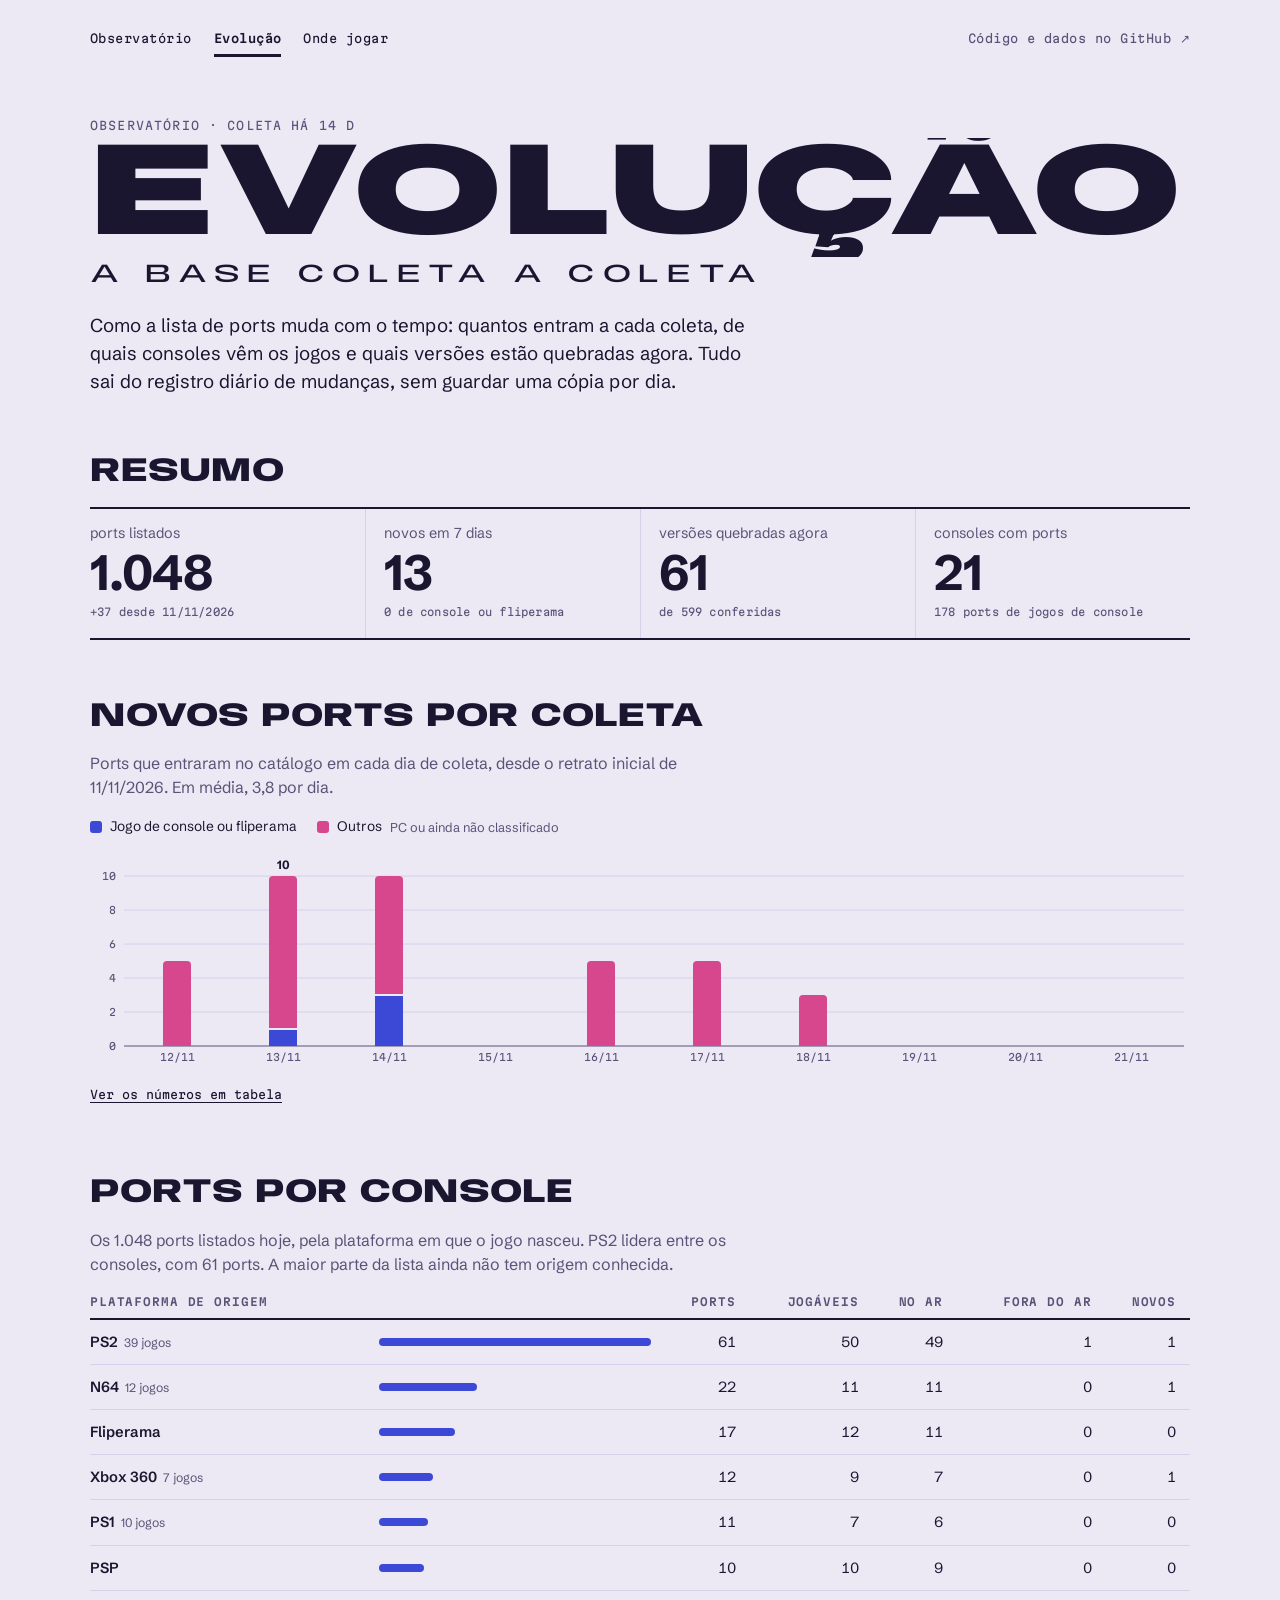
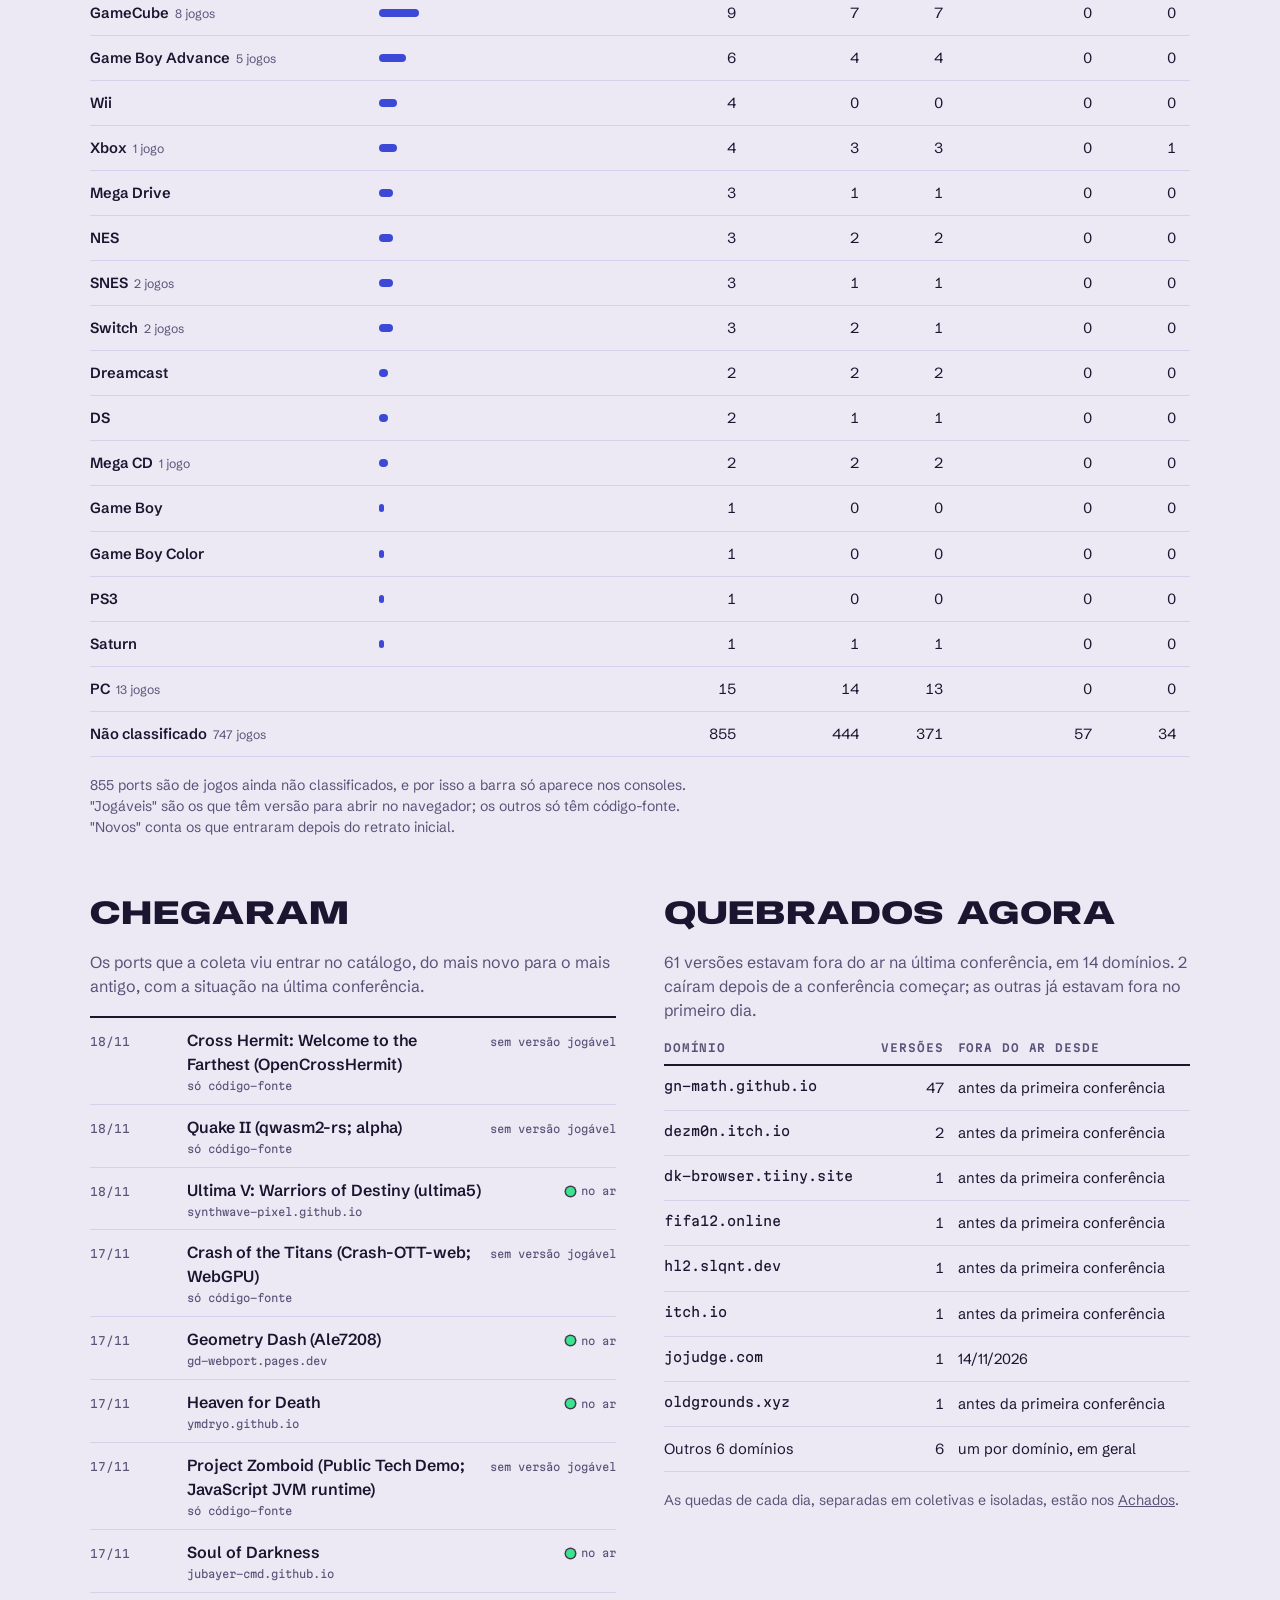
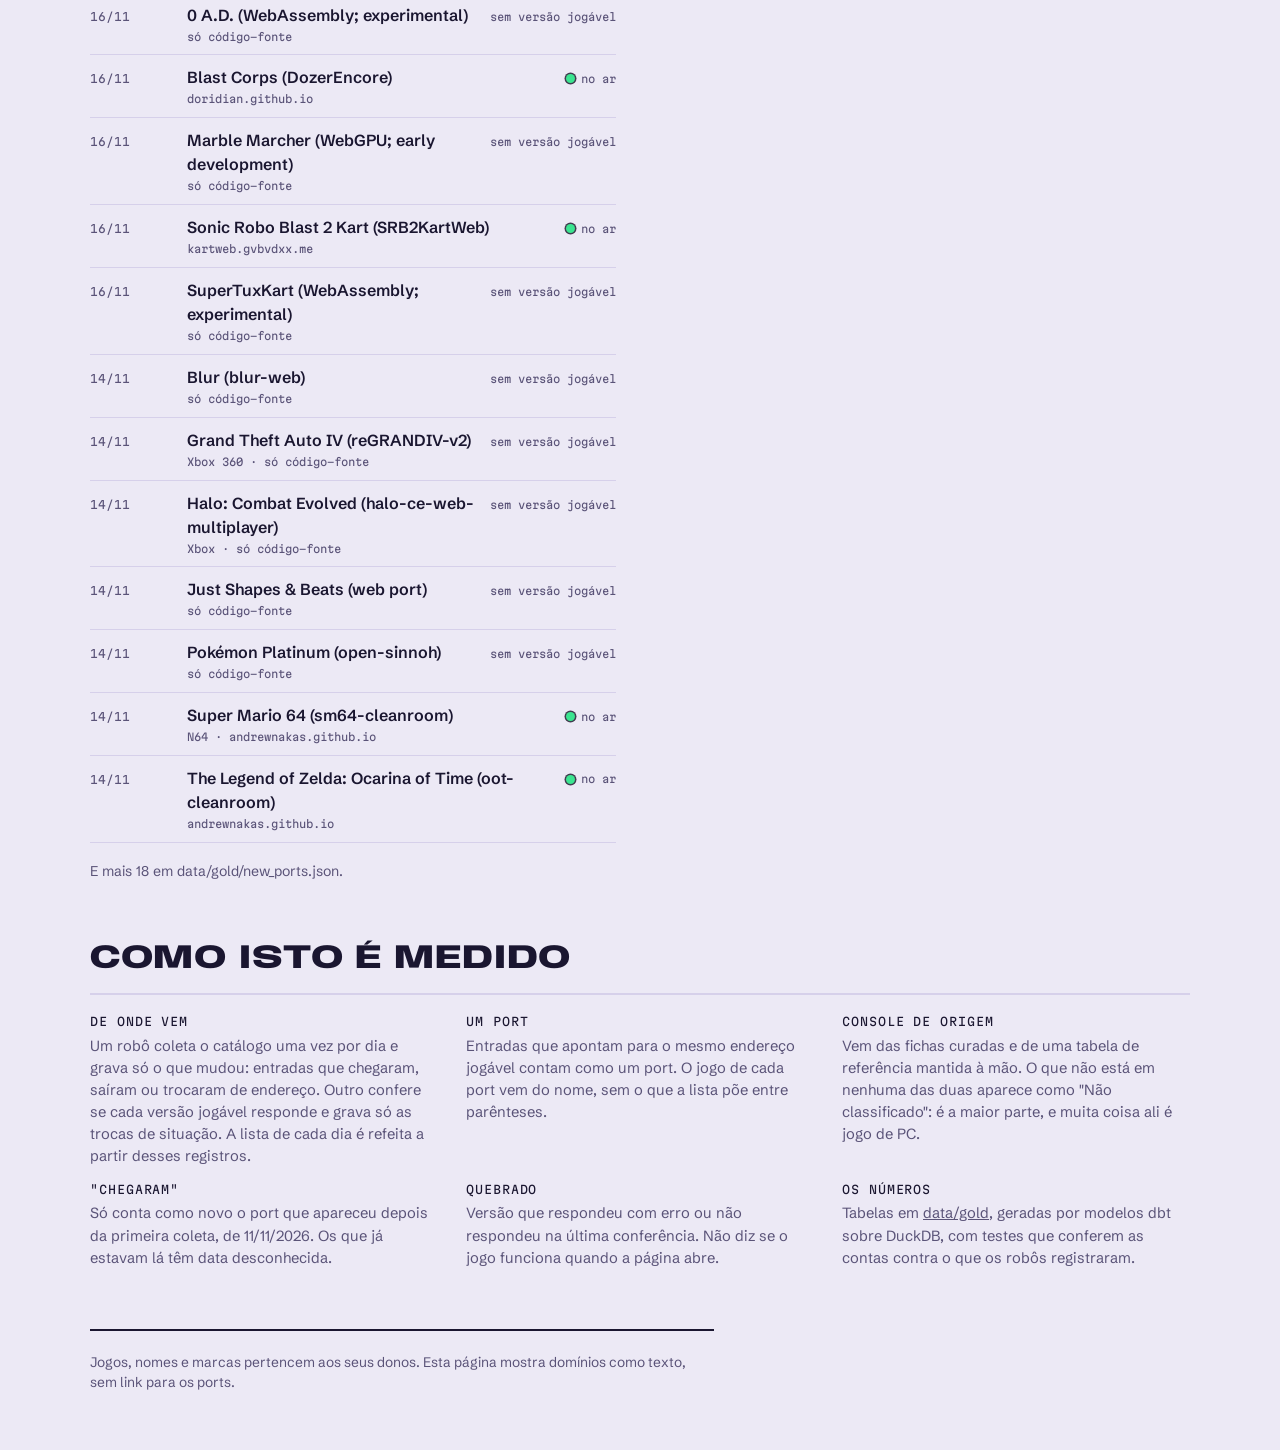
==== docs/evolucao/index.html @ 86c1a7c9 "Coleta de catálogos de 2026-11-21 12:59 UTC: ultimate-catalog 1067 entradas (+17 −1 ~2); bottleship-" ====
<!DOCTYPE html>
<html lang="pt-BR">
<head>
<meta charset="utf-8">
<meta name="viewport" content="width=device-width, initial-scale=1">
<title>Evolução · LOKGAM</title>
<meta name="description" content="Como a base de ports de jogos no navegador muda, coleta a coleta: quantos entram, de quais consoles, e quais estão quebrados agora.">
<link rel="preconnect" href="https://fonts.googleapis.com">
<link rel="preconnect" href="https://fonts.gstatic.com" crossorigin>
<link href="https://fonts.googleapis.com/css2?family=Anybody:wdth,wght@50..150,100..900&amp;display=swap" rel="stylesheet">
<link href="https://fonts.googleapis.com/css2?family=Schibsted+Grotesk:wght@400;500;700&amp;display=swap" rel="stylesheet">
<link href="https://fonts.googleapis.com/css2?family=Martian+Mono:wght@400;600&amp;display=swap" rel="stylesheet">
<style>
:root{
  /* Parede de locadora: balcão compacto no topo, um mosaico só de capas geradas, e a ficha abre como cartão de locação.
     O observatório usa o mesmo balcão e troca a parede por medidas: situação agora, faixas de conferência e um gráfico por mês. */
  --wall:#ECE9F5;
  --wall-2:#D6D0EA;
  --ink:#1A1630;
  --ink-2:#5A5378;
  --paper:#FFFDF6;
  --paper-2:#F4EFDE;
  --paper-ink:#1A1630;
  --paper-ink-2:#5F5873;
  --paper-line:#D8D1BD;
  --accent:#FFD21F;
  --accent-ink:#1A1630;
  --plastico:#A7A2BD;
  --plastico-ink:#221D3D;
  /* Estado de um link: nunca usado para outra coisa */
  --ok:#157A4B;
  --warn:#9A5800;
  --bad:#BF2F1E;
  --idle:#6A6485;
  /* Séries de gráfico, validadas contra a parede clara e a escura */
  --serie-1:#3C49D6;
  --serie-2:#D6478E;
  --font-display:"Anybody","Arial Narrow","Helvetica Neue",Impact,sans-serif;
  --font-body:"Schibsted Grotesk","Segoe UI",system-ui,-apple-system,sans-serif;
  --font-mono:"Martian Mono",ui-monospace,"Cascadia Mono","SF Mono",Menlo,Consolas,monospace;
}
@media (prefers-color-scheme: dark){
  :root:not([data-theme="light"]){
    color-scheme:dark;
    --wall:#15122B;
    --wall-2:#2B2654;
    --ink:#F1EEFF;
    --ink-2:#ABA5CC;
    --paper:#231F42;
    --paper-2:#2D2853;
    --paper-ink:#F1EEFF;
    --paper-ink-2:#B3ADD2;
    --paper-line:#433D73;
    --accent:#FFD21F;
    --accent-ink:#1A1630;
    --plastico:#6B6690;
    --plastico-ink:#100D22;
    --ok:#57DDA0;
    --warn:#FFBB55;
    --bad:#FF8572;
    --idle:#9D97BD;
    --serie-1:#6E7BF2;
    --serie-2:#D55181;
  }
}
:root[data-theme="dark"]{
  color-scheme:dark;
  --wall:#15122B;
  --wall-2:#2B2654;
  --ink:#F1EEFF;
  --ink-2:#ABA5CC;
  --paper:#231F42;
  --paper-2:#2D2853;
  --paper-ink:#F1EEFF;
  --paper-ink-2:#B3ADD2;
  --paper-line:#433D73;
  --accent:#FFD21F;
  --accent-ink:#1A1630;
  --plastico:#6B6690;
  --plastico-ink:#100D22;
  --ok:#57DDA0;
  --warn:#FFBB55;
  --bad:#FF8572;
  --idle:#9D97BD;
  --serie-1:#6E7BF2;
  --serie-2:#D55181;
}

*,*::before,*::after{box-sizing:border-box}
html{-webkit-text-size-adjust:100%;scroll-behavior:smooth}
body{margin:0;background:var(--wall);color:var(--ink);font-family:var(--font-body);font-size:1rem;line-height:1.5}
[hidden]{display:none !important}
.sr{position:absolute;width:1px;height:1px;margin:-1px;padding:0;overflow:hidden;clip:rect(0 0 0 0);white-space:nowrap;border:0}
a{color:inherit}
:focus-visible{outline:3px solid var(--accent);outline-offset:3px;box-shadow:0 0 0 6px var(--ink)}

.pagina{max-width:1180px;margin:0 auto;padding:clamp(14px,2.4vw,24px) clamp(16px,4vw,40px) 56px;display:flex;flex-direction:column;gap:clamp(30px,5vw,60px)}

/* Trilho de navegação */
.trilho{display:flex;flex-wrap:wrap;align-items:center;gap:6px 22px;font-family:var(--font-mono);font-size:.74rem;letter-spacing:.04em}
.trilho a{padding:.5em 0;text-decoration:none;border-bottom:3px solid transparent}
.trilho a:hover{border-bottom-color:var(--ink-2)}
.trilho a[aria-current="page"]{font-weight:600;border-bottom-color:var(--ink)}
.trilho__fora{margin-left:auto;color:var(--ink-2)}

/* Balcão */
.balcao{display:grid;gap:16px;container-type:inline-size}
.marca{display:grid;gap:4px}
.marca__sobre{margin:0;font-family:var(--font-mono);font-size:.72rem;letter-spacing:.1em;text-transform:uppercase;color:var(--ink-2)}
.marca__nome{margin:0;font-family:var(--font-display);font-stretch:150%;font-weight:900;font-size:clamp(2rem,10.4cqi,9rem);line-height:.8;letter-spacing:-.015em;text-transform:uppercase;white-space:nowrap;overflow:hidden;padding-block:.05em}
.marca__sub{margin:0;font-family:var(--font-display);font-stretch:150%;font-weight:500;font-size:clamp(.82rem,2.4cqi,1.6rem);line-height:1.1;letter-spacing:.3em;text-transform:uppercase}
.tese{margin:6px 0 0;max-width:60ch;font-size:clamp(1.02rem,1.7cqi,1.22rem);text-wrap:pretty}
.placar{display:flex;flex-wrap:wrap;gap:6px 22px;margin:0;padding:0;list-style:none;font-family:var(--font-mono);font-size:.74rem;color:var(--ink-2)}
.placar b{color:var(--ink);font-weight:600;font-variant-numeric:tabular-nums}
.placar a{text-underline-offset:3px}

/* Selos: os adesivos de classificação */
.selo{display:inline-flex;align-items:center;gap:.5em;font-family:var(--font-mono);font-weight:600;font-size:.66rem;line-height:1;letter-spacing:.05em;text-transform:uppercase;white-space:nowrap;padding:.55em .8em;border-radius:999px;border:2px solid transparent;background:var(--selo-bg);color:var(--selo-fg)}
.selo--official{--selo-bg:#8DB8FF;--selo-fg:#0A1B4D}
.selo--free{--selo-bg:#5FE3A4;--selo-fg:#06301C}
.selo--demo{--selo-bg:#FFB74A;--selo-fg:#3D2000}
.selo--byo_files{--selo-bg:#FF93CC;--selo-fg:#4D0A2E}

/* Luz de status da capa */
.led{flex:none;display:inline-block;width:.85em;height:.85em;border-radius:50%;box-shadow:0 0 0 1.5px rgba(8,5,25,.75)}
.led--online{background:#3BE590}
.led--unstable{background:#FFB020}
.led--offline{background:#FF4D3D}
.led--unverified{background:transparent;box-shadow:inset 0 0 0 1.5px currentColor}

/* Faixa de conferências: cada barrinha é uma conferência, e a altura repete o que a cor diz */
.faixa{display:flex;align-items:flex-end;justify-content:flex-end;gap:2px;height:18px;min-width:0;overflow:hidden}
.pulso{flex:none;display:inline-block;width:6px;height:18px;border-radius:2px;background:currentColor}
.pulso--online{color:var(--ok)}
.pulso--unstable{color:var(--warn);height:11px}
.pulso--offline{color:var(--bad);height:5px}
.pulso--unverified{color:var(--idle);background:transparent;box-shadow:inset 0 0 0 1.5px currentColor}
.pulso--vazio{height:2px;color:var(--wall-2)}
.legenda-pulso{display:flex;flex-wrap:wrap;gap:6px 18px;margin:0;padding:0;list-style:none;font-family:var(--font-mono);font-size:.7rem;color:var(--ink-2)}
.legenda-pulso li{display:inline-flex;align-items:flex-end;gap:7px;line-height:1.2}

/* Seções */
.secao{display:grid;gap:18px}
.secao__titulo{margin:0;font-family:var(--font-display);font-stretch:130%;font-weight:800;font-size:clamp(1.35rem,3vw,2.1rem);line-height:1;text-transform:uppercase;text-wrap:balance}
.secao__lide{margin:0;max-width:64ch;color:var(--ink-2)}
.notas{display:grid;grid-template-columns:repeat(auto-fit,minmax(260px,1fr));gap:14px 28px;margin:0;padding:18px 0 0;border-top:2px solid var(--wall-2)}
.notas div{display:grid;gap:4px;align-content:start}
.notas dt{font-family:var(--font-mono);font-size:.72rem;letter-spacing:.08em;text-transform:uppercase}
.notas dd{margin:0;font-size:.92rem;color:var(--ink-2)}
.rodape{display:grid;gap:6px;padding-top:22px;border-top:2px solid var(--ink);font-size:.86rem;color:var(--ink-2);max-width:78ch}
.rodape p{margin:0}

@media (prefers-reduced-motion: reduce){
  html{scroll-behavior:auto}
}

/* Peças de dados que mais de uma página usa: números grandes, gráfico de colunas e tabelas */
.nota{margin:0;max-width:70ch;font-size:.88rem;color:var(--ink-2)}
.agora{display:grid;grid-template-columns:repeat(4,minmax(0,1fr));gap:0;margin:0;padding:0;list-style:none;border-top:2px solid var(--ink);border-bottom:2px solid var(--ink)}
.agora li{display:grid;gap:6px;padding:16px 18px 18px 0}
.agora li + li{padding-left:18px;border-left:1px solid var(--wall-2)}
.agora__rotulo{display:flex;align-items:flex-end;gap:8px;font-size:.9rem;color:var(--ink-2);line-height:1.2}
.agora__valor{font-size:clamp(2rem,5vw,3.1rem);font-weight:700;line-height:1;letter-spacing:-.02em}
.figura{margin:0;display:grid;gap:14px}
.figura__topo{display:flex;flex-wrap:wrap;align-items:center;justify-content:space-between;gap:10px 24px}
.legenda{display:flex;flex-wrap:wrap;gap:6px 20px;margin:0;padding:0;list-style:none;font-size:.86rem}
.legenda li{display:inline-flex;align-items:center;gap:8px}
.legenda small{color:var(--ink-2);font-size:.8rem}
.amostra{flex:none;width:12px;height:12px;border-radius:3px}
.amostra--1{background:var(--serie-1)}
.amostra--2{background:var(--serie-2)}
.plot{position:relative}
.plot svg{display:block;width:100%;height:auto;overflow:visible}
.plot .grade{stroke:var(--wall-2);stroke-width:1}
.plot .eixo{stroke:var(--ink-2);stroke-width:1}
.plot text{font-family:var(--font-mono);font-size:10px;fill:var(--ink-2)}
.plot .rotulo-valor{font-family:var(--font-body);font-size:12px;font-weight:700;fill:var(--ink)}
.plot .seg-1{fill:var(--serie-1)}
.plot .seg-2{fill:var(--serie-2)}
.plot .faixa-alvo{fill:var(--ink);opacity:0}
.plot .coluna{cursor:default;outline:none}
.plot .coluna:hover .faixa-alvo,.plot .coluna:focus-visible .faixa-alvo{opacity:.07}
.plot .coluna:hover .seg-1,.plot .coluna:hover .seg-2,.plot .coluna:focus-visible .seg-1,.plot .coluna:focus-visible .seg-2{filter:brightness(1.14)}
.plot .coluna:focus-visible .faixa-alvo{stroke:var(--ink);stroke-width:2;opacity:.1}
.dica{position:absolute;z-index:3;pointer-events:none;min-width:11rem;padding:10px 12px;border-radius:6px;background:var(--ink);color:var(--wall);font-size:.82rem;line-height:1.35;box-shadow:0 8px 20px rgba(8,5,25,.3)}
.dica__valor{font-size:1rem;font-weight:700}
.dica__rotulo{font-family:var(--font-mono);font-size:.66rem;letter-spacing:.06em;text-transform:uppercase;opacity:.75;padding-bottom:6px}
.dica__linha{display:flex;align-items:center;gap:8px}
.dica__linha b{font-variant-numeric:tabular-nums}
.chave{flex:none;width:12px;height:3px;border-radius:2px}
.chave--1{background:var(--serie-1)}
.chave--2{background:var(--serie-2)}
.alternar{justify-self:start;font:inherit;font-family:var(--font-mono);font-size:.72rem;color:var(--ink);background:none;border:0;padding:.4em 0;text-decoration:underline;text-underline-offset:3px;cursor:pointer}
.tabela-rolagem{overflow-x:auto}
.tabela{width:100%;border-collapse:collapse;font-size:.92rem}
.tabela th{text-align:left;font-family:var(--font-mono);font-size:.68rem;font-weight:600;letter-spacing:.08em;text-transform:uppercase;color:var(--ink-2);padding:0 14px 8px 0;border-bottom:2px solid var(--ink);vertical-align:bottom}
.tabela td{vertical-align:top;padding:11px 14px 11px 0;border-bottom:1px solid var(--wall-2)}
.tabela .num{text-align:right;font-variant-numeric:tabular-nums;white-space:nowrap}
.tabela th.num{text-align:right;white-space:normal}
.tabela small{display:block;font-weight:400;color:var(--ink-2)}
.tabela--estreita{max-width:34rem}
.figura__titulo{margin:0;font-family:var(--font-mono);font-size:.72rem;font-weight:600;letter-spacing:.08em;text-transform:uppercase}
.tabela__legenda{caption-side:top;text-align:left;padding-bottom:10px;font-family:var(--font-mono);font-size:.72rem;font-weight:600;letter-spacing:.08em;text-transform:uppercase;color:var(--ink)}
.agora__valor a{text-decoration:none}
.agora__valor a:hover{text-decoration:underline;text-underline-offset:6px;text-decoration-thickness:3px}
.agora__detalhe{font-family:var(--font-mono);font-size:.66rem;letter-spacing:.02em;color:var(--ink-2)}
.tabela td.dominio{font-family:var(--font-mono);font-size:.82rem;overflow-wrap:anywhere}
.barra{display:block;height:8px;min-width:2px;border-radius:4px;background:var(--serie-1)}
.celula-barra{width:26%;vertical-align:middle !important}
.duas{display:grid;grid-template-columns:repeat(auto-fit,minmax(min(100%,420px),1fr));gap:clamp(30px,5vw,60px) 48px;align-items:start}
.duas > *{min-width:0}
@media (max-width:760px){
  .celula-barra,.coluna-barra{display:none}
  .agora{grid-template-columns:repeat(2,minmax(0,1fr))}
  .agora li:nth-child(3){padding-left:0;border-left:0}
  .agora li:nth-child(n+3){border-top:1px solid var(--wall-2)}
}

.lista-novos{margin:0;padding:0;list-style:none;border-top:2px solid var(--ink)}
.lista-novos li{display:grid;grid-template-columns:5.2rem minmax(0,1fr) auto;gap:2px 14px;align-items:baseline;padding:10px 0;border-bottom:1px solid var(--wall-2)}
.lista-novos time{font-family:var(--font-mono);font-size:.7rem;color:var(--ink-2)}
.lista-novos b{font-weight:600;overflow-wrap:anywhere}
.lista-novos small{grid-column:2;font-family:var(--font-mono);font-size:.66rem;color:var(--ink-2);overflow-wrap:anywhere}
.lista-novos .situacao{grid-row:1/span 2;grid-column:3;display:inline-flex;align-items:center;gap:6px;font-family:var(--font-mono);font-size:.66rem;color:var(--ink-2);white-space:nowrap}
.tabela td.plataforma{font-weight:600;white-space:nowrap}
.tabela td.plataforma small{display:inline;margin-left:6px;font-weight:400}
.figura{margin-bottom:8px}
@media (max-width:560px){.lista-novos li{grid-template-columns:minmax(0,1fr) auto}.lista-novos time{grid-column:1}.lista-novos small{grid-column:1}.lista-novos .situacao{grid-row:1/span 3;grid-column:2}}
</style>
</head>
<body>
<div class="pagina">
  <nav class="trilho" aria-label="Páginas do site">
    <a href="../">Observatório</a>
    <a href="./" aria-current="page">Evolução</a>
    <a href="../vitrine/">Onde jogar</a>
    <a class="trilho__fora" id="link-repo" href="https://github.com/GabrielKSG7/LOKGAM" rel="noopener noreferrer">Código e dados no GitHub <span aria-hidden="true">↗</span></a>
  </nav>

  <header class="balcao">
    <div class="marca">
      <p class="marca__sobre">Observatório · <span id="atualizado"></span></p>
      <h1 class="marca__nome" id="marca-nome"><span>Evolução</span></h1>
      <p class="marca__sub">a base coleta a coleta</p>
    </div>
    <p class="tese">Como a lista de ports muda com o tempo: quantos entram a cada coleta, de quais consoles vêm os jogos e quais versões estão quebradas agora. Tudo sai do registro diário de mudanças, sem guardar uma cópia por dia.</p>
  </header>

  <section class="secao" id="resumo" aria-labelledby="resumo-titulo">
    <h2 class="secao__titulo" id="resumo-titulo">Resumo</h2>
    <ul class="agora" id="resumo-numeros"></ul>
  </section>

  <section class="secao" id="novos-por-dia" aria-labelledby="novos-dia-titulo">
    <h2 class="secao__titulo" id="novos-dia-titulo">Novos ports por coleta</h2>
    <p class="secao__lide" id="novos-dia-lide"></p>
    <figure class="figura">
      <div class="figura__topo">
        <ul class="legenda">
          <li><i class="amostra amostra--1"></i>Jogo de console ou fliperama</li>
          <li><i class="amostra amostra--2"></i>Outros <small>PC ou ainda não classificado</small></li>
        </ul>
      </div>
      <div class="plot" id="plot-novos"></div>
      <button class="alternar" id="alternar-novos" type="button" aria-expanded="false" aria-controls="tabela-novos">Ver os números em tabela</button>
      <div class="tabela-rolagem" id="tabela-novos" hidden>
        <table class="tabela tabela--estreita">
          <thead><tr><th scope="col">Dia</th><th scope="col" class="num">Entraram</th><th scope="col" class="num">De console</th><th scope="col" class="num">Saíram</th><th scope="col" class="num">Listados</th><th scope="col" class="num">Fora do ar</th></tr></thead>
          <tbody id="tabela-novos-corpo"></tbody>
        </table>
      </div>
    </figure>
  </section>

  <section class="secao" id="por-console" aria-labelledby="console-titulo">
    <h2 class="secao__titulo" id="console-titulo">Ports por console</h2>
    <p class="secao__lide" id="console-lide"></p>
    <div class="tabela-rolagem">
      <table class="tabela">
        <thead><tr><th scope="col">Plataforma de origem</th><th scope="col" class="coluna-barra"><span class="sr">Ports em barra</span></th><th scope="col" class="num">Ports</th><th scope="col" class="num">Jogáveis</th><th scope="col" class="num">No ar</th><th scope="col" class="num">Fora do ar</th><th scope="col" class="num">Novos</th></tr></thead>
        <tbody id="console-corpo"></tbody>
      </table>
    </div>
    <p class="nota" id="console-nota"></p>
  </section>

  <div class="duas">
    <section class="secao" id="novos" aria-labelledby="novos-titulo">
      <h2 class="secao__titulo" id="novos-titulo">Chegaram</h2>
      <p class="secao__lide">Os ports que a coleta viu entrar no catálogo, do mais novo para o mais antigo, com a situação na última conferência.</p>
      <ol class="lista-novos" id="novos-lista"></ol>
    </section>

    <section class="secao" id="quebrados" aria-labelledby="quebrados-titulo">
      <h2 class="secao__titulo" id="quebrados-titulo">Quebrados agora</h2>
      <p class="secao__lide" id="quebrados-lide"></p>
      <div class="tabela-rolagem">
        <table class="tabela">
          <thead><tr><th scope="col">Domínio</th><th scope="col" class="num">Versões</th><th scope="col">Fora do ar desde</th></tr></thead>
          <tbody id="quebrados-corpo"></tbody>
        </table>
      </div>
      <p class="nota">As quedas de cada dia, separadas em coletivas e isoladas, estão nos <a href="../#achados">Achados</a>.</p>
    </section>
  </div>

  <section class="secao" id="metodo" aria-labelledby="metodo-titulo">
    <h2 class="secao__titulo" id="metodo-titulo">Como isto é medido</h2>
    <dl class="notas">
      <div><dt>De onde vem</dt><dd>Um robô coleta o catálogo uma vez por dia e grava só o que mudou: entradas que chegaram, saíram ou trocaram de endereço. Outro confere se cada versão jogável responde e grava só as trocas de situação. A lista de cada dia é refeita a partir desses registros.</dd></div>
      <div><dt>Um port</dt><dd>Entradas que apontam para o mesmo endereço jogável contam como um port. O jogo de cada port vem do nome, sem o que a lista põe entre parênteses.</dd></div>
      <div><dt>Console de origem</dt><dd>Vem das fichas curadas e de uma tabela de referência mantida à mão. O que não está em nenhuma das duas aparece como "Não classificado": é a maior parte, e muita coisa ali é jogo de PC.</dd></div>
      <div><dt>"Chegaram"</dt><dd>Só conta como novo o port que apareceu depois da primeira coleta, de 11/11/2026. Os que já estavam lá têm data desconhecida.</dd></div>
      <div><dt>Quebrado</dt><dd>Versão que respondeu com erro ou não respondeu na última conferência. Não diz se o jogo funciona quando a página abre.</dd></div>
      <div><dt>Os números</dt><dd>Tabelas em <a id="dado-gold" href="#">data/gold</a>, geradas por modelos dbt sobre DuckDB, com testes que conferem as contas contra o que os robôs registraram.</dd></div>
    </dl>
  </section>

  <footer class="rodape">
    <p>Jogos, nomes e marcas pertencem aos seus donos. Esta página mostra domínios como texto, sem link para os ports.</p>
  </footer>
</div>

<script type="application/json" id="dados">{"repo":"https://github.com/GabrielKSG7/LOKGAM","days":[{"added":0,"added_console":0,"checked":null,"console_ports":174,"day":"2026-11-11","offline":null,"ports":1011,"removed":0,"run_at":"2026-11-11T21:20:07Z"},{"added":5,"added_console":0,"checked":571,"console_ports":174,"day":"2026-11-12","offline":59,"ports":1016,"removed":0,"run_at":"2026-11-12T13:14:41Z"},{"added":10,"added_console":1,"checked":577,"console_ports":175,"day":"2026-11-13","offline":88,"ports":1026,"removed":0,"run_at":"2026-11-13T12:36:42Z"},{"added":10,"added_console":3,"checked":579,"console_ports":178,"day":"2026-11-14","offline":89,"ports":1036,"removed":0,"run_at":"2026-11-14T11:44:39Z"},{"added":0,"added_console":0,"checked":579,"console_ports":178,"day":"2026-11-15","offline":89,"ports":1036,"removed":0,"run_at":"2026-11-15T12:14:42Z"},{"added":5,"added_console":0,"checked":582,"console_ports":178,"day":"2026-11-16","offline":60,"ports":1041,"removed":0,"run_at":"2026-11-16T13:07:50Z"},{"added":5,"added_console":0,"checked":585,"console_ports":178,"day":"2026-11-17","offline":60,"ports":1045,"removed":1,"run_at":"2026-11-17T14:08:25Z"},{"added":3,"added_console":0,"checked":586,"console_ports":178,"day":"2026-11-18","offline":60,"ports":1048,"removed":0,"run_at":"2026-11-18T13:25:44Z"},{"added":0,"added_console":0,"checked":586,"console_ports":178,"day":"2026-11-19","offline":60,"ports":1048,"removed":0,"run_at":"2026-11-19T13:53:18Z"},{"added":0,"added_console":0,"checked":586,"console_ports":178,"day":"2026-11-20","offline":60,"ports":1048,"removed":0,"run_at":"2026-11-20T13:35:31Z"},{"added":0,"added_console":0,"checked":599,"console_ports":178,"day":"2026-11-21","offline":61,"ports":1048,"removed":0,"run_at":"2026-11-21T12:59:43Z"}],"platforms":[{"added_since_baseline":0,"games":17,"is_console":true,"offline":0,"online":11,"platform":"Arcade","playable":12,"ports":17,"unstable":0,"unverified":1},{"added_since_baseline":0,"games":2,"is_console":true,"offline":0,"online":1,"platform":"DS","playable":1,"ports":2,"unstable":0,"unverified":0},{"added_since_baseline":0,"games":2,"is_console":true,"offline":0,"online":2,"platform":"Dreamcast","playable":2,"ports":2,"unstable":0,"unverified":0},{"added_since_baseline":0,"games":1,"is_console":true,"offline":0,"online":0,"platform":"Game Boy","playable":0,"ports":1,"unstable":0,"unverified":0},{"added_since_baseline":0,"games":5,"is_console":true,"offline":0,"online":4,"platform":"Game Boy Advance","playable":4,"ports":6,"unstable":0,"unverified":0},{"added_since_baseline":0,"games":1,"is_console":true,"offline":0,"online":0,"platform":"Game Boy Color","playable":0,"ports":1,"unstable":0,"unverified":0},{"added_since_baseline":0,"games":8,"is_console":true,"offline":0,"online":7,"platform":"GameCube","playable":7,"ports":9,"unstable":0,"unverified":0},{"added_since_baseline":0,"games":1,"is_console":true,"offline":0,"online":2,"platform":"Mega CD","playable":2,"ports":2,"unstable":0,"unverified":0},{"added_since_baseline":0,"games":3,"is_console":true,"offline":0,"online":1,"platform":"Mega Drive","playable":1,"ports":3,"unstable":0,"unverified":0},{"added_since_baseline":1,"games":12,"is_console":true,"offline":0,"online":11,"platform":"N64","playable":11,"ports":22,"unstable":0,"unverified":0},{"added_since_baseline":0,"games":3,"is_console":true,"offline":0,"online":2,"platform":"NES","playable":2,"ports":3,"unstable":0,"unverified":0},{"added_since_baseline":34,"games":747,"is_console":false,"offline":57,"online":371,"platform":"Não classificado","playable":444,"ports":855,"unstable":10,"unverified":6},{"added_since_baseline":0,"games":13,"is_console":false,"offline":0,"online":13,"platform":"PC","playable":14,"ports":15,"unstable":0,"unverified":1},{"added_since_baseline":0,"games":10,"is_console":true,"offline":0,"online":6,"platform":"PS1","playable":7,"ports":11,"unstable":0,"unverified":1},{"added_since_baseline":1,"games":39,"is_console":true,"offline":1,"online":49,"platform":"PS2","playable":50,"ports":61,"unstable":0,"unverified":0},{"added_since_baseline":0,"games":1,"is_console":true,"offline":0,"online":0,"platform":"PS3","playable":0,"ports":1,"unstable":0,"unverified":0},{"added_since_baseline":0,"games":10,"is_console":true,"offline":0,"online":9,"platform":"PSP","playable":10,"ports":10,"unstable":1,"unverified":0},{"added_since_baseline":0,"games":2,"is_console":true,"offline":0,"online":1,"platform":"SNES","playable":1,"ports":3,"unstable":0,"unverified":0},{"added_since_baseline":0,"games":1,"is_console":true,"offline":0,"online":1,"platform":"Saturn","playable":1,"ports":1,"unstable":0,"unverified":0},{"added_since_baseline":0,"games":2,"is_console":true,"offline":0,"online":1,"platform":"Switch","playable":2,"ports":3,"unstable":0,"unverified":1},{"added_since_baseline":0,"games":4,"is_console":true,"offline":0,"online":0,"platform":"Wii","playable":0,"ports":4,"unstable":0,"unverified":0},{"added_since_baseline":1,"games":1,"is_console":true,"offline":0,"online":3,"platform":"Xbox","playable":3,"ports":4,"unstable":0,"unverified":0},{"added_since_baseline":1,"games":7,"is_console":true,"offline":0,"online":7,"platform":"Xbox 360","playable":9,"ports":12,"unstable":1,"unverified":1}],"new_ports":[{"first_seen":"2026-11-16T13:07:50Z","game_title":"0 A.D.","is_console":false,"listed":true,"platform":"Não classificado","play_host":null,"port_id":"ultimate-catalog:0-a-d-webassembly-experimental","removed_at":null,"state":null,"title":"0 A.D. (WebAssembly; experimental)"},{"first_seen":"2026-11-16T13:07:50Z","game_title":"Blast Corps","is_console":false,"listed":true,"platform":"Não classificado","play_host":"doridian.github.io","port_id":"ultimate-catalog:blast-corps-dozerencore","removed_at":null,"state":"online","title":"Blast Corps (DozerEncore)"},{"first_seen":"2026-11-14T11:44:39Z","game_title":"Blur","is_console":false,"listed":true,"platform":"Não classificado","play_host":null,"port_id":"ultimate-catalog:blur-blur-web","removed_at":null,"state":null,"title":"Blur (blur-web)"},{"first_seen":"2026-11-13T12:36:42Z","game_title":"Bounce Tales","is_console":false,"listed":true,"platform":"Não classificado","play_host":"prasannaone.github.io","port_id":"ultimate-catalog:bounce-tales","removed_at":null,"state":"online","title":"Bounce Tales"},{"first_seen":"2026-11-17T13:50:26Z","game_title":"Crash of the Titans","is_console":false,"listed":true,"platform":"Não classificado","play_host":null,"port_id":"ultimate-catalog:crash-of-the-titans-crash-ott-web-webgpu","removed_at":null,"state":null,"title":"Crash of the Titans (Crash-OTT-web; WebGPU)"},{"first_seen":"2026-11-18T13:25:44Z","game_title":"Cross Hermit: Welcome to the Farthest","is_console":false,"listed":true,"platform":"Não classificado","play_host":null,"port_id":"ultimate-catalog:cross-hermit-welcome-to-the-farthest-opencrosshermit","removed_at":null,"state":null,"title":"Cross Hermit: Welcome to the Farthest (OpenCrossHermit)"},{"first_seen":"2026-11-17T13:50:26Z","game_title":"Geometry Dash","is_console":false,"listed":true,"platform":"Não classificado","play_host":"gd-webport.pages.dev","port_id":"ultimate-catalog:geometry-dash-ale7208","removed_at":null,"state":"online","title":"Geometry Dash (Ale7208)"},{"first_seen":"2026-11-14T11:44:39Z","game_title":"Grand Theft Auto IV","is_console":true,"listed":true,"platform":"Xbox 360","play_host":null,"port_id":"ultimate-catalog:grand-theft-auto-iv-regrandiv-v2","removed_at":null,"state":null,"title":"Grand Theft Auto IV (reGRANDIV-v2)"},{"first_seen":"2026-11-14T11:44:39Z","game_title":"Halo: Combat Evolved","is_console":true,"listed":true,"platform":"Xbox","play_host":null,"port_id":"ultimate-catalog:halo-combat-evolved-halo-ce-web-multiplayer","removed_at":null,"state":null,"title":"Halo: Combat Evolved (halo-ce-web-multiplayer)"},{"first_seen":"2026-11-17T13:50:26Z","game_title":"Heaven for Death","is_console":false,"listed":true,"platform":"Não classificado","play_host":"ymdryo.github.io","port_id":"ultimate-catalog:heaven-for-death","removed_at":null,"state":"online","title":"Heaven for Death"},{"first_seen":"2026-11-14T11:44:39Z","game_title":"Just Shapes & Beats","is_console":false,"listed":true,"platform":"Não classificado","play_host":null,"port_id":"ultimate-catalog:just-shapes-beats-web-port","removed_at":null,"state":null,"title":"Just Shapes & Beats (web port)"},{"first_seen":"2026-11-12T13:14:41Z","game_title":"Kagetsu Tohya","is_console":false,"listed":true,"platform":"Não classificado","play_host":"kagetsu.pages.dev","port_id":"ultimate-catalog:kagetsu-tohya","removed_at":null,"state":"online","title":"Kagetsu Tohya"},{"first_seen":"2026-11-13T12:36:42Z","game_title":"LEGO Star Wars: The Video Game","is_console":false,"listed":true,"platform":"Não classificado","play_host":"down1oads.github.io","port_id":"ultimate-catalog:lego-star-wars-the-video-game","removed_at":null,"state":"online","title":"LEGO Star Wars: The Video Game"},{"first_seen":"2026-11-12T13:14:41Z","game_title":"Maisy's Playhouse","is_console":false,"listed":true,"platform":"Não classificado","play_host":"games.nostalgiarealm.com","port_id":"ultimate-catalog:maisy-s-playhouse","removed_at":null,"state":"online","title":"Maisy's Playhouse"},{"first_seen":"2026-11-16T13:07:50Z","game_title":"Marble Marcher","is_console":false,"listed":true,"platform":"Não classificado","play_host":null,"port_id":"ultimate-catalog:marble-marcher-webgpu-early-development","removed_at":null,"state":null,"title":"Marble Marcher (WebGPU; early development)"},{"first_seen":"2026-11-13T12:36:42Z","game_title":"Midnight Club 3: DUB Edition","is_console":true,"listed":true,"platform":"PS2","play_host":"dubedition.xyz","port_id":"ultimate-catalog:midnight-club-3-dub-edition-mc3-web-study","removed_at":null,"state":"online","title":"Midnight Club 3: DUB Edition (mc3-web-study)"},{"first_seen":"2026-11-13T12:36:42Z","game_title":"Passage","is_console":false,"listed":true,"platform":"Não classificado","play_host":"judooochp.github.io","port_id":"ultimate-catalog:passage","removed_at":null,"state":"online","title":"Passage"},{"first_seen":"2026-11-12T13:14:41Z","game_title":"Persona 1","is_console":false,"listed":true,"platform":"Não classificado","play_host":null,"port_id":"ultimate-catalog:persona-1","removed_at":null,"state":null,"title":"Persona 1"},{"first_seen":"2026-11-12T13:14:41Z","game_title":"PetWings","is_console":false,"listed":true,"platform":"Não classificado","play_host":null,"port_id":"ultimate-catalog:petwings","removed_at":null,"state":null,"title":"PetWings"},{"first_seen":"2026-11-13T12:36:42Z","game_title":"Please, Don't Touch Anything 3D","is_console":false,"listed":true,"platform":"Não classificado","play_host":null,"port_id":"ultimate-catalog:please-don-t-touch-anything-3d","removed_at":null,"state":null,"title":"Please, Don't Touch Anything 3D"},{"first_seen":"2026-11-14T11:44:39Z","game_title":"Pokémon Platinum","is_console":false,"listed":true,"platform":"Não classificado","play_host":null,"port_id":"ultimate-catalog:pokemon-platinum-open-sinnoh","removed_at":null,"state":null,"title":"Pokémon Platinum (open-sinnoh)"},{"first_seen":"2026-11-17T13:50:26Z","game_title":"Project Zomboid","is_console":false,"listed":true,"platform":"Não classificado","play_host":null,"port_id":"ultimate-catalog:project-zomboid-public-tech-demo-javascript-jvm-runtime","removed_at":null,"state":null,"title":"Project Zomboid (Public Tech Demo; JavaScript JVM runtime)"},{"first_seen":"2026-11-18T13:25:44Z","game_title":"Quake 2","is_console":false,"listed":true,"platform":"Não classificado","play_host":null,"port_id":"ultimate-catalog:quake-ii-qwasm2-rs-alpha","removed_at":null,"state":null,"title":"Quake II (qwasm2-rs; alpha)"},{"first_seen":"2026-11-13T12:36:42Z","game_title":"Rust Legacy","is_console":false,"listed":true,"platform":"Não classificado","play_host":null,"port_id":"ultimate-catalog:rust-legacy","removed_at":null,"state":null,"title":"Rust Legacy"},{"first_seen":"2026-11-13T12:36:42Z","game_title":"Slingshot","is_console":false,"listed":true,"platform":"Não classificado","play_host":"phoenox.github.io","port_id":"ultimate-catalog:slingshot","removed_at":null,"state":"online","title":"Slingshot"},{"first_seen":"2026-11-12T13:14:41Z","game_title":"Sobosuba","is_console":false,"listed":true,"platform":"Não classificado","play_host":"kn0tzer.work.gd","port_id":"ultimate-catalog:sobosuba","removed_at":null,"state":"online","title":"Sobosuba"},{"first_seen":"2026-11-16T13:07:50Z","game_title":"Sonic Robo Blast 2 Kart","is_console":false,"listed":true,"platform":"Não classificado","play_host":"kartweb.gvbvdxx.me","port_id":"ultimate-catalog:sonic-robo-blast-2-kart-srb2kartweb","removed_at":null,"state":"online","title":"Sonic Robo Blast 2 Kart (SRB2KartWeb)"},{"first_seen":"2026-11-17T13:50:26Z","game_title":"Soul of Darkness","is_console":false,"listed":true,"platform":"Não classificado","play_host":"jubayer-cmd.github.io","port_id":"ultimate-catalog:soul-of-darkness","removed_at":null,"state":"online","title":"Soul of Darkness"},{"first_seen":"2026-11-14T11:44:39Z","game_title":"Super Mario 64","is_console":true,"listed":true,"platform":"N64","play_host":"andrewnakas.github.io","port_id":"ultimate-catalog:super-mario-64-sm64-cleanroom","removed_at":null,"state":"online","title":"Super Mario 64 (sm64-cleanroom)"},{"first_seen":"2026-11-16T13:07:50Z","game_title":"SuperTuxKart","is_console":false,"listed":true,"platform":"Não classificado","play_host":null,"port_id":"ultimate-catalog:supertuxkart-webassembly-experimental","removed_at":null,"state":null,"title":"SuperTuxKart (WebAssembly; experimental)"},{"first_seen":"2026-11-13T12:36:42Z","game_title":"Tennis Game","is_console":false,"listed":true,"platform":"Não classificado","play_host":"kyleschichl0x16.github.io","port_id":"ultimate-catalog:tennis-game","removed_at":null,"state":"online","title":"Tennis Game"},{"first_seen":"2026-11-14T11:44:39Z","game_title":"The Legend of Zelda: Ocarina of Time","is_console":false,"listed":true,"platform":"Não classificado","play_host":"andrewnakas.github.io","port_id":"ultimate-catalog:the-legend-of-zelda-ocarina-of-time-oot-cleanroom","removed_at":null,"state":"online","title":"The Legend of Zelda: Ocarina of Time (oot-cleanroom)"},{"first_seen":"2026-11-14T11:44:39Z","game_title":"Turok 2: Seeds of Evil","is_console":false,"listed":true,"platform":"Não classificado","play_host":null,"port_id":"ultimate-catalog:turok-2-seeds-of-evil-turok-2-recomp","removed_at":null,"state":null,"title":"Turok 2: Seeds of Evil (turok-2-recomp)"},{"first_seen":"2026-11-14T11:44:39Z","game_title":"Turok 3: Shadow of Oblivion","is_console":false,"listed":true,"platform":"Não classificado","play_host":null,"port_id":"ultimate-catalog:turok-3-shadow-of-oblivion-turok-3-recomp","removed_at":null,"state":null,"title":"Turok 3: Shadow of Oblivion (turok-3-recomp)"},{"first_seen":"2026-11-14T11:44:39Z","game_title":"Turok: Dinosaur Hunter","is_console":false,"listed":true,"platform":"Não classificado","play_host":null,"port_id":"ultimate-catalog:turok-dinosaur-hunter-turok-recomp","removed_at":null,"state":null,"title":"Turok: Dinosaur Hunter (turok-recomp)"},{"first_seen":"2026-11-18T13:25:44Z","game_title":"Ultima V: Warriors of Destiny","is_console":false,"listed":true,"platform":"Não classificado","play_host":"synthwave-pixel.github.io","port_id":"ultimate-catalog:ultima-v-warriors-of-destiny-ultima5","removed_at":null,"state":"online","title":"Ultima V: Warriors of Destiny (ultima5)"},{"first_seen":"2026-11-13T12:36:42Z","game_title":"Yar Arazi","is_console":false,"listed":true,"platform":"Não classificado","play_host":null,"port_id":"ultimate-catalog:yar-arazi","removed_at":null,"state":null,"title":"Yar Arazi"},{"first_seen":"2026-11-13T12:36:42Z","game_title":"Zanac EX","is_console":false,"listed":true,"platform":"Não classificado","play_host":null,"port_id":"ultimate-catalog:zanac-ex","removed_at":null,"state":null,"title":"Zanac EX"}],"broken":[{"title":"Amanda The Adventurer","platform":"Não classificado","is_console":false,"play_host":"gn-math.github.io","started_at":"2026-11-12T01:29:08Z","started_basis":"before_first_check","collective":true},{"title":"Andy's Apple Farm","platform":"Não classificado","is_console":false,"play_host":"gn-math.github.io","started_at":"2026-11-12T01:29:08Z","started_basis":"before_first_check","collective":true},{"title":"Baldi's Basics Classic Remastered","platform":"Não classificado","is_console":false,"play_host":"gn-math.github.io","started_at":"2026-11-12T01:29:08Z","started_basis":"before_first_check","collective":true},{"title":"Baldi's Basics Plus","platform":"Não classificado","is_console":false,"play_host":"gn-math.github.io","started_at":"2026-11-12T01:29:08Z","started_basis":"before_first_check","collective":true},{"title":"Bendy and The Ink Machine","platform":"Não classificado","is_console":false,"play_host":"gn-math.github.io","started_at":"2026-11-12T01:29:08Z","started_basis":"before_first_check","collective":true},{"title":"Bendy and The Ink Machine","platform":"Não classificado","is_console":false,"play_host":"gn-math.github.io","started_at":"2026-11-12T01:29:08Z","started_basis":"before_first_check","collective":true},{"title":"BERGENTRUCK 201x","platform":"Não classificado","is_console":false,"play_host":"gn-math.github.io","started_at":"2026-11-12T01:29:08Z","started_basis":"before_first_check","collective":true},{"title":"BLOODMONEY!","platform":"Não classificado","is_console":false,"play_host":"gn-math.github.io","started_at":"2026-11-12T01:29:08Z","started_basis":"before_first_check","collective":true},{"title":"Buckshot Roulette","platform":"Não classificado","is_console":false,"play_host":"gn-math.github.io","started_at":"2026-11-12T01:29:08Z","started_basis":"before_first_check","collective":true},{"title":"Call of Duty: Black Ops Zombies","platform":"Não classificado","is_console":false,"play_host":"vel.gg","started_at":"2026-11-12T01:29:08Z","started_basis":"before_first_check","collective":false},{"title":"Class of '09","platform":"Não classificado","is_console":false,"play_host":"gn-math.github.io","started_at":"2026-11-12T01:29:08Z","started_basis":"before_first_check","collective":true},{"title":"Cuphead","platform":"Não classificado","is_console":false,"play_host":"gn-math.github.io","started_at":"2026-11-12T01:29:08Z","started_basis":"before_first_check","collective":true},{"title":"Cut the Rope (H5DX)","platform":"Não classificado","is_console":false,"play_host":"yell0wsuit.github.io","started_at":"2026-11-12T01:29:08Z","started_basis":"before_first_check","collective":false},{"title":"Dead Plate","platform":"Não classificado","is_console":false,"play_host":"gn-math.github.io","started_at":"2026-11-12T01:29:08Z","started_basis":"before_first_check","collective":true},{"title":"Deadseat","platform":"Não classificado","is_console":false,"play_host":"gn-math.github.io","started_at":"2026-11-12T01:29:08Z","started_basis":"before_first_check","collective":true},{"title":"Deltarune","platform":"Não classificado","is_console":false,"play_host":"gn-math.github.io","started_at":"2026-11-12T01:29:08Z","started_basis":"before_first_check","collective":true},{"title":"Do NOT Take This Cat Home","platform":"Não classificado","is_console":false,"play_host":"gn-math.github.io","started_at":"2026-11-12T01:29:08Z","started_basis":"before_first_check","collective":true},{"title":"Doom (wasoom)","platform":"Não classificado","is_console":false,"play_host":"wasoom.pages.dev","started_at":"2026-11-21T12:59:43Z","started_basis":"observed","collective":false},{"title":"Dungeon Keeper","platform":"Não classificado","is_console":false,"play_host":"dk-browser.tiiny.site","started_at":"2026-11-12T01:29:08Z","started_basis":"before_first_check","collective":false},{"title":"Fears To Fathom","platform":"Não classificado","is_console":false,"play_host":"gn-math.github.io","started_at":"2026-11-12T01:29:08Z","started_basis":"before_first_check","collective":true},{"title":"Feed & Grow Fish","platform":"Não classificado","is_console":false,"play_host":"reeyukifish.pages.dev","started_at":"2026-11-12T01:29:08Z","started_basis":"before_first_check","collective":false},{"title":"FIFA 12","platform":"Não classificado","is_console":false,"play_host":"fifa12.online","started_at":"2026-11-12T01:29:08Z","started_basis":"before_first_check","collective":false},{"title":"FlatOut 2 (dezm0n web port)","platform":"Não classificado","is_console":false,"play_host":"itch.io","started_at":"2026-11-12T01:29:08Z","started_basis":"before_first_check","collective":false},{"title":"FNAF","platform":"Não classificado","is_console":false,"play_host":"gn-math.github.io","started_at":"2026-11-12T01:29:08Z","started_basis":"before_first_check","collective":true},{"title":"Getting Over It","platform":"Não classificado","is_console":false,"play_host":"gn-math.github.io","started_at":"2026-11-12T01:29:08Z","started_basis":"before_first_check","collective":true},{"title":"Half Life 2","platform":"Não classificado","is_console":false,"play_host":"hl2.slqnt.dev","started_at":"2026-11-12T01:29:08Z","started_basis":"before_first_check","collective":false},{"title":"Happy Sheepies","platform":"Não classificado","is_console":false,"play_host":"gn-math.github.io","started_at":"2026-11-12T01:29:08Z","started_basis":"before_first_check","collective":true},{"title":"Hollow Knight (dezm0n web port)","platform":"Não classificado","is_console":false,"play_host":"dezm0n.itch.io","started_at":"2026-11-12T01:29:08Z","started_basis":"before_first_check","collective":false},{"title":"Hotline Miami","platform":"Não classificado","is_console":false,"play_host":"gn-math.github.io","started_at":"2026-11-12T01:29:08Z","started_basis":"before_first_check","collective":true},{"title":"Human Expenditure Program","platform":"Não classificado","is_console":false,"play_host":"gn-math.github.io","started_at":"2026-11-12T01:29:08Z","started_basis":"before_first_check","collective":true},{"title":"I Can't Believe It's Not Sonic 1","platform":"Não classificado","is_console":false,"play_host":"jojudge.com","started_at":"2026-11-14T11:44:40Z","started_basis":"observed","collective":false},{"title":"Jelly Drift","platform":"Não classificado","is_console":false,"play_host":"gn-math.github.io","started_at":"2026-11-12T01:29:08Z","started_basis":"before_first_check","collective":true},{"title":"Karlson","platform":"Não classificado","is_console":false,"play_host":"gn-math.github.io","started_at":"2026-11-12T01:29:08Z","started_basis":"before_first_check","collective":true},{"title":"Kindergarten 1 & 2","platform":"Não classificado","is_console":false,"play_host":"gn-math.github.io","started_at":"2026-11-12T01:29:08Z","started_basis":"before_first_check","collective":true},{"title":"Kino der Toten (theeagler1234 mirror)","platform":"Não classificado","is_console":false,"play_host":"theeagler1234-alt.github.io","started_at":"2026-11-12T01:29:08Z","started_basis":"before_first_check","collective":false},{"title":"koi/_flixel","platform":"Não classificado","is_console":false,"play_host":"oldgrounds.xyz","started_at":"2026-11-12T01:29:08Z","started_basis":"before_first_check","collective":false},{"title":"Lacey's Flash Games","platform":"Não classificado","is_console":false,"play_host":"gn-math.github.io","started_at":"2026-11-12T01:29:08Z","started_basis":"before_first_check","collective":true},{"title":"Milkman Karlson","platform":"Não classificado","is_console":false,"play_host":"gn-math.github.io","started_at":"2026-11-12T01:29:08Z","started_basis":"before_first_check","collective":true},{"title":"Minesweeper Plus","platform":"Não classificado","is_console":false,"play_host":"gn-math.github.io","started_at":"2026-11-12T01:29:08Z","started_basis":"before_first_check","collective":true},{"title":"Need for Speed: Most Wanted (2005) (dezm0n web port)","platform":"PS2","is_console":true,"play_host":"dezm0n.itch.io","started_at":"2026-11-12T01:29:08Z","started_basis":"before_first_check","collective":false},{"title":"OMORI","platform":"Não classificado","is_console":false,"play_host":"gn-math.github.io","started_at":"2026-11-12T01:29:08Z","started_basis":"before_first_check","collective":true},{"title":"People Playground","platform":"Não classificado","is_console":false,"play_host":"gn-math.github.io","started_at":"2026-11-12T01:29:08Z","started_basis":"before_first_check","collective":true},{"title":"Pizza Tower","platform":"Não classificado","is_console":false,"play_host":"gn-math.github.io","started_at":"2026-11-12T01:29:08Z","started_basis":"before_first_check","collective":true},{"title":"R.E.P.O","platform":"Não classificado","is_console":false,"play_host":"gn-math.github.io","started_at":"2026-11-12T01:29:08Z","started_basis":"before_first_check","collective":true},{"title":"RAFT","platform":"Não classificado","is_console":false,"play_host":"gn-math.github.io","started_at":"2026-11-12T01:29:08Z","started_basis":"before_first_check","collective":true},{"title":"Schoolboy Runaway","platform":"Não classificado","is_console":false,"play_host":"gn-math.github.io","started_at":"2026-11-12T01:29:08Z","started_basis":"before_first_check","collective":true},{"title":"Slender: The Eight Pages","platform":"Não classificado","is_console":false,"play_host":"gn-math.github.io","started_at":"2026-11-12T01:29:08Z","started_basis":"before_first_check","collective":true},{"title":"SONIC.EXE","platform":"Não classificado","is_console":false,"play_host":"gn-math.github.io","started_at":"2026-11-12T01:29:08Z","started_basis":"before_first_check","collective":true},{"title":"Speed Stars","platform":"Não classificado","is_console":false,"play_host":"gn-math.github.io","started_at":"2026-11-12T01:29:08Z","started_basis":"before_first_check","collective":true},{"title":"Tattletail","platform":"Não classificado","is_console":false,"play_host":"gn-math.github.io","started_at":"2026-11-12T01:29:08Z","started_basis":"before_first_check","collective":true},{"title":"That's Not My Neighbor","platform":"Não classificado","is_console":false,"play_host":"gn-math.github.io","started_at":"2026-11-12T01:29:08Z","started_basis":"before_first_check","collective":true},{"title":"Deadseat","platform":"Não classificado","is_console":false,"play_host":"gn-math.github.io","started_at":"2026-11-12T01:29:08Z","started_basis":"before_first_check","collective":true},{"title":"The Man From the Window","platform":"Não classificado","is_console":false,"play_host":"gn-math.github.io","started_at":"2026-11-12T01:29:08Z","started_basis":"before_first_check","collective":true},{"title":"Trombone Champ","platform":"Não classificado","is_console":false,"play_host":"wasm.rip","started_at":"2026-11-12T01:29:08Z","started_basis":"before_first_check","collective":false},{"title":"Ultrakill Prelude","platform":"Não classificado","is_console":false,"play_host":"gn-math.github.io","started_at":"2026-11-12T01:29:08Z","started_basis":"before_first_check","collective":true},{"title":"Undertale","platform":"Não classificado","is_console":false,"play_host":"gn-math.github.io","started_at":"2026-11-12T01:29:08Z","started_basis":"before_first_check","collective":true},{"title":"Undertale Yellow","platform":"Não classificado","is_console":false,"play_host":"gn-math.github.io","started_at":"2026-11-12T01:29:08Z","started_basis":"before_first_check","collective":true},{"title":"Webfishing","platform":"Não classificado","is_console":false,"play_host":"gn-math.github.io","started_at":"2026-11-12T01:29:08Z","started_basis":"before_first_check","collective":true},{"title":"Witch's Heart","platform":"Não classificado","is_console":false,"play_host":"gn-math.github.io","started_at":"2026-11-12T01:29:08Z","started_basis":"before_first_check","collective":true},{"title":"Yandere Simulator","platform":"Não classificado","is_console":false,"play_host":"gn-math.github.io","started_at":"2026-11-12T01:29:08Z","started_basis":"before_first_check","collective":true},{"title":"Yume Nikki","platform":"Não classificado","is_console":false,"play_host":"gn-math.github.io","started_at":"2026-11-12T01:29:08Z","started_basis":"before_first_check","collective":true}]}</script>
<script>
/* Funções que a vitrine e o observatório dividem: textos, datas e a regra da luz de status. */
window.LOKGAM = (function () {
  'use strict';
  var L = {};

  L.esc = function (s) {
    return String(s).replace(/[&<>"']/g, function (c) {
      return { '&': '&amp;', '<': '&lt;', '>': '&gt;', '"': '&quot;', "'": '&#39;' }[c];
    });
  };
  L.plural = function (n, um, varios) { return n + ' ' + (n === 1 ? um : varios); };
  L.lista = function (a) { return a.length < 2 ? a.join('') : a.slice(0, -1).join(', ') + ' e ' + a[a.length - 1]; };

  L.ESTADO = { online: 'No ar', unstable: 'Instável', offline: 'Fora do ar', unverified: 'Não conferido' };
  L.ESTADO_CURTO = { online: 'no ar', unstable: 'instável', offline: 'fora do ar', unverified: 'não conferido' };
  L.TIPO = { launch: 'Lançamento', dmca_notice: 'Notificação de direitos autorais', removal: 'Remoção', outage: 'Queda', restored: 'Voltou ao ar', model_change: 'Mudou de modelo' };
  L.TECNICA = {
    native_web: 'Feito para a web',
    source_port: 'Compilado a partir do código-fonte',
    reimplementation: 'Motor reescrito do zero',
    decompilation: 'Código reconstruído por engenharia reversa',
    recompilation: 'Recompilação estática do código original',
    emulation: 'Emulação no navegador',
    unknown: 'Ainda não identificada'
  };
  L.MES = ['jan', 'fev', 'mar', 'abr', 'mai', 'jun', 'jul', 'ago', 'set', 'out', 'nov', 'dez'];

  /* "2026-11-10" vira 10/11/2026, "2026-09" vira set/2026, "2015" fica 2015 */
  L.data = function (s) {
    if (!s) return '';
    var p = s.slice(0, 10).split('-');
    if (p[2]) return p[2] + '/' + p[1] + '/' + p[0];
    if (p[1]) return L.MES[+p[1] - 1] + '/' + p[0];
    return p[0];
  };
  /* Data só com mês vai para o fim daquele mês na ordenação */
  L.chave = function (d) { return d.length === 7 ? d + '-99' : d; };
  L.temHora = function (s) { return s.length > 10; };
  L.instante = function (s) { return Date.parse(L.temHora(s) ? s : s + 'T12:00:00Z'); };
  L.dataHora = function (s) {
    if (!L.temHora(s)) return L.data(s);
    return new Date(s).toLocaleString('pt-BR', { day: '2-digit', month: '2-digit', year: 'numeric', hour: '2-digit', minute: '2-digit' });
  };
  L.idadeCurta = function (ms) {
    var min = Math.max(0, Math.round(ms / 60000));
    if (min < 1) return 'agora';
    if (min < 60) return min + ' min';
    var h = Math.round(min / 60);
    return h < 48 ? h + ' h' : Math.round(h / 24) + ' d';
  };
  L.ha = function (ms) {
    var curta = L.idadeCurta(ms);
    return curta === 'agora' ? 'agora há pouco' : 'há ' + curta;
  };
  /* Quando foi uma conferência: "há 3 h", ou "em 10/11" se ela só tem o dia */
  L.quando = function (check, agora, curto) {
    if (!check) return '';
    if (!L.temHora(check.checked_at)) {
      var p = check.checked_at.split('-');
      return (curto ? '' : 'em ') + p[2] + '/' + p[1];
    }
    var ms = agora - Date.parse(check.checked_at);
    return curto ? L.idadeCurta(ms) : L.ha(ms);
  };

  /* A regra da luz. Vale a última conferência que de fato viu o site, e ela vale
     por 72 horas. Depois disso, ou sem nenhuma, a luz volta para "não conferido":
     a página nunca afirma o estado de agora com base em dado velho. */
  L.VALIDADE_MS = 72 * 3600 * 1000;
  L.situacao = function (item, agora) {
    var visto = item.seen;
    if (visto && agora - L.instante(visto.checked_at) <= L.VALIDADE_MS) return { state: visto.state, check: visto, vencida: false };
    return { state: 'unverified', check: visto || item.last || null, vencida: !!visto };
  };

  /* Faixa de conferências, da mais antiga para a mais recente. `vagas` completa
     com traços à esquerda para todas as faixas de uma lista terem o mesmo tamanho. */
  L.faixa = function (historico, vagas) {
    var caixa = document.createElement('span');
    caixa.className = 'faixa';
    caixa.setAttribute('role', 'img');
    var conta = { online: 0, unstable: 0, offline: 0, unverified: 0 };
    for (var i = historico.length; i < (vagas || 0); i++) {
      var vazio = document.createElement('i');
      vazio.className = 'pulso pulso--vazio';
      caixa.appendChild(vazio);
    }
    historico.forEach(function (h) {
      var b = document.createElement('i');
      b.className = 'pulso pulso--' + h[1];
      b.title = L.dataHora(h[0]) + ': ' + L.ESTADO_CURTO[h[1]];
      conta[h[1]]++;
      caixa.appendChild(b);
    });
    var partes = Object.keys(conta).filter(function (k) { return conta[k]; }).map(function (k) { return conta[k] + ' ' + L.ESTADO_CURTO[k]; });
    caixa.setAttribute('aria-label', historico.length
      ? L.plural(historico.length, 'conferência', 'conferências') + ': ' + L.lista(partes)
      : 'Nenhuma conferência ainda');
    return caixa;
  };

  /* Letreiro: mantém a letra na largura máxima e ajusta o tamanho para ocupar a linha */
  L.ajustarLetreiro = function (el, maximo) {
    var letras = el.firstElementChild;
    el.style.fontSize = '';
    var fs = parseFloat(getComputedStyle(el).fontSize);
    var w = letras.getBoundingClientRect().width;
    if (w > 0) el.style.fontSize = Math.min(fs * el.clientWidth / w * 0.992, maximo || 190) + 'px';
  };

  L.aCadaMinuto = function (fn) { fn(); setInterval(fn, 60000); };

  /* Colunas empilhadas, de uma ou duas séries, numa escala só a partir de zero.
     opcoes: linhas, series [{valor: fn(linha), classe: 'seg-1'|'seg-2', rotulo}], rotulo(linha, i),
     descricao(linha), dica(linha) -> {titulo, subtitulo, extra?}, titulo (para leitores de tela).
     Devolve a função que redesenha; ela já é chamada de novo quando a janela muda de tamanho. */
  L.colunas = function (plot, o) {
    var NS = 'http://www.w3.org/2000/svg';
    function el(tag, attrs, texto) {
      var n = document.createElementNS(NS, tag);
      for (var k in attrs) n.setAttribute(k, attrs[k]);
      if (texto != null) n.textContent = texto;
      return n;
    }
    function div(classe, texto) { var n = document.createElement('div'); n.className = classe; if (texto != null) n.textContent = texto; return n; }
    function topo(x, y, w, h) {
      var r = Math.min(4, h, w / 2);
      return 'M' + x + ',' + (y + h) + ' L' + x + ',' + (y + r) + ' Q' + x + ',' + y + ' ' + (x + r) + ',' + y +
        ' L' + (x + w - r) + ',' + y + ' Q' + (x + w) + ',' + y + ' ' + (x + w) + ',' + (y + r) + ' L' + (x + w) + ',' + (y + h) + ' Z';
    }
    var dica = div('dica');
    dica.hidden = true;
    function total(linha) { return o.series.reduce(function (t, s) { return t + s.valor(linha); }, 0); }
    function mostrar(linha, x, y) {
      var d = o.dica(linha);
      dica.textContent = '';
      dica.appendChild(div('dica__valor', d.titulo));
      dica.appendChild(div('dica__rotulo', d.subtitulo));
      if (o.series.length > 1) o.series.forEach(function (s, i) {
        var l = div('dica__linha');
        var chave = document.createElement('i');
        chave.className = 'chave chave--' + (i + 1);
        l.appendChild(chave);
        var b = document.createElement('b');
        b.textContent = s.valor(linha);
        l.appendChild(b);
        l.appendChild(document.createTextNode(s.rotulo));
        dica.appendChild(l);
      });
      if (d.extra) dica.appendChild(div('dica__linha', d.extra));
      dica.hidden = false;
      var largura = dica.offsetWidth, altura = dica.offsetHeight, folga = 22;
      var direita = x + folga, esquerda = x - folga - largura;
      dica.style.left = Math.max(0, direita + largura <= plot.clientWidth ? direita : esquerda) + 'px';
      dica.style.top = Math.max(0, Math.min(y - 6, plot.clientHeight - altura)) + 'px';
    }
    function desenhar() {
      var linhas = o.linhas;
      plot.textContent = '';
      plot.appendChild(dica);
      var W = Math.max(280, plot.clientWidth), esq = 34, dir = 6, alto = 24, alturaPlot = o.altura || 170, base = 22;
      var H = alto + alturaPlot + base;
      var banda = (W - esq - dir) / Math.max(1, linhas.length);
      var larguraBarra = Math.min(28, Math.max(6, banda * 0.5));
      var maior = Math.max.apply(null, linhas.map(total).concat([1]));
      var passos = [1, 2, 5, 10, 20, 25, 50, 100, 200, 250, 500, 1000];
      var passo = passos.filter(function (p) { return maior / p <= 5; })[0] || Math.ceil(maior / 5);
      var teto = Math.ceil(maior / passo) * passo;
      var y = function (v) { return alto + alturaPlot - v / teto * alturaPlot; };
      var desenho = el('svg', { viewBox: '0 0 ' + W + ' ' + H, width: W, height: H, role: 'group', 'aria-label': o.titulo });
      for (var t = 0; t <= teto; t += passo) {
        desenho.appendChild(el('line', { x1: esq, x2: W - dir, y1: y(t), y2: y(t), 'class': t ? 'grade' : 'eixo' }));
        desenho.appendChild(el('text', { x: esq - 8, y: y(t) + 3.5, 'text-anchor': 'end' }, t));
      }
      var pico = 0;
      linhas.forEach(function (l, i) { if (total(l) > total(linhas[pico])) pico = i; });
      var pular = banda < 34 ? Math.ceil(34 / banda) : 1;
      linhas.forEach(function (linha, i) {
        var soma = total(linha), cx = esq + banda * (i + 0.5), x = cx - larguraBarra / 2;
        var g = el('g', { 'class': 'coluna', tabindex: 0, role: 'img', 'aria-label': o.descricao(linha) });
        g.appendChild(el('rect', { 'class': 'faixa-alvo', x: esq + banda * i, y: alto - 14, width: banda, height: alturaPlot + 14 }));
        /* Segmentos de baixo para cima; 2px da cor da parede entre eles; só a ponta de cima é arredondada */
        var acumulado = 0, visiveis = o.series.filter(function (s) { return s.valor(linha) > 0; });
        visiveis.forEach(function (s, k) {
          var v = s.valor(linha), h = v / teto * alturaPlot, ultimo = k === visiveis.length - 1;
          var vao = visiveis.length > 1 ? (k === 0 || ultimo ? 1 : 2) : 0;
          if (ultimo) g.appendChild(el('path', { 'class': s.classe, d: topo(x, y(acumulado + v), larguraBarra, Math.max(1, h - (k ? 1 : 0))) }));
          else g.appendChild(el('rect', { 'class': s.classe, x: x, y: y(acumulado + v) + vao, width: larguraBarra, height: Math.max(1, h - vao) }));
          acumulado += v;
        });
        if (i === pico && soma > 0) g.appendChild(el('text', { 'class': 'rotulo-valor', x: cx, y: y(soma) - 7, 'text-anchor': 'middle' }, soma));
        if (i % pular === 0) g.appendChild(el('text', { x: cx, y: alto + alturaPlot + 15, 'text-anchor': 'middle' }, o.rotulo(linha, i)));
        var ver = function () { var k = plot.clientWidth / W; mostrar(linha, cx * k, y(soma) * k); };
        g.addEventListener('pointerenter', ver);
        g.addEventListener('focus', ver);
        g.addEventListener('pointerleave', function () { dica.hidden = true; });
        g.addEventListener('blur', function () { dica.hidden = true; });
        desenho.appendChild(g);
      });
      plot.appendChild(desenho);
    }
    desenhar();
    L.aoRedimensionar(desenhar);
    return desenhar;
  };

  /* Liga um botão a uma tabela escondida: "Ver os números em tabela" */
  L.alternarTabela = function (botao, tabela) {
    botao.addEventListener('click', function () {
      tabela.hidden = !tabela.hidden;
      botao.setAttribute('aria-expanded', String(!tabela.hidden));
      botao.textContent = tabela.hidden ? 'Ver os números em tabela' : 'Esconder a tabela';
    });
  };
  L.aoRedimensionar = function (fn) {
    var espera;
    window.addEventListener('resize', function () { clearTimeout(espera); espera = setTimeout(fn, 120); });
    if (document.fonts && document.fonts.ready) document.fonts.ready.then(fn);
  };

  return L;
})();

</script>
<script>
(function () {
  var L = window.LOKGAM;
  var D = JSON.parse(document.getElementById('dados').textContent);
  var $ = function (s) { return document.querySelector(s); };
  function no(tag, classe, texto) {
    var n = document.createElement(tag);
    if (classe) n.className = classe;
    if (texto != null) n.textContent = texto;
    return n;
  }
  var milhar = function (n) { return n.toLocaleString('pt-BR'); };
  var NOME = { Arcade: 'Fliperama', 'Não classificado': 'Não classificado' };
  var nome = function (p) { return NOME[p] || p; };
  var dia = function (s, longo) { var p = s.slice(0, 10).split('-'); return p[2] + '/' + p[1] + (longo ? '/' + p[0] : ''); };

  $('#link-repo').href = D.repo;
  $('#dado-gold').href = D.repo + '/tree/main/data/gold';
  L.ajustarLetreiro($('#marca-nome'));
  L.aoRedimensionar(function () { L.ajustarLetreiro($('#marca-nome')); });

  var E = D.days, ultimo = E[E.length - 1], primeiro = E[0];
  L.aCadaMinuto(function () { $('#atualizado').textContent = 'coleta ' + L.quando({ checked_at: ultimo.run_at }, Date.now()); });

  /* Resumo */
  var semana = E.filter(function (d) { return L.instante(ultimo.run_at) - L.instante(d.run_at) < 7 * 86400000 && d !== primeiro; });
  var novosSemana = semana.reduce(function (t, d) { return t + d.added; }, 0);
  var consoles = D.platforms.filter(function (p) { return p.is_console; });
  [
    [milhar(ultimo.ports), 'ports listados', '+' + milhar(ultimo.ports - primeiro.ports) + ' desde ' + dia(primeiro.day, true)],
    [milhar(novosSemana), 'novos em 7 dias', semana.reduce(function (t, d) { return t + d.added_console; }, 0) + ' de console ou fliperama'],
    [milhar(ultimo.offline || 0), 'versões quebradas agora', 'de ' + milhar(ultimo.checked || 0) + ' conferidas'],
    [consoles.length, 'consoles com ports', milhar(ultimo.console_ports) + ' ports de jogos de console']
  ].forEach(function (x) {
    var li = no('li');
    li.appendChild(no('span', 'agora__rotulo', x[1]));
    li.appendChild(no('span', 'agora__valor', x[0]));
    li.appendChild(no('small', 'agora__detalhe', x[2]));
    $('#resumo-numeros').appendChild(li);
  });

  /* Novos por coleta: o primeiro dia é o retrato inicial, e não entra */
  var dias = E.slice(1);
  $('#novos-dia-lide').textContent = 'Ports que entraram no catálogo em cada dia de coleta, desde o retrato inicial de ' + dia(primeiro.day, true) +
    '. Em média, ' + (dias.reduce(function (t, d) { return t + d.added; }, 0) / Math.max(1, dias.length)).toLocaleString('pt-BR', { maximumFractionDigits: 1 }) + ' por dia.';
  L.colunas($('#plot-novos'), {
    linhas: dias,
    titulo: 'Novos ports por dia de coleta, separados em console e outros',
    series: [
      { valor: function (d) { return d.added_console; }, classe: 'seg-1', rotulo: 'de console ou fliperama' },
      { valor: function (d) { return d.added - d.added_console; }, classe: 'seg-2', rotulo: 'outros' }
    ],
    rotulo: function (d) { return dia(d.day); },
    descricao: function (d) { return dia(d.day, true) + ': ' + L.plural(d.added, 'port novo', 'ports novos') + ', ' + d.added_console + ' de console'; },
    dica: function (d) {
      return { titulo: d.added ? L.plural(d.added, 'port novo', 'ports novos') : 'Nenhum port novo', subtitulo: dia(d.day, true),
        extra: milhar(d.ports) + ' listados' + (d.removed ? ', ' + d.removed + ' saíram' : '') };
    }
  });
  E.forEach(function (d, i) {
    var tr = no('tr');
    tr.appendChild(no('td', '', dia(d.day, true) + (i === 0 ? ' (retrato inicial)' : '')));
    [i ? d.added : '—', i ? d.added_console : '—', i ? d.removed : '—', milhar(d.ports), d.offline == null ? '—' : d.offline].forEach(function (v) { tr.appendChild(no('td', 'num', v)); });
    $('#tabela-novos-corpo').appendChild(tr);
  });
  L.alternarTabela($('#alternar-novos'), $('#tabela-novos'));

  var naoClass = D.platforms.filter(function (p) { return p.platform === 'Não classificado'; })[0];
  /* Por console: consoles primeiro, do maior para o menor; PC e não classificados no fim */
  var ordem = D.platforms.slice().sort(function (a, b) {
    var grupo = function (p) { return p.is_console ? 0 : p.platform === 'PC' ? 1 : 2; };
    return grupo(a) - grupo(b) || b.ports - a.ports || a.platform.localeCompare(b.platform, 'pt-BR');
  });
  var maior = Math.max.apply(null, consoles.map(function (p) { return p.ports; }).concat([1]));
  ordem.forEach(function (p) {
    var tr = no('tr');
    var td = no('td', 'plataforma', nome(p.platform));
    if (p.games !== p.ports) td.appendChild(no('small', '', L.plural(p.games, 'jogo', 'jogos')));
    tr.appendChild(td);
    var celula = no('td', 'celula-barra');
    if (p.is_console) {
      var barra = no('span', 'barra');
      barra.style.width = (p.ports / maior * 100) + '%';
      celula.appendChild(barra);
    }
    tr.appendChild(celula);
    [p.ports, p.playable, p.online, p.offline, p.added_since_baseline].forEach(function (v) { tr.appendChild(no('td', 'num', milhar(v))); });
    $('#console-corpo').appendChild(tr);
  });
  var lider = consoles.slice().sort(function (a, b) { return b.ports - a.ports; })[0];
  $('#console-lide').textContent = 'Os ' + milhar(ultimo.ports) + ' ports listados hoje, pela plataforma em que o jogo nasceu. ' +
    (lider ? nome(lider.platform) + ' lidera entre os consoles, com ' + L.plural(lider.ports, 'port', 'ports') + '. ' : '') +
    (naoClass && naoClass.ports > ultimo.ports / 2 ? 'A maior parte da lista ainda não tem origem conhecida.' : '');
  $('#console-nota').textContent = (naoClass ? milhar(naoClass.ports) + ' ports são de jogos ainda não classificados, e por isso a barra só aparece nos consoles. ' : '') +
    '"Jogáveis" são os que têm versão para abrir no navegador; os outros só têm código-fonte. "Novos" conta os que entraram depois do retrato inicial.';

  /* Chegaram */
  var novos = D.new_ports.slice().sort(function (a, b) { return a.first_seen < b.first_seen ? 1 : a.first_seen > b.first_seen ? -1 : a.title.localeCompare(b.title, 'pt-BR'); });
  novos.slice(0, 20).forEach(function (p) {
    var li = no('li');
    li.appendChild(no('time', '', dia(p.first_seen)));
    li.appendChild(no('b', '', p.title));
    li.appendChild(no('small', '', [p.is_console ? nome(p.platform) : null, p.play_host || 'só código-fonte'].filter(Boolean).join(' · ')));
    var s = no('span', 'situacao');
    var estado = !p.listed ? null : p.state;
    if (estado) s.appendChild(no('i', 'led led--' + estado));
    s.appendChild(document.createTextNode(!p.listed ? 'saiu da lista' : estado ? L.ESTADO_CURTO[estado] : 'sem versão jogável'));
    li.appendChild(s);
    $('#novos-lista').appendChild(li);
  });
  if (novos.length > 20) $('#novos-lista').after(no('p', 'nota', 'E mais ' + (novos.length - 20) + ' em data/gold/new_ports.json.'));

  /* Quebrados agora, agrupados por domínio */
  var porDominio = {};
  D.broken.forEach(function (b) {
    var k = b.play_host;
    var g = porDominio[k] = porDominio[k] || { host: k, n: 0, desde: b.started_at, antes: false };
    g.n++;
    if (b.started_at < g.desde) g.desde = b.started_at;
    if (b.started_basis === 'before_first_check') g.antes = true;
  });
  var grupos = Object.keys(porDominio).map(function (k) { return porDominio[k]; })
    .sort(function (a, b) { return b.n - a.n || a.host.localeCompare(b.host); });
  var MOSTRAR = 8, resto = grupos.slice(MOSTRAR);
  grupos.slice(0, MOSTRAR).forEach(function (g) {
    var tr = no('tr');
    tr.appendChild(no('td', 'dominio', g.host));
    tr.appendChild(no('td', 'num', g.n));
    tr.appendChild(no('td', '', g.antes ? 'antes da primeira conferência' : dia(g.desde, true)));
    $('#quebrados-corpo').appendChild(tr);
  });
  if (resto.length) {
    var tr = no('tr');
    tr.appendChild(no('td', '', 'Outros ' + resto.length + ' domínios'));
    tr.appendChild(no('td', 'num', resto.reduce(function (t, g) { return t + g.n; }, 0)));
    tr.appendChild(no('td', '', 'um por domínio, em geral'));
    $('#quebrados-corpo').appendChild(tr);
  }
  var vistas = D.broken.filter(function (b) { return b.started_basis === 'observed'; }).length;
  $('#quebrados-lide').textContent = L.plural(D.broken.length, 'versão estava fora do ar', 'versões estavam fora do ar') + ' na última conferência, em ' +
    L.plural(grupos.length, 'domínio', 'domínios') + '. ' + (vistas ? L.plural(vistas, 'caiu', 'caíram') + ' depois de a conferência começar; as outras já estavam fora no primeiro dia.' : 'Todas já estavam fora no primeiro dia de conferência.');
})();
</script>
</body>
</html>
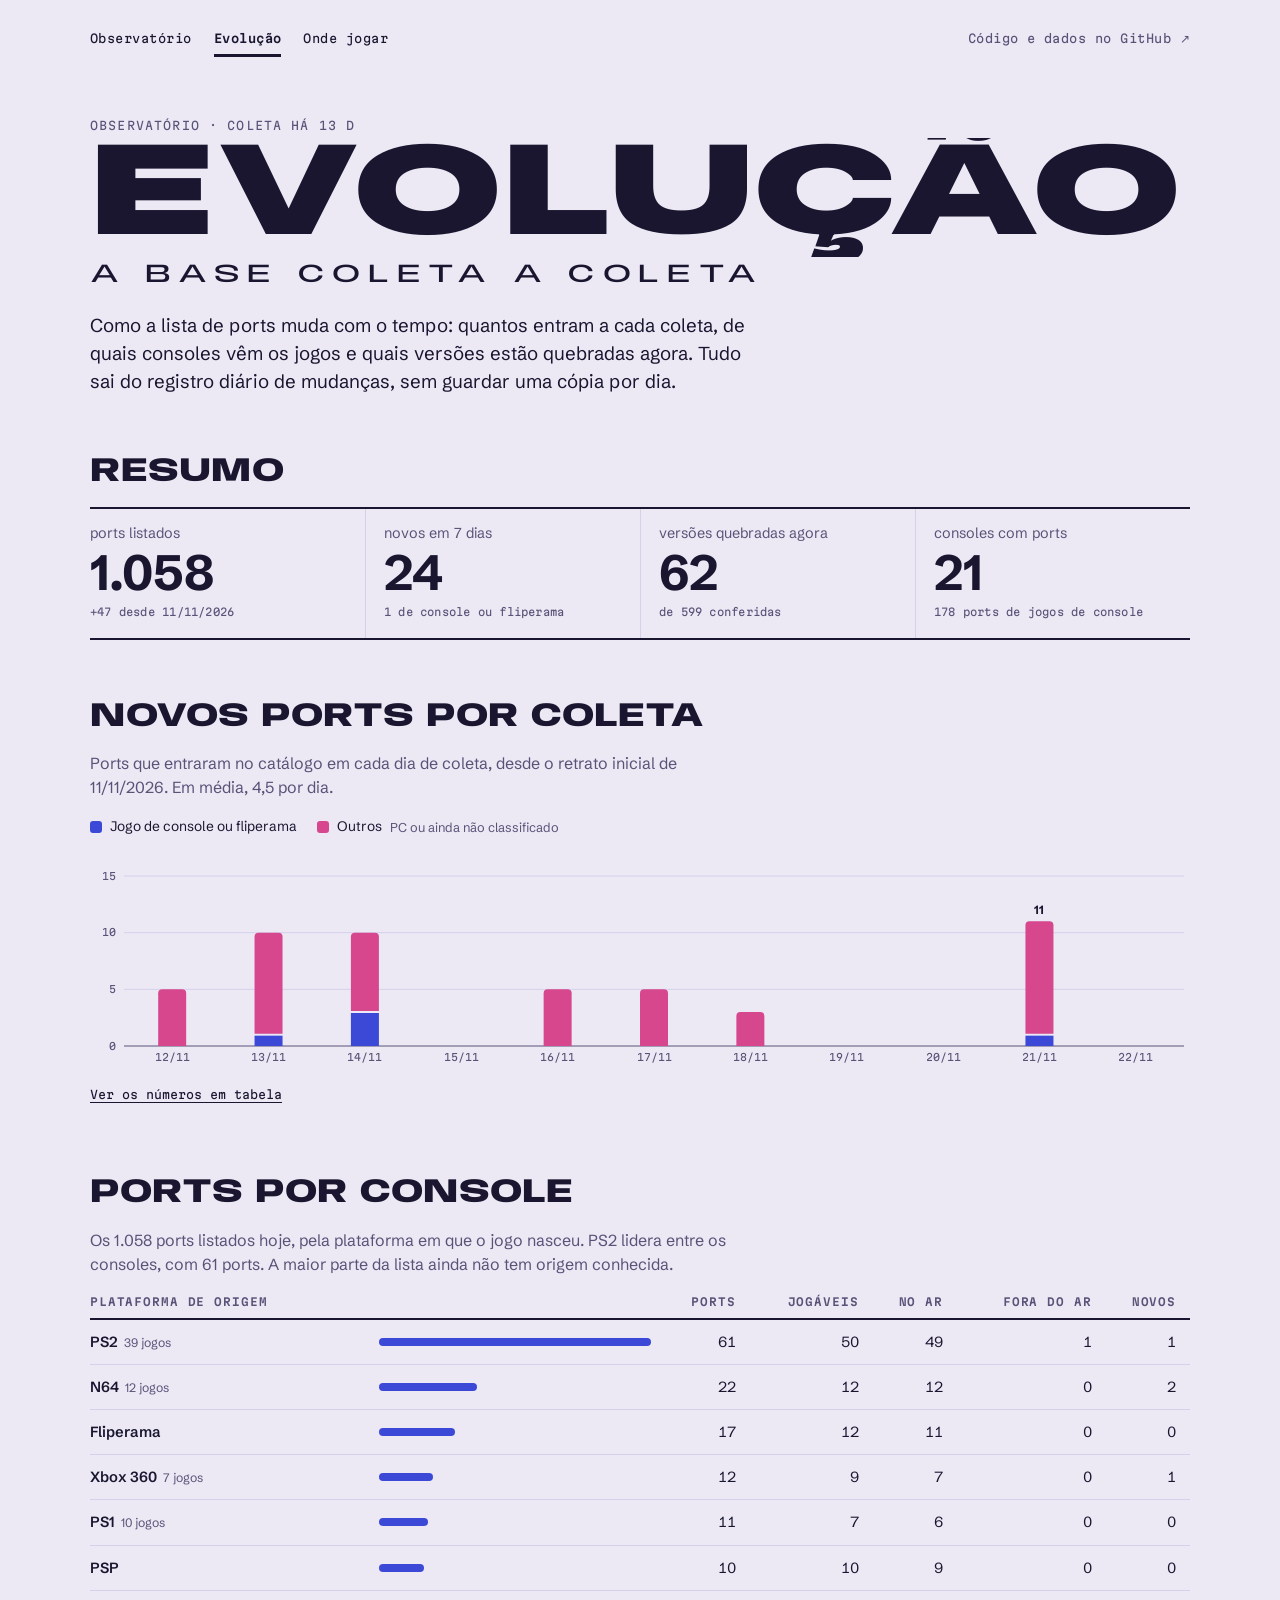
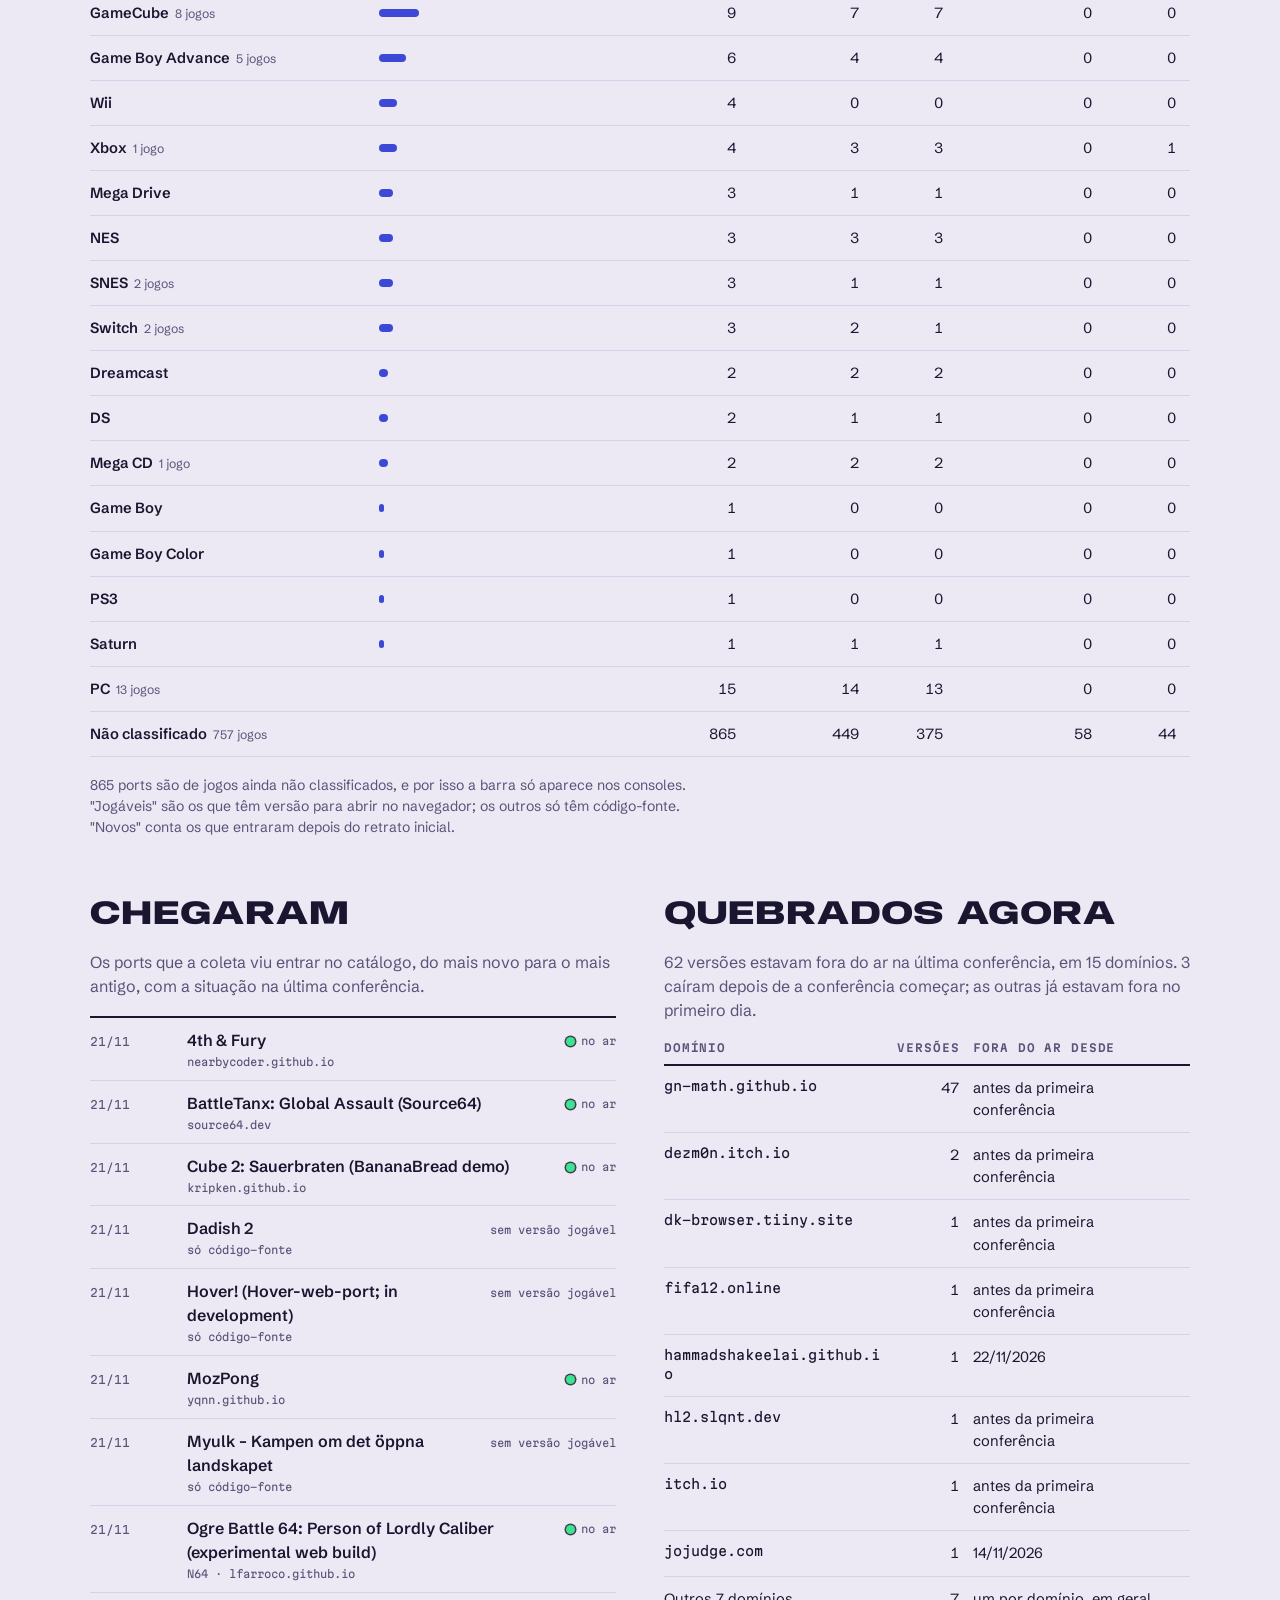
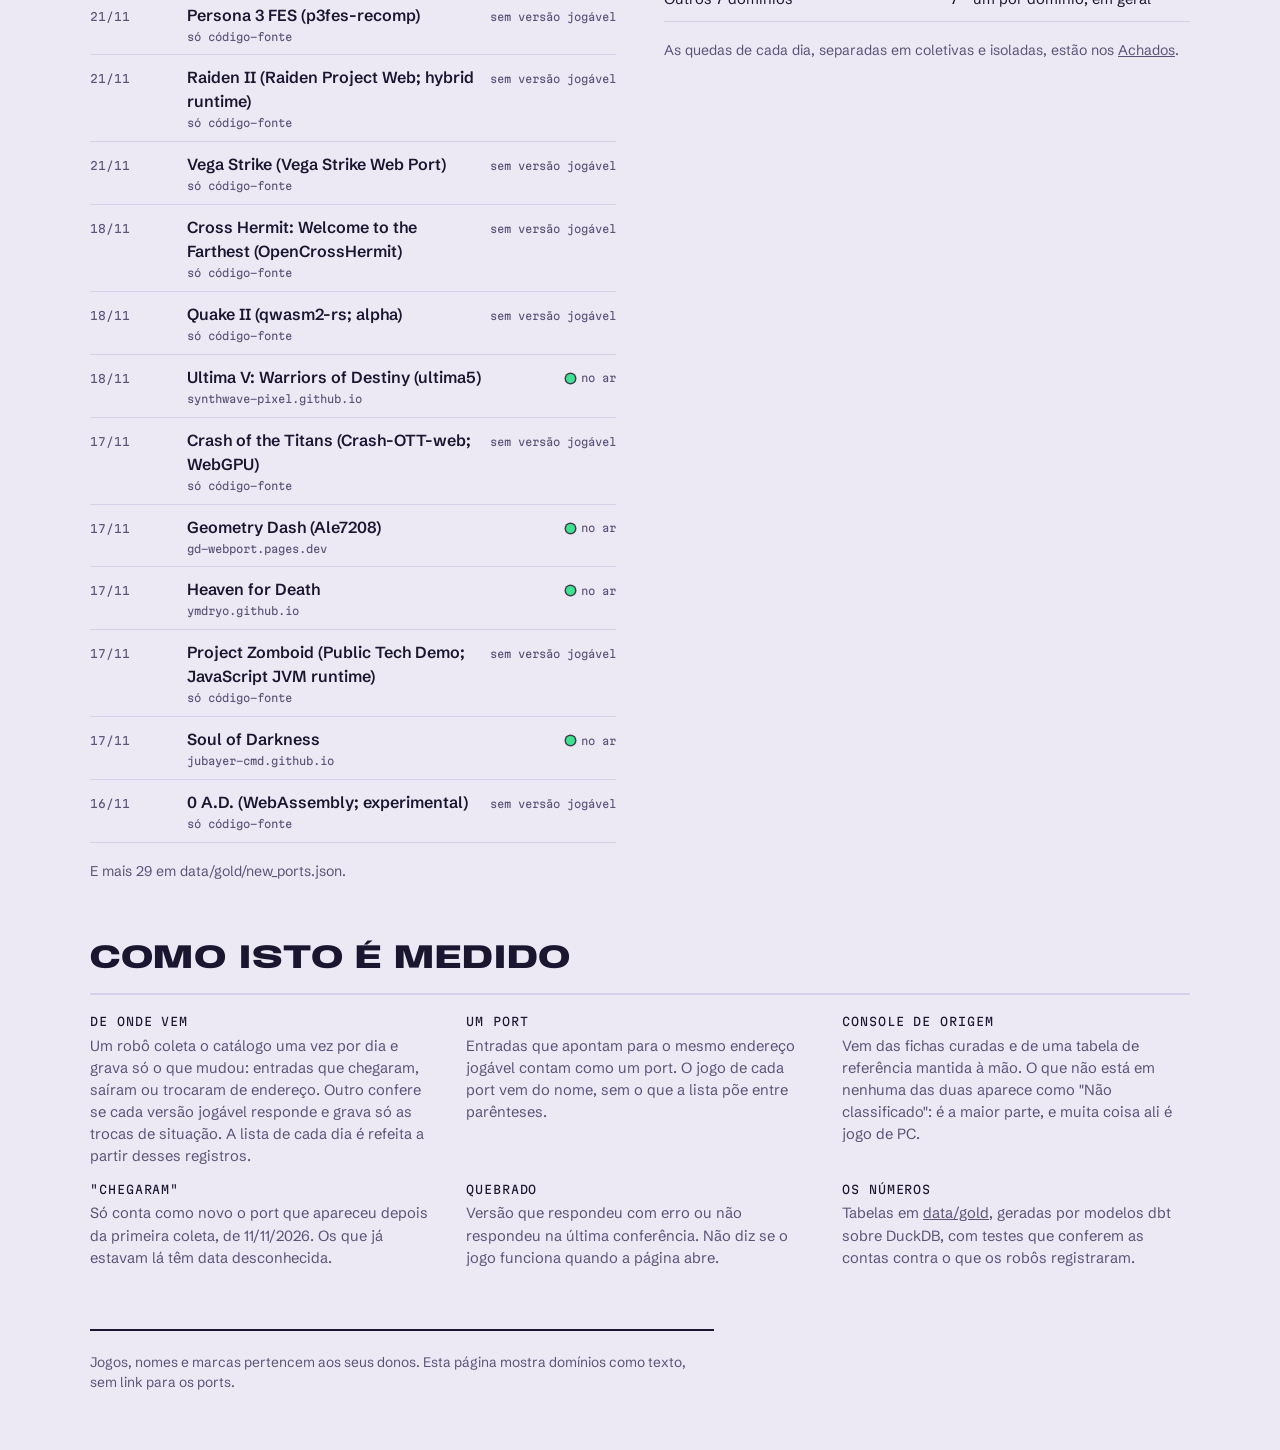
==== commit 9f33f5d1: "Coleta de catálogos de 2026-11-22 12:51 UTC: ultimate-catalog sem mudanças; bottleship-compat sem mu" ====
--- a/docs/evolucao/index.html
+++ b/docs/evolucao/index.html
@@ -321,7 +321,7 @@
   </footer>
 </div>
 
-<script type="application/json" id="dados">{"repo":"https://github.com/GabrielKSG7/LOKGAM","days":[{"added":0,"added_console":0,"checked":null,"console_ports":174,"day":"2026-11-11","offline":null,"ports":1011,"removed":0,"run_at":"2026-11-11T21:20:07Z"},{"added":5,"added_console":0,"checked":571,"console_ports":174,"day":"2026-11-12","offline":59,"ports":1016,"removed":0,"run_at":"2026-11-12T13:14:41Z"},{"added":10,"added_console":1,"checked":577,"console_ports":175,"day":"2026-11-13","offline":88,"ports":1026,"removed":0,"run_at":"2026-11-13T12:36:42Z"},{"added":10,"added_console":3,"checked":579,"console_ports":178,"day":"2026-11-14","offline":89,"ports":1036,"removed":0,"run_at":"2026-11-14T11:44:39Z"},{"added":0,"added_console":0,"checked":579,"console_ports":178,"day":"2026-11-15","offline":89,"ports":1036,"removed":0,"run_at":"2026-11-15T12:14:42Z"},{"added":5,"added_console":0,"checked":582,"console_ports":178,"day":"2026-11-16","offline":60,"ports":1041,"removed":0,"run_at":"2026-11-16T13:07:50Z"},{"added":5,"added_console":0,"checked":585,"console_ports":178,"day":"2026-11-17","offline":60,"ports":1045,"removed":1,"run_at":"2026-11-17T14:08:25Z"},{"added":3,"added_console":0,"checked":586,"console_ports":178,"day":"2026-11-18","offline":60,"ports":1048,"removed":0,"run_at":"2026-11-18T13:25:44Z"},{"added":0,"added_console":0,"checked":586,"console_ports":178,"day":"2026-11-19","offline":60,"ports":1048,"removed":0,"run_at":"2026-11-19T13:53:18Z"},{"added":0,"added_console":0,"checked":586,"console_ports":178,"day":"2026-11-20","offline":60,"ports":1048,"removed":0,"run_at":"2026-11-20T13:35:31Z"},{"added":0,"added_console":0,"checked":599,"console_ports":178,"day":"2026-11-21","offline":61,"ports":1048,"removed":0,"run_at":"2026-11-21T12:59:43Z"}],"platforms":[{"added_since_baseline":0,"games":17,"is_console":true,"offline":0,"online":11,"platform":"Arcade","playable":12,"ports":17,"unstable":0,"unverified":1},{"added_since_baseline":0,"games":2,"is_console":true,"offline":0,"online":1,"platform":"DS","playable":1,"ports":2,"unstable":0,"unverified":0},{"added_since_baseline":0,"games":2,"is_console":true,"offline":0,"online":2,"platform":"Dreamcast","playable":2,"ports":2,"unstable":0,"unverified":0},{"added_since_baseline":0,"games":1,"is_console":true,"offline":0,"online":0,"platform":"Game Boy","playable":0,"ports":1,"unstable":0,"unverified":0},{"added_since_baseline":0,"games":5,"is_console":true,"offline":0,"online":4,"platform":"Game Boy Advance","playable":4,"ports":6,"unstable":0,"unverified":0},{"added_since_baseline":0,"games":1,"is_console":true,"offline":0,"online":0,"platform":"Game Boy Color","playable":0,"ports":1,"unstable":0,"unverified":0},{"added_since_baseline":0,"games":8,"is_console":true,"offline":0,"online":7,"platform":"GameCube","playable":7,"ports":9,"unstable":0,"unverified":0},{"added_since_baseline":0,"games":1,"is_console":true,"offline":0,"online":2,"platform":"Mega CD","playable":2,"ports":2,"unstable":0,"unverified":0},{"added_since_baseline":0,"games":3,"is_console":true,"offline":0,"online":1,"platform":"Mega Drive","playable":1,"ports":3,"unstable":0,"unverified":0},{"added_since_baseline":1,"games":12,"is_console":true,"offline":0,"online":11,"platform":"N64","playable":11,"ports":22,"unstable":0,"unverified":0},{"added_since_baseline":0,"games":3,"is_console":true,"offline":0,"online":2,"platform":"NES","playable":2,"ports":3,"unstable":0,"unverified":0},{"added_since_baseline":34,"games":747,"is_console":false,"offline":57,"online":371,"platform":"Não classificado","playable":444,"ports":855,"unstable":10,"unverified":6},{"added_since_baseline":0,"games":13,"is_console":false,"offline":0,"online":13,"platform":"PC","playable":14,"ports":15,"unstable":0,"unverified":1},{"added_since_baseline":0,"games":10,"is_console":true,"offline":0,"online":6,"platform":"PS1","playable":7,"ports":11,"unstable":0,"unverified":1},{"added_since_baseline":1,"games":39,"is_console":true,"offline":1,"online":49,"platform":"PS2","playable":50,"ports":61,"unstable":0,"unverified":0},{"added_since_baseline":0,"games":1,"is_console":true,"offline":0,"online":0,"platform":"PS3","playable":0,"ports":1,"unstable":0,"unverified":0},{"added_since_baseline":0,"games":10,"is_console":true,"offline":0,"online":9,"platform":"PSP","playable":10,"ports":10,"unstable":1,"unverified":0},{"added_since_baseline":0,"games":2,"is_console":true,"offline":0,"online":1,"platform":"SNES","playable":1,"ports":3,"unstable":0,"unverified":0},{"added_since_baseline":0,"games":1,"is_console":true,"offline":0,"online":1,"platform":"Saturn","playable":1,"ports":1,"unstable":0,"unverified":0},{"added_since_baseline":0,"games":2,"is_console":true,"offline":0,"online":1,"platform":"Switch","playable":2,"ports":3,"unstable":0,"unverified":1},{"added_since_baseline":0,"games":4,"is_console":true,"offline":0,"online":0,"platform":"Wii","playable":0,"ports":4,"unstable":0,"unverified":0},{"added_since_baseline":1,"games":1,"is_console":true,"offline":0,"online":3,"platform":"Xbox","playable":3,"ports":4,"unstable":0,"unverified":0},{"added_since_baseline":1,"games":7,"is_console":true,"offline":0,"online":7,"platform":"Xbox 360","playable":9,"ports":12,"unstable":1,"unverified":1}],"new_ports":[{"first_seen":"2026-11-16T13:07:50Z","game_title":"0 A.D.","is_console":false,"listed":true,"platform":"Não classificado","play_host":null,"port_id":"ultimate-catalog:0-a-d-webassembly-experimental","removed_at":null,"state":null,"title":"0 A.D. (WebAssembly; experimental)"},{"first_seen":"2026-11-16T13:07:50Z","game_title":"Blast Corps","is_console":false,"listed":true,"platform":"Não classificado","play_host":"doridian.github.io","port_id":"ultimate-catalog:blast-corps-dozerencore","removed_at":null,"state":"online","title":"Blast Corps (DozerEncore)"},{"first_seen":"2026-11-14T11:44:39Z","game_title":"Blur","is_console":false,"listed":true,"platform":"Não classificado","play_host":null,"port_id":"ultimate-catalog:blur-blur-web","removed_at":null,"state":null,"title":"Blur (blur-web)"},{"first_seen":"2026-11-13T12:36:42Z","game_title":"Bounce Tales","is_console":false,"listed":true,"platform":"Não classificado","play_host":"prasannaone.github.io","port_id":"ultimate-catalog:bounce-tales","removed_at":null,"state":"online","title":"Bounce Tales"},{"first_seen":"2026-11-17T13:50:26Z","game_title":"Crash of the Titans","is_console":false,"listed":true,"platform":"Não classificado","play_host":null,"port_id":"ultimate-catalog:crash-of-the-titans-crash-ott-web-webgpu","removed_at":null,"state":null,"title":"Crash of the Titans (Crash-OTT-web; WebGPU)"},{"first_seen":"2026-11-18T13:25:44Z","game_title":"Cross Hermit: Welcome to the Farthest","is_console":false,"listed":true,"platform":"Não classificado","play_host":null,"port_id":"ultimate-catalog:cross-hermit-welcome-to-the-farthest-opencrosshermit","removed_at":null,"state":null,"title":"Cross Hermit: Welcome to the Farthest (OpenCrossHermit)"},{"first_seen":"2026-11-17T13:50:26Z","game_title":"Geometry Dash","is_console":false,"listed":true,"platform":"Não classificado","play_host":"gd-webport.pages.dev","port_id":"ultimate-catalog:geometry-dash-ale7208","removed_at":null,"state":"online","title":"Geometry Dash (Ale7208)"},{"first_seen":"2026-11-14T11:44:39Z","game_title":"Grand Theft Auto IV","is_console":true,"listed":true,"platform":"Xbox 360","play_host":null,"port_id":"ultimate-catalog:grand-theft-auto-iv-regrandiv-v2","removed_at":null,"state":null,"title":"Grand Theft Auto IV (reGRANDIV-v2)"},{"first_seen":"2026-11-14T11:44:39Z","game_title":"Halo: Combat Evolved","is_console":true,"listed":true,"platform":"Xbox","play_host":null,"port_id":"ultimate-catalog:halo-combat-evolved-halo-ce-web-multiplayer","removed_at":null,"state":null,"title":"Halo: Combat Evolved (halo-ce-web-multiplayer)"},{"first_seen":"2026-11-17T13:50:26Z","game_title":"Heaven for Death","is_console":false,"listed":true,"platform":"Não classificado","play_host":"ymdryo.github.io","port_id":"ultimate-catalog:heaven-for-death","removed_at":null,"state":"online","title":"Heaven for Death"},{"first_seen":"2026-11-14T11:44:39Z","game_title":"Just Shapes & Beats","is_console":false,"listed":true,"platform":"Não classificado","play_host":null,"port_id":"ultimate-catalog:just-shapes-beats-web-port","removed_at":null,"state":null,"title":"Just Shapes & Beats (web port)"},{"first_seen":"2026-11-12T13:14:41Z","game_title":"Kagetsu Tohya","is_console":false,"listed":true,"platform":"Não classificado","play_host":"kagetsu.pages.dev","port_id":"ultimate-catalog:kagetsu-tohya","removed_at":null,"state":"online","title":"Kagetsu Tohya"},{"first_seen":"2026-11-13T12:36:42Z","game_title":"LEGO Star Wars: The Video Game","is_console":false,"listed":true,"platform":"Não classificado","play_host":"down1oads.github.io","port_id":"ultimate-catalog:lego-star-wars-the-video-game","removed_at":null,"state":"online","title":"LEGO Star Wars: The Video Game"},{"first_seen":"2026-11-12T13:14:41Z","game_title":"Maisy's Playhouse","is_console":false,"listed":true,"platform":"Não classificado","play_host":"games.nostalgiarealm.com","port_id":"ultimate-catalog:maisy-s-playhouse","removed_at":null,"state":"online","title":"Maisy's Playhouse"},{"first_seen":"2026-11-16T13:07:50Z","game_title":"Marble Marcher","is_console":false,"listed":true,"platform":"Não classificado","play_host":null,"port_id":"ultimate-catalog:marble-marcher-webgpu-early-development","removed_at":null,"state":null,"title":"Marble Marcher (WebGPU; early development)"},{"first_seen":"2026-11-13T12:36:42Z","game_title":"Midnight Club 3: DUB Edition","is_console":true,"listed":true,"platform":"PS2","play_host":"dubedition.xyz","port_id":"ultimate-catalog:midnight-club-3-dub-edition-mc3-web-study","removed_at":null,"state":"online","title":"Midnight Club 3: DUB Edition (mc3-web-study)"},{"first_seen":"2026-11-13T12:36:42Z","game_title":"Passage","is_console":false,"listed":true,"platform":"Não classificado","play_host":"judooochp.github.io","port_id":"ultimate-catalog:passage","removed_at":null,"state":"online","title":"Passage"},{"first_seen":"2026-11-12T13:14:41Z","game_title":"Persona 1","is_console":false,"listed":true,"platform":"Não classificado","play_host":null,"port_id":"ultimate-catalog:persona-1","removed_at":null,"state":null,"title":"Persona 1"},{"first_seen":"2026-11-12T13:14:41Z","game_title":"PetWings","is_console":false,"listed":true,"platform":"Não classificado","play_host":null,"port_id":"ultimate-catalog:petwings","removed_at":null,"state":null,"title":"PetWings"},{"first_seen":"2026-11-13T12:36:42Z","game_title":"Please, Don't Touch Anything 3D","is_console":false,"listed":true,"platform":"Não classificado","play_host":null,"port_id":"ultimate-catalog:please-don-t-touch-anything-3d","removed_at":null,"state":null,"title":"Please, Don't Touch Anything 3D"},{"first_seen":"2026-11-14T11:44:39Z","game_title":"Pokémon Platinum","is_console":false,"listed":true,"platform":"Não classificado","play_host":null,"port_id":"ultimate-catalog:pokemon-platinum-open-sinnoh","removed_at":null,"state":null,"title":"Pokémon Platinum (open-sinnoh)"},{"first_seen":"2026-11-17T13:50:26Z","game_title":"Project Zomboid","is_console":false,"listed":true,"platform":"Não classificado","play_host":null,"port_id":"ultimate-catalog:project-zomboid-public-tech-demo-javascript-jvm-runtime","removed_at":null,"state":null,"title":"Project Zomboid (Public Tech Demo; JavaScript JVM runtime)"},{"first_seen":"2026-11-18T13:25:44Z","game_title":"Quake 2","is_console":false,"listed":true,"platform":"Não classificado","play_host":null,"port_id":"ultimate-catalog:quake-ii-qwasm2-rs-alpha","removed_at":null,"state":null,"title":"Quake II (qwasm2-rs; alpha)"},{"first_seen":"2026-11-13T12:36:42Z","game_title":"Rust Legacy","is_console":false,"listed":true,"platform":"Não classificado","play_host":null,"port_id":"ultimate-catalog:rust-legacy","removed_at":null,"state":null,"title":"Rust Legacy"},{"first_seen":"2026-11-13T12:36:42Z","game_title":"Slingshot","is_console":false,"listed":true,"platform":"Não classificado","play_host":"phoenox.github.io","port_id":"ultimate-catalog:slingshot","removed_at":null,"state":"online","title":"Slingshot"},{"first_seen":"2026-11-12T13:14:41Z","game_title":"Sobosuba","is_console":false,"listed":true,"platform":"Não classificado","play_host":"kn0tzer.work.gd","port_id":"ultimate-catalog:sobosuba","removed_at":null,"state":"online","title":"Sobosuba"},{"first_seen":"2026-11-16T13:07:50Z","game_title":"Sonic Robo Blast 2 Kart","is_console":false,"listed":true,"platform":"Não classificado","play_host":"kartweb.gvbvdxx.me","port_id":"ultimate-catalog:sonic-robo-blast-2-kart-srb2kartweb","removed_at":null,"state":"online","title":"Sonic Robo Blast 2 Kart (SRB2KartWeb)"},{"first_seen":"2026-11-17T13:50:26Z","game_title":"Soul of Darkness","is_console":false,"listed":true,"platform":"Não classificado","play_host":"jubayer-cmd.github.io","port_id":"ultimate-catalog:soul-of-darkness","removed_at":null,"state":"online","title":"Soul of Darkness"},{"first_seen":"2026-11-14T11:44:39Z","game_title":"Super Mario 64","is_console":true,"listed":true,"platform":"N64","play_host":"andrewnakas.github.io","port_id":"ultimate-catalog:super-mario-64-sm64-cleanroom","removed_at":null,"state":"online","title":"Super Mario 64 (sm64-cleanroom)"},{"first_seen":"2026-11-16T13:07:50Z","game_title":"SuperTuxKart","is_console":false,"listed":true,"platform":"Não classificado","play_host":null,"port_id":"ultimate-catalog:supertuxkart-webassembly-experimental","removed_at":null,"state":null,"title":"SuperTuxKart (WebAssembly; experimental)"},{"first_seen":"2026-11-13T12:36:42Z","game_title":"Tennis Game","is_console":false,"listed":true,"platform":"Não classificado","play_host":"kyleschichl0x16.github.io","port_id":"ultimate-catalog:tennis-game","removed_at":null,"state":"online","title":"Tennis Game"},{"first_seen":"2026-11-14T11:44:39Z","game_title":"The Legend of Zelda: Ocarina of Time","is_console":false,"listed":true,"platform":"Não classificado","play_host":"andrewnakas.github.io","port_id":"ultimate-catalog:the-legend-of-zelda-ocarina-of-time-oot-cleanroom","removed_at":null,"state":"online","title":"The Legend of Zelda: Ocarina of Time (oot-cleanroom)"},{"first_seen":"2026-11-14T11:44:39Z","game_title":"Turok 2: Seeds of Evil","is_console":false,"listed":true,"platform":"Não classificado","play_host":null,"port_id":"ultimate-catalog:turok-2-seeds-of-evil-turok-2-recomp","removed_at":null,"state":null,"title":"Turok 2: Seeds of Evil (turok-2-recomp)"},{"first_seen":"2026-11-14T11:44:39Z","game_title":"Turok 3: Shadow of Oblivion","is_console":false,"listed":true,"platform":"Não classificado","play_host":null,"port_id":"ultimate-catalog:turok-3-shadow-of-oblivion-turok-3-recomp","removed_at":null,"state":null,"title":"Turok 3: Shadow of Oblivion (turok-3-recomp)"},{"first_seen":"2026-11-14T11:44:39Z","game_title":"Turok: Dinosaur Hunter","is_console":false,"listed":true,"platform":"Não classificado","play_host":null,"port_id":"ultimate-catalog:turok-dinosaur-hunter-turok-recomp","removed_at":null,"state":null,"title":"Turok: Dinosaur Hunter (turok-recomp)"},{"first_seen":"2026-11-18T13:25:44Z","game_title":"Ultima V: Warriors of Destiny","is_console":false,"listed":true,"platform":"Não classificado","play_host":"synthwave-pixel.github.io","port_id":"ultimate-catalog:ultima-v-warriors-of-destiny-ultima5","removed_at":null,"state":"online","title":"Ultima V: Warriors of Destiny (ultima5)"},{"first_seen":"2026-11-13T12:36:42Z","game_title":"Yar Arazi","is_console":false,"listed":true,"platform":"Não classificado","play_host":null,"port_id":"ultimate-catalog:yar-arazi","removed_at":null,"state":null,"title":"Yar Arazi"},{"first_seen":"2026-11-13T12:36:42Z","game_title":"Zanac EX","is_console":false,"listed":true,"platform":"Não classificado","play_host":null,"port_id":"ultimate-catalog:zanac-ex","removed_at":null,"state":null,"title":"Zanac EX"}],"broken":[{"title":"Amanda The Adventurer","platform":"Não classificado","is_console":false,"play_host":"gn-math.github.io","started_at":"2026-11-12T01:29:08Z","started_basis":"before_first_check","collective":true},{"title":"Andy's Apple Farm","platform":"Não classificado","is_console":false,"play_host":"gn-math.github.io","started_at":"2026-11-12T01:29:08Z","started_basis":"before_first_check","collective":true},{"title":"Baldi's Basics Classic Remastered","platform":"Não classificado","is_console":false,"play_host":"gn-math.github.io","started_at":"2026-11-12T01:29:08Z","started_basis":"before_first_check","collective":true},{"title":"Baldi's Basics Plus","platform":"Não classificado","is_console":false,"play_host":"gn-math.github.io","started_at":"2026-11-12T01:29:08Z","started_basis":"before_first_check","collective":true},{"title":"Bendy and The Ink Machine","platform":"Não classificado","is_console":false,"play_host":"gn-math.github.io","started_at":"2026-11-12T01:29:08Z","started_basis":"before_first_check","collective":true},{"title":"Bendy and The Ink Machine","platform":"Não classificado","is_console":false,"play_host":"gn-math.github.io","started_at":"2026-11-12T01:29:08Z","started_basis":"before_first_check","collective":true},{"title":"BERGENTRUCK 201x","platform":"Não classificado","is_console":false,"play_host":"gn-math.github.io","started_at":"2026-11-12T01:29:08Z","started_basis":"before_first_check","collective":true},{"title":"BLOODMONEY!","platform":"Não classificado","is_console":false,"play_host":"gn-math.github.io","started_at":"2026-11-12T01:29:08Z","started_basis":"before_first_check","collective":true},{"title":"Buckshot Roulette","platform":"Não classificado","is_console":false,"play_host":"gn-math.github.io","started_at":"2026-11-12T01:29:08Z","started_basis":"before_first_check","collective":true},{"title":"Call of Duty: Black Ops Zombies","platform":"Não classificado","is_console":false,"play_host":"vel.gg","started_at":"2026-11-12T01:29:08Z","started_basis":"before_first_check","collective":false},{"title":"Class of '09","platform":"Não classificado","is_console":false,"play_host":"gn-math.github.io","started_at":"2026-11-12T01:29:08Z","started_basis":"before_first_check","collective":true},{"title":"Cuphead","platform":"Não classificado","is_console":false,"play_host":"gn-math.github.io","started_at":"2026-11-12T01:29:08Z","started_basis":"before_first_check","collective":true},{"title":"Cut the Rope (H5DX)","platform":"Não classificado","is_console":false,"play_host":"yell0wsuit.github.io","started_at":"2026-11-12T01:29:08Z","started_basis":"before_first_check","collective":false},{"title":"Dead Plate","platform":"Não classificado","is_console":false,"play_host":"gn-math.github.io","started_at":"2026-11-12T01:29:08Z","started_basis":"before_first_check","collective":true},{"title":"Deadseat","platform":"Não classificado","is_console":false,"play_host":"gn-math.github.io","started_at":"2026-11-12T01:29:08Z","started_basis":"before_first_check","collective":true},{"title":"Deltarune","platform":"Não classificado","is_console":false,"play_host":"gn-math.github.io","started_at":"2026-11-12T01:29:08Z","started_basis":"before_first_check","collective":true},{"title":"Do NOT Take This Cat Home","platform":"Não classificado","is_console":false,"play_host":"gn-math.github.io","started_at":"2026-11-12T01:29:08Z","started_basis":"before_first_check","collective":true},{"title":"Doom (wasoom)","platform":"Não classificado","is_console":false,"play_host":"wasoom.pages.dev","started_at":"2026-11-21T12:59:43Z","started_basis":"observed","collective":false},{"title":"Dungeon Keeper","platform":"Não classificado","is_console":false,"play_host":"dk-browser.tiiny.site","started_at":"2026-11-12T01:29:08Z","started_basis":"before_first_check","collective":false},{"title":"Fears To Fathom","platform":"Não classificado","is_console":false,"play_host":"gn-math.github.io","started_at":"2026-11-12T01:29:08Z","started_basis":"before_first_check","collective":true},{"title":"Feed & Grow Fish","platform":"Não classificado","is_console":false,"play_host":"reeyukifish.pages.dev","started_at":"2026-11-12T01:29:08Z","started_basis":"before_first_check","collective":false},{"title":"FIFA 12","platform":"Não classificado","is_console":false,"play_host":"fifa12.online","started_at":"2026-11-12T01:29:08Z","started_basis":"before_first_check","collective":false},{"title":"FlatOut 2 (dezm0n web port)","platform":"Não classificado","is_console":false,"play_host":"itch.io","started_at":"2026-11-12T01:29:08Z","started_basis":"before_first_check","collective":false},{"title":"FNAF","platform":"Não classificado","is_console":false,"play_host":"gn-math.github.io","started_at":"2026-11-12T01:29:08Z","started_basis":"before_first_check","collective":true},{"title":"Getting Over It","platform":"Não classificado","is_console":false,"play_host":"gn-math.github.io","started_at":"2026-11-12T01:29:08Z","started_basis":"before_first_check","collective":true},{"title":"Half Life 2","platform":"Não classificado","is_console":false,"play_host":"hl2.slqnt.dev","started_at":"2026-11-12T01:29:08Z","started_basis":"before_first_check","collective":false},{"title":"Happy Sheepies","platform":"Não classificado","is_console":false,"play_host":"gn-math.github.io","started_at":"2026-11-12T01:29:08Z","started_basis":"before_first_check","collective":true},{"title":"Hollow Knight (dezm0n web port)","platform":"Não classificado","is_console":false,"play_host":"dezm0n.itch.io","started_at":"2026-11-12T01:29:08Z","started_basis":"before_first_check","collective":false},{"title":"Hotline Miami","platform":"Não classificado","is_console":false,"play_host":"gn-math.github.io","started_at":"2026-11-12T01:29:08Z","started_basis":"before_first_check","collective":true},{"title":"Human Expenditure Program","platform":"Não classificado","is_console":false,"play_host":"gn-math.github.io","started_at":"2026-11-12T01:29:08Z","started_basis":"before_first_check","collective":true},{"title":"I Can't Believe It's Not Sonic 1","platform":"Não classificado","is_console":false,"play_host":"jojudge.com","started_at":"2026-11-14T11:44:40Z","started_basis":"observed","collective":false},{"title":"Jelly Drift","platform":"Não classificado","is_console":false,"play_host":"gn-math.github.io","started_at":"2026-11-12T01:29:08Z","started_basis":"before_first_check","collective":true},{"title":"Karlson","platform":"Não classificado","is_console":false,"play_host":"gn-math.github.io","started_at":"2026-11-12T01:29:08Z","started_basis":"before_first_check","collective":true},{"title":"Kindergarten 1 & 2","platform":"Não classificado","is_console":false,"play_host":"gn-math.github.io","started_at":"2026-11-12T01:29:08Z","started_basis":"before_first_check","collective":true},{"title":"Kino der Toten (theeagler1234 mirror)","platform":"Não classificado","is_console":false,"play_host":"theeagler1234-alt.github.io","started_at":"2026-11-12T01:29:08Z","started_basis":"before_first_check","collective":false},{"title":"koi/_flixel","platform":"Não classificado","is_console":false,"play_host":"oldgrounds.xyz","started_at":"2026-11-12T01:29:08Z","started_basis":"before_first_check","collective":false},{"title":"Lacey's Flash Games","platform":"Não classificado","is_console":false,"play_host":"gn-math.github.io","started_at":"2026-11-12T01:29:08Z","started_basis":"before_first_check","collective":true},{"title":"Milkman Karlson","platform":"Não classificado","is_console":false,"play_host":"gn-math.github.io","started_at":"2026-11-12T01:29:08Z","started_basis":"before_first_check","collective":true},{"title":"Minesweeper Plus","platform":"Não classificado","is_console":false,"play_host":"gn-math.github.io","started_at":"2026-11-12T01:29:08Z","started_basis":"before_first_check","collective":true},{"title":"Need for Speed: Most Wanted (2005) (dezm0n web port)","platform":"PS2","is_console":true,"play_host":"dezm0n.itch.io","started_at":"2026-11-12T01:29:08Z","started_basis":"before_first_check","collective":false},{"title":"OMORI","platform":"Não classificado","is_console":false,"play_host":"gn-math.github.io","started_at":"2026-11-12T01:29:08Z","started_basis":"before_first_check","collective":true},{"title":"People Playground","platform":"Não classificado","is_console":false,"play_host":"gn-math.github.io","started_at":"2026-11-12T01:29:08Z","started_basis":"before_first_check","collective":true},{"title":"Pizza Tower","platform":"Não classificado","is_console":false,"play_host":"gn-math.github.io","started_at":"2026-11-12T01:29:08Z","started_basis":"before_first_check","collective":true},{"title":"R.E.P.O","platform":"Não classificado","is_console":false,"play_host":"gn-math.github.io","started_at":"2026-11-12T01:29:08Z","started_basis":"before_first_check","collective":true},{"title":"RAFT","platform":"Não classificado","is_console":false,"play_host":"gn-math.github.io","started_at":"2026-11-12T01:29:08Z","started_basis":"before_first_check","collective":true},{"title":"Schoolboy Runaway","platform":"Não classificado","is_console":false,"play_host":"gn-math.github.io","started_at":"2026-11-12T01:29:08Z","started_basis":"before_first_check","collective":true},{"title":"Slender: The Eight Pages","platform":"Não classificado","is_console":false,"play_host":"gn-math.github.io","started_at":"2026-11-12T01:29:08Z","started_basis":"before_first_check","collective":true},{"title":"SONIC.EXE","platform":"Não classificado","is_console":false,"play_host":"gn-math.github.io","started_at":"2026-11-12T01:29:08Z","started_basis":"before_first_check","collective":true},{"title":"Speed Stars","platform":"Não classificado","is_console":false,"play_host":"gn-math.github.io","started_at":"2026-11-12T01:29:08Z","started_basis":"before_first_check","collective":true},{"title":"Tattletail","platform":"Não classificado","is_console":false,"play_host":"gn-math.github.io","started_at":"2026-11-12T01:29:08Z","started_basis":"before_first_check","collective":true},{"title":"That's Not My Neighbor","platform":"Não classificado","is_console":false,"play_host":"gn-math.github.io","started_at":"2026-11-12T01:29:08Z","started_basis":"before_first_check","collective":true},{"title":"Deadseat","platform":"Não classificado","is_console":false,"play_host":"gn-math.github.io","started_at":"2026-11-12T01:29:08Z","started_basis":"before_first_check","collective":true},{"title":"The Man From the Window","platform":"Não classificado","is_console":false,"play_host":"gn-math.github.io","started_at":"2026-11-12T01:29:08Z","started_basis":"before_first_check","collective":true},{"title":"Trombone Champ","platform":"Não classificado","is_console":false,"play_host":"wasm.rip","started_at":"2026-11-12T01:29:08Z","started_basis":"before_first_check","collective":false},{"title":"Ultrakill Prelude","platform":"Não classificado","is_console":false,"play_host":"gn-math.github.io","started_at":"2026-11-12T01:29:08Z","started_basis":"before_first_check","collective":true},{"title":"Undertale","platform":"Não classificado","is_console":false,"play_host":"gn-math.github.io","started_at":"2026-11-12T01:29:08Z","started_basis":"before_first_check","collective":true},{"title":"Undertale Yellow","platform":"Não classificado","is_console":false,"play_host":"gn-math.github.io","started_at":"2026-11-12T01:29:08Z","started_basis":"before_first_check","collective":true},{"title":"Webfishing","platform":"Não classificado","is_console":false,"play_host":"gn-math.github.io","started_at":"2026-11-12T01:29:08Z","started_basis":"before_first_check","collective":true},{"title":"Witch's Heart","platform":"Não classificado","is_console":false,"play_host":"gn-math.github.io","started_at":"2026-11-12T01:29:08Z","started_basis":"before_first_check","collective":true},{"title":"Yandere Simulator","platform":"Não classificado","is_console":false,"play_host":"gn-math.github.io","started_at":"2026-11-12T01:29:08Z","started_basis":"before_first_check","collective":true},{"title":"Yume Nikki","platform":"Não classificado","is_console":false,"play_host":"gn-math.github.io","started_at":"2026-11-12T01:29:08Z","started_basis":"before_first_check","collective":true}]}</script>
+<script type="application/json" id="dados">{"repo":"https://github.com/GabrielKSG7/LOKGAM","days":[{"added":0,"added_console":0,"checked":null,"console_ports":174,"day":"2026-11-11","offline":null,"ports":1011,"removed":0,"run_at":"2026-11-11T21:20:07Z"},{"added":5,"added_console":0,"checked":571,"console_ports":174,"day":"2026-11-12","offline":59,"ports":1016,"removed":0,"run_at":"2026-11-12T13:14:41Z"},{"added":10,"added_console":1,"checked":577,"console_ports":175,"day":"2026-11-13","offline":88,"ports":1026,"removed":0,"run_at":"2026-11-13T12:36:42Z"},{"added":10,"added_console":3,"checked":579,"console_ports":178,"day":"2026-11-14","offline":89,"ports":1036,"removed":0,"run_at":"2026-11-14T11:44:39Z"},{"added":0,"added_console":0,"checked":579,"console_ports":178,"day":"2026-11-15","offline":89,"ports":1036,"removed":0,"run_at":"2026-11-15T12:14:42Z"},{"added":5,"added_console":0,"checked":582,"console_ports":178,"day":"2026-11-16","offline":60,"ports":1041,"removed":0,"run_at":"2026-11-16T13:07:50Z"},{"added":5,"added_console":0,"checked":585,"console_ports":178,"day":"2026-11-17","offline":60,"ports":1045,"removed":1,"run_at":"2026-11-17T14:08:25Z"},{"added":3,"added_console":0,"checked":586,"console_ports":178,"day":"2026-11-18","offline":60,"ports":1048,"removed":0,"run_at":"2026-11-18T13:25:44Z"},{"added":0,"added_console":0,"checked":586,"console_ports":178,"day":"2026-11-19","offline":60,"ports":1048,"removed":0,"run_at":"2026-11-19T13:53:18Z"},{"added":0,"added_console":0,"checked":586,"console_ports":178,"day":"2026-11-20","offline":60,"ports":1048,"removed":0,"run_at":"2026-11-20T13:35:31Z"},{"added":11,"added_console":1,"checked":599,"console_ports":178,"day":"2026-11-21","offline":61,"ports":1058,"removed":1,"run_at":"2026-11-21T12:59:43Z"},{"added":0,"added_console":0,"checked":599,"console_ports":178,"day":"2026-11-22","offline":62,"ports":1058,"removed":0,"run_at":"2026-11-22T12:51:01Z"}],"platforms":[{"added_since_baseline":0,"games":17,"is_console":true,"offline":0,"online":11,"platform":"Arcade","playable":12,"ports":17,"unstable":0,"unverified":1},{"added_since_baseline":0,"games":2,"is_console":true,"offline":0,"online":1,"platform":"DS","playable":1,"ports":2,"unstable":0,"unverified":0},{"added_since_baseline":0,"games":2,"is_console":true,"offline":0,"online":2,"platform":"Dreamcast","playable":2,"ports":2,"unstable":0,"unverified":0},{"added_since_baseline":0,"games":1,"is_console":true,"offline":0,"online":0,"platform":"Game Boy","playable":0,"ports":1,"unstable":0,"unverified":0},{"added_since_baseline":0,"games":5,"is_console":true,"offline":0,"online":4,"platform":"Game Boy Advance","playable":4,"ports":6,"unstable":0,"unverified":0},{"added_since_baseline":0,"games":1,"is_console":true,"offline":0,"online":0,"platform":"Game Boy Color","playable":0,"ports":1,"unstable":0,"unverified":0},{"added_since_baseline":0,"games":8,"is_console":true,"offline":0,"online":7,"platform":"GameCube","playable":7,"ports":9,"unstable":0,"unverified":0},{"added_since_baseline":0,"games":1,"is_console":true,"offline":0,"online":2,"platform":"Mega CD","playable":2,"ports":2,"unstable":0,"unverified":0},{"added_since_baseline":0,"games":3,"is_console":true,"offline":0,"online":1,"platform":"Mega Drive","playable":1,"ports":3,"unstable":0,"unverified":0},{"added_since_baseline":2,"games":12,"is_console":true,"offline":0,"online":12,"platform":"N64","playable":12,"ports":22,"unstable":0,"unverified":0},{"added_since_baseline":0,"games":3,"is_console":true,"offline":0,"online":3,"platform":"NES","playable":3,"ports":3,"unstable":0,"unverified":0},{"added_since_baseline":44,"games":757,"is_console":false,"offline":58,"online":375,"platform":"Não classificado","playable":449,"ports":865,"unstable":10,"unverified":6},{"added_since_baseline":0,"games":13,"is_console":false,"offline":0,"online":13,"platform":"PC","playable":14,"ports":15,"unstable":0,"unverified":1},{"added_since_baseline":0,"games":10,"is_console":true,"offline":0,"online":6,"platform":"PS1","playable":7,"ports":11,"unstable":0,"unverified":1},{"added_since_baseline":1,"games":39,"is_console":true,"offline":1,"online":49,"platform":"PS2","playable":50,"ports":61,"unstable":0,"unverified":0},{"added_since_baseline":0,"games":1,"is_console":true,"offline":0,"online":0,"platform":"PS3","playable":0,"ports":1,"unstable":0,"unverified":0},{"added_since_baseline":0,"games":10,"is_console":true,"offline":0,"online":9,"platform":"PSP","playable":10,"ports":10,"unstable":1,"unverified":0},{"added_since_baseline":0,"games":2,"is_console":true,"offline":0,"online":1,"platform":"SNES","playable":1,"ports":3,"unstable":0,"unverified":0},{"added_since_baseline":0,"games":1,"is_console":true,"offline":0,"online":1,"platform":"Saturn","playable":1,"ports":1,"unstable":0,"unverified":0},{"added_since_baseline":0,"games":2,"is_console":true,"offline":0,"online":1,"platform":"Switch","playable":2,"ports":3,"unstable":0,"unverified":1},{"added_since_baseline":0,"games":4,"is_console":true,"offline":0,"online":0,"platform":"Wii","playable":0,"ports":4,"unstable":0,"unverified":0},{"added_since_baseline":1,"games":1,"is_console":true,"offline":0,"online":3,"platform":"Xbox","playable":3,"ports":4,"unstable":0,"unverified":0},{"added_since_baseline":1,"games":7,"is_console":true,"offline":0,"online":7,"platform":"Xbox 360","playable":9,"ports":12,"unstable":1,"unverified":1}],"new_ports":[{"first_seen":"2026-11-16T13:07:50Z","game_title":"0 A.D.","is_console":false,"listed":true,"platform":"Não classificado","play_host":null,"port_id":"ultimate-catalog:0-a-d-webassembly-experimental","removed_at":null,"state":null,"title":"0 A.D. (WebAssembly; experimental)"},{"first_seen":"2026-11-21T12:59:43Z","game_title":"4th & Fury","is_console":false,"listed":true,"platform":"Não classificado","play_host":"nearbycoder.github.io","port_id":"ultimate-catalog:4th-fury","removed_at":null,"state":"online","title":"4th & Fury"},{"first_seen":"2026-11-21T12:59:43Z","game_title":"BattleTanx: Global Assault","is_console":false,"listed":true,"platform":"Não classificado","play_host":"source64.dev","port_id":"ultimate-catalog:battletanx-global-assault-source64","removed_at":null,"state":"online","title":"BattleTanx: Global Assault (Source64)"},{"first_seen":"2026-11-16T13:07:50Z","game_title":"Blast Corps","is_console":false,"listed":true,"platform":"Não classificado","play_host":"doridian.github.io","port_id":"ultimate-catalog:blast-corps-dozerencore","removed_at":null,"state":"online","title":"Blast Corps (DozerEncore)"},{"first_seen":"2026-11-14T11:44:39Z","game_title":"Blur","is_console":false,"listed":true,"platform":"Não classificado","play_host":null,"port_id":"ultimate-catalog:blur-blur-web","removed_at":null,"state":null,"title":"Blur (blur-web)"},{"first_seen":"2026-11-13T12:36:42Z","game_title":"Bounce Tales","is_console":false,"listed":true,"platform":"Não classificado","play_host":"prasannaone.github.io","port_id":"ultimate-catalog:bounce-tales","removed_at":null,"state":"online","title":"Bounce Tales"},{"first_seen":"2026-11-17T13:50:26Z","game_title":"Crash of the Titans","is_console":false,"listed":true,"platform":"Não classificado","play_host":null,"port_id":"ultimate-catalog:crash-of-the-titans-crash-ott-web-webgpu","removed_at":null,"state":null,"title":"Crash of the Titans (Crash-OTT-web; WebGPU)"},{"first_seen":"2026-11-18T13:25:44Z","game_title":"Cross Hermit: Welcome to the Farthest","is_console":false,"listed":true,"platform":"Não classificado","play_host":null,"port_id":"ultimate-catalog:cross-hermit-welcome-to-the-farthest-opencrosshermit","removed_at":null,"state":null,"title":"Cross Hermit: Welcome to the Farthest (OpenCrossHermit)"},{"first_seen":"2026-11-21T12:59:43Z","game_title":"Cube 2: Sauerbraten","is_console":false,"listed":true,"platform":"Não classificado","play_host":"kripken.github.io","port_id":"ultimate-catalog:cube-2-sauerbraten-bananabread-demo","removed_at":null,"state":"online","title":"Cube 2: Sauerbraten (BananaBread demo)"},{"first_seen":"2026-11-21T12:59:43Z","game_title":"Dadish 2","is_console":false,"listed":true,"platform":"Não classificado","play_host":null,"port_id":"ultimate-catalog:dadish-2","removed_at":null,"state":null,"title":"Dadish 2"},{"first_seen":"2026-11-17T13:50:26Z","game_title":"Geometry Dash","is_console":false,"listed":true,"platform":"Não classificado","play_host":"gd-webport.pages.dev","port_id":"ultimate-catalog:geometry-dash-ale7208","removed_at":null,"state":"online","title":"Geometry Dash (Ale7208)"},{"first_seen":"2026-11-14T11:44:39Z","game_title":"Grand Theft Auto IV","is_console":true,"listed":true,"platform":"Xbox 360","play_host":null,"port_id":"ultimate-catalog:grand-theft-auto-iv-regrandiv-v2","removed_at":null,"state":null,"title":"Grand Theft Auto IV (reGRANDIV-v2)"},{"first_seen":"2026-11-14T11:44:39Z","game_title":"Halo: Combat Evolved","is_console":true,"listed":true,"platform":"Xbox","play_host":null,"port_id":"ultimate-catalog:halo-combat-evolved-halo-ce-web-multiplayer","removed_at":null,"state":null,"title":"Halo: Combat Evolved (halo-ce-web-multiplayer)"},{"first_seen":"2026-11-17T13:50:26Z","game_title":"Heaven for Death","is_console":false,"listed":true,"platform":"Não classificado","play_host":"ymdryo.github.io","port_id":"ultimate-catalog:heaven-for-death","removed_at":null,"state":"online","title":"Heaven for Death"},{"first_seen":"2026-11-21T12:59:43Z","game_title":"Hover!","is_console":false,"listed":true,"platform":"Não classificado","play_host":null,"port_id":"ultimate-catalog:hover-hover-web-port-in-development","removed_at":null,"state":null,"title":"Hover! (Hover-web-port; in development)"},{"first_seen":"2026-11-14T11:44:39Z","game_title":"Just Shapes & Beats","is_console":false,"listed":true,"platform":"Não classificado","play_host":null,"port_id":"ultimate-catalog:just-shapes-beats-web-port","removed_at":null,"state":null,"title":"Just Shapes & Beats (web port)"},{"first_seen":"2026-11-12T13:14:41Z","game_title":"Kagetsu Tohya","is_console":false,"listed":true,"platform":"Não classificado","play_host":"kagetsu.pages.dev","port_id":"ultimate-catalog:kagetsu-tohya","removed_at":null,"state":"online","title":"Kagetsu Tohya"},{"first_seen":"2026-11-13T12:36:42Z","game_title":"LEGO Star Wars: The Video Game","is_console":false,"listed":true,"platform":"Não classificado","play_host":"down1oads.github.io","port_id":"ultimate-catalog:lego-star-wars-the-video-game","removed_at":null,"state":"online","title":"LEGO Star Wars: The Video Game"},{"first_seen":"2026-11-12T13:14:41Z","game_title":"Maisy's Playhouse","is_console":false,"listed":true,"platform":"Não classificado","play_host":"games.nostalgiarealm.com","port_id":"ultimate-catalog:maisy-s-playhouse","removed_at":null,"state":"online","title":"Maisy's Playhouse"},{"first_seen":"2026-11-16T13:07:50Z","game_title":"Marble Marcher","is_console":false,"listed":true,"platform":"Não classificado","play_host":null,"port_id":"ultimate-catalog:marble-marcher-webgpu-early-development","removed_at":null,"state":null,"title":"Marble Marcher (WebGPU; early development)"},{"first_seen":"2026-11-13T12:36:42Z","game_title":"Midnight Club 3: DUB Edition","is_console":true,"listed":true,"platform":"PS2","play_host":"dubedition.xyz","port_id":"ultimate-catalog:midnight-club-3-dub-edition-mc3-web-study","removed_at":null,"state":"online","title":"Midnight Club 3: DUB Edition (mc3-web-study)"},{"first_seen":"2026-11-21T12:59:43Z","game_title":"MozPong","is_console":false,"listed":true,"platform":"Não classificado","play_host":"yqnn.github.io","port_id":"ultimate-catalog:mozpong","removed_at":null,"state":"online","title":"MozPong"},{"first_seen":"2026-11-21T12:59:43Z","game_title":"Myulk – Kampen om det öppna landskapet","is_console":false,"listed":true,"platform":"Não classificado","play_host":null,"port_id":"ultimate-catalog:myulk-kampen-om-det-oppna-landskapet","removed_at":null,"state":null,"title":"Myulk – Kampen om det öppna landskapet"},{"first_seen":"2026-11-21T12:59:43Z","game_title":"Ogre Battle 64: Person of Lordly Caliber","is_console":true,"listed":true,"platform":"N64","play_host":"lfarroco.github.io","port_id":"ultimate-catalog:ogre-battle-64-person-of-lordly-caliber-experimental-web-build","removed_at":null,"state":"online","title":"Ogre Battle 64: Person of Lordly Caliber (experimental web build)"},{"first_seen":"2026-11-13T12:36:42Z","game_title":"Passage","is_console":false,"listed":true,"platform":"Não classificado","play_host":"judooochp.github.io","port_id":"ultimate-catalog:passage","removed_at":null,"state":"online","title":"Passage"},{"first_seen":"2026-11-12T13:14:41Z","game_title":"Persona 1","is_console":false,"listed":true,"platform":"Não classificado","play_host":null,"port_id":"ultimate-catalog:persona-1","removed_at":null,"state":null,"title":"Persona 1"},{"first_seen":"2026-11-21T12:59:43Z","game_title":"Persona 3 FES","is_console":false,"listed":true,"platform":"Não classificado","play_host":null,"port_id":"ultimate-catalog:persona-3-fes-p3fes-recomp","removed_at":null,"state":null,"title":"Persona 3 FES (p3fes-recomp)"},{"first_seen":"2026-11-12T13:14:41Z","game_title":"PetWings","is_console":false,"listed":true,"platform":"Não classificado","play_host":null,"port_id":"ultimate-catalog:petwings","removed_at":null,"state":null,"title":"PetWings"},{"first_seen":"2026-11-13T12:36:42Z","game_title":"Please, Don't Touch Anything 3D","is_console":false,"listed":true,"platform":"Não classificado","play_host":null,"port_id":"ultimate-catalog:please-don-t-touch-anything-3d","removed_at":null,"state":null,"title":"Please, Don't Touch Anything 3D"},{"first_seen":"2026-11-14T11:44:39Z","game_title":"Pokémon Platinum","is_console":false,"listed":true,"platform":"Não classificado","play_host":null,"port_id":"ultimate-catalog:pokemon-platinum-open-sinnoh","removed_at":null,"state":null,"title":"Pokémon Platinum (open-sinnoh)"},{"first_seen":"2026-11-17T13:50:26Z","game_title":"Project Zomboid","is_console":false,"listed":true,"platform":"Não classificado","play_host":null,"port_id":"ultimate-catalog:project-zomboid-public-tech-demo-javascript-jvm-runtime","removed_at":null,"state":null,"title":"Project Zomboid (Public Tech Demo; JavaScript JVM runtime)"},{"first_seen":"2026-11-18T13:25:44Z","game_title":"Quake 2","is_console":false,"listed":true,"platform":"Não classificado","play_host":null,"port_id":"ultimate-catalog:quake-ii-qwasm2-rs-alpha","removed_at":null,"state":null,"title":"Quake II (qwasm2-rs; alpha)"},{"first_seen":"2026-11-21T12:59:43Z","game_title":"Raiden II","is_console":false,"listed":true,"platform":"Não classificado","play_host":null,"port_id":"ultimate-catalog:raiden-ii-raiden-project-web-hybrid-runtime","removed_at":null,"state":null,"title":"Raiden II (Raiden Project Web; hybrid runtime)"},{"first_seen":"2026-11-13T12:36:42Z","game_title":"Rust Legacy","is_console":false,"listed":true,"platform":"Não classificado","play_host":null,"port_id":"ultimate-catalog:rust-legacy","removed_at":null,"state":null,"title":"Rust Legacy"},{"first_seen":"2026-11-13T12:36:42Z","game_title":"Slingshot","is_console":false,"listed":true,"platform":"Não classificado","play_host":"phoenox.github.io","port_id":"ultimate-catalog:slingshot","removed_at":null,"state":"online","title":"Slingshot"},{"first_seen":"2026-11-12T13:14:41Z","game_title":"Sobosuba","is_console":false,"listed":true,"platform":"Não classificado","play_host":"kn0tzer.work.gd","port_id":"ultimate-catalog:sobosuba","removed_at":null,"state":"online","title":"Sobosuba"},{"first_seen":"2026-11-16T13:07:50Z","game_title":"Sonic Robo Blast 2 Kart","is_console":false,"listed":true,"platform":"Não classificado","play_host":"kartweb.gvbvdxx.me","port_id":"ultimate-catalog:sonic-robo-blast-2-kart-srb2kartweb","removed_at":null,"state":"online","title":"Sonic Robo Blast 2 Kart (SRB2KartWeb)"},{"first_seen":"2026-11-17T13:50:26Z","game_title":"Soul of Darkness","is_console":false,"listed":true,"platform":"Não classificado","play_host":"jubayer-cmd.github.io","port_id":"ultimate-catalog:soul-of-darkness","removed_at":null,"state":"online","title":"Soul of Darkness"},{"first_seen":"2026-11-14T11:44:39Z","game_title":"Super Mario 64","is_console":true,"listed":true,"platform":"N64","play_host":"andrewnakas.github.io","port_id":"ultimate-catalog:super-mario-64-sm64-cleanroom","removed_at":null,"state":"online","title":"Super Mario 64 (sm64-cleanroom)"},{"first_seen":"2026-11-16T13:07:50Z","game_title":"SuperTuxKart","is_console":false,"listed":true,"platform":"Não classificado","play_host":null,"port_id":"ultimate-catalog:supertuxkart-webassembly-experimental","removed_at":null,"state":null,"title":"SuperTuxKart (WebAssembly; experimental)"},{"first_seen":"2026-11-13T12:36:42Z","game_title":"Tennis Game","is_console":false,"listed":true,"platform":"Não classificado","play_host":"kyleschichl0x16.github.io","port_id":"ultimate-catalog:tennis-game","removed_at":null,"state":"online","title":"Tennis Game"},{"first_seen":"2026-11-14T11:44:39Z","game_title":"The Legend of Zelda: Ocarina of Time","is_console":false,"listed":true,"platform":"Não classificado","play_host":"andrewnakas.github.io","port_id":"ultimate-catalog:the-legend-of-zelda-ocarina-of-time-oot-cleanroom","removed_at":null,"state":"online","title":"The Legend of Zelda: Ocarina of Time (oot-cleanroom)"},{"first_seen":"2026-11-14T11:44:39Z","game_title":"Turok 2: Seeds of Evil","is_console":false,"listed":true,"platform":"Não classificado","play_host":null,"port_id":"ultimate-catalog:turok-2-seeds-of-evil-turok-2-recomp","removed_at":null,"state":null,"title":"Turok 2: Seeds of Evil (turok-2-recomp)"},{"first_seen":"2026-11-14T11:44:39Z","game_title":"Turok 3: Shadow of Oblivion","is_console":false,"listed":true,"platform":"Não classificado","play_host":null,"port_id":"ultimate-catalog:turok-3-shadow-of-oblivion-turok-3-recomp","removed_at":null,"state":null,"title":"Turok 3: Shadow of Oblivion (turok-3-recomp)"},{"first_seen":"2026-11-14T11:44:39Z","game_title":"Turok: Dinosaur Hunter","is_console":false,"listed":true,"platform":"Não classificado","play_host":null,"port_id":"ultimate-catalog:turok-dinosaur-hunter-turok-recomp","removed_at":null,"state":null,"title":"Turok: Dinosaur Hunter (turok-recomp)"},{"first_seen":"2026-11-18T13:25:44Z","game_title":"Ultima V: Warriors of Destiny","is_console":false,"listed":true,"platform":"Não classificado","play_host":"synthwave-pixel.github.io","port_id":"ultimate-catalog:ultima-v-warriors-of-destiny-ultima5","removed_at":null,"state":"online","title":"Ultima V: Warriors of Destiny (ultima5)"},{"first_seen":"2026-11-21T12:59:43Z","game_title":"Vega Strike","is_console":false,"listed":true,"platform":"Não classificado","play_host":null,"port_id":"ultimate-catalog:vega-strike-vega-strike-web-port","removed_at":null,"state":null,"title":"Vega Strike (Vega Strike Web Port)"},{"first_seen":"2026-11-13T12:36:42Z","game_title":"Yar Arazi","is_console":false,"listed":true,"platform":"Não classificado","play_host":null,"port_id":"ultimate-catalog:yar-arazi","removed_at":null,"state":null,"title":"Yar Arazi"},{"first_seen":"2026-11-13T12:36:42Z","game_title":"Zanac EX","is_console":false,"listed":true,"platform":"Não classificado","play_host":null,"port_id":"ultimate-catalog:zanac-ex","removed_at":null,"state":null,"title":"Zanac EX"}],"broken":[{"title":"Amanda The Adventurer","platform":"Não classificado","is_console":false,"play_host":"gn-math.github.io","started_at":"2026-11-12T01:29:08Z","started_basis":"before_first_check","collective":true},{"title":"Andy's Apple Farm","platform":"Não classificado","is_console":false,"play_host":"gn-math.github.io","started_at":"2026-11-12T01:29:08Z","started_basis":"before_first_check","collective":true},{"title":"Baldi's Basics Classic Remastered","platform":"Não classificado","is_console":false,"play_host":"gn-math.github.io","started_at":"2026-11-12T01:29:08Z","started_basis":"before_first_check","collective":true},{"title":"Baldi's Basics Plus","platform":"Não classificado","is_console":false,"play_host":"gn-math.github.io","started_at":"2026-11-12T01:29:08Z","started_basis":"before_first_check","collective":true},{"title":"Bendy and The Ink Machine","platform":"Não classificado","is_console":false,"play_host":"gn-math.github.io","started_at":"2026-11-12T01:29:08Z","started_basis":"before_first_check","collective":true},{"title":"Bendy and The Ink Machine","platform":"Não classificado","is_console":false,"play_host":"gn-math.github.io","started_at":"2026-11-12T01:29:08Z","started_basis":"before_first_check","collective":true},{"title":"BERGENTRUCK 201x","platform":"Não classificado","is_console":false,"play_host":"gn-math.github.io","started_at":"2026-11-12T01:29:08Z","started_basis":"before_first_check","collective":true},{"title":"BLOODMONEY!","platform":"Não classificado","is_console":false,"play_host":"gn-math.github.io","started_at":"2026-11-12T01:29:08Z","started_basis":"before_first_check","collective":true},{"title":"Buckshot Roulette","platform":"Não classificado","is_console":false,"play_host":"gn-math.github.io","started_at":"2026-11-12T01:29:08Z","started_basis":"before_first_check","collective":true},{"title":"Call of Duty: Black Ops Zombies","platform":"Não classificado","is_console":false,"play_host":"vel.gg","started_at":"2026-11-12T01:29:08Z","started_basis":"before_first_check","collective":false},{"title":"Class of '09","platform":"Não classificado","is_console":false,"play_host":"gn-math.github.io","started_at":"2026-11-12T01:29:08Z","started_basis":"before_first_check","collective":true},{"title":"Cuphead","platform":"Não classificado","is_console":false,"play_host":"gn-math.github.io","started_at":"2026-11-12T01:29:08Z","started_basis":"before_first_check","collective":true},{"title":"Cut the Rope (H5DX)","platform":"Não classificado","is_console":false,"play_host":"yell0wsuit.github.io","started_at":"2026-11-12T01:29:08Z","started_basis":"before_first_check","collective":false},{"title":"Dead Plate","platform":"Não classificado","is_console":false,"play_host":"gn-math.github.io","started_at":"2026-11-12T01:29:08Z","started_basis":"before_first_check","collective":true},{"title":"Deadseat","platform":"Não classificado","is_console":false,"play_host":"gn-math.github.io","started_at":"2026-11-12T01:29:08Z","started_basis":"before_first_check","collective":true},{"title":"Deltarune","platform":"Não classificado","is_console":false,"play_host":"gn-math.github.io","started_at":"2026-11-12T01:29:08Z","started_basis":"before_first_check","collective":true},{"title":"Do NOT Take This Cat Home","platform":"Não classificado","is_console":false,"play_host":"gn-math.github.io","started_at":"2026-11-12T01:29:08Z","started_basis":"before_first_check","collective":true},{"title":"Doom (wasoom)","platform":"Não classificado","is_console":false,"play_host":"wasoom.pages.dev","started_at":"2026-11-21T12:59:43Z","started_basis":"observed","collective":false},{"title":"Dungeon Keeper","platform":"Não classificado","is_console":false,"play_host":"dk-browser.tiiny.site","started_at":"2026-11-12T01:29:08Z","started_basis":"before_first_check","collective":false},{"title":"Fears To Fathom","platform":"Não classificado","is_console":false,"play_host":"gn-math.github.io","started_at":"2026-11-12T01:29:08Z","started_basis":"before_first_check","collective":true},{"title":"Feed & Grow Fish","platform":"Não classificado","is_console":false,"play_host":"reeyukifish.pages.dev","started_at":"2026-11-12T01:29:08Z","started_basis":"before_first_check","collective":false},{"title":"FIFA 12","platform":"Não classificado","is_console":false,"play_host":"fifa12.online","started_at":"2026-11-12T01:29:08Z","started_basis":"before_first_check","collective":false},{"title":"FlatOut 2 (dezm0n web port)","platform":"Não classificado","is_console":false,"play_host":"itch.io","started_at":"2026-11-12T01:29:08Z","started_basis":"before_first_check","collective":false},{"title":"FNAF","platform":"Não classificado","is_console":false,"play_host":"gn-math.github.io","started_at":"2026-11-12T01:29:08Z","started_basis":"before_first_check","collective":true},{"title":"Getting Over It","platform":"Não classificado","is_console":false,"play_host":"gn-math.github.io","started_at":"2026-11-12T01:29:08Z","started_basis":"before_first_check","collective":true},{"title":"GTA V (gta5-web, WebGPU)","platform":"Xbox 360","is_console":true,"play_host":"hammadshakeelai.github.io","started_at":"2026-11-22T12:51:02Z","started_basis":"observed","collective":false},{"title":"Half Life 2","platform":"Não classificado","is_console":false,"play_host":"hl2.slqnt.dev","started_at":"2026-11-12T01:29:08Z","started_basis":"before_first_check","collective":false},{"title":"Happy Sheepies","platform":"Não classificado","is_console":false,"play_host":"gn-math.github.io","started_at":"2026-11-12T01:29:08Z","started_basis":"before_first_check","collective":true},{"title":"Hollow Knight (dezm0n web port)","platform":"Não classificado","is_console":false,"play_host":"dezm0n.itch.io","started_at":"2026-11-12T01:29:08Z","started_basis":"before_first_check","collective":false},{"title":"Hotline Miami","platform":"Não classificado","is_console":false,"play_host":"gn-math.github.io","started_at":"2026-11-12T01:29:08Z","started_basis":"before_first_check","collective":true},{"title":"Human Expenditure Program","platform":"Não classificado","is_console":false,"play_host":"gn-math.github.io","started_at":"2026-11-12T01:29:08Z","started_basis":"before_first_check","collective":true},{"title":"I Can't Believe It's Not Sonic 1","platform":"Não classificado","is_console":false,"play_host":"jojudge.com","started_at":"2026-11-14T11:44:40Z","started_basis":"observed","collective":false},{"title":"Jelly Drift","platform":"Não classificado","is_console":false,"play_host":"gn-math.github.io","started_at":"2026-11-12T01:29:08Z","started_basis":"before_first_check","collective":true},{"title":"Karlson","platform":"Não classificado","is_console":false,"play_host":"gn-math.github.io","started_at":"2026-11-12T01:29:08Z","started_basis":"before_first_check","collective":true},{"title":"Kindergarten 1 & 2","platform":"Não classificado","is_console":false,"play_host":"gn-math.github.io","started_at":"2026-11-12T01:29:08Z","started_basis":"before_first_check","collective":true},{"title":"Kino der Toten (theeagler1234 mirror)","platform":"Não classificado","is_console":false,"play_host":"theeagler1234-alt.github.io","started_at":"2026-11-12T01:29:08Z","started_basis":"before_first_check","collective":false},{"title":"koi/_flixel","platform":"Não classificado","is_console":false,"play_host":"oldgrounds.xyz","started_at":"2026-11-12T01:29:08Z","started_basis":"before_first_check","collective":false},{"title":"Lacey's Flash Games","platform":"Não classificado","is_console":false,"play_host":"gn-math.github.io","started_at":"2026-11-12T01:29:08Z","started_basis":"before_first_check","collective":true},{"title":"Milkman Karlson","platform":"Não classificado","is_console":false,"play_host":"gn-math.github.io","started_at":"2026-11-12T01:29:08Z","started_basis":"before_first_check","collective":true},{"title":"Minesweeper Plus","platform":"Não classificado","is_console":false,"play_host":"gn-math.github.io","started_at":"2026-11-12T01:29:08Z","started_basis":"before_first_check","collective":true},{"title":"Need for Speed: Most Wanted (2005) (dezm0n web port)","platform":"PS2","is_console":true,"play_host":"dezm0n.itch.io","started_at":"2026-11-12T01:29:08Z","started_basis":"before_first_check","collective":false},{"title":"OMORI","platform":"Não classificado","is_console":false,"play_host":"gn-math.github.io","started_at":"2026-11-12T01:29:08Z","started_basis":"before_first_check","collective":true},{"title":"People Playground","platform":"Não classificado","is_console":false,"play_host":"gn-math.github.io","started_at":"2026-11-12T01:29:08Z","started_basis":"before_first_check","collective":true},{"title":"Pizza Tower","platform":"Não classificado","is_console":false,"play_host":"gn-math.github.io","started_at":"2026-11-12T01:29:08Z","started_basis":"before_first_check","collective":true},{"title":"R.E.P.O","platform":"Não classificado","is_console":false,"play_host":"gn-math.github.io","started_at":"2026-11-12T01:29:08Z","started_basis":"before_first_check","collective":true},{"title":"RAFT","platform":"Não classificado","is_console":false,"play_host":"gn-math.github.io","started_at":"2026-11-12T01:29:08Z","started_basis":"before_first_check","collective":true},{"title":"Schoolboy Runaway","platform":"Não classificado","is_console":false,"play_host":"gn-math.github.io","started_at":"2026-11-12T01:29:08Z","started_basis":"before_first_check","collective":true},{"title":"Slender: The Eight Pages","platform":"Não classificado","is_console":false,"play_host":"gn-math.github.io","started_at":"2026-11-12T01:29:08Z","started_basis":"before_first_check","collective":true},{"title":"SONIC.EXE","platform":"Não classificado","is_console":false,"play_host":"gn-math.github.io","started_at":"2026-11-12T01:29:08Z","started_basis":"before_first_check","collective":true},{"title":"Speed Stars","platform":"Não classificado","is_console":false,"play_host":"gn-math.github.io","started_at":"2026-11-12T01:29:08Z","started_basis":"before_first_check","collective":true},{"title":"Tattletail","platform":"Não classificado","is_console":false,"play_host":"gn-math.github.io","started_at":"2026-11-12T01:29:08Z","started_basis":"before_first_check","collective":true},{"title":"That's Not My Neighbor","platform":"Não classificado","is_console":false,"play_host":"gn-math.github.io","started_at":"2026-11-12T01:29:08Z","started_basis":"before_first_check","collective":true},{"title":"Deadseat","platform":"Não classificado","is_console":false,"play_host":"gn-math.github.io","started_at":"2026-11-12T01:29:08Z","started_basis":"before_first_check","collective":true},{"title":"The Man From the Window","platform":"Não classificado","is_console":false,"play_host":"gn-math.github.io","started_at":"2026-11-12T01:29:08Z","started_basis":"before_first_check","collective":true},{"title":"Trombone Champ","platform":"Não classificado","is_console":false,"play_host":"wasm.rip","started_at":"2026-11-12T01:29:08Z","started_basis":"before_first_check","collective":false},{"title":"Ultrakill Prelude","platform":"Não classificado","is_console":false,"play_host":"gn-math.github.io","started_at":"2026-11-12T01:29:08Z","started_basis":"before_first_check","collective":true},{"title":"Undertale","platform":"Não classificado","is_console":false,"play_host":"gn-math.github.io","started_at":"2026-11-12T01:29:08Z","started_basis":"before_first_check","collective":true},{"title":"Undertale Yellow","platform":"Não classificado","is_console":false,"play_host":"gn-math.github.io","started_at":"2026-11-12T01:29:08Z","started_basis":"before_first_check","collective":true},{"title":"Webfishing","platform":"Não classificado","is_console":false,"play_host":"gn-math.github.io","started_at":"2026-11-12T01:29:08Z","started_basis":"before_first_check","collective":true},{"title":"Witch's Heart","platform":"Não classificado","is_console":false,"play_host":"gn-math.github.io","started_at":"2026-11-12T01:29:08Z","started_basis":"before_first_check","collective":true},{"title":"Yandere Simulator","platform":"Não classificado","is_console":false,"play_host":"gn-math.github.io","started_at":"2026-11-12T01:29:08Z","started_basis":"before_first_check","collective":true},{"title":"Yume Nikki","platform":"Não classificado","is_console":false,"play_host":"gn-math.github.io","started_at":"2026-11-12T01:29:08Z","started_basis":"before_first_check","collective":true}]}</script>
 <script>
 /* Funções que a vitrine e o observatório dividem: textos, datas e a regra da luz de status. */
 window.LOKGAM = (function () {
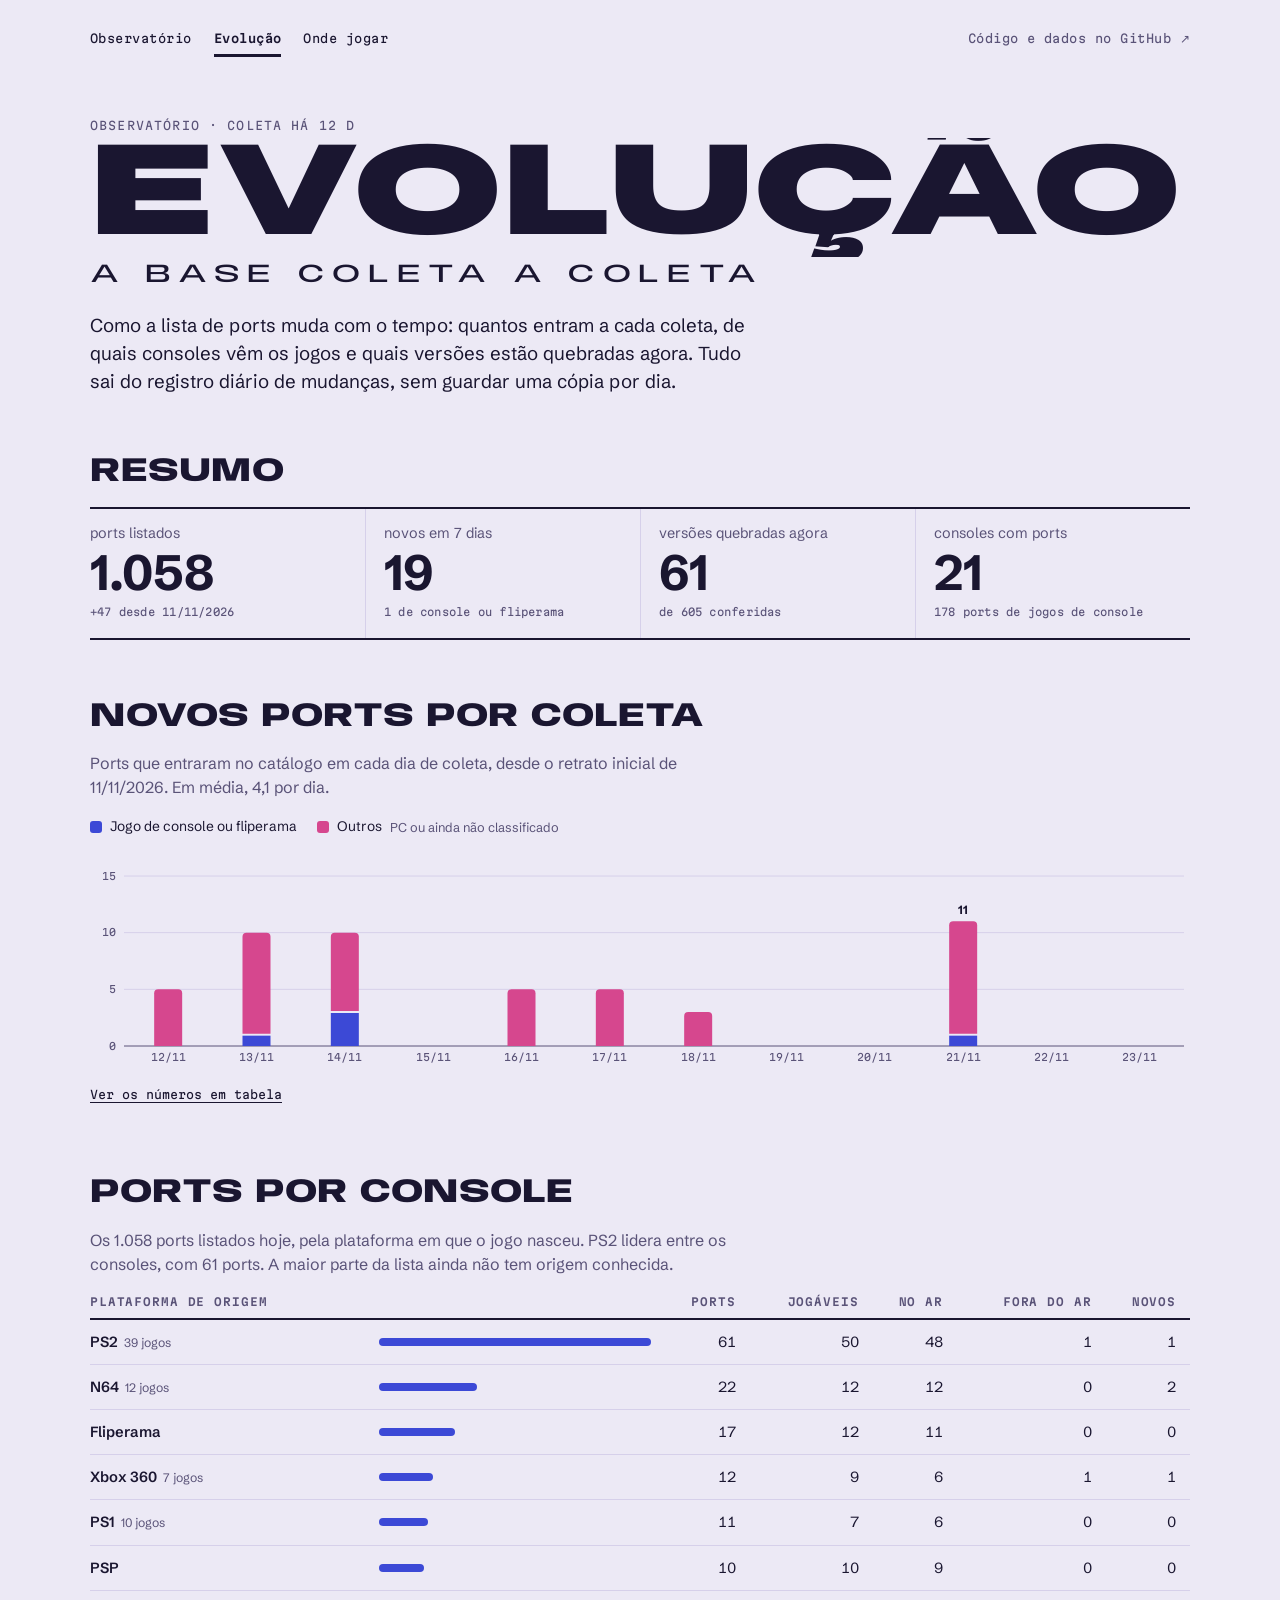
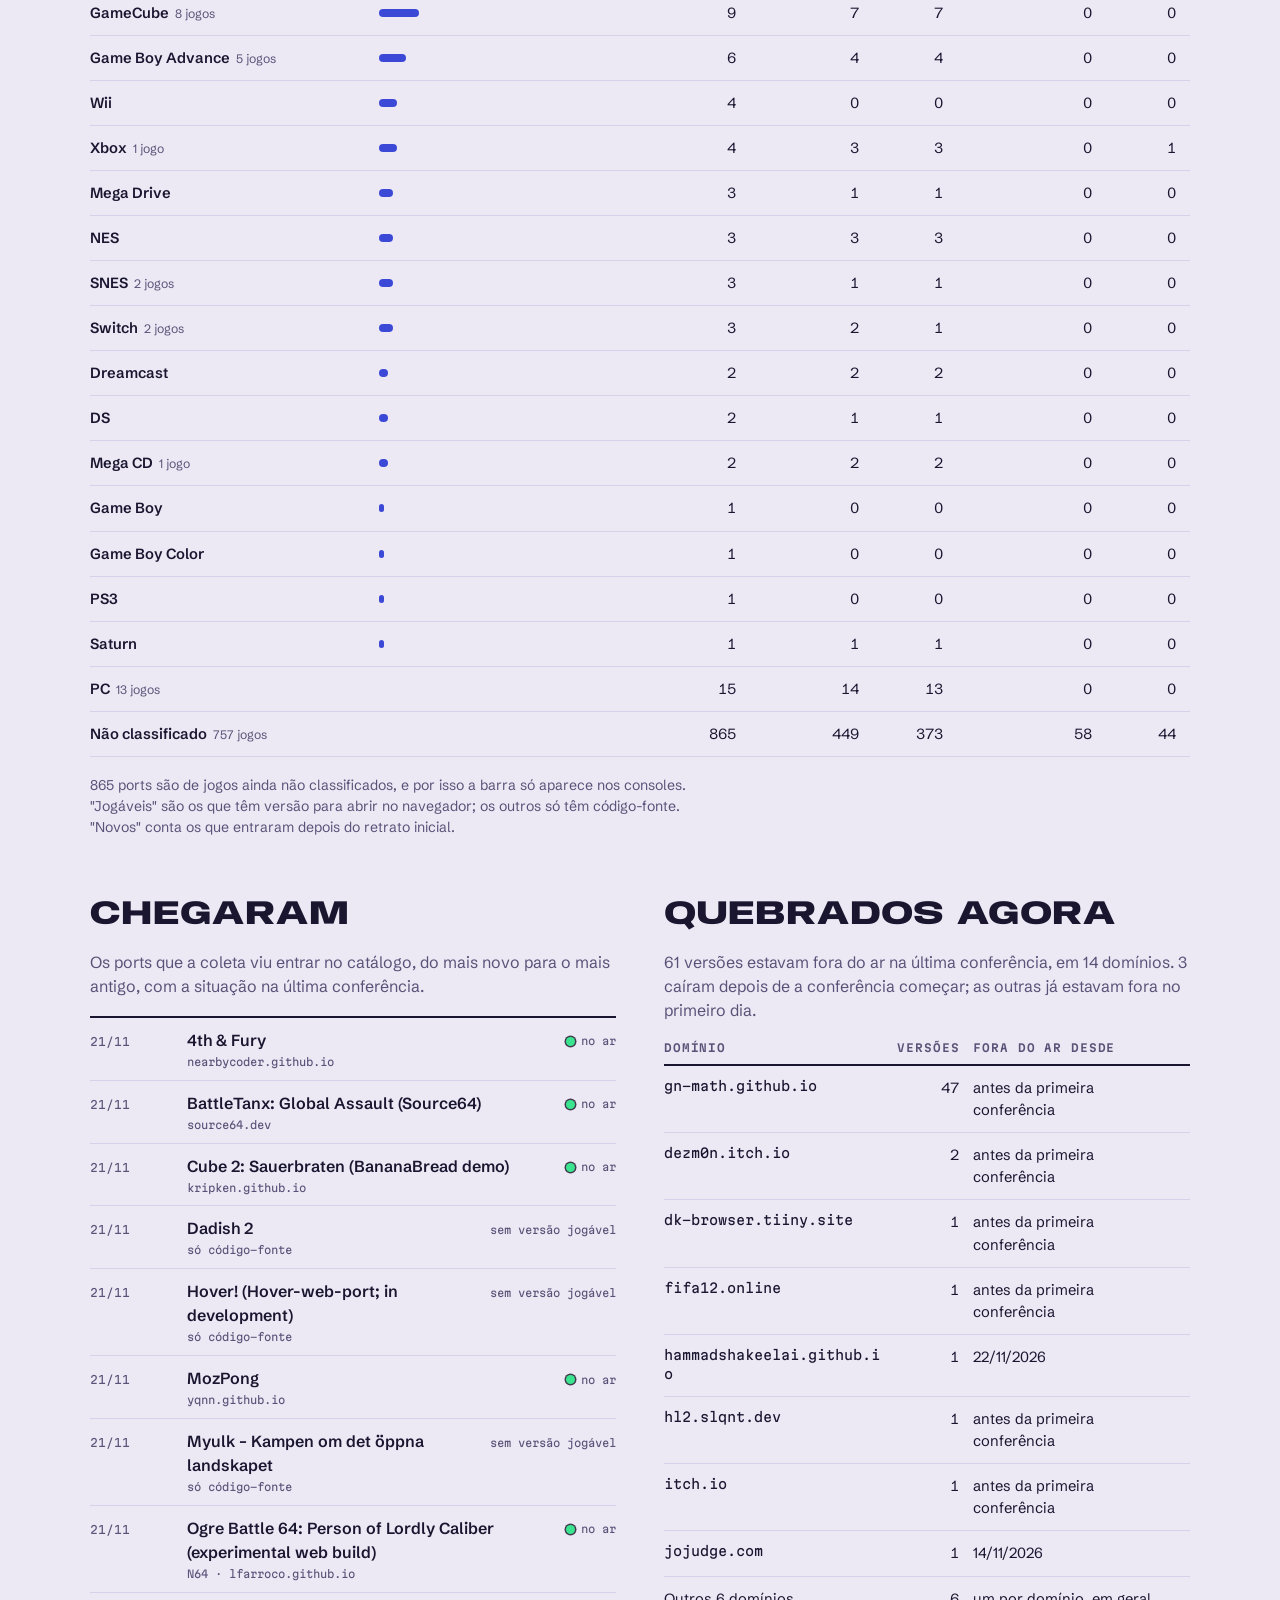
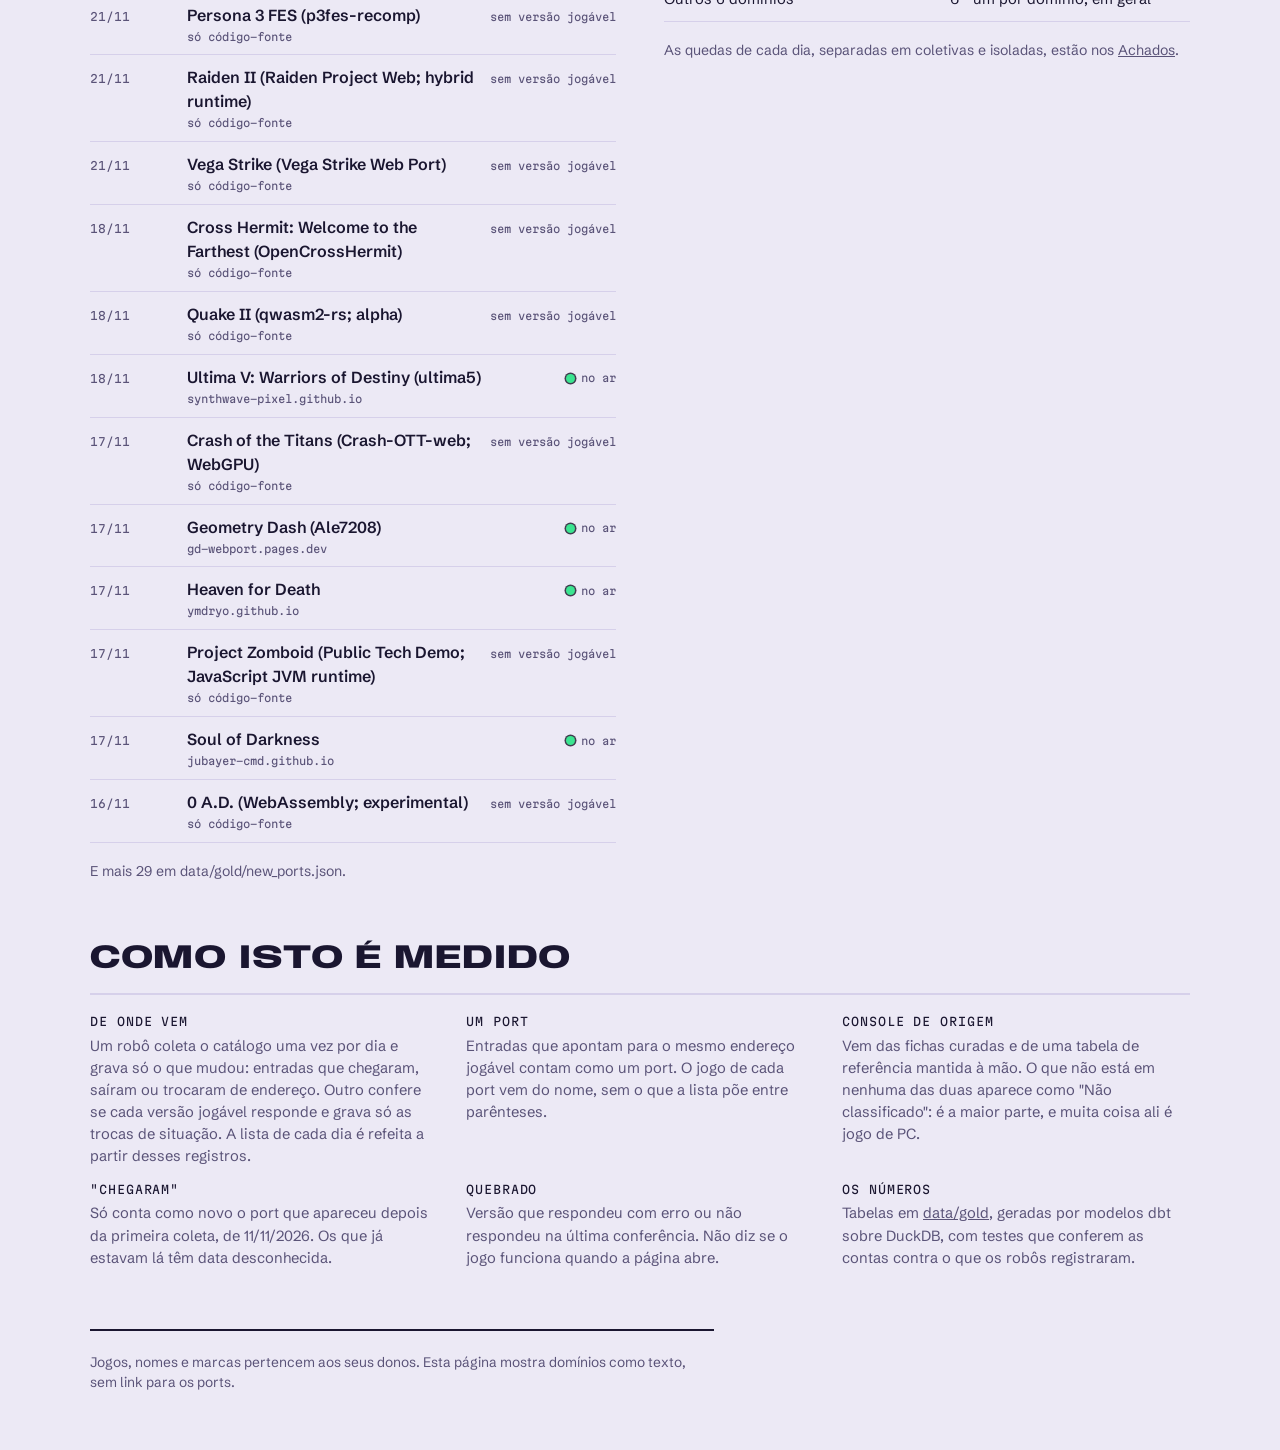
==== commit 0a1dfb6a: "Coleta de catálogos de 2026-11-23 15:20 UTC: ultimate-catalog 1073 entradas (+6 −0 ~3); bottleship-c" ====
--- a/docs/evolucao/index.html
+++ b/docs/evolucao/index.html
@@ -321,7 +321,7 @@
   </footer>
 </div>
 
-<script type="application/json" id="dados">{"repo":"https://github.com/GabrielKSG7/LOKGAM","days":[{"added":0,"added_console":0,"checked":null,"console_ports":174,"day":"2026-11-11","offline":null,"ports":1011,"removed":0,"run_at":"2026-11-11T21:20:07Z"},{"added":5,"added_console":0,"checked":571,"console_ports":174,"day":"2026-11-12","offline":59,"ports":1016,"removed":0,"run_at":"2026-11-12T13:14:41Z"},{"added":10,"added_console":1,"checked":577,"console_ports":175,"day":"2026-11-13","offline":88,"ports":1026,"removed":0,"run_at":"2026-11-13T12:36:42Z"},{"added":10,"added_console":3,"checked":579,"console_ports":178,"day":"2026-11-14","offline":89,"ports":1036,"removed":0,"run_at":"2026-11-14T11:44:39Z"},{"added":0,"added_console":0,"checked":579,"console_ports":178,"day":"2026-11-15","offline":89,"ports":1036,"removed":0,"run_at":"2026-11-15T12:14:42Z"},{"added":5,"added_console":0,"checked":582,"console_ports":178,"day":"2026-11-16","offline":60,"ports":1041,"removed":0,"run_at":"2026-11-16T13:07:50Z"},{"added":5,"added_console":0,"checked":585,"console_ports":178,"day":"2026-11-17","offline":60,"ports":1045,"removed":1,"run_at":"2026-11-17T14:08:25Z"},{"added":3,"added_console":0,"checked":586,"console_ports":178,"day":"2026-11-18","offline":60,"ports":1048,"removed":0,"run_at":"2026-11-18T13:25:44Z"},{"added":0,"added_console":0,"checked":586,"console_ports":178,"day":"2026-11-19","offline":60,"ports":1048,"removed":0,"run_at":"2026-11-19T13:53:18Z"},{"added":0,"added_console":0,"checked":586,"console_ports":178,"day":"2026-11-20","offline":60,"ports":1048,"removed":0,"run_at":"2026-11-20T13:35:31Z"},{"added":11,"added_console":1,"checked":599,"console_ports":178,"day":"2026-11-21","offline":61,"ports":1058,"removed":1,"run_at":"2026-11-21T12:59:43Z"},{"added":0,"added_console":0,"checked":599,"console_ports":178,"day":"2026-11-22","offline":62,"ports":1058,"removed":0,"run_at":"2026-11-22T12:51:01Z"}],"platforms":[{"added_since_baseline":0,"games":17,"is_console":true,"offline":0,"online":11,"platform":"Arcade","playable":12,"ports":17,"unstable":0,"unverified":1},{"added_since_baseline":0,"games":2,"is_console":true,"offline":0,"online":1,"platform":"DS","playable":1,"ports":2,"unstable":0,"unverified":0},{"added_since_baseline":0,"games":2,"is_console":true,"offline":0,"online":2,"platform":"Dreamcast","playable":2,"ports":2,"unstable":0,"unverified":0},{"added_since_baseline":0,"games":1,"is_console":true,"offline":0,"online":0,"platform":"Game Boy","playable":0,"ports":1,"unstable":0,"unverified":0},{"added_since_baseline":0,"games":5,"is_console":true,"offline":0,"online":4,"platform":"Game Boy Advance","playable":4,"ports":6,"unstable":0,"unverified":0},{"added_since_baseline":0,"games":1,"is_console":true,"offline":0,"online":0,"platform":"Game Boy Color","playable":0,"ports":1,"unstable":0,"unverified":0},{"added_since_baseline":0,"games":8,"is_console":true,"offline":0,"online":7,"platform":"GameCube","playable":7,"ports":9,"unstable":0,"unverified":0},{"added_since_baseline":0,"games":1,"is_console":true,"offline":0,"online":2,"platform":"Mega CD","playable":2,"ports":2,"unstable":0,"unverified":0},{"added_since_baseline":0,"games":3,"is_console":true,"offline":0,"online":1,"platform":"Mega Drive","playable":1,"ports":3,"unstable":0,"unverified":0},{"added_since_baseline":2,"games":12,"is_console":true,"offline":0,"online":12,"platform":"N64","playable":12,"ports":22,"unstable":0,"unverified":0},{"added_since_baseline":0,"games":3,"is_console":true,"offline":0,"online":3,"platform":"NES","playable":3,"ports":3,"unstable":0,"unverified":0},{"added_since_baseline":44,"games":757,"is_console":false,"offline":58,"online":375,"platform":"Não classificado","playable":449,"ports":865,"unstable":10,"unverified":6},{"added_since_baseline":0,"games":13,"is_console":false,"offline":0,"online":13,"platform":"PC","playable":14,"ports":15,"unstable":0,"unverified":1},{"added_since_baseline":0,"games":10,"is_console":true,"offline":0,"online":6,"platform":"PS1","playable":7,"ports":11,"unstable":0,"unverified":1},{"added_since_baseline":1,"games":39,"is_console":true,"offline":1,"online":49,"platform":"PS2","playable":50,"ports":61,"unstable":0,"unverified":0},{"added_since_baseline":0,"games":1,"is_console":true,"offline":0,"online":0,"platform":"PS3","playable":0,"ports":1,"unstable":0,"unverified":0},{"added_since_baseline":0,"games":10,"is_console":true,"offline":0,"online":9,"platform":"PSP","playable":10,"ports":10,"unstable":1,"unverified":0},{"added_since_baseline":0,"games":2,"is_console":true,"offline":0,"online":1,"platform":"SNES","playable":1,"ports":3,"unstable":0,"unverified":0},{"added_since_baseline":0,"games":1,"is_console":true,"offline":0,"online":1,"platform":"Saturn","playable":1,"ports":1,"unstable":0,"unverified":0},{"added_since_baseline":0,"games":2,"is_console":true,"offline":0,"online":1,"platform":"Switch","playable":2,"ports":3,"unstable":0,"unverified":1},{"added_since_baseline":0,"games":4,"is_console":true,"offline":0,"online":0,"platform":"Wii","playable":0,"ports":4,"unstable":0,"unverified":0},{"added_since_baseline":1,"games":1,"is_console":true,"offline":0,"online":3,"platform":"Xbox","playable":3,"ports":4,"unstable":0,"unverified":0},{"added_since_baseline":1,"games":7,"is_console":true,"offline":0,"online":7,"platform":"Xbox 360","playable":9,"ports":12,"unstable":1,"unverified":1}],"new_ports":[{"first_seen":"2026-11-16T13:07:50Z","game_title":"0 A.D.","is_console":false,"listed":true,"platform":"Não classificado","play_host":null,"port_id":"ultimate-catalog:0-a-d-webassembly-experimental","removed_at":null,"state":null,"title":"0 A.D. (WebAssembly; experimental)"},{"first_seen":"2026-11-21T12:59:43Z","game_title":"4th & Fury","is_console":false,"listed":true,"platform":"Não classificado","play_host":"nearbycoder.github.io","port_id":"ultimate-catalog:4th-fury","removed_at":null,"state":"online","title":"4th & Fury"},{"first_seen":"2026-11-21T12:59:43Z","game_title":"BattleTanx: Global Assault","is_console":false,"listed":true,"platform":"Não classificado","play_host":"source64.dev","port_id":"ultimate-catalog:battletanx-global-assault-source64","removed_at":null,"state":"online","title":"BattleTanx: Global Assault (Source64)"},{"first_seen":"2026-11-16T13:07:50Z","game_title":"Blast Corps","is_console":false,"listed":true,"platform":"Não classificado","play_host":"doridian.github.io","port_id":"ultimate-catalog:blast-corps-dozerencore","removed_at":null,"state":"online","title":"Blast Corps (DozerEncore)"},{"first_seen":"2026-11-14T11:44:39Z","game_title":"Blur","is_console":false,"listed":true,"platform":"Não classificado","play_host":null,"port_id":"ultimate-catalog:blur-blur-web","removed_at":null,"state":null,"title":"Blur (blur-web)"},{"first_seen":"2026-11-13T12:36:42Z","game_title":"Bounce Tales","is_console":false,"listed":true,"platform":"Não classificado","play_host":"prasannaone.github.io","port_id":"ultimate-catalog:bounce-tales","removed_at":null,"state":"online","title":"Bounce Tales"},{"first_seen":"2026-11-17T13:50:26Z","game_title":"Crash of the Titans","is_console":false,"listed":true,"platform":"Não classificado","play_host":null,"port_id":"ultimate-catalog:crash-of-the-titans-crash-ott-web-webgpu","removed_at":null,"state":null,"title":"Crash of the Titans (Crash-OTT-web; WebGPU)"},{"first_seen":"2026-11-18T13:25:44Z","game_title":"Cross Hermit: Welcome to the Farthest","is_console":false,"listed":true,"platform":"Não classificado","play_host":null,"port_id":"ultimate-catalog:cross-hermit-welcome-to-the-farthest-opencrosshermit","removed_at":null,"state":null,"title":"Cross Hermit: Welcome to the Farthest (OpenCrossHermit)"},{"first_seen":"2026-11-21T12:59:43Z","game_title":"Cube 2: Sauerbraten","is_console":false,"listed":true,"platform":"Não classificado","play_host":"kripken.github.io","port_id":"ultimate-catalog:cube-2-sauerbraten-bananabread-demo","removed_at":null,"state":"online","title":"Cube 2: Sauerbraten (BananaBread demo)"},{"first_seen":"2026-11-21T12:59:43Z","game_title":"Dadish 2","is_console":false,"listed":true,"platform":"Não classificado","play_host":null,"port_id":"ultimate-catalog:dadish-2","removed_at":null,"state":null,"title":"Dadish 2"},{"first_seen":"2026-11-17T13:50:26Z","game_title":"Geometry Dash","is_console":false,"listed":true,"platform":"Não classificado","play_host":"gd-webport.pages.dev","port_id":"ultimate-catalog:geometry-dash-ale7208","removed_at":null,"state":"online","title":"Geometry Dash (Ale7208)"},{"first_seen":"2026-11-14T11:44:39Z","game_title":"Grand Theft Auto IV","is_console":true,"listed":true,"platform":"Xbox 360","play_host":null,"port_id":"ultimate-catalog:grand-theft-auto-iv-regrandiv-v2","removed_at":null,"state":null,"title":"Grand Theft Auto IV (reGRANDIV-v2)"},{"first_seen":"2026-11-14T11:44:39Z","game_title":"Halo: Combat Evolved","is_console":true,"listed":true,"platform":"Xbox","play_host":null,"port_id":"ultimate-catalog:halo-combat-evolved-halo-ce-web-multiplayer","removed_at":null,"state":null,"title":"Halo: Combat Evolved (halo-ce-web-multiplayer)"},{"first_seen":"2026-11-17T13:50:26Z","game_title":"Heaven for Death","is_console":false,"listed":true,"platform":"Não classificado","play_host":"ymdryo.github.io","port_id":"ultimate-catalog:heaven-for-death","removed_at":null,"state":"online","title":"Heaven for Death"},{"first_seen":"2026-11-21T12:59:43Z","game_title":"Hover!","is_console":false,"listed":true,"platform":"Não classificado","play_host":null,"port_id":"ultimate-catalog:hover-hover-web-port-in-development","removed_at":null,"state":null,"title":"Hover! (Hover-web-port; in development)"},{"first_seen":"2026-11-14T11:44:39Z","game_title":"Just Shapes & Beats","is_console":false,"listed":true,"platform":"Não classificado","play_host":null,"port_id":"ultimate-catalog:just-shapes-beats-web-port","removed_at":null,"state":null,"title":"Just Shapes & Beats (web port)"},{"first_seen":"2026-11-12T13:14:41Z","game_title":"Kagetsu Tohya","is_console":false,"listed":true,"platform":"Não classificado","play_host":"kagetsu.pages.dev","port_id":"ultimate-catalog:kagetsu-tohya","removed_at":null,"state":"online","title":"Kagetsu Tohya"},{"first_seen":"2026-11-13T12:36:42Z","game_title":"LEGO Star Wars: The Video Game","is_console":false,"listed":true,"platform":"Não classificado","play_host":"down1oads.github.io","port_id":"ultimate-catalog:lego-star-wars-the-video-game","removed_at":null,"state":"online","title":"LEGO Star Wars: The Video Game"},{"first_seen":"2026-11-12T13:14:41Z","game_title":"Maisy's Playhouse","is_console":false,"listed":true,"platform":"Não classificado","play_host":"games.nostalgiarealm.com","port_id":"ultimate-catalog:maisy-s-playhouse","removed_at":null,"state":"online","title":"Maisy's Playhouse"},{"first_seen":"2026-11-16T13:07:50Z","game_title":"Marble Marcher","is_console":false,"listed":true,"platform":"Não classificado","play_host":null,"port_id":"ultimate-catalog:marble-marcher-webgpu-early-development","removed_at":null,"state":null,"title":"Marble Marcher (WebGPU; early development)"},{"first_seen":"2026-11-13T12:36:42Z","game_title":"Midnight Club 3: DUB Edition","is_console":true,"listed":true,"platform":"PS2","play_host":"dubedition.xyz","port_id":"ultimate-catalog:midnight-club-3-dub-edition-mc3-web-study","removed_at":null,"state":"online","title":"Midnight Club 3: DUB Edition (mc3-web-study)"},{"first_seen":"2026-11-21T12:59:43Z","game_title":"MozPong","is_console":false,"listed":true,"platform":"Não classificado","play_host":"yqnn.github.io","port_id":"ultimate-catalog:mozpong","removed_at":null,"state":"online","title":"MozPong"},{"first_seen":"2026-11-21T12:59:43Z","game_title":"Myulk – Kampen om det öppna landskapet","is_console":false,"listed":true,"platform":"Não classificado","play_host":null,"port_id":"ultimate-catalog:myulk-kampen-om-det-oppna-landskapet","removed_at":null,"state":null,"title":"Myulk – Kampen om det öppna landskapet"},{"first_seen":"2026-11-21T12:59:43Z","game_title":"Ogre Battle 64: Person of Lordly Caliber","is_console":true,"listed":true,"platform":"N64","play_host":"lfarroco.github.io","port_id":"ultimate-catalog:ogre-battle-64-person-of-lordly-caliber-experimental-web-build","removed_at":null,"state":"online","title":"Ogre Battle 64: Person of Lordly Caliber (experimental web build)"},{"first_seen":"2026-11-13T12:36:42Z","game_title":"Passage","is_console":false,"listed":true,"platform":"Não classificado","play_host":"judooochp.github.io","port_id":"ultimate-catalog:passage","removed_at":null,"state":"online","title":"Passage"},{"first_seen":"2026-11-12T13:14:41Z","game_title":"Persona 1","is_console":false,"listed":true,"platform":"Não classificado","play_host":null,"port_id":"ultimate-catalog:persona-1","removed_at":null,"state":null,"title":"Persona 1"},{"first_seen":"2026-11-21T12:59:43Z","game_title":"Persona 3 FES","is_console":false,"listed":true,"platform":"Não classificado","play_host":null,"port_id":"ultimate-catalog:persona-3-fes-p3fes-recomp","removed_at":null,"state":null,"title":"Persona 3 FES (p3fes-recomp)"},{"first_seen":"2026-11-12T13:14:41Z","game_title":"PetWings","is_console":false,"listed":true,"platform":"Não classificado","play_host":null,"port_id":"ultimate-catalog:petwings","removed_at":null,"state":null,"title":"PetWings"},{"first_seen":"2026-11-13T12:36:42Z","game_title":"Please, Don't Touch Anything 3D","is_console":false,"listed":true,"platform":"Não classificado","play_host":null,"port_id":"ultimate-catalog:please-don-t-touch-anything-3d","removed_at":null,"state":null,"title":"Please, Don't Touch Anything 3D"},{"first_seen":"2026-11-14T11:44:39Z","game_title":"Pokémon Platinum","is_console":false,"listed":true,"platform":"Não classificado","play_host":null,"port_id":"ultimate-catalog:pokemon-platinum-open-sinnoh","removed_at":null,"state":null,"title":"Pokémon Platinum (open-sinnoh)"},{"first_seen":"2026-11-17T13:50:26Z","game_title":"Project Zomboid","is_console":false,"listed":true,"platform":"Não classificado","play_host":null,"port_id":"ultimate-catalog:project-zomboid-public-tech-demo-javascript-jvm-runtime","removed_at":null,"state":null,"title":"Project Zomboid (Public Tech Demo; JavaScript JVM runtime)"},{"first_seen":"2026-11-18T13:25:44Z","game_title":"Quake 2","is_console":false,"listed":true,"platform":"Não classificado","play_host":null,"port_id":"ultimate-catalog:quake-ii-qwasm2-rs-alpha","removed_at":null,"state":null,"title":"Quake II (qwasm2-rs; alpha)"},{"first_seen":"2026-11-21T12:59:43Z","game_title":"Raiden II","is_console":false,"listed":true,"platform":"Não classificado","play_host":null,"port_id":"ultimate-catalog:raiden-ii-raiden-project-web-hybrid-runtime","removed_at":null,"state":null,"title":"Raiden II (Raiden Project Web; hybrid runtime)"},{"first_seen":"2026-11-13T12:36:42Z","game_title":"Rust Legacy","is_console":false,"listed":true,"platform":"Não classificado","play_host":null,"port_id":"ultimate-catalog:rust-legacy","removed_at":null,"state":null,"title":"Rust Legacy"},{"first_seen":"2026-11-13T12:36:42Z","game_title":"Slingshot","is_console":false,"listed":true,"platform":"Não classificado","play_host":"phoenox.github.io","port_id":"ultimate-catalog:slingshot","removed_at":null,"state":"online","title":"Slingshot"},{"first_seen":"2026-11-12T13:14:41Z","game_title":"Sobosuba","is_console":false,"listed":true,"platform":"Não classificado","play_host":"kn0tzer.work.gd","port_id":"ultimate-catalog:sobosuba","removed_at":null,"state":"online","title":"Sobosuba"},{"first_seen":"2026-11-16T13:07:50Z","game_title":"Sonic Robo Blast 2 Kart","is_console":false,"listed":true,"platform":"Não classificado","play_host":"kartweb.gvbvdxx.me","port_id":"ultimate-catalog:sonic-robo-blast-2-kart-srb2kartweb","removed_at":null,"state":"online","title":"Sonic Robo Blast 2 Kart (SRB2KartWeb)"},{"first_seen":"2026-11-17T13:50:26Z","game_title":"Soul of Darkness","is_console":false,"listed":true,"platform":"Não classificado","play_host":"jubayer-cmd.github.io","port_id":"ultimate-catalog:soul-of-darkness","removed_at":null,"state":"online","title":"Soul of Darkness"},{"first_seen":"2026-11-14T11:44:39Z","game_title":"Super Mario 64","is_console":true,"listed":true,"platform":"N64","play_host":"andrewnakas.github.io","port_id":"ultimate-catalog:super-mario-64-sm64-cleanroom","removed_at":null,"state":"online","title":"Super Mario 64 (sm64-cleanroom)"},{"first_seen":"2026-11-16T13:07:50Z","game_title":"SuperTuxKart","is_console":false,"listed":true,"platform":"Não classificado","play_host":null,"port_id":"ultimate-catalog:supertuxkart-webassembly-experimental","removed_at":null,"state":null,"title":"SuperTuxKart (WebAssembly; experimental)"},{"first_seen":"2026-11-13T12:36:42Z","game_title":"Tennis Game","is_console":false,"listed":true,"platform":"Não classificado","play_host":"kyleschichl0x16.github.io","port_id":"ultimate-catalog:tennis-game","removed_at":null,"state":"online","title":"Tennis Game"},{"first_seen":"2026-11-14T11:44:39Z","game_title":"The Legend of Zelda: Ocarina of Time","is_console":false,"listed":true,"platform":"Não classificado","play_host":"andrewnakas.github.io","port_id":"ultimate-catalog:the-legend-of-zelda-ocarina-of-time-oot-cleanroom","removed_at":null,"state":"online","title":"The Legend of Zelda: Ocarina of Time (oot-cleanroom)"},{"first_seen":"2026-11-14T11:44:39Z","game_title":"Turok 2: Seeds of Evil","is_console":false,"listed":true,"platform":"Não classificado","play_host":null,"port_id":"ultimate-catalog:turok-2-seeds-of-evil-turok-2-recomp","removed_at":null,"state":null,"title":"Turok 2: Seeds of Evil (turok-2-recomp)"},{"first_seen":"2026-11-14T11:44:39Z","game_title":"Turok 3: Shadow of Oblivion","is_console":false,"listed":true,"platform":"Não classificado","play_host":null,"port_id":"ultimate-catalog:turok-3-shadow-of-oblivion-turok-3-recomp","removed_at":null,"state":null,"title":"Turok 3: Shadow of Oblivion (turok-3-recomp)"},{"first_seen":"2026-11-14T11:44:39Z","game_title":"Turok: Dinosaur Hunter","is_console":false,"listed":true,"platform":"Não classificado","play_host":null,"port_id":"ultimate-catalog:turok-dinosaur-hunter-turok-recomp","removed_at":null,"state":null,"title":"Turok: Dinosaur Hunter (turok-recomp)"},{"first_seen":"2026-11-18T13:25:44Z","game_title":"Ultima V: Warriors of Destiny","is_console":false,"listed":true,"platform":"Não classificado","play_host":"synthwave-pixel.github.io","port_id":"ultimate-catalog:ultima-v-warriors-of-destiny-ultima5","removed_at":null,"state":"online","title":"Ultima V: Warriors of Destiny (ultima5)"},{"first_seen":"2026-11-21T12:59:43Z","game_title":"Vega Strike","is_console":false,"listed":true,"platform":"Não classificado","play_host":null,"port_id":"ultimate-catalog:vega-strike-vega-strike-web-port","removed_at":null,"state":null,"title":"Vega Strike (Vega Strike Web Port)"},{"first_seen":"2026-11-13T12:36:42Z","game_title":"Yar Arazi","is_console":false,"listed":true,"platform":"Não classificado","play_host":null,"port_id":"ultimate-catalog:yar-arazi","removed_at":null,"state":null,"title":"Yar Arazi"},{"first_seen":"2026-11-13T12:36:42Z","game_title":"Zanac EX","is_console":false,"listed":true,"platform":"Não classificado","play_host":null,"port_id":"ultimate-catalog:zanac-ex","removed_at":null,"state":null,"title":"Zanac EX"}],"broken":[{"title":"Amanda The Adventurer","platform":"Não classificado","is_console":false,"play_host":"gn-math.github.io","started_at":"2026-11-12T01:29:08Z","started_basis":"before_first_check","collective":true},{"title":"Andy's Apple Farm","platform":"Não classificado","is_console":false,"play_host":"gn-math.github.io","started_at":"2026-11-12T01:29:08Z","started_basis":"before_first_check","collective":true},{"title":"Baldi's Basics Classic Remastered","platform":"Não classificado","is_console":false,"play_host":"gn-math.github.io","started_at":"2026-11-12T01:29:08Z","started_basis":"before_first_check","collective":true},{"title":"Baldi's Basics Plus","platform":"Não classificado","is_console":false,"play_host":"gn-math.github.io","started_at":"2026-11-12T01:29:08Z","started_basis":"before_first_check","collective":true},{"title":"Bendy and The Ink Machine","platform":"Não classificado","is_console":false,"play_host":"gn-math.github.io","started_at":"2026-11-12T01:29:08Z","started_basis":"before_first_check","collective":true},{"title":"Bendy and The Ink Machine","platform":"Não classificado","is_console":false,"play_host":"gn-math.github.io","started_at":"2026-11-12T01:29:08Z","started_basis":"before_first_check","collective":true},{"title":"BERGENTRUCK 201x","platform":"Não classificado","is_console":false,"play_host":"gn-math.github.io","started_at":"2026-11-12T01:29:08Z","started_basis":"before_first_check","collective":true},{"title":"BLOODMONEY!","platform":"Não classificado","is_console":false,"play_host":"gn-math.github.io","started_at":"2026-11-12T01:29:08Z","started_basis":"before_first_check","collective":true},{"title":"Buckshot Roulette","platform":"Não classificado","is_console":false,"play_host":"gn-math.github.io","started_at":"2026-11-12T01:29:08Z","started_basis":"before_first_check","collective":true},{"title":"Call of Duty: Black Ops Zombies","platform":"Não classificado","is_console":false,"play_host":"vel.gg","started_at":"2026-11-12T01:29:08Z","started_basis":"before_first_check","collective":false},{"title":"Class of '09","platform":"Não classificado","is_console":false,"play_host":"gn-math.github.io","started_at":"2026-11-12T01:29:08Z","started_basis":"before_first_check","collective":true},{"title":"Cuphead","platform":"Não classificado","is_console":false,"play_host":"gn-math.github.io","started_at":"2026-11-12T01:29:08Z","started_basis":"before_first_check","collective":true},{"title":"Cut the Rope (H5DX)","platform":"Não classificado","is_console":false,"play_host":"yell0wsuit.github.io","started_at":"2026-11-12T01:29:08Z","started_basis":"before_first_check","collective":false},{"title":"Dead Plate","platform":"Não classificado","is_console":false,"play_host":"gn-math.github.io","started_at":"2026-11-12T01:29:08Z","started_basis":"before_first_check","collective":true},{"title":"Deadseat","platform":"Não classificado","is_console":false,"play_host":"gn-math.github.io","started_at":"2026-11-12T01:29:08Z","started_basis":"before_first_check","collective":true},{"title":"Deltarune","platform":"Não classificado","is_console":false,"play_host":"gn-math.github.io","started_at":"2026-11-12T01:29:08Z","started_basis":"before_first_check","collective":true},{"title":"Do NOT Take This Cat Home","platform":"Não classificado","is_console":false,"play_host":"gn-math.github.io","started_at":"2026-11-12T01:29:08Z","started_basis":"before_first_check","collective":true},{"title":"Doom (wasoom)","platform":"Não classificado","is_console":false,"play_host":"wasoom.pages.dev","started_at":"2026-11-21T12:59:43Z","started_basis":"observed","collective":false},{"title":"Dungeon Keeper","platform":"Não classificado","is_console":false,"play_host":"dk-browser.tiiny.site","started_at":"2026-11-12T01:29:08Z","started_basis":"before_first_check","collective":false},{"title":"Fears To Fathom","platform":"Não classificado","is_console":false,"play_host":"gn-math.github.io","started_at":"2026-11-12T01:29:08Z","started_basis":"before_first_check","collective":true},{"title":"Feed & Grow Fish","platform":"Não classificado","is_console":false,"play_host":"reeyukifish.pages.dev","started_at":"2026-11-12T01:29:08Z","started_basis":"before_first_check","collective":false},{"title":"FIFA 12","platform":"Não classificado","is_console":false,"play_host":"fifa12.online","started_at":"2026-11-12T01:29:08Z","started_basis":"before_first_check","collective":false},{"title":"FlatOut 2 (dezm0n web port)","platform":"Não classificado","is_console":false,"play_host":"itch.io","started_at":"2026-11-12T01:29:08Z","started_basis":"before_first_check","collective":false},{"title":"FNAF","platform":"Não classificado","is_console":false,"play_host":"gn-math.github.io","started_at":"2026-11-12T01:29:08Z","started_basis":"before_first_check","collective":true},{"title":"Getting Over It","platform":"Não classificado","is_console":false,"play_host":"gn-math.github.io","started_at":"2026-11-12T01:29:08Z","started_basis":"before_first_check","collective":true},{"title":"GTA V (gta5-web, WebGPU)","platform":"Xbox 360","is_console":true,"play_host":"hammadshakeelai.github.io","started_at":"2026-11-22T12:51:02Z","started_basis":"observed","collective":false},{"title":"Half Life 2","platform":"Não classificado","is_console":false,"play_host":"hl2.slqnt.dev","started_at":"2026-11-12T01:29:08Z","started_basis":"before_first_check","collective":false},{"title":"Happy Sheepies","platform":"Não classificado","is_console":false,"play_host":"gn-math.github.io","started_at":"2026-11-12T01:29:08Z","started_basis":"before_first_check","collective":true},{"title":"Hollow Knight (dezm0n web port)","platform":"Não classificado","is_console":false,"play_host":"dezm0n.itch.io","started_at":"2026-11-12T01:29:08Z","started_basis":"before_first_check","collective":false},{"title":"Hotline Miami","platform":"Não classificado","is_console":false,"play_host":"gn-math.github.io","started_at":"2026-11-12T01:29:08Z","started_basis":"before_first_check","collective":true},{"title":"Human Expenditure Program","platform":"Não classificado","is_console":false,"play_host":"gn-math.github.io","started_at":"2026-11-12T01:29:08Z","started_basis":"before_first_check","collective":true},{"title":"I Can't Believe It's Not Sonic 1","platform":"Não classificado","is_console":false,"play_host":"jojudge.com","started_at":"2026-11-14T11:44:40Z","started_basis":"observed","collective":false},{"title":"Jelly Drift","platform":"Não classificado","is_console":false,"play_host":"gn-math.github.io","started_at":"2026-11-12T01:29:08Z","started_basis":"before_first_check","collective":true},{"title":"Karlson","platform":"Não classificado","is_console":false,"play_host":"gn-math.github.io","started_at":"2026-11-12T01:29:08Z","started_basis":"before_first_check","collective":true},{"title":"Kindergarten 1 & 2","platform":"Não classificado","is_console":false,"play_host":"gn-math.github.io","started_at":"2026-11-12T01:29:08Z","started_basis":"before_first_check","collective":true},{"title":"Kino der Toten (theeagler1234 mirror)","platform":"Não classificado","is_console":false,"play_host":"theeagler1234-alt.github.io","started_at":"2026-11-12T01:29:08Z","started_basis":"before_first_check","collective":false},{"title":"koi/_flixel","platform":"Não classificado","is_console":false,"play_host":"oldgrounds.xyz","started_at":"2026-11-12T01:29:08Z","started_basis":"before_first_check","collective":false},{"title":"Lacey's Flash Games","platform":"Não classificado","is_console":false,"play_host":"gn-math.github.io","started_at":"2026-11-12T01:29:08Z","started_basis":"before_first_check","collective":true},{"title":"Milkman Karlson","platform":"Não classificado","is_console":false,"play_host":"gn-math.github.io","started_at":"2026-11-12T01:29:08Z","started_basis":"before_first_check","collective":true},{"title":"Minesweeper Plus","platform":"Não classificado","is_console":false,"play_host":"gn-math.github.io","started_at":"2026-11-12T01:29:08Z","started_basis":"before_first_check","collective":true},{"title":"Need for Speed: Most Wanted (2005) (dezm0n web port)","platform":"PS2","is_console":true,"play_host":"dezm0n.itch.io","started_at":"2026-11-12T01:29:08Z","started_basis":"before_first_check","collective":false},{"title":"OMORI","platform":"Não classificado","is_console":false,"play_host":"gn-math.github.io","started_at":"2026-11-12T01:29:08Z","started_basis":"before_first_check","collective":true},{"title":"People Playground","platform":"Não classificado","is_console":false,"play_host":"gn-math.github.io","started_at":"2026-11-12T01:29:08Z","started_basis":"before_first_check","collective":true},{"title":"Pizza Tower","platform":"Não classificado","is_console":false,"play_host":"gn-math.github.io","started_at":"2026-11-12T01:29:08Z","started_basis":"before_first_check","collective":true},{"title":"R.E.P.O","platform":"Não classificado","is_console":false,"play_host":"gn-math.github.io","started_at":"2026-11-12T01:29:08Z","started_basis":"before_first_check","collective":true},{"title":"RAFT","platform":"Não classificado","is_console":false,"play_host":"gn-math.github.io","started_at":"2026-11-12T01:29:08Z","started_basis":"before_first_check","collective":true},{"title":"Schoolboy Runaway","platform":"Não classificado","is_console":false,"play_host":"gn-math.github.io","started_at":"2026-11-12T01:29:08Z","started_basis":"before_first_check","collective":true},{"title":"Slender: The Eight Pages","platform":"Não classificado","is_console":false,"play_host":"gn-math.github.io","started_at":"2026-11-12T01:29:08Z","started_basis":"before_first_check","collective":true},{"title":"SONIC.EXE","platform":"Não classificado","is_console":false,"play_host":"gn-math.github.io","started_at":"2026-11-12T01:29:08Z","started_basis":"before_first_check","collective":true},{"title":"Speed Stars","platform":"Não classificado","is_console":false,"play_host":"gn-math.github.io","started_at":"2026-11-12T01:29:08Z","started_basis":"before_first_check","collective":true},{"title":"Tattletail","platform":"Não classificado","is_console":false,"play_host":"gn-math.github.io","started_at":"2026-11-12T01:29:08Z","started_basis":"before_first_check","collective":true},{"title":"That's Not My Neighbor","platform":"Não classificado","is_console":false,"play_host":"gn-math.github.io","started_at":"2026-11-12T01:29:08Z","started_basis":"before_first_check","collective":true},{"title":"Deadseat","platform":"Não classificado","is_console":false,"play_host":"gn-math.github.io","started_at":"2026-11-12T01:29:08Z","started_basis":"before_first_check","collective":true},{"title":"The Man From the Window","platform":"Não classificado","is_console":false,"play_host":"gn-math.github.io","started_at":"2026-11-12T01:29:08Z","started_basis":"before_first_check","collective":true},{"title":"Trombone Champ","platform":"Não classificado","is_console":false,"play_host":"wasm.rip","started_at":"2026-11-12T01:29:08Z","started_basis":"before_first_check","collective":false},{"title":"Ultrakill Prelude","platform":"Não classificado","is_console":false,"play_host":"gn-math.github.io","started_at":"2026-11-12T01:29:08Z","started_basis":"before_first_check","collective":true},{"title":"Undertale","platform":"Não classificado","is_console":false,"play_host":"gn-math.github.io","started_at":"2026-11-12T01:29:08Z","started_basis":"before_first_check","collective":true},{"title":"Undertale Yellow","platform":"Não classificado","is_console":false,"play_host":"gn-math.github.io","started_at":"2026-11-12T01:29:08Z","started_basis":"before_first_check","collective":true},{"title":"Webfishing","platform":"Não classificado","is_console":false,"play_host":"gn-math.github.io","started_at":"2026-11-12T01:29:08Z","started_basis":"before_first_check","collective":true},{"title":"Witch's Heart","platform":"Não classificado","is_console":false,"play_host":"gn-math.github.io","started_at":"2026-11-12T01:29:08Z","started_basis":"before_first_check","collective":true},{"title":"Yandere Simulator","platform":"Não classificado","is_console":false,"play_host":"gn-math.github.io","started_at":"2026-11-12T01:29:08Z","started_basis":"before_first_check","collective":true},{"title":"Yume Nikki","platform":"Não classificado","is_console":false,"play_host":"gn-math.github.io","started_at":"2026-11-12T01:29:08Z","started_basis":"before_first_check","collective":true}]}</script>
+<script type="application/json" id="dados">{"repo":"https://github.com/GabrielKSG7/LOKGAM","days":[{"added":0,"added_console":0,"checked":null,"console_ports":174,"day":"2026-11-11","offline":null,"ports":1011,"removed":0,"run_at":"2026-11-11T21:20:07Z"},{"added":5,"added_console":0,"checked":571,"console_ports":174,"day":"2026-11-12","offline":59,"ports":1016,"removed":0,"run_at":"2026-11-12T13:14:41Z"},{"added":10,"added_console":1,"checked":577,"console_ports":175,"day":"2026-11-13","offline":88,"ports":1026,"removed":0,"run_at":"2026-11-13T12:36:42Z"},{"added":10,"added_console":3,"checked":579,"console_ports":178,"day":"2026-11-14","offline":89,"ports":1036,"removed":0,"run_at":"2026-11-14T11:44:39Z"},{"added":0,"added_console":0,"checked":579,"console_ports":178,"day":"2026-11-15","offline":89,"ports":1036,"removed":0,"run_at":"2026-11-15T12:14:42Z"},{"added":5,"added_console":0,"checked":582,"console_ports":178,"day":"2026-11-16","offline":60,"ports":1041,"removed":0,"run_at":"2026-11-16T13:07:50Z"},{"added":5,"added_console":0,"checked":585,"console_ports":178,"day":"2026-11-17","offline":60,"ports":1045,"removed":1,"run_at":"2026-11-17T14:08:25Z"},{"added":3,"added_console":0,"checked":586,"console_ports":178,"day":"2026-11-18","offline":60,"ports":1048,"removed":0,"run_at":"2026-11-18T13:25:44Z"},{"added":0,"added_console":0,"checked":586,"console_ports":178,"day":"2026-11-19","offline":60,"ports":1048,"removed":0,"run_at":"2026-11-19T13:53:18Z"},{"added":0,"added_console":0,"checked":586,"console_ports":178,"day":"2026-11-20","offline":60,"ports":1048,"removed":0,"run_at":"2026-11-20T13:35:31Z"},{"added":11,"added_console":1,"checked":599,"console_ports":178,"day":"2026-11-21","offline":61,"ports":1058,"removed":1,"run_at":"2026-11-21T12:59:43Z"},{"added":0,"added_console":0,"checked":599,"console_ports":178,"day":"2026-11-22","offline":62,"ports":1058,"removed":0,"run_at":"2026-11-22T12:51:01Z"},{"added":0,"added_console":0,"checked":605,"console_ports":178,"day":"2026-11-23","offline":61,"ports":1058,"removed":0,"run_at":"2026-11-23T15:20:49Z"}],"platforms":[{"added_since_baseline":0,"games":17,"is_console":true,"offline":0,"online":11,"platform":"Arcade","playable":12,"ports":17,"unstable":0,"unverified":1},{"added_since_baseline":0,"games":2,"is_console":true,"offline":0,"online":1,"platform":"DS","playable":1,"ports":2,"unstable":0,"unverified":0},{"added_since_baseline":0,"games":2,"is_console":true,"offline":0,"online":2,"platform":"Dreamcast","playable":2,"ports":2,"unstable":0,"unverified":0},{"added_since_baseline":0,"games":1,"is_console":true,"offline":0,"online":0,"platform":"Game Boy","playable":0,"ports":1,"unstable":0,"unverified":0},{"added_since_baseline":0,"games":5,"is_console":true,"offline":0,"online":4,"platform":"Game Boy Advance","playable":4,"ports":6,"unstable":0,"unverified":0},{"added_since_baseline":0,"games":1,"is_console":true,"offline":0,"online":0,"platform":"Game Boy Color","playable":0,"ports":1,"unstable":0,"unverified":0},{"added_since_baseline":0,"games":8,"is_console":true,"offline":0,"online":7,"platform":"GameCube","playable":7,"ports":9,"unstable":0,"unverified":0},{"added_since_baseline":0,"games":1,"is_console":true,"offline":0,"online":2,"platform":"Mega CD","playable":2,"ports":2,"unstable":0,"unverified":0},{"added_since_baseline":0,"games":3,"is_console":true,"offline":0,"online":1,"platform":"Mega Drive","playable":1,"ports":3,"unstable":0,"unverified":0},{"added_since_baseline":2,"games":12,"is_console":true,"offline":0,"online":12,"platform":"N64","playable":12,"ports":22,"unstable":0,"unverified":0},{"added_since_baseline":0,"games":3,"is_console":true,"offline":0,"online":3,"platform":"NES","playable":3,"ports":3,"unstable":0,"unverified":0},{"added_since_baseline":44,"games":757,"is_console":false,"offline":58,"online":373,"platform":"Não classificado","playable":449,"ports":865,"unstable":12,"unverified":6},{"added_since_baseline":0,"games":13,"is_console":false,"offline":0,"online":13,"platform":"PC","playable":14,"ports":15,"unstable":0,"unverified":1},{"added_since_baseline":0,"games":10,"is_console":true,"offline":0,"online":6,"platform":"PS1","playable":7,"ports":11,"unstable":0,"unverified":1},{"added_since_baseline":1,"games":39,"is_console":true,"offline":1,"online":48,"platform":"PS2","playable":50,"ports":61,"unstable":1,"unverified":0},{"added_since_baseline":0,"games":1,"is_console":true,"offline":0,"online":0,"platform":"PS3","playable":0,"ports":1,"unstable":0,"unverified":0},{"added_since_baseline":0,"games":10,"is_console":true,"offline":0,"online":9,"platform":"PSP","playable":10,"ports":10,"unstable":1,"unverified":0},{"added_since_baseline":0,"games":2,"is_console":true,"offline":0,"online":1,"platform":"SNES","playable":1,"ports":3,"unstable":0,"unverified":0},{"added_since_baseline":0,"games":1,"is_console":true,"offline":0,"online":1,"platform":"Saturn","playable":1,"ports":1,"unstable":0,"unverified":0},{"added_since_baseline":0,"games":2,"is_console":true,"offline":0,"online":1,"platform":"Switch","playable":2,"ports":3,"unstable":0,"unverified":1},{"added_since_baseline":0,"games":4,"is_console":true,"offline":0,"online":0,"platform":"Wii","playable":0,"ports":4,"unstable":0,"unverified":0},{"added_since_baseline":1,"games":1,"is_console":true,"offline":0,"online":3,"platform":"Xbox","playable":3,"ports":4,"unstable":0,"unverified":0},{"added_since_baseline":1,"games":7,"is_console":true,"offline":1,"online":6,"platform":"Xbox 360","playable":9,"ports":12,"unstable":1,"unverified":1}],"new_ports":[{"first_seen":"2026-11-16T13:07:50Z","game_title":"0 A.D.","is_console":false,"listed":true,"platform":"Não classificado","play_host":null,"port_id":"ultimate-catalog:0-a-d-webassembly-experimental","removed_at":null,"state":null,"title":"0 A.D. (WebAssembly; experimental)"},{"first_seen":"2026-11-21T12:59:43Z","game_title":"4th & Fury","is_console":false,"listed":true,"platform":"Não classificado","play_host":"nearbycoder.github.io","port_id":"ultimate-catalog:4th-fury","removed_at":null,"state":"online","title":"4th & Fury"},{"first_seen":"2026-11-21T12:59:43Z","game_title":"BattleTanx: Global Assault","is_console":false,"listed":true,"platform":"Não classificado","play_host":"source64.dev","port_id":"ultimate-catalog:battletanx-global-assault-source64","removed_at":null,"state":"online","title":"BattleTanx: Global Assault (Source64)"},{"first_seen":"2026-11-16T13:07:50Z","game_title":"Blast Corps","is_console":false,"listed":true,"platform":"Não classificado","play_host":"doridian.github.io","port_id":"ultimate-catalog:blast-corps-dozerencore","removed_at":null,"state":"online","title":"Blast Corps (DozerEncore)"},{"first_seen":"2026-11-14T11:44:39Z","game_title":"Blur","is_console":false,"listed":true,"platform":"Não classificado","play_host":null,"port_id":"ultimate-catalog:blur-blur-web","removed_at":null,"state":null,"title":"Blur (blur-web)"},{"first_seen":"2026-11-13T12:36:42Z","game_title":"Bounce Tales","is_console":false,"listed":true,"platform":"Não classificado","play_host":"prasannaone.github.io","port_id":"ultimate-catalog:bounce-tales","removed_at":null,"state":"online","title":"Bounce Tales"},{"first_seen":"2026-11-17T13:50:26Z","game_title":"Crash of the Titans","is_console":false,"listed":true,"platform":"Não classificado","play_host":null,"port_id":"ultimate-catalog:crash-of-the-titans-crash-ott-web-webgpu","removed_at":null,"state":null,"title":"Crash of the Titans (Crash-OTT-web; WebGPU)"},{"first_seen":"2026-11-18T13:25:44Z","game_title":"Cross Hermit: Welcome to the Farthest","is_console":false,"listed":true,"platform":"Não classificado","play_host":null,"port_id":"ultimate-catalog:cross-hermit-welcome-to-the-farthest-opencrosshermit","removed_at":null,"state":null,"title":"Cross Hermit: Welcome to the Farthest (OpenCrossHermit)"},{"first_seen":"2026-11-21T12:59:43Z","game_title":"Cube 2: Sauerbraten","is_console":false,"listed":true,"platform":"Não classificado","play_host":"kripken.github.io","port_id":"ultimate-catalog:cube-2-sauerbraten-bananabread-demo","removed_at":null,"state":"online","title":"Cube 2: Sauerbraten (BananaBread demo)"},{"first_seen":"2026-11-21T12:59:43Z","game_title":"Dadish 2","is_console":false,"listed":true,"platform":"Não classificado","play_host":null,"port_id":"ultimate-catalog:dadish-2","removed_at":null,"state":null,"title":"Dadish 2"},{"first_seen":"2026-11-17T13:50:26Z","game_title":"Geometry Dash","is_console":false,"listed":true,"platform":"Não classificado","play_host":"gd-webport.pages.dev","port_id":"ultimate-catalog:geometry-dash-ale7208","removed_at":null,"state":"online","title":"Geometry Dash (Ale7208)"},{"first_seen":"2026-11-14T11:44:39Z","game_title":"Grand Theft Auto IV","is_console":true,"listed":true,"platform":"Xbox 360","play_host":null,"port_id":"ultimate-catalog:grand-theft-auto-iv-regrandiv-v2","removed_at":null,"state":null,"title":"Grand Theft Auto IV (reGRANDIV-v2)"},{"first_seen":"2026-11-14T11:44:39Z","game_title":"Halo: Combat Evolved","is_console":true,"listed":true,"platform":"Xbox","play_host":null,"port_id":"ultimate-catalog:halo-combat-evolved-halo-ce-web-multiplayer","removed_at":null,"state":null,"title":"Halo: Combat Evolved (halo-ce-web-multiplayer)"},{"first_seen":"2026-11-17T13:50:26Z","game_title":"Heaven for Death","is_console":false,"listed":true,"platform":"Não classificado","play_host":"ymdryo.github.io","port_id":"ultimate-catalog:heaven-for-death","removed_at":null,"state":"online","title":"Heaven for Death"},{"first_seen":"2026-11-21T12:59:43Z","game_title":"Hover!","is_console":false,"listed":true,"platform":"Não classificado","play_host":null,"port_id":"ultimate-catalog:hover-hover-web-port-in-development","removed_at":null,"state":null,"title":"Hover! (Hover-web-port; in development)"},{"first_seen":"2026-11-14T11:44:39Z","game_title":"Just Shapes & Beats","is_console":false,"listed":true,"platform":"Não classificado","play_host":null,"port_id":"ultimate-catalog:just-shapes-beats-web-port","removed_at":null,"state":null,"title":"Just Shapes & Beats (web port)"},{"first_seen":"2026-11-12T13:14:41Z","game_title":"Kagetsu Tohya","is_console":false,"listed":true,"platform":"Não classificado","play_host":"kagetsu.pages.dev","port_id":"ultimate-catalog:kagetsu-tohya","removed_at":null,"state":"online","title":"Kagetsu Tohya"},{"first_seen":"2026-11-13T12:36:42Z","game_title":"LEGO Star Wars: The Video Game","is_console":false,"listed":true,"platform":"Não classificado","play_host":"down1oads.github.io","port_id":"ultimate-catalog:lego-star-wars-the-video-game","removed_at":null,"state":"online","title":"LEGO Star Wars: The Video Game"},{"first_seen":"2026-11-12T13:14:41Z","game_title":"Maisy's Playhouse","is_console":false,"listed":true,"platform":"Não classificado","play_host":"games.nostalgiarealm.com","port_id":"ultimate-catalog:maisy-s-playhouse","removed_at":null,"state":"online","title":"Maisy's Playhouse"},{"first_seen":"2026-11-16T13:07:50Z","game_title":"Marble Marcher","is_console":false,"listed":true,"platform":"Não classificado","play_host":null,"port_id":"ultimate-catalog:marble-marcher-webgpu-early-development","removed_at":null,"state":null,"title":"Marble Marcher (WebGPU; early development)"},{"first_seen":"2026-11-13T12:36:42Z","game_title":"Midnight Club 3: DUB Edition","is_console":true,"listed":true,"platform":"PS2","play_host":"dubedition.xyz","port_id":"ultimate-catalog:midnight-club-3-dub-edition-mc3-web-study","removed_at":null,"state":"unstable","title":"Midnight Club 3: DUB Edition (mc3-web-study)"},{"first_seen":"2026-11-21T12:59:43Z","game_title":"MozPong","is_console":false,"listed":true,"platform":"Não classificado","play_host":"yqnn.github.io","port_id":"ultimate-catalog:mozpong","removed_at":null,"state":"online","title":"MozPong"},{"first_seen":"2026-11-21T12:59:43Z","game_title":"Myulk – Kampen om det öppna landskapet","is_console":false,"listed":true,"platform":"Não classificado","play_host":null,"port_id":"ultimate-catalog:myulk-kampen-om-det-oppna-landskapet","removed_at":null,"state":null,"title":"Myulk – Kampen om det öppna landskapet"},{"first_seen":"2026-11-21T12:59:43Z","game_title":"Ogre Battle 64: Person of Lordly Caliber","is_console":true,"listed":true,"platform":"N64","play_host":"lfarroco.github.io","port_id":"ultimate-catalog:ogre-battle-64-person-of-lordly-caliber-experimental-web-build","removed_at":null,"state":"online","title":"Ogre Battle 64: Person of Lordly Caliber (experimental web build)"},{"first_seen":"2026-11-13T12:36:42Z","game_title":"Passage","is_console":false,"listed":true,"platform":"Não classificado","play_host":"judooochp.github.io","port_id":"ultimate-catalog:passage","removed_at":null,"state":"online","title":"Passage"},{"first_seen":"2026-11-12T13:14:41Z","game_title":"Persona 1","is_console":false,"listed":true,"platform":"Não classificado","play_host":null,"port_id":"ultimate-catalog:persona-1","removed_at":null,"state":null,"title":"Persona 1"},{"first_seen":"2026-11-21T12:59:43Z","game_title":"Persona 3 FES","is_console":false,"listed":true,"platform":"Não classificado","play_host":null,"port_id":"ultimate-catalog:persona-3-fes-p3fes-recomp","removed_at":null,"state":null,"title":"Persona 3 FES (p3fes-recomp)"},{"first_seen":"2026-11-12T13:14:41Z","game_title":"PetWings","is_console":false,"listed":true,"platform":"Não classificado","play_host":null,"port_id":"ultimate-catalog:petwings","removed_at":null,"state":null,"title":"PetWings"},{"first_seen":"2026-11-13T12:36:42Z","game_title":"Please, Don't Touch Anything 3D","is_console":false,"listed":true,"platform":"Não classificado","play_host":null,"port_id":"ultimate-catalog:please-don-t-touch-anything-3d","removed_at":null,"state":null,"title":"Please, Don't Touch Anything 3D"},{"first_seen":"2026-11-14T11:44:39Z","game_title":"Pokémon Platinum","is_console":false,"listed":true,"platform":"Não classificado","play_host":null,"port_id":"ultimate-catalog:pokemon-platinum-open-sinnoh","removed_at":null,"state":null,"title":"Pokémon Platinum (open-sinnoh)"},{"first_seen":"2026-11-17T13:50:26Z","game_title":"Project Zomboid","is_console":false,"listed":true,"platform":"Não classificado","play_host":null,"port_id":"ultimate-catalog:project-zomboid-public-tech-demo-javascript-jvm-runtime","removed_at":null,"state":null,"title":"Project Zomboid (Public Tech Demo; JavaScript JVM runtime)"},{"first_seen":"2026-11-18T13:25:44Z","game_title":"Quake 2","is_console":false,"listed":true,"platform":"Não classificado","play_host":null,"port_id":"ultimate-catalog:quake-ii-qwasm2-rs-alpha","removed_at":null,"state":null,"title":"Quake II (qwasm2-rs; alpha)"},{"first_seen":"2026-11-21T12:59:43Z","game_title":"Raiden II","is_console":false,"listed":true,"platform":"Não classificado","play_host":null,"port_id":"ultimate-catalog:raiden-ii-raiden-project-web-hybrid-runtime","removed_at":null,"state":null,"title":"Raiden II (Raiden Project Web; hybrid runtime)"},{"first_seen":"2026-11-13T12:36:42Z","game_title":"Rust Legacy","is_console":false,"listed":true,"platform":"Não classificado","play_host":null,"port_id":"ultimate-catalog:rust-legacy","removed_at":null,"state":null,"title":"Rust Legacy"},{"first_seen":"2026-11-13T12:36:42Z","game_title":"Slingshot","is_console":false,"listed":true,"platform":"Não classificado","play_host":"phoenox.github.io","port_id":"ultimate-catalog:slingshot","removed_at":null,"state":"online","title":"Slingshot"},{"first_seen":"2026-11-12T13:14:41Z","game_title":"Sobosuba","is_console":false,"listed":true,"platform":"Não classificado","play_host":"kn0tzer.work.gd","port_id":"ultimate-catalog:sobosuba","removed_at":null,"state":"online","title":"Sobosuba"},{"first_seen":"2026-11-16T13:07:50Z","game_title":"Sonic Robo Blast 2 Kart","is_console":false,"listed":true,"platform":"Não classificado","play_host":"kartweb.gvbvdxx.me","port_id":"ultimate-catalog:sonic-robo-blast-2-kart-srb2kartweb","removed_at":null,"state":"online","title":"Sonic Robo Blast 2 Kart (SRB2KartWeb)"},{"first_seen":"2026-11-17T13:50:26Z","game_title":"Soul of Darkness","is_console":false,"listed":true,"platform":"Não classificado","play_host":"jubayer-cmd.github.io","port_id":"ultimate-catalog:soul-of-darkness","removed_at":null,"state":"online","title":"Soul of Darkness"},{"first_seen":"2026-11-14T11:44:39Z","game_title":"Super Mario 64","is_console":true,"listed":true,"platform":"N64","play_host":"andrewnakas.github.io","port_id":"ultimate-catalog:super-mario-64-sm64-cleanroom","removed_at":null,"state":"online","title":"Super Mario 64 (sm64-cleanroom)"},{"first_seen":"2026-11-16T13:07:50Z","game_title":"SuperTuxKart","is_console":false,"listed":true,"platform":"Não classificado","play_host":null,"port_id":"ultimate-catalog:supertuxkart-webassembly-experimental","removed_at":null,"state":null,"title":"SuperTuxKart (WebAssembly; experimental)"},{"first_seen":"2026-11-13T12:36:42Z","game_title":"Tennis Game","is_console":false,"listed":true,"platform":"Não classificado","play_host":"kyleschichl0x16.github.io","port_id":"ultimate-catalog:tennis-game","removed_at":null,"state":"online","title":"Tennis Game"},{"first_seen":"2026-11-14T11:44:39Z","game_title":"The Legend of Zelda: Ocarina of Time","is_console":false,"listed":true,"platform":"Não classificado","play_host":"andrewnakas.github.io","port_id":"ultimate-catalog:the-legend-of-zelda-ocarina-of-time-oot-cleanroom","removed_at":null,"state":"online","title":"The Legend of Zelda: Ocarina of Time (oot-cleanroom)"},{"first_seen":"2026-11-14T11:44:39Z","game_title":"Turok 2: Seeds of Evil","is_console":false,"listed":true,"platform":"Não classificado","play_host":null,"port_id":"ultimate-catalog:turok-2-seeds-of-evil-turok-2-recomp","removed_at":null,"state":null,"title":"Turok 2: Seeds of Evil (turok-2-recomp)"},{"first_seen":"2026-11-14T11:44:39Z","game_title":"Turok 3: Shadow of Oblivion","is_console":false,"listed":true,"platform":"Não classificado","play_host":null,"port_id":"ultimate-catalog:turok-3-shadow-of-oblivion-turok-3-recomp","removed_at":null,"state":null,"title":"Turok 3: Shadow of Oblivion (turok-3-recomp)"},{"first_seen":"2026-11-14T11:44:39Z","game_title":"Turok: Dinosaur Hunter","is_console":false,"listed":true,"platform":"Não classificado","play_host":null,"port_id":"ultimate-catalog:turok-dinosaur-hunter-turok-recomp","removed_at":null,"state":null,"title":"Turok: Dinosaur Hunter (turok-recomp)"},{"first_seen":"2026-11-18T13:25:44Z","game_title":"Ultima V: Warriors of Destiny","is_console":false,"listed":true,"platform":"Não classificado","play_host":"synthwave-pixel.github.io","port_id":"ultimate-catalog:ultima-v-warriors-of-destiny-ultima5","removed_at":null,"state":"online","title":"Ultima V: Warriors of Destiny (ultima5)"},{"first_seen":"2026-11-21T12:59:43Z","game_title":"Vega Strike","is_console":false,"listed":true,"platform":"Não classificado","play_host":null,"port_id":"ultimate-catalog:vega-strike-vega-strike-web-port","removed_at":null,"state":null,"title":"Vega Strike (Vega Strike Web Port)"},{"first_seen":"2026-11-13T12:36:42Z","game_title":"Yar Arazi","is_console":false,"listed":true,"platform":"Não classificado","play_host":null,"port_id":"ultimate-catalog:yar-arazi","removed_at":null,"state":null,"title":"Yar Arazi"},{"first_seen":"2026-11-13T12:36:42Z","game_title":"Zanac EX","is_console":false,"listed":true,"platform":"Não classificado","play_host":null,"port_id":"ultimate-catalog:zanac-ex","removed_at":null,"state":null,"title":"Zanac EX"}],"broken":[{"title":"Amanda The Adventurer","platform":"Não classificado","is_console":false,"play_host":"gn-math.github.io","started_at":"2026-11-12T01:29:08Z","started_basis":"before_first_check","collective":true},{"title":"Andy's Apple Farm","platform":"Não classificado","is_console":false,"play_host":"gn-math.github.io","started_at":"2026-11-12T01:29:08Z","started_basis":"before_first_check","collective":true},{"title":"Baldi's Basics Classic Remastered","platform":"Não classificado","is_console":false,"play_host":"gn-math.github.io","started_at":"2026-11-12T01:29:08Z","started_basis":"before_first_check","collective":true},{"title":"Baldi's Basics Plus","platform":"Não classificado","is_console":false,"play_host":"gn-math.github.io","started_at":"2026-11-12T01:29:08Z","started_basis":"before_first_check","collective":true},{"title":"Bendy and The Ink Machine","platform":"Não classificado","is_console":false,"play_host":"gn-math.github.io","started_at":"2026-11-12T01:29:08Z","started_basis":"before_first_check","collective":true},{"title":"Bendy and The Ink Machine","platform":"Não classificado","is_console":false,"play_host":"gn-math.github.io","started_at":"2026-11-12T01:29:08Z","started_basis":"before_first_check","collective":true},{"title":"BERGENTRUCK 201x","platform":"Não classificado","is_console":false,"play_host":"gn-math.github.io","started_at":"2026-11-12T01:29:08Z","started_basis":"before_first_check","collective":true},{"title":"BLOODMONEY!","platform":"Não classificado","is_console":false,"play_host":"gn-math.github.io","started_at":"2026-11-12T01:29:08Z","started_basis":"before_first_check","collective":true},{"title":"Buckshot Roulette","platform":"Não classificado","is_console":false,"play_host":"gn-math.github.io","started_at":"2026-11-12T01:29:08Z","started_basis":"before_first_check","collective":true},{"title":"Class of '09","platform":"Não classificado","is_console":false,"play_host":"gn-math.github.io","started_at":"2026-11-12T01:29:08Z","started_basis":"before_first_check","collective":true},{"title":"Cuphead","platform":"Não classificado","is_console":false,"play_host":"gn-math.github.io","started_at":"2026-11-12T01:29:08Z","started_basis":"before_first_check","collective":true},{"title":"Cut the Rope (H5DX)","platform":"Não classificado","is_console":false,"play_host":"yell0wsuit.github.io","started_at":"2026-11-12T01:29:08Z","started_basis":"before_first_check","collective":false},{"title":"Dead Plate","platform":"Não classificado","is_console":false,"play_host":"gn-math.github.io","started_at":"2026-11-12T01:29:08Z","started_basis":"before_first_check","collective":true},{"title":"Deadseat","platform":"Não classificado","is_console":false,"play_host":"gn-math.github.io","started_at":"2026-11-12T01:29:08Z","started_basis":"before_first_check","collective":true},{"title":"Deltarune","platform":"Não classificado","is_console":false,"play_host":"gn-math.github.io","started_at":"2026-11-12T01:29:08Z","started_basis":"before_first_check","collective":true},{"title":"Do NOT Take This Cat Home","platform":"Não classificado","is_console":false,"play_host":"gn-math.github.io","started_at":"2026-11-12T01:29:08Z","started_basis":"before_first_check","collective":true},{"title":"Doom (wasoom)","platform":"Não classificado","is_console":false,"play_host":"wasoom.pages.dev","started_at":"2026-11-21T12:59:43Z","started_basis":"observed","collective":false},{"title":"Dungeon Keeper","platform":"Não classificado","is_console":false,"play_host":"dk-browser.tiiny.site","started_at":"2026-11-12T01:29:08Z","started_basis":"before_first_check","collective":false},{"title":"Fears To Fathom","platform":"Não classificado","is_console":false,"play_host":"gn-math.github.io","started_at":"2026-11-12T01:29:08Z","started_basis":"before_first_check","collective":true},{"title":"Feed & Grow Fish","platform":"Não classificado","is_console":false,"play_host":"reeyukifish.pages.dev","started_at":"2026-11-12T01:29:08Z","started_basis":"before_first_check","collective":false},{"title":"FIFA 12","platform":"Não classificado","is_console":false,"play_host":"fifa12.online","started_at":"2026-11-12T01:29:08Z","started_basis":"before_first_check","collective":false},{"title":"FlatOut 2 (dezm0n web port)","platform":"Não classificado","is_console":false,"play_host":"itch.io","started_at":"2026-11-12T01:29:08Z","started_basis":"before_first_check","collective":false},{"title":"FNAF","platform":"Não classificado","is_console":false,"play_host":"gn-math.github.io","started_at":"2026-11-12T01:29:08Z","started_basis":"before_first_check","collective":true},{"title":"Getting Over It","platform":"Não classificado","is_console":false,"play_host":"gn-math.github.io","started_at":"2026-11-12T01:29:08Z","started_basis":"before_first_check","collective":true},{"title":"GTA V (gta5-web, WebGPU)","platform":"Xbox 360","is_console":true,"play_host":"hammadshakeelai.github.io","started_at":"2026-11-22T12:51:02Z","started_basis":"observed","collective":false},{"title":"Half Life 2","platform":"Não classificado","is_console":false,"play_host":"hl2.slqnt.dev","started_at":"2026-11-12T01:29:08Z","started_basis":"before_first_check","collective":false},{"title":"Happy Sheepies","platform":"Não classificado","is_console":false,"play_host":"gn-math.github.io","started_at":"2026-11-12T01:29:08Z","started_basis":"before_first_check","collective":true},{"title":"Hollow Knight (dezm0n web port)","platform":"Não classificado","is_console":false,"play_host":"dezm0n.itch.io","started_at":"2026-11-12T01:29:08Z","started_basis":"before_first_check","collective":false},{"title":"Hotline Miami","platform":"Não classificado","is_console":false,"play_host":"gn-math.github.io","started_at":"2026-11-12T01:29:08Z","started_basis":"before_first_check","collective":true},{"title":"Human Expenditure Program","platform":"Não classificado","is_console":false,"play_host":"gn-math.github.io","started_at":"2026-11-12T01:29:08Z","started_basis":"before_first_check","collective":true},{"title":"I Can't Believe It's Not Sonic 1","platform":"Não classificado","is_console":false,"play_host":"jojudge.com","started_at":"2026-11-14T11:44:40Z","started_basis":"observed","collective":false},{"title":"Jelly Drift","platform":"Não classificado","is_console":false,"play_host":"gn-math.github.io","started_at":"2026-11-12T01:29:08Z","started_basis":"before_first_check","collective":true},{"title":"Karlson","platform":"Não classificado","is_console":false,"play_host":"gn-math.github.io","started_at":"2026-11-12T01:29:08Z","started_basis":"before_first_check","collective":true},{"title":"Kindergarten 1 & 2","platform":"Não classificado","is_console":false,"play_host":"gn-math.github.io","started_at":"2026-11-12T01:29:08Z","started_basis":"before_first_check","collective":true},{"title":"Kino der Toten (theeagler1234 mirror)","platform":"Não classificado","is_console":false,"play_host":"theeagler1234-alt.github.io","started_at":"2026-11-12T01:29:08Z","started_basis":"before_first_check","collective":false},{"title":"koi/_flixel","platform":"Não classificado","is_console":false,"play_host":"oldgrounds.xyz","started_at":"2026-11-12T01:29:08Z","started_basis":"before_first_check","collective":false},{"title":"Lacey's Flash Games","platform":"Não classificado","is_console":false,"play_host":"gn-math.github.io","started_at":"2026-11-12T01:29:08Z","started_basis":"before_first_check","collective":true},{"title":"Milkman Karlson","platform":"Não classificado","is_console":false,"play_host":"gn-math.github.io","started_at":"2026-11-12T01:29:08Z","started_basis":"before_first_check","collective":true},{"title":"Minesweeper Plus","platform":"Não classificado","is_console":false,"play_host":"gn-math.github.io","started_at":"2026-11-12T01:29:08Z","started_basis":"before_first_check","collective":true},{"title":"Need for Speed: Most Wanted (2005) (dezm0n web port)","platform":"PS2","is_console":true,"play_host":"dezm0n.itch.io","started_at":"2026-11-12T01:29:08Z","started_basis":"before_first_check","collective":false},{"title":"OMORI","platform":"Não classificado","is_console":false,"play_host":"gn-math.github.io","started_at":"2026-11-12T01:29:08Z","started_basis":"before_first_check","collective":true},{"title":"People Playground","platform":"Não classificado","is_console":false,"play_host":"gn-math.github.io","started_at":"2026-11-12T01:29:08Z","started_basis":"before_first_check","collective":true},{"title":"Pizza Tower","platform":"Não classificado","is_console":false,"play_host":"gn-math.github.io","started_at":"2026-11-12T01:29:08Z","started_basis":"before_first_check","collective":true},{"title":"R.E.P.O","platform":"Não classificado","is_console":false,"play_host":"gn-math.github.io","started_at":"2026-11-12T01:29:08Z","started_basis":"before_first_check","collective":true},{"title":"RAFT","platform":"Não classificado","is_console":false,"play_host":"gn-math.github.io","started_at":"2026-11-12T01:29:08Z","started_basis":"before_first_check","collective":true},{"title":"Schoolboy Runaway","platform":"Não classificado","is_console":false,"play_host":"gn-math.github.io","started_at":"2026-11-12T01:29:08Z","started_basis":"before_first_check","collective":true},{"title":"Slender: The Eight Pages","platform":"Não classificado","is_console":false,"play_host":"gn-math.github.io","started_at":"2026-11-12T01:29:08Z","started_basis":"before_first_check","collective":true},{"title":"SONIC.EXE","platform":"Não classificado","is_console":false,"play_host":"gn-math.github.io","started_at":"2026-11-12T01:29:08Z","started_basis":"before_first_check","collective":true},{"title":"Speed Stars","platform":"Não classificado","is_console":false,"play_host":"gn-math.github.io","started_at":"2026-11-12T01:29:08Z","started_basis":"before_first_check","collective":true},{"title":"Tattletail","platform":"Não classificado","is_console":false,"play_host":"gn-math.github.io","started_at":"2026-11-12T01:29:08Z","started_basis":"before_first_check","collective":true},{"title":"That's Not My Neighbor","platform":"Não classificado","is_console":false,"play_host":"gn-math.github.io","started_at":"2026-11-12T01:29:08Z","started_basis":"before_first_check","collective":true},{"title":"Deadseat","platform":"Não classificado","is_console":false,"play_host":"gn-math.github.io","started_at":"2026-11-12T01:29:08Z","started_basis":"before_first_check","collective":true},{"title":"The Man From the Window","platform":"Não classificado","is_console":false,"play_host":"gn-math.github.io","started_at":"2026-11-12T01:29:08Z","started_basis":"before_first_check","collective":true},{"title":"Trombone Champ","platform":"Não classificado","is_console":false,"play_host":"wasm.rip","started_at":"2026-11-12T01:29:08Z","started_basis":"before_first_check","collective":false},{"title":"Ultrakill Prelude","platform":"Não classificado","is_console":false,"play_host":"gn-math.github.io","started_at":"2026-11-12T01:29:08Z","started_basis":"before_first_check","collective":true},{"title":"Undertale","platform":"Não classificado","is_console":false,"play_host":"gn-math.github.io","started_at":"2026-11-12T01:29:08Z","started_basis":"before_first_check","collective":true},{"title":"Undertale Yellow","platform":"Não classificado","is_console":false,"play_host":"gn-math.github.io","started_at":"2026-11-12T01:29:08Z","started_basis":"before_first_check","collective":true},{"title":"Webfishing","platform":"Não classificado","is_console":false,"play_host":"gn-math.github.io","started_at":"2026-11-12T01:29:08Z","started_basis":"before_first_check","collective":true},{"title":"Witch's Heart","platform":"Não classificado","is_console":false,"play_host":"gn-math.github.io","started_at":"2026-11-12T01:29:08Z","started_basis":"before_first_check","collective":true},{"title":"Yandere Simulator","platform":"Não classificado","is_console":false,"play_host":"gn-math.github.io","started_at":"2026-11-12T01:29:08Z","started_basis":"before_first_check","collective":true},{"title":"Yume Nikki","platform":"Não classificado","is_console":false,"play_host":"gn-math.github.io","started_at":"2026-11-12T01:29:08Z","started_basis":"before_first_check","collective":true}]}</script>
 <script>
 /* Funções que a vitrine e o observatório dividem: textos, datas e a regra da luz de status. */
 window.LOKGAM = (function () {
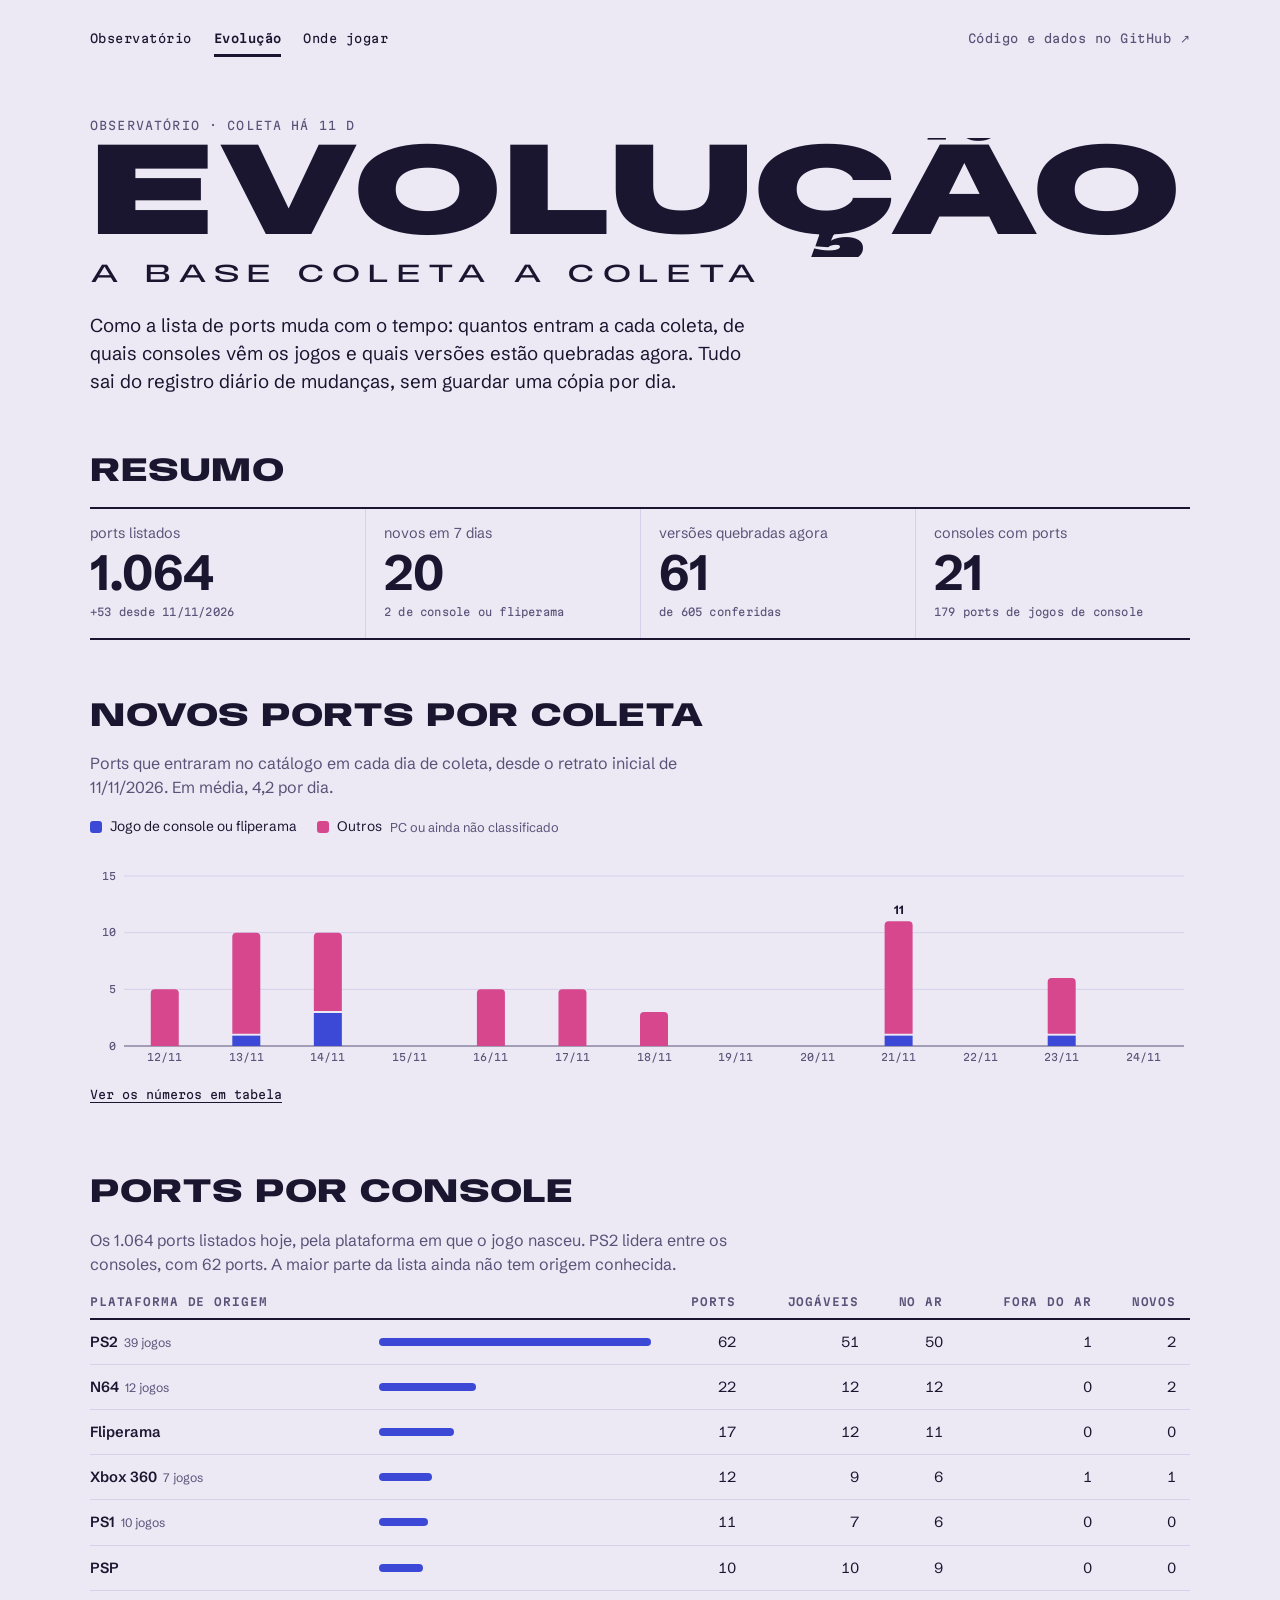
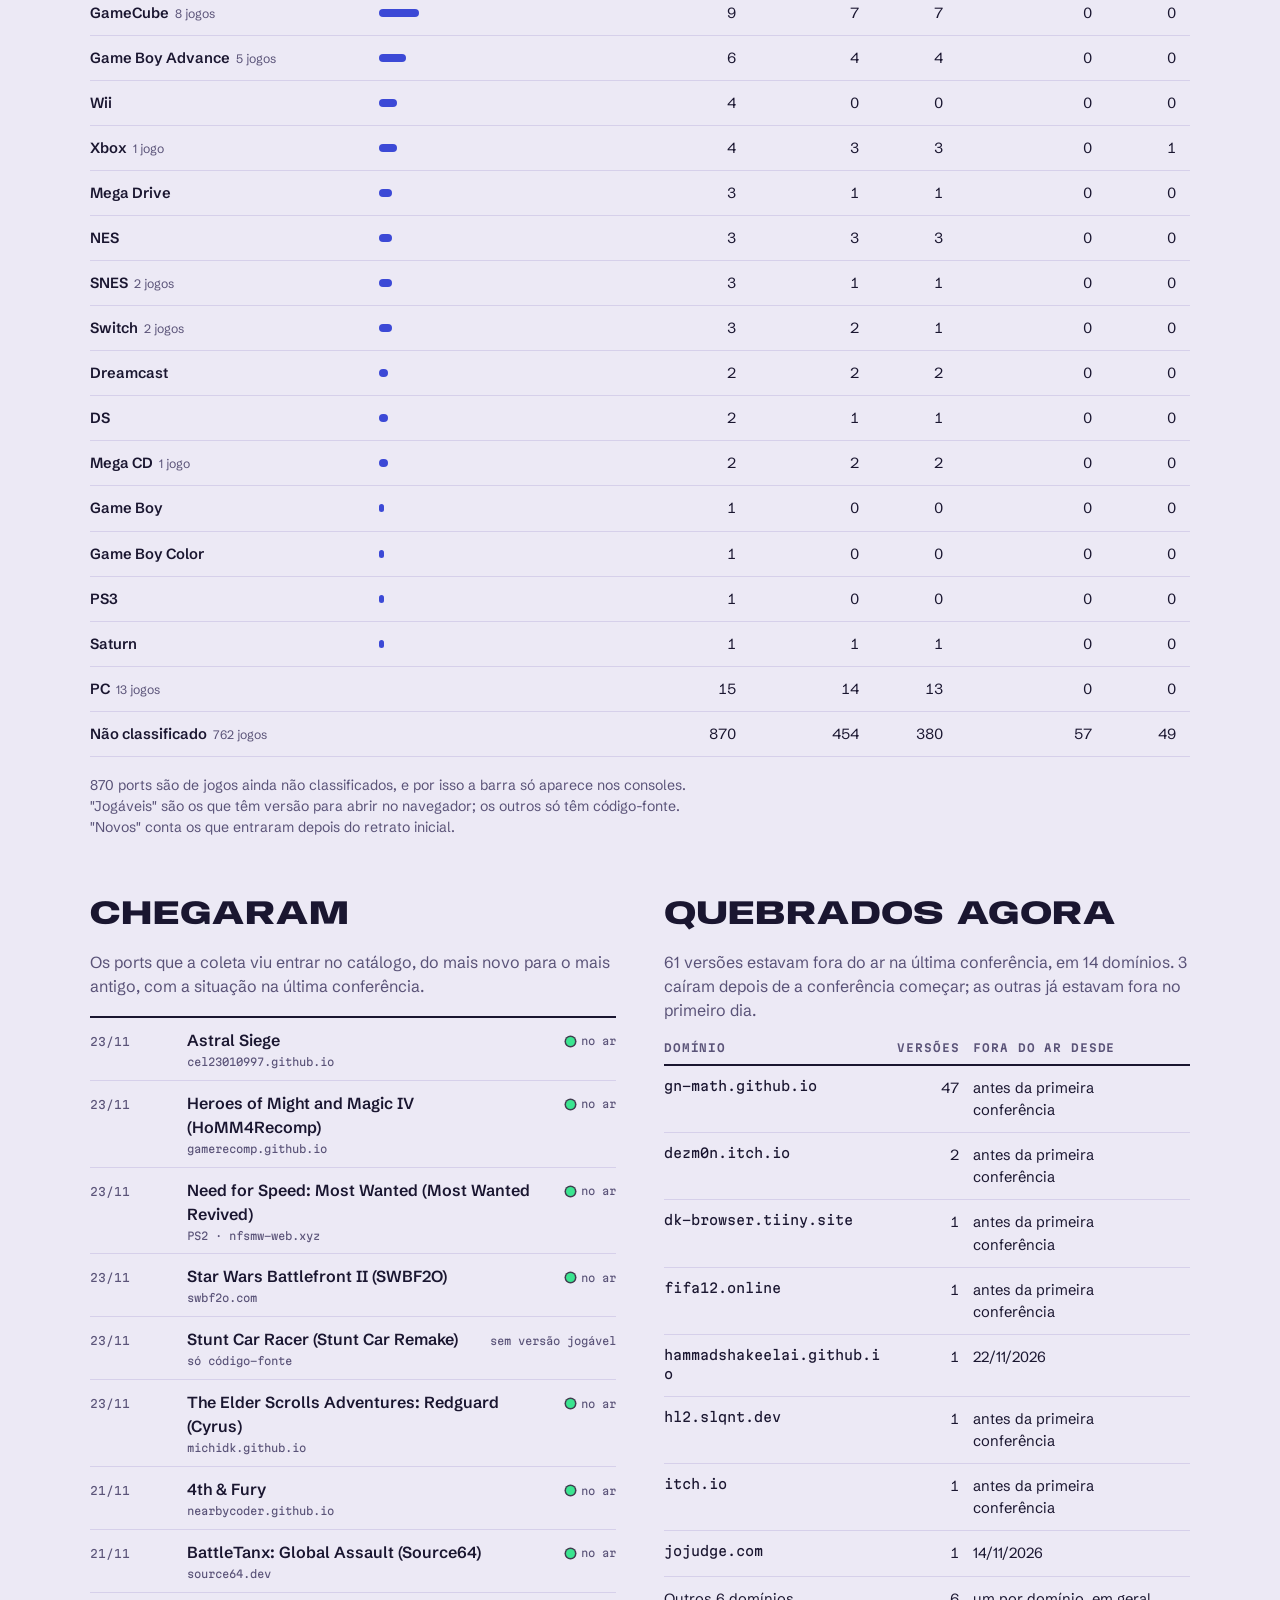
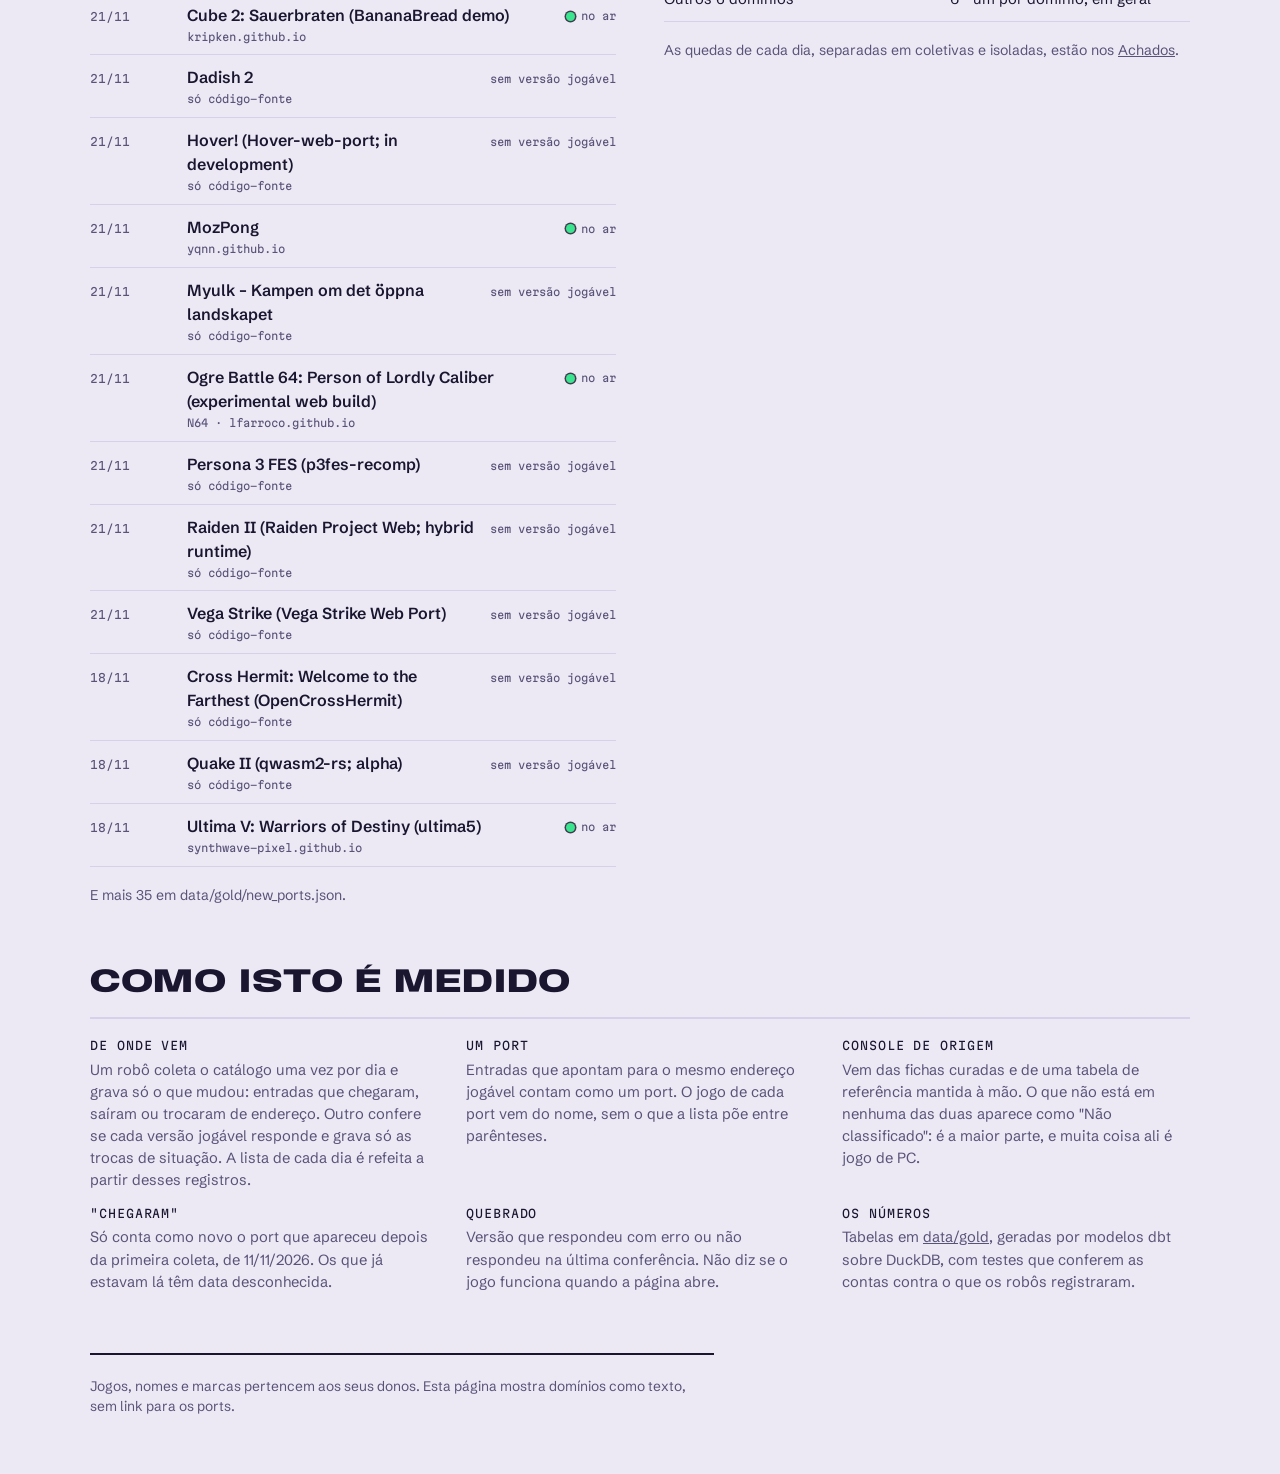
==== commit 20b32064: "Coleta de catálogos de 2026-11-24 15:15 UTC: ultimate-catalog sem mudanças; bottleship-compat sem mu" ====
--- a/docs/evolucao/index.html
+++ b/docs/evolucao/index.html
@@ -321,7 +321,7 @@
   </footer>
 </div>
 
-<script type="application/json" id="dados">{"repo":"https://github.com/GabrielKSG7/LOKGAM","days":[{"added":0,"added_console":0,"checked":null,"console_ports":174,"day":"2026-11-11","offline":null,"ports":1011,"removed":0,"run_at":"2026-11-11T21:20:07Z"},{"added":5,"added_console":0,"checked":571,"console_ports":174,"day":"2026-11-12","offline":59,"ports":1016,"removed":0,"run_at":"2026-11-12T13:14:41Z"},{"added":10,"added_console":1,"checked":577,"console_ports":175,"day":"2026-11-13","offline":88,"ports":1026,"removed":0,"run_at":"2026-11-13T12:36:42Z"},{"added":10,"added_console":3,"checked":579,"console_ports":178,"day":"2026-11-14","offline":89,"ports":1036,"removed":0,"run_at":"2026-11-14T11:44:39Z"},{"added":0,"added_console":0,"checked":579,"console_ports":178,"day":"2026-11-15","offline":89,"ports":1036,"removed":0,"run_at":"2026-11-15T12:14:42Z"},{"added":5,"added_console":0,"checked":582,"console_ports":178,"day":"2026-11-16","offline":60,"ports":1041,"removed":0,"run_at":"2026-11-16T13:07:50Z"},{"added":5,"added_console":0,"checked":585,"console_ports":178,"day":"2026-11-17","offline":60,"ports":1045,"removed":1,"run_at":"2026-11-17T14:08:25Z"},{"added":3,"added_console":0,"checked":586,"console_ports":178,"day":"2026-11-18","offline":60,"ports":1048,"removed":0,"run_at":"2026-11-18T13:25:44Z"},{"added":0,"added_console":0,"checked":586,"console_ports":178,"day":"2026-11-19","offline":60,"ports":1048,"removed":0,"run_at":"2026-11-19T13:53:18Z"},{"added":0,"added_console":0,"checked":586,"console_ports":178,"day":"2026-11-20","offline":60,"ports":1048,"removed":0,"run_at":"2026-11-20T13:35:31Z"},{"added":11,"added_console":1,"checked":599,"console_ports":178,"day":"2026-11-21","offline":61,"ports":1058,"removed":1,"run_at":"2026-11-21T12:59:43Z"},{"added":0,"added_console":0,"checked":599,"console_ports":178,"day":"2026-11-22","offline":62,"ports":1058,"removed":0,"run_at":"2026-11-22T12:51:01Z"},{"added":0,"added_console":0,"checked":605,"console_ports":178,"day":"2026-11-23","offline":61,"ports":1058,"removed":0,"run_at":"2026-11-23T15:20:49Z"}],"platforms":[{"added_since_baseline":0,"games":17,"is_console":true,"offline":0,"online":11,"platform":"Arcade","playable":12,"ports":17,"unstable":0,"unverified":1},{"added_since_baseline":0,"games":2,"is_console":true,"offline":0,"online":1,"platform":"DS","playable":1,"ports":2,"unstable":0,"unverified":0},{"added_since_baseline":0,"games":2,"is_console":true,"offline":0,"online":2,"platform":"Dreamcast","playable":2,"ports":2,"unstable":0,"unverified":0},{"added_since_baseline":0,"games":1,"is_console":true,"offline":0,"online":0,"platform":"Game Boy","playable":0,"ports":1,"unstable":0,"unverified":0},{"added_since_baseline":0,"games":5,"is_console":true,"offline":0,"online":4,"platform":"Game Boy Advance","playable":4,"ports":6,"unstable":0,"unverified":0},{"added_since_baseline":0,"games":1,"is_console":true,"offline":0,"online":0,"platform":"Game Boy Color","playable":0,"ports":1,"unstable":0,"unverified":0},{"added_since_baseline":0,"games":8,"is_console":true,"offline":0,"online":7,"platform":"GameCube","playable":7,"ports":9,"unstable":0,"unverified":0},{"added_since_baseline":0,"games":1,"is_console":true,"offline":0,"online":2,"platform":"Mega CD","playable":2,"ports":2,"unstable":0,"unverified":0},{"added_since_baseline":0,"games":3,"is_console":true,"offline":0,"online":1,"platform":"Mega Drive","playable":1,"ports":3,"unstable":0,"unverified":0},{"added_since_baseline":2,"games":12,"is_console":true,"offline":0,"online":12,"platform":"N64","playable":12,"ports":22,"unstable":0,"unverified":0},{"added_since_baseline":0,"games":3,"is_console":true,"offline":0,"online":3,"platform":"NES","playable":3,"ports":3,"unstable":0,"unverified":0},{"added_since_baseline":44,"games":757,"is_console":false,"offline":58,"online":373,"platform":"Não classificado","playable":449,"ports":865,"unstable":12,"unverified":6},{"added_since_baseline":0,"games":13,"is_console":false,"offline":0,"online":13,"platform":"PC","playable":14,"ports":15,"unstable":0,"unverified":1},{"added_since_baseline":0,"games":10,"is_console":true,"offline":0,"online":6,"platform":"PS1","playable":7,"ports":11,"unstable":0,"unverified":1},{"added_since_baseline":1,"games":39,"is_console":true,"offline":1,"online":48,"platform":"PS2","playable":50,"ports":61,"unstable":1,"unverified":0},{"added_since_baseline":0,"games":1,"is_console":true,"offline":0,"online":0,"platform":"PS3","playable":0,"ports":1,"unstable":0,"unverified":0},{"added_since_baseline":0,"games":10,"is_console":true,"offline":0,"online":9,"platform":"PSP","playable":10,"ports":10,"unstable":1,"unverified":0},{"added_since_baseline":0,"games":2,"is_console":true,"offline":0,"online":1,"platform":"SNES","playable":1,"ports":3,"unstable":0,"unverified":0},{"added_since_baseline":0,"games":1,"is_console":true,"offline":0,"online":1,"platform":"Saturn","playable":1,"ports":1,"unstable":0,"unverified":0},{"added_since_baseline":0,"games":2,"is_console":true,"offline":0,"online":1,"platform":"Switch","playable":2,"ports":3,"unstable":0,"unverified":1},{"added_since_baseline":0,"games":4,"is_console":true,"offline":0,"online":0,"platform":"Wii","playable":0,"ports":4,"unstable":0,"unverified":0},{"added_since_baseline":1,"games":1,"is_console":true,"offline":0,"online":3,"platform":"Xbox","playable":3,"ports":4,"unstable":0,"unverified":0},{"added_since_baseline":1,"games":7,"is_console":true,"offline":1,"online":6,"platform":"Xbox 360","playable":9,"ports":12,"unstable":1,"unverified":1}],"new_ports":[{"first_seen":"2026-11-16T13:07:50Z","game_title":"0 A.D.","is_console":false,"listed":true,"platform":"Não classificado","play_host":null,"port_id":"ultimate-catalog:0-a-d-webassembly-experimental","removed_at":null,"state":null,"title":"0 A.D. (WebAssembly; experimental)"},{"first_seen":"2026-11-21T12:59:43Z","game_title":"4th & Fury","is_console":false,"listed":true,"platform":"Não classificado","play_host":"nearbycoder.github.io","port_id":"ultimate-catalog:4th-fury","removed_at":null,"state":"online","title":"4th & Fury"},{"first_seen":"2026-11-21T12:59:43Z","game_title":"BattleTanx: Global Assault","is_console":false,"listed":true,"platform":"Não classificado","play_host":"source64.dev","port_id":"ultimate-catalog:battletanx-global-assault-source64","removed_at":null,"state":"online","title":"BattleTanx: Global Assault (Source64)"},{"first_seen":"2026-11-16T13:07:50Z","game_title":"Blast Corps","is_console":false,"listed":true,"platform":"Não classificado","play_host":"doridian.github.io","port_id":"ultimate-catalog:blast-corps-dozerencore","removed_at":null,"state":"online","title":"Blast Corps (DozerEncore)"},{"first_seen":"2026-11-14T11:44:39Z","game_title":"Blur","is_console":false,"listed":true,"platform":"Não classificado","play_host":null,"port_id":"ultimate-catalog:blur-blur-web","removed_at":null,"state":null,"title":"Blur (blur-web)"},{"first_seen":"2026-11-13T12:36:42Z","game_title":"Bounce Tales","is_console":false,"listed":true,"platform":"Não classificado","play_host":"prasannaone.github.io","port_id":"ultimate-catalog:bounce-tales","removed_at":null,"state":"online","title":"Bounce Tales"},{"first_seen":"2026-11-17T13:50:26Z","game_title":"Crash of the Titans","is_console":false,"listed":true,"platform":"Não classificado","play_host":null,"port_id":"ultimate-catalog:crash-of-the-titans-crash-ott-web-webgpu","removed_at":null,"state":null,"title":"Crash of the Titans (Crash-OTT-web; WebGPU)"},{"first_seen":"2026-11-18T13:25:44Z","game_title":"Cross Hermit: Welcome to the Farthest","is_console":false,"listed":true,"platform":"Não classificado","play_host":null,"port_id":"ultimate-catalog:cross-hermit-welcome-to-the-farthest-opencrosshermit","removed_at":null,"state":null,"title":"Cross Hermit: Welcome to the Farthest (OpenCrossHermit)"},{"first_seen":"2026-11-21T12:59:43Z","game_title":"Cube 2: Sauerbraten","is_console":false,"listed":true,"platform":"Não classificado","play_host":"kripken.github.io","port_id":"ultimate-catalog:cube-2-sauerbraten-bananabread-demo","removed_at":null,"state":"online","title":"Cube 2: Sauerbraten (BananaBread demo)"},{"first_seen":"2026-11-21T12:59:43Z","game_title":"Dadish 2","is_console":false,"listed":true,"platform":"Não classificado","play_host":null,"port_id":"ultimate-catalog:dadish-2","removed_at":null,"state":null,"title":"Dadish 2"},{"first_seen":"2026-11-17T13:50:26Z","game_title":"Geometry Dash","is_console":false,"listed":true,"platform":"Não classificado","play_host":"gd-webport.pages.dev","port_id":"ultimate-catalog:geometry-dash-ale7208","removed_at":null,"state":"online","title":"Geometry Dash (Ale7208)"},{"first_seen":"2026-11-14T11:44:39Z","game_title":"Grand Theft Auto IV","is_console":true,"listed":true,"platform":"Xbox 360","play_host":null,"port_id":"ultimate-catalog:grand-theft-auto-iv-regrandiv-v2","removed_at":null,"state":null,"title":"Grand Theft Auto IV (reGRANDIV-v2)"},{"first_seen":"2026-11-14T11:44:39Z","game_title":"Halo: Combat Evolved","is_console":true,"listed":true,"platform":"Xbox","play_host":null,"port_id":"ultimate-catalog:halo-combat-evolved-halo-ce-web-multiplayer","removed_at":null,"state":null,"title":"Halo: Combat Evolved (halo-ce-web-multiplayer)"},{"first_seen":"2026-11-17T13:50:26Z","game_title":"Heaven for Death","is_console":false,"listed":true,"platform":"Não classificado","play_host":"ymdryo.github.io","port_id":"ultimate-catalog:heaven-for-death","removed_at":null,"state":"online","title":"Heaven for Death"},{"first_seen":"2026-11-21T12:59:43Z","game_title":"Hover!","is_console":false,"listed":true,"platform":"Não classificado","play_host":null,"port_id":"ultimate-catalog:hover-hover-web-port-in-development","removed_at":null,"state":null,"title":"Hover! (Hover-web-port; in development)"},{"first_seen":"2026-11-14T11:44:39Z","game_title":"Just Shapes & Beats","is_console":false,"listed":true,"platform":"Não classificado","play_host":null,"port_id":"ultimate-catalog:just-shapes-beats-web-port","removed_at":null,"state":null,"title":"Just Shapes & Beats (web port)"},{"first_seen":"2026-11-12T13:14:41Z","game_title":"Kagetsu Tohya","is_console":false,"listed":true,"platform":"Não classificado","play_host":"kagetsu.pages.dev","port_id":"ultimate-catalog:kagetsu-tohya","removed_at":null,"state":"online","title":"Kagetsu Tohya"},{"first_seen":"2026-11-13T12:36:42Z","game_title":"LEGO Star Wars: The Video Game","is_console":false,"listed":true,"platform":"Não classificado","play_host":"down1oads.github.io","port_id":"ultimate-catalog:lego-star-wars-the-video-game","removed_at":null,"state":"online","title":"LEGO Star Wars: The Video Game"},{"first_seen":"2026-11-12T13:14:41Z","game_title":"Maisy's Playhouse","is_console":false,"listed":true,"platform":"Não classificado","play_host":"games.nostalgiarealm.com","port_id":"ultimate-catalog:maisy-s-playhouse","removed_at":null,"state":"online","title":"Maisy's Playhouse"},{"first_seen":"2026-11-16T13:07:50Z","game_title":"Marble Marcher","is_console":false,"listed":true,"platform":"Não classificado","play_host":null,"port_id":"ultimate-catalog:marble-marcher-webgpu-early-development","removed_at":null,"state":null,"title":"Marble Marcher (WebGPU; early development)"},{"first_seen":"2026-11-13T12:36:42Z","game_title":"Midnight Club 3: DUB Edition","is_console":true,"listed":true,"platform":"PS2","play_host":"dubedition.xyz","port_id":"ultimate-catalog:midnight-club-3-dub-edition-mc3-web-study","removed_at":null,"state":"unstable","title":"Midnight Club 3: DUB Edition (mc3-web-study)"},{"first_seen":"2026-11-21T12:59:43Z","game_title":"MozPong","is_console":false,"listed":true,"platform":"Não classificado","play_host":"yqnn.github.io","port_id":"ultimate-catalog:mozpong","removed_at":null,"state":"online","title":"MozPong"},{"first_seen":"2026-11-21T12:59:43Z","game_title":"Myulk – Kampen om det öppna landskapet","is_console":false,"listed":true,"platform":"Não classificado","play_host":null,"port_id":"ultimate-catalog:myulk-kampen-om-det-oppna-landskapet","removed_at":null,"state":null,"title":"Myulk – Kampen om det öppna landskapet"},{"first_seen":"2026-11-21T12:59:43Z","game_title":"Ogre Battle 64: Person of Lordly Caliber","is_console":true,"listed":true,"platform":"N64","play_host":"lfarroco.github.io","port_id":"ultimate-catalog:ogre-battle-64-person-of-lordly-caliber-experimental-web-build","removed_at":null,"state":"online","title":"Ogre Battle 64: Person of Lordly Caliber (experimental web build)"},{"first_seen":"2026-11-13T12:36:42Z","game_title":"Passage","is_console":false,"listed":true,"platform":"Não classificado","play_host":"judooochp.github.io","port_id":"ultimate-catalog:passage","removed_at":null,"state":"online","title":"Passage"},{"first_seen":"2026-11-12T13:14:41Z","game_title":"Persona 1","is_console":false,"listed":true,"platform":"Não classificado","play_host":null,"port_id":"ultimate-catalog:persona-1","removed_at":null,"state":null,"title":"Persona 1"},{"first_seen":"2026-11-21T12:59:43Z","game_title":"Persona 3 FES","is_console":false,"listed":true,"platform":"Não classificado","play_host":null,"port_id":"ultimate-catalog:persona-3-fes-p3fes-recomp","removed_at":null,"state":null,"title":"Persona 3 FES (p3fes-recomp)"},{"first_seen":"2026-11-12T13:14:41Z","game_title":"PetWings","is_console":false,"listed":true,"platform":"Não classificado","play_host":null,"port_id":"ultimate-catalog:petwings","removed_at":null,"state":null,"title":"PetWings"},{"first_seen":"2026-11-13T12:36:42Z","game_title":"Please, Don't Touch Anything 3D","is_console":false,"listed":true,"platform":"Não classificado","play_host":null,"port_id":"ultimate-catalog:please-don-t-touch-anything-3d","removed_at":null,"state":null,"title":"Please, Don't Touch Anything 3D"},{"first_seen":"2026-11-14T11:44:39Z","game_title":"Pokémon Platinum","is_console":false,"listed":true,"platform":"Não classificado","play_host":null,"port_id":"ultimate-catalog:pokemon-platinum-open-sinnoh","removed_at":null,"state":null,"title":"Pokémon Platinum (open-sinnoh)"},{"first_seen":"2026-11-17T13:50:26Z","game_title":"Project Zomboid","is_console":false,"listed":true,"platform":"Não classificado","play_host":null,"port_id":"ultimate-catalog:project-zomboid-public-tech-demo-javascript-jvm-runtime","removed_at":null,"state":null,"title":"Project Zomboid (Public Tech Demo; JavaScript JVM runtime)"},{"first_seen":"2026-11-18T13:25:44Z","game_title":"Quake 2","is_console":false,"listed":true,"platform":"Não classificado","play_host":null,"port_id":"ultimate-catalog:quake-ii-qwasm2-rs-alpha","removed_at":null,"state":null,"title":"Quake II (qwasm2-rs; alpha)"},{"first_seen":"2026-11-21T12:59:43Z","game_title":"Raiden II","is_console":false,"listed":true,"platform":"Não classificado","play_host":null,"port_id":"ultimate-catalog:raiden-ii-raiden-project-web-hybrid-runtime","removed_at":null,"state":null,"title":"Raiden II (Raiden Project Web; hybrid runtime)"},{"first_seen":"2026-11-13T12:36:42Z","game_title":"Rust Legacy","is_console":false,"listed":true,"platform":"Não classificado","play_host":null,"port_id":"ultimate-catalog:rust-legacy","removed_at":null,"state":null,"title":"Rust Legacy"},{"first_seen":"2026-11-13T12:36:42Z","game_title":"Slingshot","is_console":false,"listed":true,"platform":"Não classificado","play_host":"phoenox.github.io","port_id":"ultimate-catalog:slingshot","removed_at":null,"state":"online","title":"Slingshot"},{"first_seen":"2026-11-12T13:14:41Z","game_title":"Sobosuba","is_console":false,"listed":true,"platform":"Não classificado","play_host":"kn0tzer.work.gd","port_id":"ultimate-catalog:sobosuba","removed_at":null,"state":"online","title":"Sobosuba"},{"first_seen":"2026-11-16T13:07:50Z","game_title":"Sonic Robo Blast 2 Kart","is_console":false,"listed":true,"platform":"Não classificado","play_host":"kartweb.gvbvdxx.me","port_id":"ultimate-catalog:sonic-robo-blast-2-kart-srb2kartweb","removed_at":null,"state":"online","title":"Sonic Robo Blast 2 Kart (SRB2KartWeb)"},{"first_seen":"2026-11-17T13:50:26Z","game_title":"Soul of Darkness","is_console":false,"listed":true,"platform":"Não classificado","play_host":"jubayer-cmd.github.io","port_id":"ultimate-catalog:soul-of-darkness","removed_at":null,"state":"online","title":"Soul of Darkness"},{"first_seen":"2026-11-14T11:44:39Z","game_title":"Super Mario 64","is_console":true,"listed":true,"platform":"N64","play_host":"andrewnakas.github.io","port_id":"ultimate-catalog:super-mario-64-sm64-cleanroom","removed_at":null,"state":"online","title":"Super Mario 64 (sm64-cleanroom)"},{"first_seen":"2026-11-16T13:07:50Z","game_title":"SuperTuxKart","is_console":false,"listed":true,"platform":"Não classificado","play_host":null,"port_id":"ultimate-catalog:supertuxkart-webassembly-experimental","removed_at":null,"state":null,"title":"SuperTuxKart (WebAssembly; experimental)"},{"first_seen":"2026-11-13T12:36:42Z","game_title":"Tennis Game","is_console":false,"listed":true,"platform":"Não classificado","play_host":"kyleschichl0x16.github.io","port_id":"ultimate-catalog:tennis-game","removed_at":null,"state":"online","title":"Tennis Game"},{"first_seen":"2026-11-14T11:44:39Z","game_title":"The Legend of Zelda: Ocarina of Time","is_console":false,"listed":true,"platform":"Não classificado","play_host":"andrewnakas.github.io","port_id":"ultimate-catalog:the-legend-of-zelda-ocarina-of-time-oot-cleanroom","removed_at":null,"state":"online","title":"The Legend of Zelda: Ocarina of Time (oot-cleanroom)"},{"first_seen":"2026-11-14T11:44:39Z","game_title":"Turok 2: Seeds of Evil","is_console":false,"listed":true,"platform":"Não classificado","play_host":null,"port_id":"ultimate-catalog:turok-2-seeds-of-evil-turok-2-recomp","removed_at":null,"state":null,"title":"Turok 2: Seeds of Evil (turok-2-recomp)"},{"first_seen":"2026-11-14T11:44:39Z","game_title":"Turok 3: Shadow of Oblivion","is_console":false,"listed":true,"platform":"Não classificado","play_host":null,"port_id":"ultimate-catalog:turok-3-shadow-of-oblivion-turok-3-recomp","removed_at":null,"state":null,"title":"Turok 3: Shadow of Oblivion (turok-3-recomp)"},{"first_seen":"2026-11-14T11:44:39Z","game_title":"Turok: Dinosaur Hunter","is_console":false,"listed":true,"platform":"Não classificado","play_host":null,"port_id":"ultimate-catalog:turok-dinosaur-hunter-turok-recomp","removed_at":null,"state":null,"title":"Turok: Dinosaur Hunter (turok-recomp)"},{"first_seen":"2026-11-18T13:25:44Z","game_title":"Ultima V: Warriors of Destiny","is_console":false,"listed":true,"platform":"Não classificado","play_host":"synthwave-pixel.github.io","port_id":"ultimate-catalog:ultima-v-warriors-of-destiny-ultima5","removed_at":null,"state":"online","title":"Ultima V: Warriors of Destiny (ultima5)"},{"first_seen":"2026-11-21T12:59:43Z","game_title":"Vega Strike","is_console":false,"listed":true,"platform":"Não classificado","play_host":null,"port_id":"ultimate-catalog:vega-strike-vega-strike-web-port","removed_at":null,"state":null,"title":"Vega Strike (Vega Strike Web Port)"},{"first_seen":"2026-11-13T12:36:42Z","game_title":"Yar Arazi","is_console":false,"listed":true,"platform":"Não classificado","play_host":null,"port_id":"ultimate-catalog:yar-arazi","removed_at":null,"state":null,"title":"Yar Arazi"},{"first_seen":"2026-11-13T12:36:42Z","game_title":"Zanac EX","is_console":false,"listed":true,"platform":"Não classificado","play_host":null,"port_id":"ultimate-catalog:zanac-ex","removed_at":null,"state":null,"title":"Zanac EX"}],"broken":[{"title":"Amanda The Adventurer","platform":"Não classificado","is_console":false,"play_host":"gn-math.github.io","started_at":"2026-11-12T01:29:08Z","started_basis":"before_first_check","collective":true},{"title":"Andy's Apple Farm","platform":"Não classificado","is_console":false,"play_host":"gn-math.github.io","started_at":"2026-11-12T01:29:08Z","started_basis":"before_first_check","collective":true},{"title":"Baldi's Basics Classic Remastered","platform":"Não classificado","is_console":false,"play_host":"gn-math.github.io","started_at":"2026-11-12T01:29:08Z","started_basis":"before_first_check","collective":true},{"title":"Baldi's Basics Plus","platform":"Não classificado","is_console":false,"play_host":"gn-math.github.io","started_at":"2026-11-12T01:29:08Z","started_basis":"before_first_check","collective":true},{"title":"Bendy and The Ink Machine","platform":"Não classificado","is_console":false,"play_host":"gn-math.github.io","started_at":"2026-11-12T01:29:08Z","started_basis":"before_first_check","collective":true},{"title":"Bendy and The Ink Machine","platform":"Não classificado","is_console":false,"play_host":"gn-math.github.io","started_at":"2026-11-12T01:29:08Z","started_basis":"before_first_check","collective":true},{"title":"BERGENTRUCK 201x","platform":"Não classificado","is_console":false,"play_host":"gn-math.github.io","started_at":"2026-11-12T01:29:08Z","started_basis":"before_first_check","collective":true},{"title":"BLOODMONEY!","platform":"Não classificado","is_console":false,"play_host":"gn-math.github.io","started_at":"2026-11-12T01:29:08Z","started_basis":"before_first_check","collective":true},{"title":"Buckshot Roulette","platform":"Não classificado","is_console":false,"play_host":"gn-math.github.io","started_at":"2026-11-12T01:29:08Z","started_basis":"before_first_check","collective":true},{"title":"Class of '09","platform":"Não classificado","is_console":false,"play_host":"gn-math.github.io","started_at":"2026-11-12T01:29:08Z","started_basis":"before_first_check","collective":true},{"title":"Cuphead","platform":"Não classificado","is_console":false,"play_host":"gn-math.github.io","started_at":"2026-11-12T01:29:08Z","started_basis":"before_first_check","collective":true},{"title":"Cut the Rope (H5DX)","platform":"Não classificado","is_console":false,"play_host":"yell0wsuit.github.io","started_at":"2026-11-12T01:29:08Z","started_basis":"before_first_check","collective":false},{"title":"Dead Plate","platform":"Não classificado","is_console":false,"play_host":"gn-math.github.io","started_at":"2026-11-12T01:29:08Z","started_basis":"before_first_check","collective":true},{"title":"Deadseat","platform":"Não classificado","is_console":false,"play_host":"gn-math.github.io","started_at":"2026-11-12T01:29:08Z","started_basis":"before_first_check","collective":true},{"title":"Deltarune","platform":"Não classificado","is_console":false,"play_host":"gn-math.github.io","started_at":"2026-11-12T01:29:08Z","started_basis":"before_first_check","collective":true},{"title":"Do NOT Take This Cat Home","platform":"Não classificado","is_console":false,"play_host":"gn-math.github.io","started_at":"2026-11-12T01:29:08Z","started_basis":"before_first_check","collective":true},{"title":"Doom (wasoom)","platform":"Não classificado","is_console":false,"play_host":"wasoom.pages.dev","started_at":"2026-11-21T12:59:43Z","started_basis":"observed","collective":false},{"title":"Dungeon Keeper","platform":"Não classificado","is_console":false,"play_host":"dk-browser.tiiny.site","started_at":"2026-11-12T01:29:08Z","started_basis":"before_first_check","collective":false},{"title":"Fears To Fathom","platform":"Não classificado","is_console":false,"play_host":"gn-math.github.io","started_at":"2026-11-12T01:29:08Z","started_basis":"before_first_check","collective":true},{"title":"Feed & Grow Fish","platform":"Não classificado","is_console":false,"play_host":"reeyukifish.pages.dev","started_at":"2026-11-12T01:29:08Z","started_basis":"before_first_check","collective":false},{"title":"FIFA 12","platform":"Não classificado","is_console":false,"play_host":"fifa12.online","started_at":"2026-11-12T01:29:08Z","started_basis":"before_first_check","collective":false},{"title":"FlatOut 2 (dezm0n web port)","platform":"Não classificado","is_console":false,"play_host":"itch.io","started_at":"2026-11-12T01:29:08Z","started_basis":"before_first_check","collective":false},{"title":"FNAF","platform":"Não classificado","is_console":false,"play_host":"gn-math.github.io","started_at":"2026-11-12T01:29:08Z","started_basis":"before_first_check","collective":true},{"title":"Getting Over It","platform":"Não classificado","is_console":false,"play_host":"gn-math.github.io","started_at":"2026-11-12T01:29:08Z","started_basis":"before_first_check","collective":true},{"title":"GTA V (gta5-web, WebGPU)","platform":"Xbox 360","is_console":true,"play_host":"hammadshakeelai.github.io","started_at":"2026-11-22T12:51:02Z","started_basis":"observed","collective":false},{"title":"Half Life 2","platform":"Não classificado","is_console":false,"play_host":"hl2.slqnt.dev","started_at":"2026-11-12T01:29:08Z","started_basis":"before_first_check","collective":false},{"title":"Happy Sheepies","platform":"Não classificado","is_console":false,"play_host":"gn-math.github.io","started_at":"2026-11-12T01:29:08Z","started_basis":"before_first_check","collective":true},{"title":"Hollow Knight (dezm0n web port)","platform":"Não classificado","is_console":false,"play_host":"dezm0n.itch.io","started_at":"2026-11-12T01:29:08Z","started_basis":"before_first_check","collective":false},{"title":"Hotline Miami","platform":"Não classificado","is_console":false,"play_host":"gn-math.github.io","started_at":"2026-11-12T01:29:08Z","started_basis":"before_first_check","collective":true},{"title":"Human Expenditure Program","platform":"Não classificado","is_console":false,"play_host":"gn-math.github.io","started_at":"2026-11-12T01:29:08Z","started_basis":"before_first_check","collective":true},{"title":"I Can't Believe It's Not Sonic 1","platform":"Não classificado","is_console":false,"play_host":"jojudge.com","started_at":"2026-11-14T11:44:40Z","started_basis":"observed","collective":false},{"title":"Jelly Drift","platform":"Não classificado","is_console":false,"play_host":"gn-math.github.io","started_at":"2026-11-12T01:29:08Z","started_basis":"before_first_check","collective":true},{"title":"Karlson","platform":"Não classificado","is_console":false,"play_host":"gn-math.github.io","started_at":"2026-11-12T01:29:08Z","started_basis":"before_first_check","collective":true},{"title":"Kindergarten 1 & 2","platform":"Não classificado","is_console":false,"play_host":"gn-math.github.io","started_at":"2026-11-12T01:29:08Z","started_basis":"before_first_check","collective":true},{"title":"Kino der Toten (theeagler1234 mirror)","platform":"Não classificado","is_console":false,"play_host":"theeagler1234-alt.github.io","started_at":"2026-11-12T01:29:08Z","started_basis":"before_first_check","collective":false},{"title":"koi/_flixel","platform":"Não classificado","is_console":false,"play_host":"oldgrounds.xyz","started_at":"2026-11-12T01:29:08Z","started_basis":"before_first_check","collective":false},{"title":"Lacey's Flash Games","platform":"Não classificado","is_console":false,"play_host":"gn-math.github.io","started_at":"2026-11-12T01:29:08Z","started_basis":"before_first_check","collective":true},{"title":"Milkman Karlson","platform":"Não classificado","is_console":false,"play_host":"gn-math.github.io","started_at":"2026-11-12T01:29:08Z","started_basis":"before_first_check","collective":true},{"title":"Minesweeper Plus","platform":"Não classificado","is_console":false,"play_host":"gn-math.github.io","started_at":"2026-11-12T01:29:08Z","started_basis":"before_first_check","collective":true},{"title":"Need for Speed: Most Wanted (2005) (dezm0n web port)","platform":"PS2","is_console":true,"play_host":"dezm0n.itch.io","started_at":"2026-11-12T01:29:08Z","started_basis":"before_first_check","collective":false},{"title":"OMORI","platform":"Não classificado","is_console":false,"play_host":"gn-math.github.io","started_at":"2026-11-12T01:29:08Z","started_basis":"before_first_check","collective":true},{"title":"People Playground","platform":"Não classificado","is_console":false,"play_host":"gn-math.github.io","started_at":"2026-11-12T01:29:08Z","started_basis":"before_first_check","collective":true},{"title":"Pizza Tower","platform":"Não classificado","is_console":false,"play_host":"gn-math.github.io","started_at":"2026-11-12T01:29:08Z","started_basis":"before_first_check","collective":true},{"title":"R.E.P.O","platform":"Não classificado","is_console":false,"play_host":"gn-math.github.io","started_at":"2026-11-12T01:29:08Z","started_basis":"before_first_check","collective":true},{"title":"RAFT","platform":"Não classificado","is_console":false,"play_host":"gn-math.github.io","started_at":"2026-11-12T01:29:08Z","started_basis":"before_first_check","collective":true},{"title":"Schoolboy Runaway","platform":"Não classificado","is_console":false,"play_host":"gn-math.github.io","started_at":"2026-11-12T01:29:08Z","started_basis":"before_first_check","collective":true},{"title":"Slender: The Eight Pages","platform":"Não classificado","is_console":false,"play_host":"gn-math.github.io","started_at":"2026-11-12T01:29:08Z","started_basis":"before_first_check","collective":true},{"title":"SONIC.EXE","platform":"Não classificado","is_console":false,"play_host":"gn-math.github.io","started_at":"2026-11-12T01:29:08Z","started_basis":"before_first_check","collective":true},{"title":"Speed Stars","platform":"Não classificado","is_console":false,"play_host":"gn-math.github.io","started_at":"2026-11-12T01:29:08Z","started_basis":"before_first_check","collective":true},{"title":"Tattletail","platform":"Não classificado","is_console":false,"play_host":"gn-math.github.io","started_at":"2026-11-12T01:29:08Z","started_basis":"before_first_check","collective":true},{"title":"That's Not My Neighbor","platform":"Não classificado","is_console":false,"play_host":"gn-math.github.io","started_at":"2026-11-12T01:29:08Z","started_basis":"before_first_check","collective":true},{"title":"Deadseat","platform":"Não classificado","is_console":false,"play_host":"gn-math.github.io","started_at":"2026-11-12T01:29:08Z","started_basis":"before_first_check","collective":true},{"title":"The Man From the Window","platform":"Não classificado","is_console":false,"play_host":"gn-math.github.io","started_at":"2026-11-12T01:29:08Z","started_basis":"before_first_check","collective":true},{"title":"Trombone Champ","platform":"Não classificado","is_console":false,"play_host":"wasm.rip","started_at":"2026-11-12T01:29:08Z","started_basis":"before_first_check","collective":false},{"title":"Ultrakill Prelude","platform":"Não classificado","is_console":false,"play_host":"gn-math.github.io","started_at":"2026-11-12T01:29:08Z","started_basis":"before_first_check","collective":true},{"title":"Undertale","platform":"Não classificado","is_console":false,"play_host":"gn-math.github.io","started_at":"2026-11-12T01:29:08Z","started_basis":"before_first_check","collective":true},{"title":"Undertale Yellow","platform":"Não classificado","is_console":false,"play_host":"gn-math.github.io","started_at":"2026-11-12T01:29:08Z","started_basis":"before_first_check","collective":true},{"title":"Webfishing","platform":"Não classificado","is_console":false,"play_host":"gn-math.github.io","started_at":"2026-11-12T01:29:08Z","started_basis":"before_first_check","collective":true},{"title":"Witch's Heart","platform":"Não classificado","is_console":false,"play_host":"gn-math.github.io","started_at":"2026-11-12T01:29:08Z","started_basis":"before_first_check","collective":true},{"title":"Yandere Simulator","platform":"Não classificado","is_console":false,"play_host":"gn-math.github.io","started_at":"2026-11-12T01:29:08Z","started_basis":"before_first_check","collective":true},{"title":"Yume Nikki","platform":"Não classificado","is_console":false,"play_host":"gn-math.github.io","started_at":"2026-11-12T01:29:08Z","started_basis":"before_first_check","collective":true}]}</script>
+<script type="application/json" id="dados">{"repo":"https://github.com/GabrielKSG7/LOKGAM","days":[{"added":0,"added_console":0,"checked":null,"console_ports":174,"day":"2026-11-11","offline":null,"ports":1011,"removed":0,"run_at":"2026-11-11T21:20:07Z"},{"added":5,"added_console":0,"checked":571,"console_ports":174,"day":"2026-11-12","offline":59,"ports":1016,"removed":0,"run_at":"2026-11-12T13:14:41Z"},{"added":10,"added_console":1,"checked":577,"console_ports":175,"day":"2026-11-13","offline":88,"ports":1026,"removed":0,"run_at":"2026-11-13T12:36:42Z"},{"added":10,"added_console":3,"checked":579,"console_ports":178,"day":"2026-11-14","offline":89,"ports":1036,"removed":0,"run_at":"2026-11-14T11:44:39Z"},{"added":0,"added_console":0,"checked":579,"console_ports":178,"day":"2026-11-15","offline":89,"ports":1036,"removed":0,"run_at":"2026-11-15T12:14:42Z"},{"added":5,"added_console":0,"checked":582,"console_ports":178,"day":"2026-11-16","offline":60,"ports":1041,"removed":0,"run_at":"2026-11-16T13:07:50Z"},{"added":5,"added_console":0,"checked":585,"console_ports":178,"day":"2026-11-17","offline":60,"ports":1045,"removed":1,"run_at":"2026-11-17T14:08:25Z"},{"added":3,"added_console":0,"checked":586,"console_ports":178,"day":"2026-11-18","offline":60,"ports":1048,"removed":0,"run_at":"2026-11-18T13:25:44Z"},{"added":0,"added_console":0,"checked":586,"console_ports":178,"day":"2026-11-19","offline":60,"ports":1048,"removed":0,"run_at":"2026-11-19T13:53:18Z"},{"added":0,"added_console":0,"checked":586,"console_ports":178,"day":"2026-11-20","offline":60,"ports":1048,"removed":0,"run_at":"2026-11-20T13:35:31Z"},{"added":11,"added_console":1,"checked":599,"console_ports":178,"day":"2026-11-21","offline":61,"ports":1058,"removed":1,"run_at":"2026-11-21T12:59:43Z"},{"added":0,"added_console":0,"checked":599,"console_ports":178,"day":"2026-11-22","offline":62,"ports":1058,"removed":0,"run_at":"2026-11-22T12:51:01Z"},{"added":6,"added_console":1,"checked":605,"console_ports":179,"day":"2026-11-23","offline":61,"ports":1064,"removed":0,"run_at":"2026-11-23T15:20:49Z"},{"added":0,"added_console":0,"checked":605,"console_ports":179,"day":"2026-11-24","offline":61,"ports":1064,"removed":0,"run_at":"2026-11-24T15:15:59Z"}],"platforms":[{"added_since_baseline":0,"games":17,"is_console":true,"offline":0,"online":11,"platform":"Arcade","playable":12,"ports":17,"unstable":0,"unverified":1},{"added_since_baseline":0,"games":2,"is_console":true,"offline":0,"online":1,"platform":"DS","playable":1,"ports":2,"unstable":0,"unverified":0},{"added_since_baseline":0,"games":2,"is_console":true,"offline":0,"online":2,"platform":"Dreamcast","playable":2,"ports":2,"unstable":0,"unverified":0},{"added_since_baseline":0,"games":1,"is_console":true,"offline":0,"online":0,"platform":"Game Boy","playable":0,"ports":1,"unstable":0,"unverified":0},{"added_since_baseline":0,"games":5,"is_console":true,"offline":0,"online":4,"platform":"Game Boy Advance","playable":4,"ports":6,"unstable":0,"unverified":0},{"added_since_baseline":0,"games":1,"is_console":true,"offline":0,"online":0,"platform":"Game Boy Color","playable":0,"ports":1,"unstable":0,"unverified":0},{"added_since_baseline":0,"games":8,"is_console":true,"offline":0,"online":7,"platform":"GameCube","playable":7,"ports":9,"unstable":0,"unverified":0},{"added_since_baseline":0,"games":1,"is_console":true,"offline":0,"online":2,"platform":"Mega CD","playable":2,"ports":2,"unstable":0,"unverified":0},{"added_since_baseline":0,"games":3,"is_console":true,"offline":0,"online":1,"platform":"Mega Drive","playable":1,"ports":3,"unstable":0,"unverified":0},{"added_since_baseline":2,"games":12,"is_console":true,"offline":0,"online":12,"platform":"N64","playable":12,"ports":22,"unstable":0,"unverified":0},{"added_since_baseline":0,"games":3,"is_console":true,"offline":0,"online":3,"platform":"NES","playable":3,"ports":3,"unstable":0,"unverified":0},{"added_since_baseline":49,"games":762,"is_console":false,"offline":57,"online":380,"platform":"Não classificado","playable":454,"ports":870,"unstable":11,"unverified":6},{"added_since_baseline":0,"games":13,"is_console":false,"offline":0,"online":13,"platform":"PC","playable":14,"ports":15,"unstable":0,"unverified":1},{"added_since_baseline":0,"games":10,"is_console":true,"offline":0,"online":6,"platform":"PS1","playable":7,"ports":11,"unstable":0,"unverified":1},{"added_since_baseline":2,"games":39,"is_console":true,"offline":1,"online":50,"platform":"PS2","playable":51,"ports":62,"unstable":0,"unverified":0},{"added_since_baseline":0,"games":1,"is_console":true,"offline":0,"online":0,"platform":"PS3","playable":0,"ports":1,"unstable":0,"unverified":0},{"added_since_baseline":0,"games":10,"is_console":true,"offline":0,"online":9,"platform":"PSP","playable":10,"ports":10,"unstable":1,"unverified":0},{"added_since_baseline":0,"games":2,"is_console":true,"offline":0,"online":1,"platform":"SNES","playable":1,"ports":3,"unstable":0,"unverified":0},{"added_since_baseline":0,"games":1,"is_console":true,"offline":0,"online":1,"platform":"Saturn","playable":1,"ports":1,"unstable":0,"unverified":0},{"added_since_baseline":0,"games":2,"is_console":true,"offline":0,"online":1,"platform":"Switch","playable":2,"ports":3,"unstable":0,"unverified":1},{"added_since_baseline":0,"games":4,"is_console":true,"offline":0,"online":0,"platform":"Wii","playable":0,"ports":4,"unstable":0,"unverified":0},{"added_since_baseline":1,"games":1,"is_console":true,"offline":0,"online":3,"platform":"Xbox","playable":3,"ports":4,"unstable":0,"unverified":0},{"added_since_baseline":1,"games":7,"is_console":true,"offline":1,"online":6,"platform":"Xbox 360","playable":9,"ports":12,"unstable":1,"unverified":1}],"new_ports":[{"first_seen":"2026-11-16T13:07:50Z","game_title":"0 A.D.","is_console":false,"listed":true,"platform":"Não classificado","play_host":null,"port_id":"ultimate-catalog:0-a-d-webassembly-experimental","removed_at":null,"state":null,"title":"0 A.D. (WebAssembly; experimental)"},{"first_seen":"2026-11-21T12:59:43Z","game_title":"4th & Fury","is_console":false,"listed":true,"platform":"Não classificado","play_host":"nearbycoder.github.io","port_id":"ultimate-catalog:4th-fury","removed_at":null,"state":"online","title":"4th & Fury"},{"first_seen":"2026-11-23T15:20:49Z","game_title":"Astral Siege","is_console":false,"listed":true,"platform":"Não classificado","play_host":"cel23010997.github.io","port_id":"ultimate-catalog:astral-siege","removed_at":null,"state":"online","title":"Astral Siege"},{"first_seen":"2026-11-21T12:59:43Z","game_title":"BattleTanx: Global Assault","is_console":false,"listed":true,"platform":"Não classificado","play_host":"source64.dev","port_id":"ultimate-catalog:battletanx-global-assault-source64","removed_at":null,"state":"online","title":"BattleTanx: Global Assault (Source64)"},{"first_seen":"2026-11-16T13:07:50Z","game_title":"Blast Corps","is_console":false,"listed":true,"platform":"Não classificado","play_host":"doridian.github.io","port_id":"ultimate-catalog:blast-corps-dozerencore","removed_at":null,"state":"online","title":"Blast Corps (DozerEncore)"},{"first_seen":"2026-11-14T11:44:39Z","game_title":"Blur","is_console":false,"listed":true,"platform":"Não classificado","play_host":null,"port_id":"ultimate-catalog:blur-blur-web","removed_at":null,"state":null,"title":"Blur (blur-web)"},{"first_seen":"2026-11-13T12:36:42Z","game_title":"Bounce Tales","is_console":false,"listed":true,"platform":"Não classificado","play_host":"prasannaone.github.io","port_id":"ultimate-catalog:bounce-tales","removed_at":null,"state":"online","title":"Bounce Tales"},{"first_seen":"2026-11-17T13:50:26Z","game_title":"Crash of the Titans","is_console":false,"listed":true,"platform":"Não classificado","play_host":null,"port_id":"ultimate-catalog:crash-of-the-titans-crash-ott-web-webgpu","removed_at":null,"state":null,"title":"Crash of the Titans (Crash-OTT-web; WebGPU)"},{"first_seen":"2026-11-18T13:25:44Z","game_title":"Cross Hermit: Welcome to the Farthest","is_console":false,"listed":true,"platform":"Não classificado","play_host":null,"port_id":"ultimate-catalog:cross-hermit-welcome-to-the-farthest-opencrosshermit","removed_at":null,"state":null,"title":"Cross Hermit: Welcome to the Farthest (OpenCrossHermit)"},{"first_seen":"2026-11-21T12:59:43Z","game_title":"Cube 2: Sauerbraten","is_console":false,"listed":true,"platform":"Não classificado","play_host":"kripken.github.io","port_id":"ultimate-catalog:cube-2-sauerbraten-bananabread-demo","removed_at":null,"state":"online","title":"Cube 2: Sauerbraten (BananaBread demo)"},{"first_seen":"2026-11-21T12:59:43Z","game_title":"Dadish 2","is_console":false,"listed":true,"platform":"Não classificado","play_host":null,"port_id":"ultimate-catalog:dadish-2","removed_at":null,"state":null,"title":"Dadish 2"},{"first_seen":"2026-11-17T13:50:26Z","game_title":"Geometry Dash","is_console":false,"listed":true,"platform":"Não classificado","play_host":"gd-webport.pages.dev","port_id":"ultimate-catalog:geometry-dash-ale7208","removed_at":null,"state":"online","title":"Geometry Dash (Ale7208)"},{"first_seen":"2026-11-14T11:44:39Z","game_title":"Grand Theft Auto IV","is_console":true,"listed":true,"platform":"Xbox 360","play_host":null,"port_id":"ultimate-catalog:grand-theft-auto-iv-regrandiv-v2","removed_at":null,"state":null,"title":"Grand Theft Auto IV (reGRANDIV-v2)"},{"first_seen":"2026-11-14T11:44:39Z","game_title":"Halo: Combat Evolved","is_console":true,"listed":true,"platform":"Xbox","play_host":null,"port_id":"ultimate-catalog:halo-combat-evolved-halo-ce-web-multiplayer","removed_at":null,"state":null,"title":"Halo: Combat Evolved (halo-ce-web-multiplayer)"},{"first_seen":"2026-11-17T13:50:26Z","game_title":"Heaven for Death","is_console":false,"listed":true,"platform":"Não classificado","play_host":"ymdryo.github.io","port_id":"ultimate-catalog:heaven-for-death","removed_at":null,"state":"online","title":"Heaven for Death"},{"first_seen":"2026-11-23T15:20:49Z","game_title":"Heroes of Might and Magic IV","is_console":false,"listed":true,"platform":"Não classificado","play_host":"gamerecomp.github.io","port_id":"ultimate-catalog:heroes-of-might-and-magic-iv-homm4recomp","removed_at":null,"state":"online","title":"Heroes of Might and Magic IV (HoMM4Recomp)"},{"first_seen":"2026-11-21T12:59:43Z","game_title":"Hover!","is_console":false,"listed":true,"platform":"Não classificado","play_host":null,"port_id":"ultimate-catalog:hover-hover-web-port-in-development","removed_at":null,"state":null,"title":"Hover! (Hover-web-port; in development)"},{"first_seen":"2026-11-14T11:44:39Z","game_title":"Just Shapes & Beats","is_console":false,"listed":true,"platform":"Não classificado","play_host":null,"port_id":"ultimate-catalog:just-shapes-beats-web-port","removed_at":null,"state":null,"title":"Just Shapes & Beats (web port)"},{"first_seen":"2026-11-12T13:14:41Z","game_title":"Kagetsu Tohya","is_console":false,"listed":true,"platform":"Não classificado","play_host":"kagetsu.pages.dev","port_id":"ultimate-catalog:kagetsu-tohya","removed_at":null,"state":"online","title":"Kagetsu Tohya"},{"first_seen":"2026-11-13T12:36:42Z","game_title":"LEGO Star Wars: The Video Game","is_console":false,"listed":true,"platform":"Não classificado","play_host":"down1oads.github.io","port_id":"ultimate-catalog:lego-star-wars-the-video-game","removed_at":null,"state":"online","title":"LEGO Star Wars: The Video Game"},{"first_seen":"2026-11-12T13:14:41Z","game_title":"Maisy's Playhouse","is_console":false,"listed":true,"platform":"Não classificado","play_host":"games.nostalgiarealm.com","port_id":"ultimate-catalog:maisy-s-playhouse","removed_at":null,"state":"online","title":"Maisy's Playhouse"},{"first_seen":"2026-11-16T13:07:50Z","game_title":"Marble Marcher","is_console":false,"listed":true,"platform":"Não classificado","play_host":null,"port_id":"ultimate-catalog:marble-marcher-webgpu-early-development","removed_at":null,"state":null,"title":"Marble Marcher (WebGPU; early development)"},{"first_seen":"2026-11-13T12:36:42Z","game_title":"Midnight Club 3: DUB Edition","is_console":true,"listed":true,"platform":"PS2","play_host":"dubedition.xyz","port_id":"ultimate-catalog:midnight-club-3-dub-edition-mc3-web-study","removed_at":null,"state":"online","title":"Midnight Club 3: DUB Edition (mc3-web-study)"},{"first_seen":"2026-11-21T12:59:43Z","game_title":"MozPong","is_console":false,"listed":true,"platform":"Não classificado","play_host":"yqnn.github.io","port_id":"ultimate-catalog:mozpong","removed_at":null,"state":"online","title":"MozPong"},{"first_seen":"2026-11-21T12:59:43Z","game_title":"Myulk – Kampen om det öppna landskapet","is_console":false,"listed":true,"platform":"Não classificado","play_host":null,"port_id":"ultimate-catalog:myulk-kampen-om-det-oppna-landskapet","removed_at":null,"state":null,"title":"Myulk – Kampen om det öppna landskapet"},{"first_seen":"2026-11-23T15:20:49Z","game_title":"Need for Speed: Most Wanted","is_console":true,"listed":true,"platform":"PS2","play_host":"nfsmw-web.xyz","port_id":"ultimate-catalog:need-for-speed-most-wanted-most-wanted-revived","removed_at":null,"state":"online","title":"Need for Speed: Most Wanted (Most Wanted Revived)"},{"first_seen":"2026-11-21T12:59:43Z","game_title":"Ogre Battle 64: Person of Lordly Caliber","is_console":true,"listed":true,"platform":"N64","play_host":"lfarroco.github.io","port_id":"ultimate-catalog:ogre-battle-64-person-of-lordly-caliber-experimental-web-build","removed_at":null,"state":"online","title":"Ogre Battle 64: Person of Lordly Caliber (experimental web build)"},{"first_seen":"2026-11-13T12:36:42Z","game_title":"Passage","is_console":false,"listed":true,"platform":"Não classificado","play_host":"judooochp.github.io","port_id":"ultimate-catalog:passage","removed_at":null,"state":"online","title":"Passage"},{"first_seen":"2026-11-12T13:14:41Z","game_title":"Persona 1","is_console":false,"listed":true,"platform":"Não classificado","play_host":null,"port_id":"ultimate-catalog:persona-1","removed_at":null,"state":null,"title":"Persona 1"},{"first_seen":"2026-11-21T12:59:43Z","game_title":"Persona 3 FES","is_console":false,"listed":true,"platform":"Não classificado","play_host":null,"port_id":"ultimate-catalog:persona-3-fes-p3fes-recomp","removed_at":null,"state":null,"title":"Persona 3 FES (p3fes-recomp)"},{"first_seen":"2026-11-12T13:14:41Z","game_title":"PetWings","is_console":false,"listed":true,"platform":"Não classificado","play_host":null,"port_id":"ultimate-catalog:petwings","removed_at":null,"state":null,"title":"PetWings"},{"first_seen":"2026-11-13T12:36:42Z","game_title":"Please, Don't Touch Anything 3D","is_console":false,"listed":true,"platform":"Não classificado","play_host":null,"port_id":"ultimate-catalog:please-don-t-touch-anything-3d","removed_at":null,"state":null,"title":"Please, Don't Touch Anything 3D"},{"first_seen":"2026-11-14T11:44:39Z","game_title":"Pokémon Platinum","is_console":false,"listed":true,"platform":"Não classificado","play_host":null,"port_id":"ultimate-catalog:pokemon-platinum-open-sinnoh","removed_at":null,"state":null,"title":"Pokémon Platinum (open-sinnoh)"},{"first_seen":"2026-11-17T13:50:26Z","game_title":"Project Zomboid","is_console":false,"listed":true,"platform":"Não classificado","play_host":null,"port_id":"ultimate-catalog:project-zomboid-public-tech-demo-javascript-jvm-runtime","removed_at":null,"state":null,"title":"Project Zomboid (Public Tech Demo; JavaScript JVM runtime)"},{"first_seen":"2026-11-18T13:25:44Z","game_title":"Quake 2","is_console":false,"listed":true,"platform":"Não classificado","play_host":null,"port_id":"ultimate-catalog:quake-ii-qwasm2-rs-alpha","removed_at":null,"state":null,"title":"Quake II (qwasm2-rs; alpha)"},{"first_seen":"2026-11-21T12:59:43Z","game_title":"Raiden II","is_console":false,"listed":true,"platform":"Não classificado","play_host":null,"port_id":"ultimate-catalog:raiden-ii-raiden-project-web-hybrid-runtime","removed_at":null,"state":null,"title":"Raiden II (Raiden Project Web; hybrid runtime)"},{"first_seen":"2026-11-13T12:36:42Z","game_title":"Rust Legacy","is_console":false,"listed":true,"platform":"Não classificado","play_host":null,"port_id":"ultimate-catalog:rust-legacy","removed_at":null,"state":null,"title":"Rust Legacy"},{"first_seen":"2026-11-13T12:36:42Z","game_title":"Slingshot","is_console":false,"listed":true,"platform":"Não classificado","play_host":"phoenox.github.io","port_id":"ultimate-catalog:slingshot","removed_at":null,"state":"online","title":"Slingshot"},{"first_seen":"2026-11-12T13:14:41Z","game_title":"Sobosuba","is_console":false,"listed":true,"platform":"Não classificado","play_host":"kn0tzer.work.gd","port_id":"ultimate-catalog:sobosuba","removed_at":null,"state":"online","title":"Sobosuba"},{"first_seen":"2026-11-16T13:07:50Z","game_title":"Sonic Robo Blast 2 Kart","is_console":false,"listed":true,"platform":"Não classificado","play_host":"kartweb.gvbvdxx.me","port_id":"ultimate-catalog:sonic-robo-blast-2-kart-srb2kartweb","removed_at":null,"state":"online","title":"Sonic Robo Blast 2 Kart (SRB2KartWeb)"},{"first_seen":"2026-11-17T13:50:26Z","game_title":"Soul of Darkness","is_console":false,"listed":true,"platform":"Não classificado","play_host":"jubayer-cmd.github.io","port_id":"ultimate-catalog:soul-of-darkness","removed_at":null,"state":"online","title":"Soul of Darkness"},{"first_seen":"2026-11-23T15:20:49Z","game_title":"Star Wars Battlefront II","is_console":false,"listed":true,"platform":"Não classificado","play_host":"swbf2o.com","port_id":"ultimate-catalog:star-wars-battlefront-ii-swbf2o","removed_at":null,"state":"online","title":"Star Wars Battlefront II (SWBF2O)"},{"first_seen":"2026-11-23T15:20:49Z","game_title":"Stunt Car Racer","is_console":false,"listed":true,"platform":"Não classificado","play_host":null,"port_id":"ultimate-catalog:stunt-car-racer-stunt-car-remake","removed_at":null,"state":null,"title":"Stunt Car Racer (Stunt Car Remake)"},{"first_seen":"2026-11-14T11:44:39Z","game_title":"Super Mario 64","is_console":true,"listed":true,"platform":"N64","play_host":"andrewnakas.github.io","port_id":"ultimate-catalog:super-mario-64-sm64-cleanroom","removed_at":null,"state":"online","title":"Super Mario 64 (sm64-cleanroom)"},{"first_seen":"2026-11-16T13:07:50Z","game_title":"SuperTuxKart","is_console":false,"listed":true,"platform":"Não classificado","play_host":null,"port_id":"ultimate-catalog:supertuxkart-webassembly-experimental","removed_at":null,"state":null,"title":"SuperTuxKart (WebAssembly; experimental)"},{"first_seen":"2026-11-13T12:36:42Z","game_title":"Tennis Game","is_console":false,"listed":true,"platform":"Não classificado","play_host":"kyleschichl0x16.github.io","port_id":"ultimate-catalog:tennis-game","removed_at":null,"state":"online","title":"Tennis Game"},{"first_seen":"2026-11-23T15:20:49Z","game_title":"The Elder Scrolls Adventures: Redguard","is_console":false,"listed":true,"platform":"Não classificado","play_host":"michidk.github.io","port_id":"ultimate-catalog:the-elder-scrolls-adventures-redguard-cyrus","removed_at":null,"state":"online","title":"The Elder Scrolls Adventures: Redguard (Cyrus)"},{"first_seen":"2026-11-14T11:44:39Z","game_title":"The Legend of Zelda: Ocarina of Time","is_console":false,"listed":true,"platform":"Não classificado","play_host":"andrewnakas.github.io","port_id":"ultimate-catalog:the-legend-of-zelda-ocarina-of-time-oot-cleanroom","removed_at":null,"state":"online","title":"The Legend of Zelda: Ocarina of Time (oot-cleanroom)"},{"first_seen":"2026-11-14T11:44:39Z","game_title":"Turok 2: Seeds of Evil","is_console":false,"listed":true,"platform":"Não classificado","play_host":null,"port_id":"ultimate-catalog:turok-2-seeds-of-evil-turok-2-recomp","removed_at":null,"state":null,"title":"Turok 2: Seeds of Evil (turok-2-recomp)"},{"first_seen":"2026-11-14T11:44:39Z","game_title":"Turok 3: Shadow of Oblivion","is_console":false,"listed":true,"platform":"Não classificado","play_host":null,"port_id":"ultimate-catalog:turok-3-shadow-of-oblivion-turok-3-recomp","removed_at":null,"state":null,"title":"Turok 3: Shadow of Oblivion (turok-3-recomp)"},{"first_seen":"2026-11-14T11:44:39Z","game_title":"Turok: Dinosaur Hunter","is_console":false,"listed":true,"platform":"Não classificado","play_host":null,"port_id":"ultimate-catalog:turok-dinosaur-hunter-turok-recomp","removed_at":null,"state":null,"title":"Turok: Dinosaur Hunter (turok-recomp)"},{"first_seen":"2026-11-18T13:25:44Z","game_title":"Ultima V: Warriors of Destiny","is_console":false,"listed":true,"platform":"Não classificado","play_host":"synthwave-pixel.github.io","port_id":"ultimate-catalog:ultima-v-warriors-of-destiny-ultima5","removed_at":null,"state":"online","title":"Ultima V: Warriors of Destiny (ultima5)"},{"first_seen":"2026-11-21T12:59:43Z","game_title":"Vega Strike","is_console":false,"listed":true,"platform":"Não classificado","play_host":null,"port_id":"ultimate-catalog:vega-strike-vega-strike-web-port","removed_at":null,"state":null,"title":"Vega Strike (Vega Strike Web Port)"},{"first_seen":"2026-11-13T12:36:42Z","game_title":"Yar Arazi","is_console":false,"listed":true,"platform":"Não classificado","play_host":null,"port_id":"ultimate-catalog:yar-arazi","removed_at":null,"state":null,"title":"Yar Arazi"},{"first_seen":"2026-11-13T12:36:42Z","game_title":"Zanac EX","is_console":false,"listed":true,"platform":"Não classificado","play_host":null,"port_id":"ultimate-catalog:zanac-ex","removed_at":null,"state":null,"title":"Zanac EX"}],"broken":[{"title":"Amanda The Adventurer","platform":"Não classificado","is_console":false,"play_host":"gn-math.github.io","started_at":"2026-11-12T01:29:08Z","started_basis":"before_first_check","collective":true},{"title":"Andy's Apple Farm","platform":"Não classificado","is_console":false,"play_host":"gn-math.github.io","started_at":"2026-11-12T01:29:08Z","started_basis":"before_first_check","collective":true},{"title":"Baldi's Basics Classic Remastered","platform":"Não classificado","is_console":false,"play_host":"gn-math.github.io","started_at":"2026-11-12T01:29:08Z","started_basis":"before_first_check","collective":true},{"title":"Baldi's Basics Plus","platform":"Não classificado","is_console":false,"play_host":"gn-math.github.io","started_at":"2026-11-12T01:29:08Z","started_basis":"before_first_check","collective":true},{"title":"Bendy and The Ink Machine","platform":"Não classificado","is_console":false,"play_host":"gn-math.github.io","started_at":"2026-11-12T01:29:08Z","started_basis":"before_first_check","collective":true},{"title":"Bendy and The Ink Machine","platform":"Não classificado","is_console":false,"play_host":"gn-math.github.io","started_at":"2026-11-12T01:29:08Z","started_basis":"before_first_check","collective":true},{"title":"BERGENTRUCK 201x","platform":"Não classificado","is_console":false,"play_host":"gn-math.github.io","started_at":"2026-11-12T01:29:08Z","started_basis":"before_first_check","collective":true},{"title":"BLOODMONEY!","platform":"Não classificado","is_console":false,"play_host":"gn-math.github.io","started_at":"2026-11-12T01:29:08Z","started_basis":"before_first_check","collective":true},{"title":"Buckshot Roulette","platform":"Não classificado","is_console":false,"play_host":"gn-math.github.io","started_at":"2026-11-12T01:29:08Z","started_basis":"before_first_check","collective":true},{"title":"Class of '09","platform":"Não classificado","is_console":false,"play_host":"gn-math.github.io","started_at":"2026-11-12T01:29:08Z","started_basis":"before_first_check","collective":true},{"title":"Cuphead","platform":"Não classificado","is_console":false,"play_host":"gn-math.github.io","started_at":"2026-11-12T01:29:08Z","started_basis":"before_first_check","collective":true},{"title":"Cut the Rope (H5DX)","platform":"Não classificado","is_console":false,"play_host":"yell0wsuit.github.io","started_at":"2026-11-12T01:29:08Z","started_basis":"before_first_check","collective":false},{"title":"Dead Plate","platform":"Não classificado","is_console":false,"play_host":"gn-math.github.io","started_at":"2026-11-12T01:29:08Z","started_basis":"before_first_check","collective":true},{"title":"Deadseat","platform":"Não classificado","is_console":false,"play_host":"gn-math.github.io","started_at":"2026-11-12T01:29:08Z","started_basis":"before_first_check","collective":true},{"title":"Deltarune","platform":"Não classificado","is_console":false,"play_host":"gn-math.github.io","started_at":"2026-11-12T01:29:08Z","started_basis":"before_first_check","collective":true},{"title":"Do NOT Take This Cat Home","platform":"Não classificado","is_console":false,"play_host":"gn-math.github.io","started_at":"2026-11-12T01:29:08Z","started_basis":"before_first_check","collective":true},{"title":"Doom (wasoom)","platform":"Não classificado","is_console":false,"play_host":"wasoom.pages.dev","started_at":"2026-11-21T12:59:43Z","started_basis":"observed","collective":false},{"title":"Dungeon Keeper","platform":"Não classificado","is_console":false,"play_host":"dk-browser.tiiny.site","started_at":"2026-11-12T01:29:08Z","started_basis":"before_first_check","collective":false},{"title":"Fears To Fathom","platform":"Não classificado","is_console":false,"play_host":"gn-math.github.io","started_at":"2026-11-12T01:29:08Z","started_basis":"before_first_check","collective":true},{"title":"Feed & Grow Fish","platform":"Não classificado","is_console":false,"play_host":"reeyukifish.pages.dev","started_at":"2026-11-12T01:29:08Z","started_basis":"before_first_check","collective":false},{"title":"FIFA 12","platform":"Não classificado","is_console":false,"play_host":"fifa12.online","started_at":"2026-11-12T01:29:08Z","started_basis":"before_first_check","collective":false},{"title":"FlatOut 2 (dezm0n web port)","platform":"Não classificado","is_console":false,"play_host":"itch.io","started_at":"2026-11-12T01:29:08Z","started_basis":"before_first_check","collective":false},{"title":"FNAF","platform":"Não classificado","is_console":false,"play_host":"gn-math.github.io","started_at":"2026-11-12T01:29:08Z","started_basis":"before_first_check","collective":true},{"title":"Getting Over It","platform":"Não classificado","is_console":false,"play_host":"gn-math.github.io","started_at":"2026-11-12T01:29:08Z","started_basis":"before_first_check","collective":true},{"title":"GTA V (gta5-web, WebGPU)","platform":"Xbox 360","is_console":true,"play_host":"hammadshakeelai.github.io","started_at":"2026-11-22T12:51:02Z","started_basis":"observed","collective":false},{"title":"Half Life 2","platform":"Não classificado","is_console":false,"play_host":"hl2.slqnt.dev","started_at":"2026-11-12T01:29:08Z","started_basis":"before_first_check","collective":false},{"title":"Happy Sheepies","platform":"Não classificado","is_console":false,"play_host":"gn-math.github.io","started_at":"2026-11-12T01:29:08Z","started_basis":"before_first_check","collective":true},{"title":"Hollow Knight (dezm0n web port)","platform":"Não classificado","is_console":false,"play_host":"dezm0n.itch.io","started_at":"2026-11-12T01:29:08Z","started_basis":"before_first_check","collective":false},{"title":"Hotline Miami","platform":"Não classificado","is_console":false,"play_host":"gn-math.github.io","started_at":"2026-11-12T01:29:08Z","started_basis":"before_first_check","collective":true},{"title":"Human Expenditure Program","platform":"Não classificado","is_console":false,"play_host":"gn-math.github.io","started_at":"2026-11-12T01:29:08Z","started_basis":"before_first_check","collective":true},{"title":"I Can't Believe It's Not Sonic 1","platform":"Não classificado","is_console":false,"play_host":"jojudge.com","started_at":"2026-11-14T11:44:40Z","started_basis":"observed","collective":false},{"title":"Jelly Drift","platform":"Não classificado","is_console":false,"play_host":"gn-math.github.io","started_at":"2026-11-12T01:29:08Z","started_basis":"before_first_check","collective":true},{"title":"Karlson","platform":"Não classificado","is_console":false,"play_host":"gn-math.github.io","started_at":"2026-11-12T01:29:08Z","started_basis":"before_first_check","collective":true},{"title":"Kindergarten 1 & 2","platform":"Não classificado","is_console":false,"play_host":"gn-math.github.io","started_at":"2026-11-12T01:29:08Z","started_basis":"before_first_check","collective":true},{"title":"Kino der Toten (theeagler1234 mirror)","platform":"Não classificado","is_console":false,"play_host":"theeagler1234-alt.github.io","started_at":"2026-11-12T01:29:08Z","started_basis":"before_first_check","collective":false},{"title":"koi/_flixel","platform":"Não classificado","is_console":false,"play_host":"oldgrounds.xyz","started_at":"2026-11-12T01:29:08Z","started_basis":"before_first_check","collective":false},{"title":"Lacey's Flash Games","platform":"Não classificado","is_console":false,"play_host":"gn-math.github.io","started_at":"2026-11-12T01:29:08Z","started_basis":"before_first_check","collective":true},{"title":"Milkman Karlson","platform":"Não classificado","is_console":false,"play_host":"gn-math.github.io","started_at":"2026-11-12T01:29:08Z","started_basis":"before_first_check","collective":true},{"title":"Minesweeper Plus","platform":"Não classificado","is_console":false,"play_host":"gn-math.github.io","started_at":"2026-11-12T01:29:08Z","started_basis":"before_first_check","collective":true},{"title":"Need for Speed: Most Wanted (2005) (dezm0n web port)","platform":"PS2","is_console":true,"play_host":"dezm0n.itch.io","started_at":"2026-11-12T01:29:08Z","started_basis":"before_first_check","collective":false},{"title":"OMORI","platform":"Não classificado","is_console":false,"play_host":"gn-math.github.io","started_at":"2026-11-12T01:29:08Z","started_basis":"before_first_check","collective":true},{"title":"People Playground","platform":"Não classificado","is_console":false,"play_host":"gn-math.github.io","started_at":"2026-11-12T01:29:08Z","started_basis":"before_first_check","collective":true},{"title":"Pizza Tower","platform":"Não classificado","is_console":false,"play_host":"gn-math.github.io","started_at":"2026-11-12T01:29:08Z","started_basis":"before_first_check","collective":true},{"title":"R.E.P.O","platform":"Não classificado","is_console":false,"play_host":"gn-math.github.io","started_at":"2026-11-12T01:29:08Z","started_basis":"before_first_check","collective":true},{"title":"RAFT","platform":"Não classificado","is_console":false,"play_host":"gn-math.github.io","started_at":"2026-11-12T01:29:08Z","started_basis":"before_first_check","collective":true},{"title":"Schoolboy Runaway","platform":"Não classificado","is_console":false,"play_host":"gn-math.github.io","started_at":"2026-11-12T01:29:08Z","started_basis":"before_first_check","collective":true},{"title":"Slender: The Eight Pages","platform":"Não classificado","is_console":false,"play_host":"gn-math.github.io","started_at":"2026-11-12T01:29:08Z","started_basis":"before_first_check","collective":true},{"title":"SONIC.EXE","platform":"Não classificado","is_console":false,"play_host":"gn-math.github.io","started_at":"2026-11-12T01:29:08Z","started_basis":"before_first_check","collective":true},{"title":"Speed Stars","platform":"Não classificado","is_console":false,"play_host":"gn-math.github.io","started_at":"2026-11-12T01:29:08Z","started_basis":"before_first_check","collective":true},{"title":"Tattletail","platform":"Não classificado","is_console":false,"play_host":"gn-math.github.io","started_at":"2026-11-12T01:29:08Z","started_basis":"before_first_check","collective":true},{"title":"That's Not My Neighbor","platform":"Não classificado","is_console":false,"play_host":"gn-math.github.io","started_at":"2026-11-12T01:29:08Z","started_basis":"before_first_check","collective":true},{"title":"Deadseat","platform":"Não classificado","is_console":false,"play_host":"gn-math.github.io","started_at":"2026-11-12T01:29:08Z","started_basis":"before_first_check","collective":true},{"title":"The Man From the Window","platform":"Não classificado","is_console":false,"play_host":"gn-math.github.io","started_at":"2026-11-12T01:29:08Z","started_basis":"before_first_check","collective":true},{"title":"Trombone Champ","platform":"Não classificado","is_console":false,"play_host":"wasm.rip","started_at":"2026-11-12T01:29:08Z","started_basis":"before_first_check","collective":false},{"title":"Ultrakill Prelude","platform":"Não classificado","is_console":false,"play_host":"gn-math.github.io","started_at":"2026-11-12T01:29:08Z","started_basis":"before_first_check","collective":true},{"title":"Undertale","platform":"Não classificado","is_console":false,"play_host":"gn-math.github.io","started_at":"2026-11-12T01:29:08Z","started_basis":"before_first_check","collective":true},{"title":"Undertale Yellow","platform":"Não classificado","is_console":false,"play_host":"gn-math.github.io","started_at":"2026-11-12T01:29:08Z","started_basis":"before_first_check","collective":true},{"title":"Webfishing","platform":"Não classificado","is_console":false,"play_host":"gn-math.github.io","started_at":"2026-11-12T01:29:08Z","started_basis":"before_first_check","collective":true},{"title":"Witch's Heart","platform":"Não classificado","is_console":false,"play_host":"gn-math.github.io","started_at":"2026-11-12T01:29:08Z","started_basis":"before_first_check","collective":true},{"title":"Yandere Simulator","platform":"Não classificado","is_console":false,"play_host":"gn-math.github.io","started_at":"2026-11-12T01:29:08Z","started_basis":"before_first_check","collective":true},{"title":"Yume Nikki","platform":"Não classificado","is_console":false,"play_host":"gn-math.github.io","started_at":"2026-11-12T01:29:08Z","started_basis":"before_first_check","collective":true}]}</script>
 <script>
 /* Funções que a vitrine e o observatório dividem: textos, datas e a regra da luz de status. */
 window.LOKGAM = (function () {
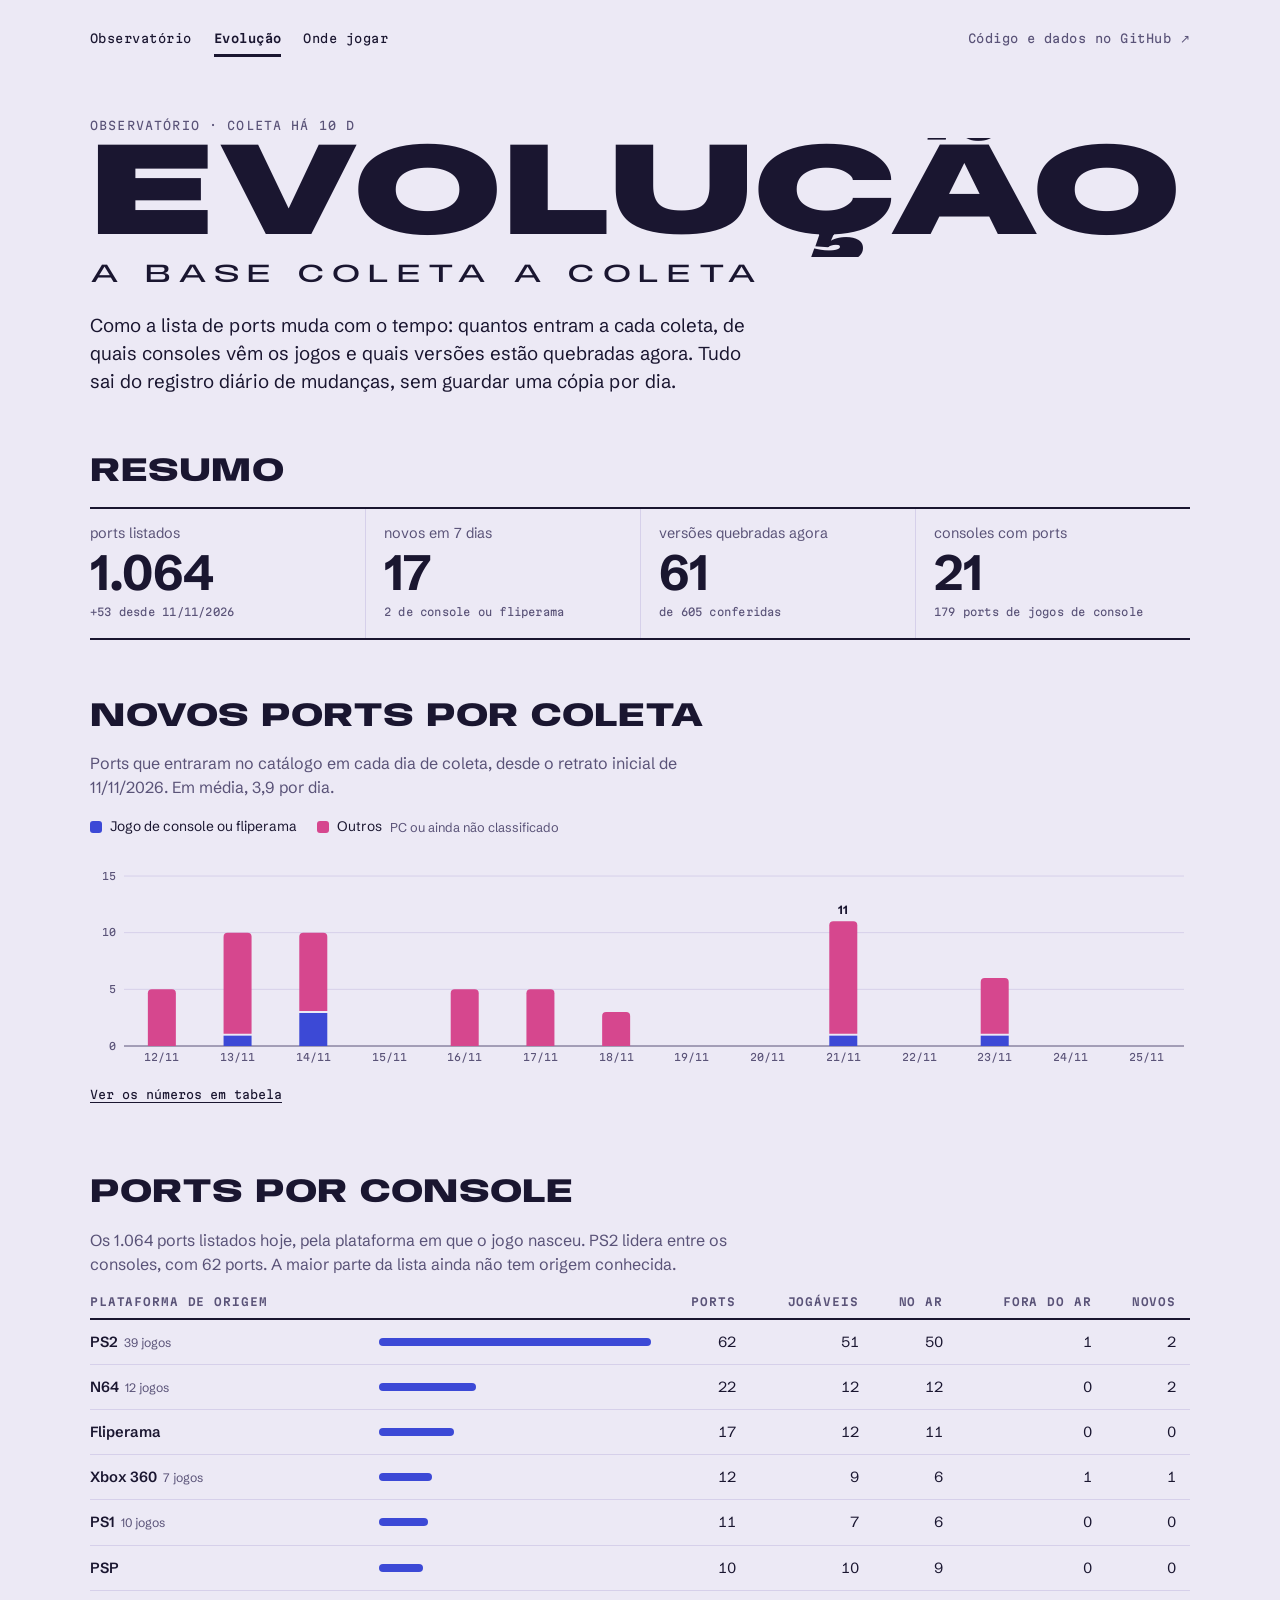
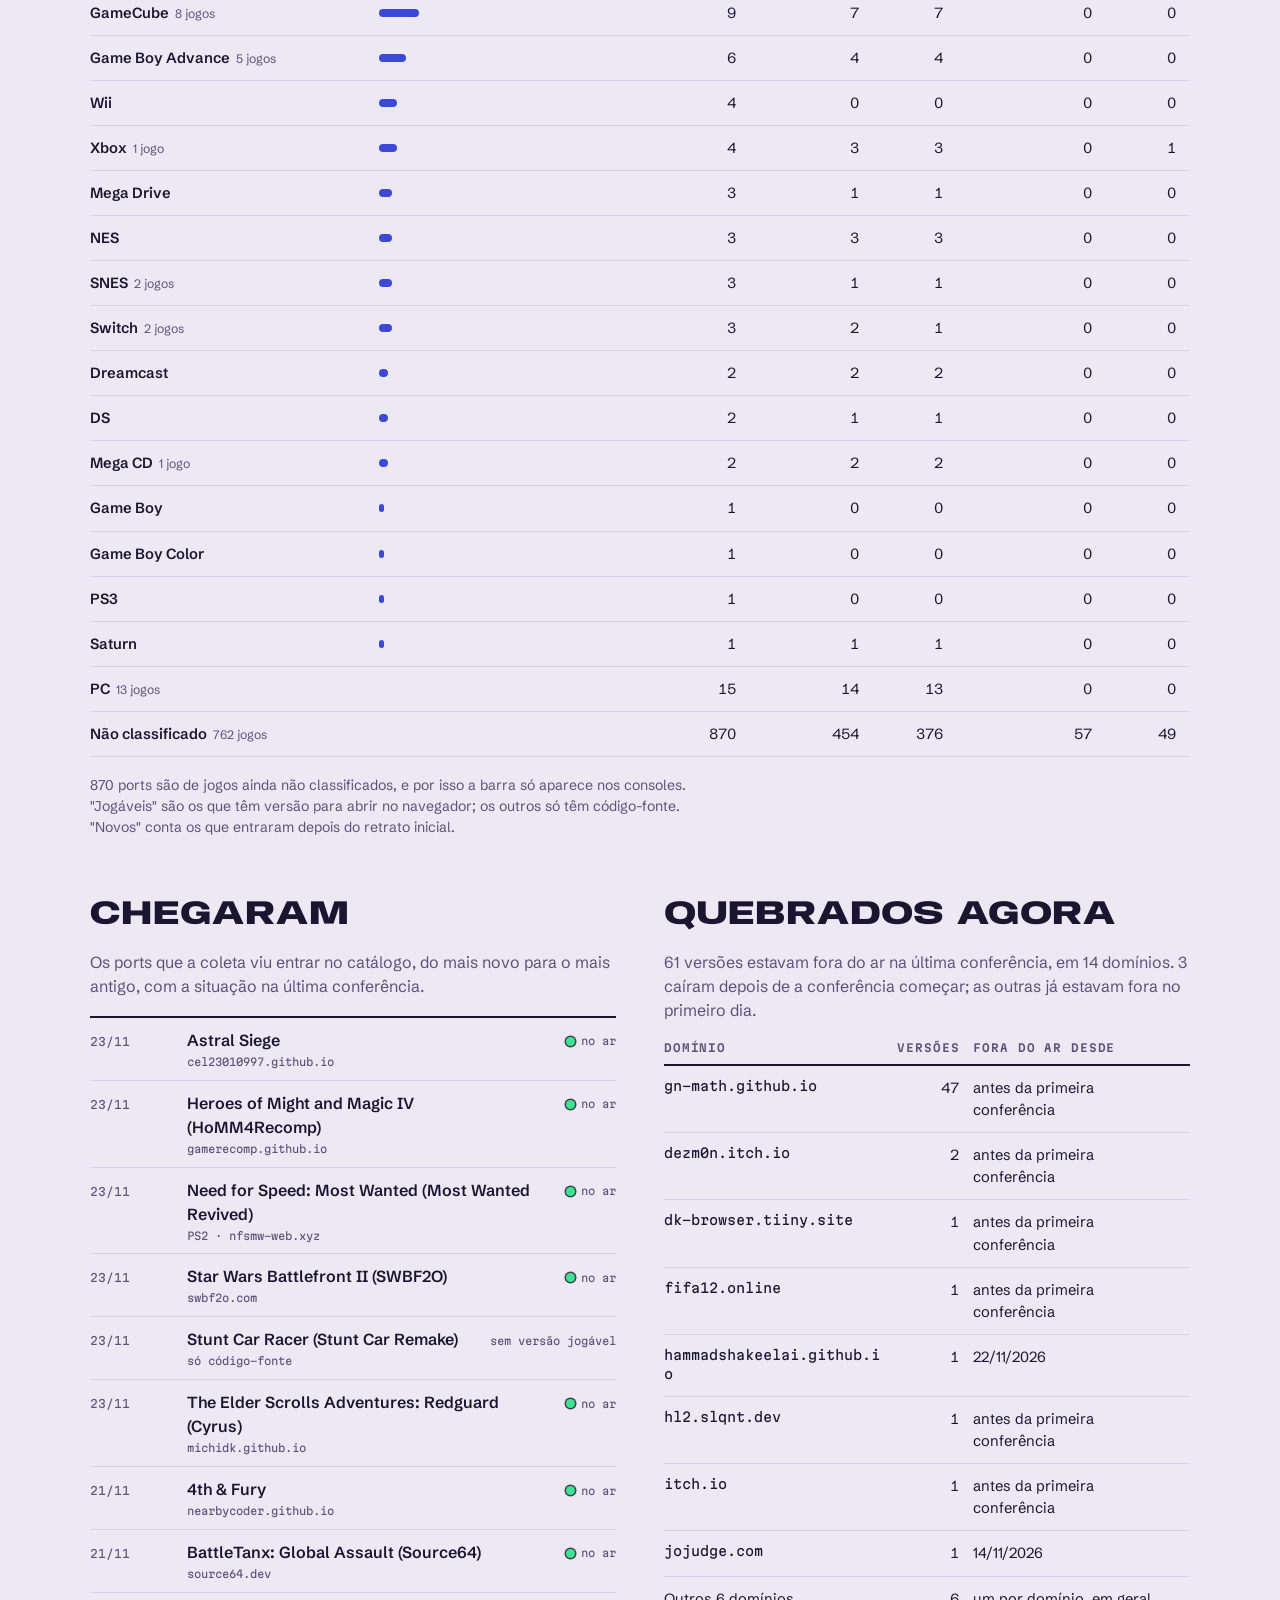
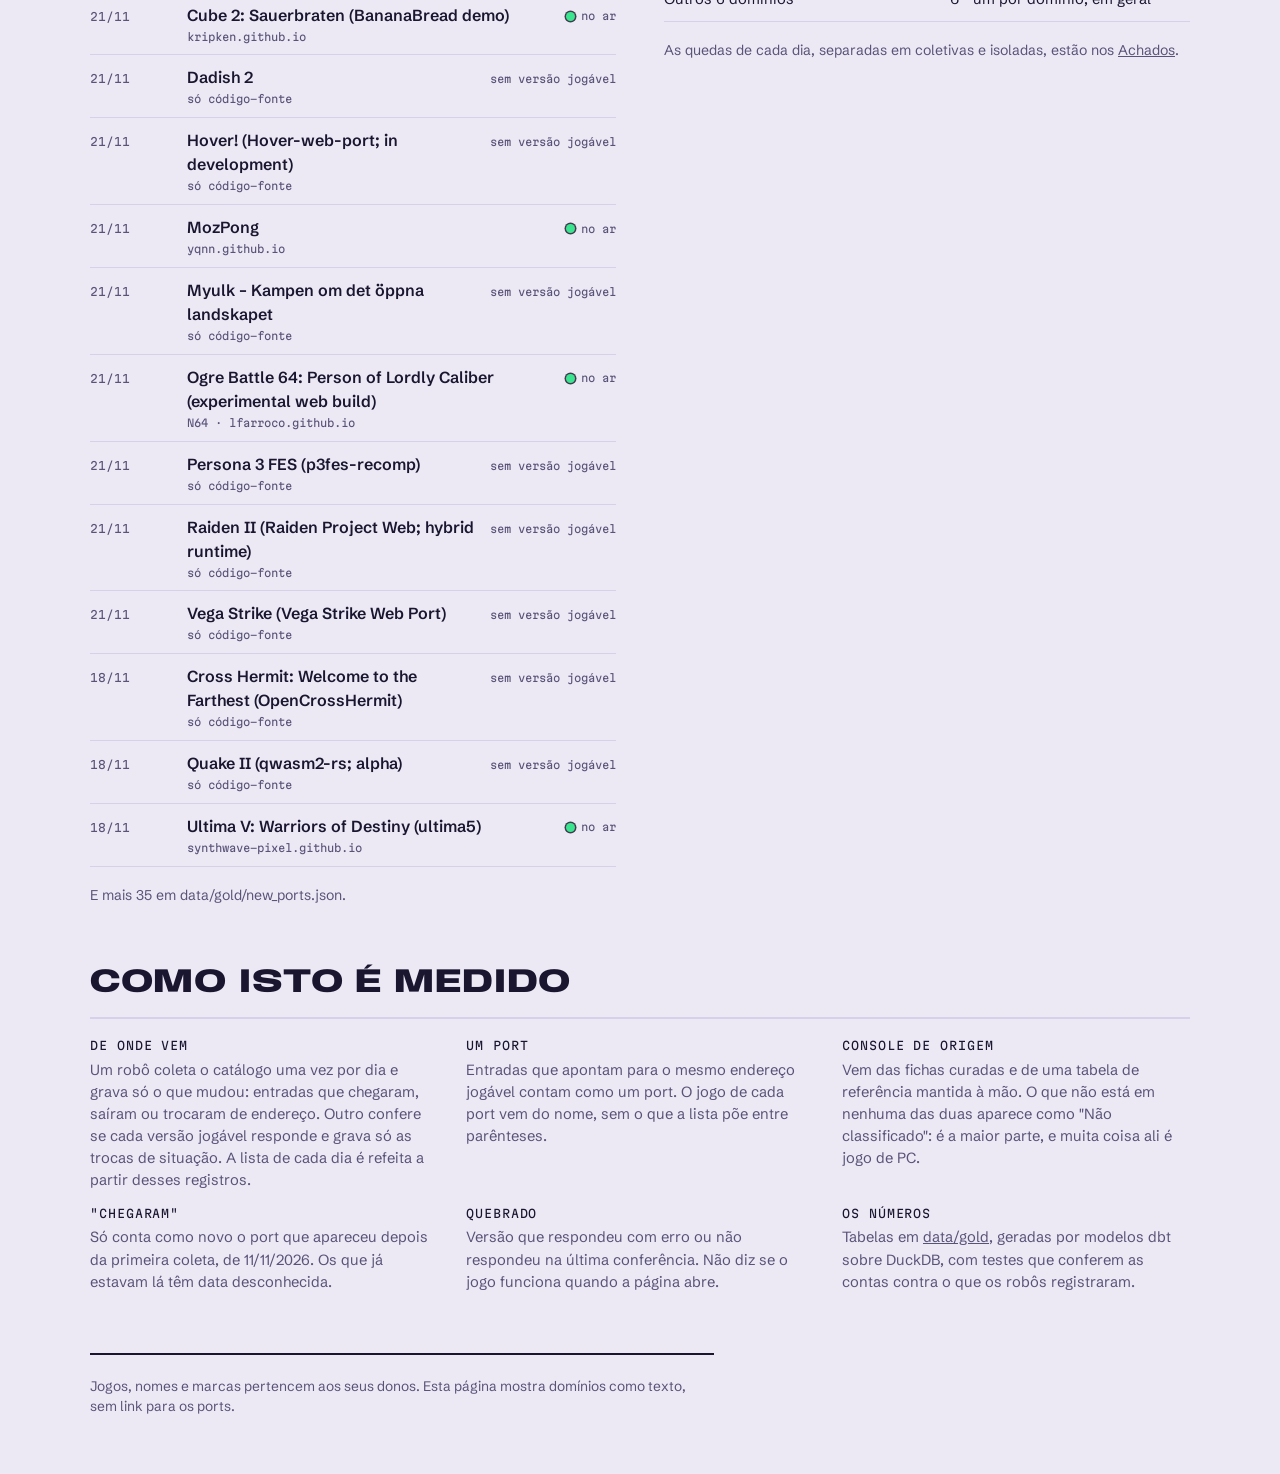
==== commit 59306958: "Coleta de catálogos de 2026-11-25 14:55 UTC: ultimate-catalog 1074 entradas (+1 −0 ~0); bottleship-c" ====
--- a/docs/evolucao/index.html
+++ b/docs/evolucao/index.html
@@ -321,7 +321,7 @@
   </footer>
 </div>
 
-<script type="application/json" id="dados">{"repo":"https://github.com/GabrielKSG7/LOKGAM","days":[{"added":0,"added_console":0,"checked":null,"console_ports":174,"day":"2026-11-11","offline":null,"ports":1011,"removed":0,"run_at":"2026-11-11T21:20:07Z"},{"added":5,"added_console":0,"checked":571,"console_ports":174,"day":"2026-11-12","offline":59,"ports":1016,"removed":0,"run_at":"2026-11-12T13:14:41Z"},{"added":10,"added_console":1,"checked":577,"console_ports":175,"day":"2026-11-13","offline":88,"ports":1026,"removed":0,"run_at":"2026-11-13T12:36:42Z"},{"added":10,"added_console":3,"checked":579,"console_ports":178,"day":"2026-11-14","offline":89,"ports":1036,"removed":0,"run_at":"2026-11-14T11:44:39Z"},{"added":0,"added_console":0,"checked":579,"console_ports":178,"day":"2026-11-15","offline":89,"ports":1036,"removed":0,"run_at":"2026-11-15T12:14:42Z"},{"added":5,"added_console":0,"checked":582,"console_ports":178,"day":"2026-11-16","offline":60,"ports":1041,"removed":0,"run_at":"2026-11-16T13:07:50Z"},{"added":5,"added_console":0,"checked":585,"console_ports":178,"day":"2026-11-17","offline":60,"ports":1045,"removed":1,"run_at":"2026-11-17T14:08:25Z"},{"added":3,"added_console":0,"checked":586,"console_ports":178,"day":"2026-11-18","offline":60,"ports":1048,"removed":0,"run_at":"2026-11-18T13:25:44Z"},{"added":0,"added_console":0,"checked":586,"console_ports":178,"day":"2026-11-19","offline":60,"ports":1048,"removed":0,"run_at":"2026-11-19T13:53:18Z"},{"added":0,"added_console":0,"checked":586,"console_ports":178,"day":"2026-11-20","offline":60,"ports":1048,"removed":0,"run_at":"2026-11-20T13:35:31Z"},{"added":11,"added_console":1,"checked":599,"console_ports":178,"day":"2026-11-21","offline":61,"ports":1058,"removed":1,"run_at":"2026-11-21T12:59:43Z"},{"added":0,"added_console":0,"checked":599,"console_ports":178,"day":"2026-11-22","offline":62,"ports":1058,"removed":0,"run_at":"2026-11-22T12:51:01Z"},{"added":6,"added_console":1,"checked":605,"console_ports":179,"day":"2026-11-23","offline":61,"ports":1064,"removed":0,"run_at":"2026-11-23T15:20:49Z"},{"added":0,"added_console":0,"checked":605,"console_ports":179,"day":"2026-11-24","offline":61,"ports":1064,"removed":0,"run_at":"2026-11-24T15:15:59Z"}],"platforms":[{"added_since_baseline":0,"games":17,"is_console":true,"offline":0,"online":11,"platform":"Arcade","playable":12,"ports":17,"unstable":0,"unverified":1},{"added_since_baseline":0,"games":2,"is_console":true,"offline":0,"online":1,"platform":"DS","playable":1,"ports":2,"unstable":0,"unverified":0},{"added_since_baseline":0,"games":2,"is_console":true,"offline":0,"online":2,"platform":"Dreamcast","playable":2,"ports":2,"unstable":0,"unverified":0},{"added_since_baseline":0,"games":1,"is_console":true,"offline":0,"online":0,"platform":"Game Boy","playable":0,"ports":1,"unstable":0,"unverified":0},{"added_since_baseline":0,"games":5,"is_console":true,"offline":0,"online":4,"platform":"Game Boy Advance","playable":4,"ports":6,"unstable":0,"unverified":0},{"added_since_baseline":0,"games":1,"is_console":true,"offline":0,"online":0,"platform":"Game Boy Color","playable":0,"ports":1,"unstable":0,"unverified":0},{"added_since_baseline":0,"games":8,"is_console":true,"offline":0,"online":7,"platform":"GameCube","playable":7,"ports":9,"unstable":0,"unverified":0},{"added_since_baseline":0,"games":1,"is_console":true,"offline":0,"online":2,"platform":"Mega CD","playable":2,"ports":2,"unstable":0,"unverified":0},{"added_since_baseline":0,"games":3,"is_console":true,"offline":0,"online":1,"platform":"Mega Drive","playable":1,"ports":3,"unstable":0,"unverified":0},{"added_since_baseline":2,"games":12,"is_console":true,"offline":0,"online":12,"platform":"N64","playable":12,"ports":22,"unstable":0,"unverified":0},{"added_since_baseline":0,"games":3,"is_console":true,"offline":0,"online":3,"platform":"NES","playable":3,"ports":3,"unstable":0,"unverified":0},{"added_since_baseline":49,"games":762,"is_console":false,"offline":57,"online":380,"platform":"Não classificado","playable":454,"ports":870,"unstable":11,"unverified":6},{"added_since_baseline":0,"games":13,"is_console":false,"offline":0,"online":13,"platform":"PC","playable":14,"ports":15,"unstable":0,"unverified":1},{"added_since_baseline":0,"games":10,"is_console":true,"offline":0,"online":6,"platform":"PS1","playable":7,"ports":11,"unstable":0,"unverified":1},{"added_since_baseline":2,"games":39,"is_console":true,"offline":1,"online":50,"platform":"PS2","playable":51,"ports":62,"unstable":0,"unverified":0},{"added_since_baseline":0,"games":1,"is_console":true,"offline":0,"online":0,"platform":"PS3","playable":0,"ports":1,"unstable":0,"unverified":0},{"added_since_baseline":0,"games":10,"is_console":true,"offline":0,"online":9,"platform":"PSP","playable":10,"ports":10,"unstable":1,"unverified":0},{"added_since_baseline":0,"games":2,"is_console":true,"offline":0,"online":1,"platform":"SNES","playable":1,"ports":3,"unstable":0,"unverified":0},{"added_since_baseline":0,"games":1,"is_console":true,"offline":0,"online":1,"platform":"Saturn","playable":1,"ports":1,"unstable":0,"unverified":0},{"added_since_baseline":0,"games":2,"is_console":true,"offline":0,"online":1,"platform":"Switch","playable":2,"ports":3,"unstable":0,"unverified":1},{"added_since_baseline":0,"games":4,"is_console":true,"offline":0,"online":0,"platform":"Wii","playable":0,"ports":4,"unstable":0,"unverified":0},{"added_since_baseline":1,"games":1,"is_console":true,"offline":0,"online":3,"platform":"Xbox","playable":3,"ports":4,"unstable":0,"unverified":0},{"added_since_baseline":1,"games":7,"is_console":true,"offline":1,"online":6,"platform":"Xbox 360","playable":9,"ports":12,"unstable":1,"unverified":1}],"new_ports":[{"first_seen":"2026-11-16T13:07:50Z","game_title":"0 A.D.","is_console":false,"listed":true,"platform":"Não classificado","play_host":null,"port_id":"ultimate-catalog:0-a-d-webassembly-experimental","removed_at":null,"state":null,"title":"0 A.D. (WebAssembly; experimental)"},{"first_seen":"2026-11-21T12:59:43Z","game_title":"4th & Fury","is_console":false,"listed":true,"platform":"Não classificado","play_host":"nearbycoder.github.io","port_id":"ultimate-catalog:4th-fury","removed_at":null,"state":"online","title":"4th & Fury"},{"first_seen":"2026-11-23T15:20:49Z","game_title":"Astral Siege","is_console":false,"listed":true,"platform":"Não classificado","play_host":"cel23010997.github.io","port_id":"ultimate-catalog:astral-siege","removed_at":null,"state":"online","title":"Astral Siege"},{"first_seen":"2026-11-21T12:59:43Z","game_title":"BattleTanx: Global Assault","is_console":false,"listed":true,"platform":"Não classificado","play_host":"source64.dev","port_id":"ultimate-catalog:battletanx-global-assault-source64","removed_at":null,"state":"online","title":"BattleTanx: Global Assault (Source64)"},{"first_seen":"2026-11-16T13:07:50Z","game_title":"Blast Corps","is_console":false,"listed":true,"platform":"Não classificado","play_host":"doridian.github.io","port_id":"ultimate-catalog:blast-corps-dozerencore","removed_at":null,"state":"online","title":"Blast Corps (DozerEncore)"},{"first_seen":"2026-11-14T11:44:39Z","game_title":"Blur","is_console":false,"listed":true,"platform":"Não classificado","play_host":null,"port_id":"ultimate-catalog:blur-blur-web","removed_at":null,"state":null,"title":"Blur (blur-web)"},{"first_seen":"2026-11-13T12:36:42Z","game_title":"Bounce Tales","is_console":false,"listed":true,"platform":"Não classificado","play_host":"prasannaone.github.io","port_id":"ultimate-catalog:bounce-tales","removed_at":null,"state":"online","title":"Bounce Tales"},{"first_seen":"2026-11-17T13:50:26Z","game_title":"Crash of the Titans","is_console":false,"listed":true,"platform":"Não classificado","play_host":null,"port_id":"ultimate-catalog:crash-of-the-titans-crash-ott-web-webgpu","removed_at":null,"state":null,"title":"Crash of the Titans (Crash-OTT-web; WebGPU)"},{"first_seen":"2026-11-18T13:25:44Z","game_title":"Cross Hermit: Welcome to the Farthest","is_console":false,"listed":true,"platform":"Não classificado","play_host":null,"port_id":"ultimate-catalog:cross-hermit-welcome-to-the-farthest-opencrosshermit","removed_at":null,"state":null,"title":"Cross Hermit: Welcome to the Farthest (OpenCrossHermit)"},{"first_seen":"2026-11-21T12:59:43Z","game_title":"Cube 2: Sauerbraten","is_console":false,"listed":true,"platform":"Não classificado","play_host":"kripken.github.io","port_id":"ultimate-catalog:cube-2-sauerbraten-bananabread-demo","removed_at":null,"state":"online","title":"Cube 2: Sauerbraten (BananaBread demo)"},{"first_seen":"2026-11-21T12:59:43Z","game_title":"Dadish 2","is_console":false,"listed":true,"platform":"Não classificado","play_host":null,"port_id":"ultimate-catalog:dadish-2","removed_at":null,"state":null,"title":"Dadish 2"},{"first_seen":"2026-11-17T13:50:26Z","game_title":"Geometry Dash","is_console":false,"listed":true,"platform":"Não classificado","play_host":"gd-webport.pages.dev","port_id":"ultimate-catalog:geometry-dash-ale7208","removed_at":null,"state":"online","title":"Geometry Dash (Ale7208)"},{"first_seen":"2026-11-14T11:44:39Z","game_title":"Grand Theft Auto IV","is_console":true,"listed":true,"platform":"Xbox 360","play_host":null,"port_id":"ultimate-catalog:grand-theft-auto-iv-regrandiv-v2","removed_at":null,"state":null,"title":"Grand Theft Auto IV (reGRANDIV-v2)"},{"first_seen":"2026-11-14T11:44:39Z","game_title":"Halo: Combat Evolved","is_console":true,"listed":true,"platform":"Xbox","play_host":null,"port_id":"ultimate-catalog:halo-combat-evolved-halo-ce-web-multiplayer","removed_at":null,"state":null,"title":"Halo: Combat Evolved (halo-ce-web-multiplayer)"},{"first_seen":"2026-11-17T13:50:26Z","game_title":"Heaven for Death","is_console":false,"listed":true,"platform":"Não classificado","play_host":"ymdryo.github.io","port_id":"ultimate-catalog:heaven-for-death","removed_at":null,"state":"online","title":"Heaven for Death"},{"first_seen":"2026-11-23T15:20:49Z","game_title":"Heroes of Might and Magic IV","is_console":false,"listed":true,"platform":"Não classificado","play_host":"gamerecomp.github.io","port_id":"ultimate-catalog:heroes-of-might-and-magic-iv-homm4recomp","removed_at":null,"state":"online","title":"Heroes of Might and Magic IV (HoMM4Recomp)"},{"first_seen":"2026-11-21T12:59:43Z","game_title":"Hover!","is_console":false,"listed":true,"platform":"Não classificado","play_host":null,"port_id":"ultimate-catalog:hover-hover-web-port-in-development","removed_at":null,"state":null,"title":"Hover! (Hover-web-port; in development)"},{"first_seen":"2026-11-14T11:44:39Z","game_title":"Just Shapes & Beats","is_console":false,"listed":true,"platform":"Não classificado","play_host":null,"port_id":"ultimate-catalog:just-shapes-beats-web-port","removed_at":null,"state":null,"title":"Just Shapes & Beats (web port)"},{"first_seen":"2026-11-12T13:14:41Z","game_title":"Kagetsu Tohya","is_console":false,"listed":true,"platform":"Não classificado","play_host":"kagetsu.pages.dev","port_id":"ultimate-catalog:kagetsu-tohya","removed_at":null,"state":"online","title":"Kagetsu Tohya"},{"first_seen":"2026-11-13T12:36:42Z","game_title":"LEGO Star Wars: The Video Game","is_console":false,"listed":true,"platform":"Não classificado","play_host":"down1oads.github.io","port_id":"ultimate-catalog:lego-star-wars-the-video-game","removed_at":null,"state":"online","title":"LEGO Star Wars: The Video Game"},{"first_seen":"2026-11-12T13:14:41Z","game_title":"Maisy's Playhouse","is_console":false,"listed":true,"platform":"Não classificado","play_host":"games.nostalgiarealm.com","port_id":"ultimate-catalog:maisy-s-playhouse","removed_at":null,"state":"online","title":"Maisy's Playhouse"},{"first_seen":"2026-11-16T13:07:50Z","game_title":"Marble Marcher","is_console":false,"listed":true,"platform":"Não classificado","play_host":null,"port_id":"ultimate-catalog:marble-marcher-webgpu-early-development","removed_at":null,"state":null,"title":"Marble Marcher (WebGPU; early development)"},{"first_seen":"2026-11-13T12:36:42Z","game_title":"Midnight Club 3: DUB Edition","is_console":true,"listed":true,"platform":"PS2","play_host":"dubedition.xyz","port_id":"ultimate-catalog:midnight-club-3-dub-edition-mc3-web-study","removed_at":null,"state":"online","title":"Midnight Club 3: DUB Edition (mc3-web-study)"},{"first_seen":"2026-11-21T12:59:43Z","game_title":"MozPong","is_console":false,"listed":true,"platform":"Não classificado","play_host":"yqnn.github.io","port_id":"ultimate-catalog:mozpong","removed_at":null,"state":"online","title":"MozPong"},{"first_seen":"2026-11-21T12:59:43Z","game_title":"Myulk – Kampen om det öppna landskapet","is_console":false,"listed":true,"platform":"Não classificado","play_host":null,"port_id":"ultimate-catalog:myulk-kampen-om-det-oppna-landskapet","removed_at":null,"state":null,"title":"Myulk – Kampen om det öppna landskapet"},{"first_seen":"2026-11-23T15:20:49Z","game_title":"Need for Speed: Most Wanted","is_console":true,"listed":true,"platform":"PS2","play_host":"nfsmw-web.xyz","port_id":"ultimate-catalog:need-for-speed-most-wanted-most-wanted-revived","removed_at":null,"state":"online","title":"Need for Speed: Most Wanted (Most Wanted Revived)"},{"first_seen":"2026-11-21T12:59:43Z","game_title":"Ogre Battle 64: Person of Lordly Caliber","is_console":true,"listed":true,"platform":"N64","play_host":"lfarroco.github.io","port_id":"ultimate-catalog:ogre-battle-64-person-of-lordly-caliber-experimental-web-build","removed_at":null,"state":"online","title":"Ogre Battle 64: Person of Lordly Caliber (experimental web build)"},{"first_seen":"2026-11-13T12:36:42Z","game_title":"Passage","is_console":false,"listed":true,"platform":"Não classificado","play_host":"judooochp.github.io","port_id":"ultimate-catalog:passage","removed_at":null,"state":"online","title":"Passage"},{"first_seen":"2026-11-12T13:14:41Z","game_title":"Persona 1","is_console":false,"listed":true,"platform":"Não classificado","play_host":null,"port_id":"ultimate-catalog:persona-1","removed_at":null,"state":null,"title":"Persona 1"},{"first_seen":"2026-11-21T12:59:43Z","game_title":"Persona 3 FES","is_console":false,"listed":true,"platform":"Não classificado","play_host":null,"port_id":"ultimate-catalog:persona-3-fes-p3fes-recomp","removed_at":null,"state":null,"title":"Persona 3 FES (p3fes-recomp)"},{"first_seen":"2026-11-12T13:14:41Z","game_title":"PetWings","is_console":false,"listed":true,"platform":"Não classificado","play_host":null,"port_id":"ultimate-catalog:petwings","removed_at":null,"state":null,"title":"PetWings"},{"first_seen":"2026-11-13T12:36:42Z","game_title":"Please, Don't Touch Anything 3D","is_console":false,"listed":true,"platform":"Não classificado","play_host":null,"port_id":"ultimate-catalog:please-don-t-touch-anything-3d","removed_at":null,"state":null,"title":"Please, Don't Touch Anything 3D"},{"first_seen":"2026-11-14T11:44:39Z","game_title":"Pokémon Platinum","is_console":false,"listed":true,"platform":"Não classificado","play_host":null,"port_id":"ultimate-catalog:pokemon-platinum-open-sinnoh","removed_at":null,"state":null,"title":"Pokémon Platinum (open-sinnoh)"},{"first_seen":"2026-11-17T13:50:26Z","game_title":"Project Zomboid","is_console":false,"listed":true,"platform":"Não classificado","play_host":null,"port_id":"ultimate-catalog:project-zomboid-public-tech-demo-javascript-jvm-runtime","removed_at":null,"state":null,"title":"Project Zomboid (Public Tech Demo; JavaScript JVM runtime)"},{"first_seen":"2026-11-18T13:25:44Z","game_title":"Quake 2","is_console":false,"listed":true,"platform":"Não classificado","play_host":null,"port_id":"ultimate-catalog:quake-ii-qwasm2-rs-alpha","removed_at":null,"state":null,"title":"Quake II (qwasm2-rs; alpha)"},{"first_seen":"2026-11-21T12:59:43Z","game_title":"Raiden II","is_console":false,"listed":true,"platform":"Não classificado","play_host":null,"port_id":"ultimate-catalog:raiden-ii-raiden-project-web-hybrid-runtime","removed_at":null,"state":null,"title":"Raiden II (Raiden Project Web; hybrid runtime)"},{"first_seen":"2026-11-13T12:36:42Z","game_title":"Rust Legacy","is_console":false,"listed":true,"platform":"Não classificado","play_host":null,"port_id":"ultimate-catalog:rust-legacy","removed_at":null,"state":null,"title":"Rust Legacy"},{"first_seen":"2026-11-13T12:36:42Z","game_title":"Slingshot","is_console":false,"listed":true,"platform":"Não classificado","play_host":"phoenox.github.io","port_id":"ultimate-catalog:slingshot","removed_at":null,"state":"online","title":"Slingshot"},{"first_seen":"2026-11-12T13:14:41Z","game_title":"Sobosuba","is_console":false,"listed":true,"platform":"Não classificado","play_host":"kn0tzer.work.gd","port_id":"ultimate-catalog:sobosuba","removed_at":null,"state":"online","title":"Sobosuba"},{"first_seen":"2026-11-16T13:07:50Z","game_title":"Sonic Robo Blast 2 Kart","is_console":false,"listed":true,"platform":"Não classificado","play_host":"kartweb.gvbvdxx.me","port_id":"ultimate-catalog:sonic-robo-blast-2-kart-srb2kartweb","removed_at":null,"state":"online","title":"Sonic Robo Blast 2 Kart (SRB2KartWeb)"},{"first_seen":"2026-11-17T13:50:26Z","game_title":"Soul of Darkness","is_console":false,"listed":true,"platform":"Não classificado","play_host":"jubayer-cmd.github.io","port_id":"ultimate-catalog:soul-of-darkness","removed_at":null,"state":"online","title":"Soul of Darkness"},{"first_seen":"2026-11-23T15:20:49Z","game_title":"Star Wars Battlefront II","is_console":false,"listed":true,"platform":"Não classificado","play_host":"swbf2o.com","port_id":"ultimate-catalog:star-wars-battlefront-ii-swbf2o","removed_at":null,"state":"online","title":"Star Wars Battlefront II (SWBF2O)"},{"first_seen":"2026-11-23T15:20:49Z","game_title":"Stunt Car Racer","is_console":false,"listed":true,"platform":"Não classificado","play_host":null,"port_id":"ultimate-catalog:stunt-car-racer-stunt-car-remake","removed_at":null,"state":null,"title":"Stunt Car Racer (Stunt Car Remake)"},{"first_seen":"2026-11-14T11:44:39Z","game_title":"Super Mario 64","is_console":true,"listed":true,"platform":"N64","play_host":"andrewnakas.github.io","port_id":"ultimate-catalog:super-mario-64-sm64-cleanroom","removed_at":null,"state":"online","title":"Super Mario 64 (sm64-cleanroom)"},{"first_seen":"2026-11-16T13:07:50Z","game_title":"SuperTuxKart","is_console":false,"listed":true,"platform":"Não classificado","play_host":null,"port_id":"ultimate-catalog:supertuxkart-webassembly-experimental","removed_at":null,"state":null,"title":"SuperTuxKart (WebAssembly; experimental)"},{"first_seen":"2026-11-13T12:36:42Z","game_title":"Tennis Game","is_console":false,"listed":true,"platform":"Não classificado","play_host":"kyleschichl0x16.github.io","port_id":"ultimate-catalog:tennis-game","removed_at":null,"state":"online","title":"Tennis Game"},{"first_seen":"2026-11-23T15:20:49Z","game_title":"The Elder Scrolls Adventures: Redguard","is_console":false,"listed":true,"platform":"Não classificado","play_host":"michidk.github.io","port_id":"ultimate-catalog:the-elder-scrolls-adventures-redguard-cyrus","removed_at":null,"state":"online","title":"The Elder Scrolls Adventures: Redguard (Cyrus)"},{"first_seen":"2026-11-14T11:44:39Z","game_title":"The Legend of Zelda: Ocarina of Time","is_console":false,"listed":true,"platform":"Não classificado","play_host":"andrewnakas.github.io","port_id":"ultimate-catalog:the-legend-of-zelda-ocarina-of-time-oot-cleanroom","removed_at":null,"state":"online","title":"The Legend of Zelda: Ocarina of Time (oot-cleanroom)"},{"first_seen":"2026-11-14T11:44:39Z","game_title":"Turok 2: Seeds of Evil","is_console":false,"listed":true,"platform":"Não classificado","play_host":null,"port_id":"ultimate-catalog:turok-2-seeds-of-evil-turok-2-recomp","removed_at":null,"state":null,"title":"Turok 2: Seeds of Evil (turok-2-recomp)"},{"first_seen":"2026-11-14T11:44:39Z","game_title":"Turok 3: Shadow of Oblivion","is_console":false,"listed":true,"platform":"Não classificado","play_host":null,"port_id":"ultimate-catalog:turok-3-shadow-of-oblivion-turok-3-recomp","removed_at":null,"state":null,"title":"Turok 3: Shadow of Oblivion (turok-3-recomp)"},{"first_seen":"2026-11-14T11:44:39Z","game_title":"Turok: Dinosaur Hunter","is_console":false,"listed":true,"platform":"Não classificado","play_host":null,"port_id":"ultimate-catalog:turok-dinosaur-hunter-turok-recomp","removed_at":null,"state":null,"title":"Turok: Dinosaur Hunter (turok-recomp)"},{"first_seen":"2026-11-18T13:25:44Z","game_title":"Ultima V: Warriors of Destiny","is_console":false,"listed":true,"platform":"Não classificado","play_host":"synthwave-pixel.github.io","port_id":"ultimate-catalog:ultima-v-warriors-of-destiny-ultima5","removed_at":null,"state":"online","title":"Ultima V: Warriors of Destiny (ultima5)"},{"first_seen":"2026-11-21T12:59:43Z","game_title":"Vega Strike","is_console":false,"listed":true,"platform":"Não classificado","play_host":null,"port_id":"ultimate-catalog:vega-strike-vega-strike-web-port","removed_at":null,"state":null,"title":"Vega Strike (Vega Strike Web Port)"},{"first_seen":"2026-11-13T12:36:42Z","game_title":"Yar Arazi","is_console":false,"listed":true,"platform":"Não classificado","play_host":null,"port_id":"ultimate-catalog:yar-arazi","removed_at":null,"state":null,"title":"Yar Arazi"},{"first_seen":"2026-11-13T12:36:42Z","game_title":"Zanac EX","is_console":false,"listed":true,"platform":"Não classificado","play_host":null,"port_id":"ultimate-catalog:zanac-ex","removed_at":null,"state":null,"title":"Zanac EX"}],"broken":[{"title":"Amanda The Adventurer","platform":"Não classificado","is_console":false,"play_host":"gn-math.github.io","started_at":"2026-11-12T01:29:08Z","started_basis":"before_first_check","collective":true},{"title":"Andy's Apple Farm","platform":"Não classificado","is_console":false,"play_host":"gn-math.github.io","started_at":"2026-11-12T01:29:08Z","started_basis":"before_first_check","collective":true},{"title":"Baldi's Basics Classic Remastered","platform":"Não classificado","is_console":false,"play_host":"gn-math.github.io","started_at":"2026-11-12T01:29:08Z","started_basis":"before_first_check","collective":true},{"title":"Baldi's Basics Plus","platform":"Não classificado","is_console":false,"play_host":"gn-math.github.io","started_at":"2026-11-12T01:29:08Z","started_basis":"before_first_check","collective":true},{"title":"Bendy and The Ink Machine","platform":"Não classificado","is_console":false,"play_host":"gn-math.github.io","started_at":"2026-11-12T01:29:08Z","started_basis":"before_first_check","collective":true},{"title":"Bendy and The Ink Machine","platform":"Não classificado","is_console":false,"play_host":"gn-math.github.io","started_at":"2026-11-12T01:29:08Z","started_basis":"before_first_check","collective":true},{"title":"BERGENTRUCK 201x","platform":"Não classificado","is_console":false,"play_host":"gn-math.github.io","started_at":"2026-11-12T01:29:08Z","started_basis":"before_first_check","collective":true},{"title":"BLOODMONEY!","platform":"Não classificado","is_console":false,"play_host":"gn-math.github.io","started_at":"2026-11-12T01:29:08Z","started_basis":"before_first_check","collective":true},{"title":"Buckshot Roulette","platform":"Não classificado","is_console":false,"play_host":"gn-math.github.io","started_at":"2026-11-12T01:29:08Z","started_basis":"before_first_check","collective":true},{"title":"Class of '09","platform":"Não classificado","is_console":false,"play_host":"gn-math.github.io","started_at":"2026-11-12T01:29:08Z","started_basis":"before_first_check","collective":true},{"title":"Cuphead","platform":"Não classificado","is_console":false,"play_host":"gn-math.github.io","started_at":"2026-11-12T01:29:08Z","started_basis":"before_first_check","collective":true},{"title":"Cut the Rope (H5DX)","platform":"Não classificado","is_console":false,"play_host":"yell0wsuit.github.io","started_at":"2026-11-12T01:29:08Z","started_basis":"before_first_check","collective":false},{"title":"Dead Plate","platform":"Não classificado","is_console":false,"play_host":"gn-math.github.io","started_at":"2026-11-12T01:29:08Z","started_basis":"before_first_check","collective":true},{"title":"Deadseat","platform":"Não classificado","is_console":false,"play_host":"gn-math.github.io","started_at":"2026-11-12T01:29:08Z","started_basis":"before_first_check","collective":true},{"title":"Deltarune","platform":"Não classificado","is_console":false,"play_host":"gn-math.github.io","started_at":"2026-11-12T01:29:08Z","started_basis":"before_first_check","collective":true},{"title":"Do NOT Take This Cat Home","platform":"Não classificado","is_console":false,"play_host":"gn-math.github.io","started_at":"2026-11-12T01:29:08Z","started_basis":"before_first_check","collective":true},{"title":"Doom (wasoom)","platform":"Não classificado","is_console":false,"play_host":"wasoom.pages.dev","started_at":"2026-11-21T12:59:43Z","started_basis":"observed","collective":false},{"title":"Dungeon Keeper","platform":"Não classificado","is_console":false,"play_host":"dk-browser.tiiny.site","started_at":"2026-11-12T01:29:08Z","started_basis":"before_first_check","collective":false},{"title":"Fears To Fathom","platform":"Não classificado","is_console":false,"play_host":"gn-math.github.io","started_at":"2026-11-12T01:29:08Z","started_basis":"before_first_check","collective":true},{"title":"Feed & Grow Fish","platform":"Não classificado","is_console":false,"play_host":"reeyukifish.pages.dev","started_at":"2026-11-12T01:29:08Z","started_basis":"before_first_check","collective":false},{"title":"FIFA 12","platform":"Não classificado","is_console":false,"play_host":"fifa12.online","started_at":"2026-11-12T01:29:08Z","started_basis":"before_first_check","collective":false},{"title":"FlatOut 2 (dezm0n web port)","platform":"Não classificado","is_console":false,"play_host":"itch.io","started_at":"2026-11-12T01:29:08Z","started_basis":"before_first_check","collective":false},{"title":"FNAF","platform":"Não classificado","is_console":false,"play_host":"gn-math.github.io","started_at":"2026-11-12T01:29:08Z","started_basis":"before_first_check","collective":true},{"title":"Getting Over It","platform":"Não classificado","is_console":false,"play_host":"gn-math.github.io","started_at":"2026-11-12T01:29:08Z","started_basis":"before_first_check","collective":true},{"title":"GTA V (gta5-web, WebGPU)","platform":"Xbox 360","is_console":true,"play_host":"hammadshakeelai.github.io","started_at":"2026-11-22T12:51:02Z","started_basis":"observed","collective":false},{"title":"Half Life 2","platform":"Não classificado","is_console":false,"play_host":"hl2.slqnt.dev","started_at":"2026-11-12T01:29:08Z","started_basis":"before_first_check","collective":false},{"title":"Happy Sheepies","platform":"Não classificado","is_console":false,"play_host":"gn-math.github.io","started_at":"2026-11-12T01:29:08Z","started_basis":"before_first_check","collective":true},{"title":"Hollow Knight (dezm0n web port)","platform":"Não classificado","is_console":false,"play_host":"dezm0n.itch.io","started_at":"2026-11-12T01:29:08Z","started_basis":"before_first_check","collective":false},{"title":"Hotline Miami","platform":"Não classificado","is_console":false,"play_host":"gn-math.github.io","started_at":"2026-11-12T01:29:08Z","started_basis":"before_first_check","collective":true},{"title":"Human Expenditure Program","platform":"Não classificado","is_console":false,"play_host":"gn-math.github.io","started_at":"2026-11-12T01:29:08Z","started_basis":"before_first_check","collective":true},{"title":"I Can't Believe It's Not Sonic 1","platform":"Não classificado","is_console":false,"play_host":"jojudge.com","started_at":"2026-11-14T11:44:40Z","started_basis":"observed","collective":false},{"title":"Jelly Drift","platform":"Não classificado","is_console":false,"play_host":"gn-math.github.io","started_at":"2026-11-12T01:29:08Z","started_basis":"before_first_check","collective":true},{"title":"Karlson","platform":"Não classificado","is_console":false,"play_host":"gn-math.github.io","started_at":"2026-11-12T01:29:08Z","started_basis":"before_first_check","collective":true},{"title":"Kindergarten 1 & 2","platform":"Não classificado","is_console":false,"play_host":"gn-math.github.io","started_at":"2026-11-12T01:29:08Z","started_basis":"before_first_check","collective":true},{"title":"Kino der Toten (theeagler1234 mirror)","platform":"Não classificado","is_console":false,"play_host":"theeagler1234-alt.github.io","started_at":"2026-11-12T01:29:08Z","started_basis":"before_first_check","collective":false},{"title":"koi/_flixel","platform":"Não classificado","is_console":false,"play_host":"oldgrounds.xyz","started_at":"2026-11-12T01:29:08Z","started_basis":"before_first_check","collective":false},{"title":"Lacey's Flash Games","platform":"Não classificado","is_console":false,"play_host":"gn-math.github.io","started_at":"2026-11-12T01:29:08Z","started_basis":"before_first_check","collective":true},{"title":"Milkman Karlson","platform":"Não classificado","is_console":false,"play_host":"gn-math.github.io","started_at":"2026-11-12T01:29:08Z","started_basis":"before_first_check","collective":true},{"title":"Minesweeper Plus","platform":"Não classificado","is_console":false,"play_host":"gn-math.github.io","started_at":"2026-11-12T01:29:08Z","started_basis":"before_first_check","collective":true},{"title":"Need for Speed: Most Wanted (2005) (dezm0n web port)","platform":"PS2","is_console":true,"play_host":"dezm0n.itch.io","started_at":"2026-11-12T01:29:08Z","started_basis":"before_first_check","collective":false},{"title":"OMORI","platform":"Não classificado","is_console":false,"play_host":"gn-math.github.io","started_at":"2026-11-12T01:29:08Z","started_basis":"before_first_check","collective":true},{"title":"People Playground","platform":"Não classificado","is_console":false,"play_host":"gn-math.github.io","started_at":"2026-11-12T01:29:08Z","started_basis":"before_first_check","collective":true},{"title":"Pizza Tower","platform":"Não classificado","is_console":false,"play_host":"gn-math.github.io","started_at":"2026-11-12T01:29:08Z","started_basis":"before_first_check","collective":true},{"title":"R.E.P.O","platform":"Não classificado","is_console":false,"play_host":"gn-math.github.io","started_at":"2026-11-12T01:29:08Z","started_basis":"before_first_check","collective":true},{"title":"RAFT","platform":"Não classificado","is_console":false,"play_host":"gn-math.github.io","started_at":"2026-11-12T01:29:08Z","started_basis":"before_first_check","collective":true},{"title":"Schoolboy Runaway","platform":"Não classificado","is_console":false,"play_host":"gn-math.github.io","started_at":"2026-11-12T01:29:08Z","started_basis":"before_first_check","collective":true},{"title":"Slender: The Eight Pages","platform":"Não classificado","is_console":false,"play_host":"gn-math.github.io","started_at":"2026-11-12T01:29:08Z","started_basis":"before_first_check","collective":true},{"title":"SONIC.EXE","platform":"Não classificado","is_console":false,"play_host":"gn-math.github.io","started_at":"2026-11-12T01:29:08Z","started_basis":"before_first_check","collective":true},{"title":"Speed Stars","platform":"Não classificado","is_console":false,"play_host":"gn-math.github.io","started_at":"2026-11-12T01:29:08Z","started_basis":"before_first_check","collective":true},{"title":"Tattletail","platform":"Não classificado","is_console":false,"play_host":"gn-math.github.io","started_at":"2026-11-12T01:29:08Z","started_basis":"before_first_check","collective":true},{"title":"That's Not My Neighbor","platform":"Não classificado","is_console":false,"play_host":"gn-math.github.io","started_at":"2026-11-12T01:29:08Z","started_basis":"before_first_check","collective":true},{"title":"Deadseat","platform":"Não classificado","is_console":false,"play_host":"gn-math.github.io","started_at":"2026-11-12T01:29:08Z","started_basis":"before_first_check","collective":true},{"title":"The Man From the Window","platform":"Não classificado","is_console":false,"play_host":"gn-math.github.io","started_at":"2026-11-12T01:29:08Z","started_basis":"before_first_check","collective":true},{"title":"Trombone Champ","platform":"Não classificado","is_console":false,"play_host":"wasm.rip","started_at":"2026-11-12T01:29:08Z","started_basis":"before_first_check","collective":false},{"title":"Ultrakill Prelude","platform":"Não classificado","is_console":false,"play_host":"gn-math.github.io","started_at":"2026-11-12T01:29:08Z","started_basis":"before_first_check","collective":true},{"title":"Undertale","platform":"Não classificado","is_console":false,"play_host":"gn-math.github.io","started_at":"2026-11-12T01:29:08Z","started_basis":"before_first_check","collective":true},{"title":"Undertale Yellow","platform":"Não classificado","is_console":false,"play_host":"gn-math.github.io","started_at":"2026-11-12T01:29:08Z","started_basis":"before_first_check","collective":true},{"title":"Webfishing","platform":"Não classificado","is_console":false,"play_host":"gn-math.github.io","started_at":"2026-11-12T01:29:08Z","started_basis":"before_first_check","collective":true},{"title":"Witch's Heart","platform":"Não classificado","is_console":false,"play_host":"gn-math.github.io","started_at":"2026-11-12T01:29:08Z","started_basis":"before_first_check","collective":true},{"title":"Yandere Simulator","platform":"Não classificado","is_console":false,"play_host":"gn-math.github.io","started_at":"2026-11-12T01:29:08Z","started_basis":"before_first_check","collective":true},{"title":"Yume Nikki","platform":"Não classificado","is_console":false,"play_host":"gn-math.github.io","started_at":"2026-11-12T01:29:08Z","started_basis":"before_first_check","collective":true}]}</script>
+<script type="application/json" id="dados">{"repo":"https://github.com/GabrielKSG7/LOKGAM","days":[{"added":0,"added_console":0,"checked":null,"console_ports":174,"day":"2026-11-11","offline":null,"ports":1011,"removed":0,"run_at":"2026-11-11T21:20:07Z"},{"added":5,"added_console":0,"checked":571,"console_ports":174,"day":"2026-11-12","offline":59,"ports":1016,"removed":0,"run_at":"2026-11-12T13:14:41Z"},{"added":10,"added_console":1,"checked":577,"console_ports":175,"day":"2026-11-13","offline":88,"ports":1026,"removed":0,"run_at":"2026-11-13T12:36:42Z"},{"added":10,"added_console":3,"checked":579,"console_ports":178,"day":"2026-11-14","offline":89,"ports":1036,"removed":0,"run_at":"2026-11-14T11:44:39Z"},{"added":0,"added_console":0,"checked":579,"console_ports":178,"day":"2026-11-15","offline":89,"ports":1036,"removed":0,"run_at":"2026-11-15T12:14:42Z"},{"added":5,"added_console":0,"checked":582,"console_ports":178,"day":"2026-11-16","offline":60,"ports":1041,"removed":0,"run_at":"2026-11-16T13:07:50Z"},{"added":5,"added_console":0,"checked":585,"console_ports":178,"day":"2026-11-17","offline":60,"ports":1045,"removed":1,"run_at":"2026-11-17T14:08:25Z"},{"added":3,"added_console":0,"checked":586,"console_ports":178,"day":"2026-11-18","offline":60,"ports":1048,"removed":0,"run_at":"2026-11-18T13:25:44Z"},{"added":0,"added_console":0,"checked":586,"console_ports":178,"day":"2026-11-19","offline":60,"ports":1048,"removed":0,"run_at":"2026-11-19T13:53:18Z"},{"added":0,"added_console":0,"checked":586,"console_ports":178,"day":"2026-11-20","offline":60,"ports":1048,"removed":0,"run_at":"2026-11-20T13:35:31Z"},{"added":11,"added_console":1,"checked":599,"console_ports":178,"day":"2026-11-21","offline":61,"ports":1058,"removed":1,"run_at":"2026-11-21T12:59:43Z"},{"added":0,"added_console":0,"checked":599,"console_ports":178,"day":"2026-11-22","offline":62,"ports":1058,"removed":0,"run_at":"2026-11-22T12:51:01Z"},{"added":6,"added_console":1,"checked":605,"console_ports":179,"day":"2026-11-23","offline":61,"ports":1064,"removed":0,"run_at":"2026-11-23T15:20:49Z"},{"added":0,"added_console":0,"checked":605,"console_ports":179,"day":"2026-11-24","offline":61,"ports":1064,"removed":0,"run_at":"2026-11-24T15:15:59Z"},{"added":0,"added_console":0,"checked":605,"console_ports":179,"day":"2026-11-25","offline":61,"ports":1064,"removed":0,"run_at":"2026-11-25T14:55:22Z"}],"platforms":[{"added_since_baseline":0,"games":17,"is_console":true,"offline":0,"online":11,"platform":"Arcade","playable":12,"ports":17,"unstable":0,"unverified":1},{"added_since_baseline":0,"games":2,"is_console":true,"offline":0,"online":1,"platform":"DS","playable":1,"ports":2,"unstable":0,"unverified":0},{"added_since_baseline":0,"games":2,"is_console":true,"offline":0,"online":2,"platform":"Dreamcast","playable":2,"ports":2,"unstable":0,"unverified":0},{"added_since_baseline":0,"games":1,"is_console":true,"offline":0,"online":0,"platform":"Game Boy","playable":0,"ports":1,"unstable":0,"unverified":0},{"added_since_baseline":0,"games":5,"is_console":true,"offline":0,"online":4,"platform":"Game Boy Advance","playable":4,"ports":6,"unstable":0,"unverified":0},{"added_since_baseline":0,"games":1,"is_console":true,"offline":0,"online":0,"platform":"Game Boy Color","playable":0,"ports":1,"unstable":0,"unverified":0},{"added_since_baseline":0,"games":8,"is_console":true,"offline":0,"online":7,"platform":"GameCube","playable":7,"ports":9,"unstable":0,"unverified":0},{"added_since_baseline":0,"games":1,"is_console":true,"offline":0,"online":2,"platform":"Mega CD","playable":2,"ports":2,"unstable":0,"unverified":0},{"added_since_baseline":0,"games":3,"is_console":true,"offline":0,"online":1,"platform":"Mega Drive","playable":1,"ports":3,"unstable":0,"unverified":0},{"added_since_baseline":2,"games":12,"is_console":true,"offline":0,"online":12,"platform":"N64","playable":12,"ports":22,"unstable":0,"unverified":0},{"added_since_baseline":0,"games":3,"is_console":true,"offline":0,"online":3,"platform":"NES","playable":3,"ports":3,"unstable":0,"unverified":0},{"added_since_baseline":49,"games":762,"is_console":false,"offline":57,"online":376,"platform":"Não classificado","playable":454,"ports":870,"unstable":11,"unverified":10},{"added_since_baseline":0,"games":13,"is_console":false,"offline":0,"online":13,"platform":"PC","playable":14,"ports":15,"unstable":0,"unverified":1},{"added_since_baseline":0,"games":10,"is_console":true,"offline":0,"online":6,"platform":"PS1","playable":7,"ports":11,"unstable":0,"unverified":1},{"added_since_baseline":2,"games":39,"is_console":true,"offline":1,"online":50,"platform":"PS2","playable":51,"ports":62,"unstable":0,"unverified":0},{"added_since_baseline":0,"games":1,"is_console":true,"offline":0,"online":0,"platform":"PS3","playable":0,"ports":1,"unstable":0,"unverified":0},{"added_since_baseline":0,"games":10,"is_console":true,"offline":0,"online":9,"platform":"PSP","playable":10,"ports":10,"unstable":1,"unverified":0},{"added_since_baseline":0,"games":2,"is_console":true,"offline":0,"online":1,"platform":"SNES","playable":1,"ports":3,"unstable":0,"unverified":0},{"added_since_baseline":0,"games":1,"is_console":true,"offline":0,"online":1,"platform":"Saturn","playable":1,"ports":1,"unstable":0,"unverified":0},{"added_since_baseline":0,"games":2,"is_console":true,"offline":0,"online":1,"platform":"Switch","playable":2,"ports":3,"unstable":0,"unverified":1},{"added_since_baseline":0,"games":4,"is_console":true,"offline":0,"online":0,"platform":"Wii","playable":0,"ports":4,"unstable":0,"unverified":0},{"added_since_baseline":1,"games":1,"is_console":true,"offline":0,"online":3,"platform":"Xbox","playable":3,"ports":4,"unstable":0,"unverified":0},{"added_since_baseline":1,"games":7,"is_console":true,"offline":1,"online":6,"platform":"Xbox 360","playable":9,"ports":12,"unstable":1,"unverified":1}],"new_ports":[{"first_seen":"2026-11-16T13:07:50Z","game_title":"0 A.D.","is_console":false,"listed":true,"platform":"Não classificado","play_host":null,"port_id":"ultimate-catalog:0-a-d-webassembly-experimental","removed_at":null,"state":null,"title":"0 A.D. (WebAssembly; experimental)"},{"first_seen":"2026-11-21T12:59:43Z","game_title":"4th & Fury","is_console":false,"listed":true,"platform":"Não classificado","play_host":"nearbycoder.github.io","port_id":"ultimate-catalog:4th-fury","removed_at":null,"state":"online","title":"4th & Fury"},{"first_seen":"2026-11-23T15:20:49Z","game_title":"Astral Siege","is_console":false,"listed":true,"platform":"Não classificado","play_host":"cel23010997.github.io","port_id":"ultimate-catalog:astral-siege","removed_at":null,"state":"online","title":"Astral Siege"},{"first_seen":"2026-11-21T12:59:43Z","game_title":"BattleTanx: Global Assault","is_console":false,"listed":true,"platform":"Não classificado","play_host":"source64.dev","port_id":"ultimate-catalog:battletanx-global-assault-source64","removed_at":null,"state":"online","title":"BattleTanx: Global Assault (Source64)"},{"first_seen":"2026-11-16T13:07:50Z","game_title":"Blast Corps","is_console":false,"listed":true,"platform":"Não classificado","play_host":"doridian.github.io","port_id":"ultimate-catalog:blast-corps-dozerencore","removed_at":null,"state":"online","title":"Blast Corps (DozerEncore)"},{"first_seen":"2026-11-14T11:44:39Z","game_title":"Blur","is_console":false,"listed":true,"platform":"Não classificado","play_host":null,"port_id":"ultimate-catalog:blur-blur-web","removed_at":null,"state":null,"title":"Blur (blur-web)"},{"first_seen":"2026-11-13T12:36:42Z","game_title":"Bounce Tales","is_console":false,"listed":true,"platform":"Não classificado","play_host":"prasannaone.github.io","port_id":"ultimate-catalog:bounce-tales","removed_at":null,"state":"online","title":"Bounce Tales"},{"first_seen":"2026-11-17T13:50:26Z","game_title":"Crash of the Titans","is_console":false,"listed":true,"platform":"Não classificado","play_host":null,"port_id":"ultimate-catalog:crash-of-the-titans-crash-ott-web-webgpu","removed_at":null,"state":null,"title":"Crash of the Titans (Crash-OTT-web; WebGPU)"},{"first_seen":"2026-11-18T13:25:44Z","game_title":"Cross Hermit: Welcome to the Farthest","is_console":false,"listed":true,"platform":"Não classificado","play_host":null,"port_id":"ultimate-catalog:cross-hermit-welcome-to-the-farthest-opencrosshermit","removed_at":null,"state":null,"title":"Cross Hermit: Welcome to the Farthest (OpenCrossHermit)"},{"first_seen":"2026-11-21T12:59:43Z","game_title":"Cube 2: Sauerbraten","is_console":false,"listed":true,"platform":"Não classificado","play_host":"kripken.github.io","port_id":"ultimate-catalog:cube-2-sauerbraten-bananabread-demo","removed_at":null,"state":"online","title":"Cube 2: Sauerbraten (BananaBread demo)"},{"first_seen":"2026-11-21T12:59:43Z","game_title":"Dadish 2","is_console":false,"listed":true,"platform":"Não classificado","play_host":null,"port_id":"ultimate-catalog:dadish-2","removed_at":null,"state":null,"title":"Dadish 2"},{"first_seen":"2026-11-17T13:50:26Z","game_title":"Geometry Dash","is_console":false,"listed":true,"platform":"Não classificado","play_host":"gd-webport.pages.dev","port_id":"ultimate-catalog:geometry-dash-ale7208","removed_at":null,"state":"online","title":"Geometry Dash (Ale7208)"},{"first_seen":"2026-11-14T11:44:39Z","game_title":"Grand Theft Auto IV","is_console":true,"listed":true,"platform":"Xbox 360","play_host":null,"port_id":"ultimate-catalog:grand-theft-auto-iv-regrandiv-v2","removed_at":null,"state":null,"title":"Grand Theft Auto IV (reGRANDIV-v2)"},{"first_seen":"2026-11-14T11:44:39Z","game_title":"Halo: Combat Evolved","is_console":true,"listed":true,"platform":"Xbox","play_host":null,"port_id":"ultimate-catalog:halo-combat-evolved-halo-ce-web-multiplayer","removed_at":null,"state":null,"title":"Halo: Combat Evolved (halo-ce-web-multiplayer)"},{"first_seen":"2026-11-17T13:50:26Z","game_title":"Heaven for Death","is_console":false,"listed":true,"platform":"Não classificado","play_host":"ymdryo.github.io","port_id":"ultimate-catalog:heaven-for-death","removed_at":null,"state":"online","title":"Heaven for Death"},{"first_seen":"2026-11-23T15:20:49Z","game_title":"Heroes of Might and Magic IV","is_console":false,"listed":true,"platform":"Não classificado","play_host":"gamerecomp.github.io","port_id":"ultimate-catalog:heroes-of-might-and-magic-iv-homm4recomp","removed_at":null,"state":"online","title":"Heroes of Might and Magic IV (HoMM4Recomp)"},{"first_seen":"2026-11-21T12:59:43Z","game_title":"Hover!","is_console":false,"listed":true,"platform":"Não classificado","play_host":null,"port_id":"ultimate-catalog:hover-hover-web-port-in-development","removed_at":null,"state":null,"title":"Hover! (Hover-web-port; in development)"},{"first_seen":"2026-11-14T11:44:39Z","game_title":"Just Shapes & Beats","is_console":false,"listed":true,"platform":"Não classificado","play_host":null,"port_id":"ultimate-catalog:just-shapes-beats-web-port","removed_at":null,"state":null,"title":"Just Shapes & Beats (web port)"},{"first_seen":"2026-11-12T13:14:41Z","game_title":"Kagetsu Tohya","is_console":false,"listed":true,"platform":"Não classificado","play_host":"kagetsu.pages.dev","port_id":"ultimate-catalog:kagetsu-tohya","removed_at":null,"state":"online","title":"Kagetsu Tohya"},{"first_seen":"2026-11-13T12:36:42Z","game_title":"LEGO Star Wars: The Video Game","is_console":false,"listed":true,"platform":"Não classificado","play_host":"down1oads.github.io","port_id":"ultimate-catalog:lego-star-wars-the-video-game","removed_at":null,"state":"online","title":"LEGO Star Wars: The Video Game"},{"first_seen":"2026-11-12T13:14:41Z","game_title":"Maisy's Playhouse","is_console":false,"listed":true,"platform":"Não classificado","play_host":"games.nostalgiarealm.com","port_id":"ultimate-catalog:maisy-s-playhouse","removed_at":null,"state":"online","title":"Maisy's Playhouse"},{"first_seen":"2026-11-16T13:07:50Z","game_title":"Marble Marcher","is_console":false,"listed":true,"platform":"Não classificado","play_host":null,"port_id":"ultimate-catalog:marble-marcher-webgpu-early-development","removed_at":null,"state":null,"title":"Marble Marcher (WebGPU; early development)"},{"first_seen":"2026-11-13T12:36:42Z","game_title":"Midnight Club 3: DUB Edition","is_console":true,"listed":true,"platform":"PS2","play_host":"dubedition.xyz","port_id":"ultimate-catalog:midnight-club-3-dub-edition-mc3-web-study","removed_at":null,"state":"online","title":"Midnight Club 3: DUB Edition (mc3-web-study)"},{"first_seen":"2026-11-21T12:59:43Z","game_title":"MozPong","is_console":false,"listed":true,"platform":"Não classificado","play_host":"yqnn.github.io","port_id":"ultimate-catalog:mozpong","removed_at":null,"state":"online","title":"MozPong"},{"first_seen":"2026-11-21T12:59:43Z","game_title":"Myulk – Kampen om det öppna landskapet","is_console":false,"listed":true,"platform":"Não classificado","play_host":null,"port_id":"ultimate-catalog:myulk-kampen-om-det-oppna-landskapet","removed_at":null,"state":null,"title":"Myulk – Kampen om det öppna landskapet"},{"first_seen":"2026-11-23T15:20:49Z","game_title":"Need for Speed: Most Wanted","is_console":true,"listed":true,"platform":"PS2","play_host":"nfsmw-web.xyz","port_id":"ultimate-catalog:need-for-speed-most-wanted-most-wanted-revived","removed_at":null,"state":"online","title":"Need for Speed: Most Wanted (Most Wanted Revived)"},{"first_seen":"2026-11-21T12:59:43Z","game_title":"Ogre Battle 64: Person of Lordly Caliber","is_console":true,"listed":true,"platform":"N64","play_host":"lfarroco.github.io","port_id":"ultimate-catalog:ogre-battle-64-person-of-lordly-caliber-experimental-web-build","removed_at":null,"state":"online","title":"Ogre Battle 64: Person of Lordly Caliber (experimental web build)"},{"first_seen":"2026-11-13T12:36:42Z","game_title":"Passage","is_console":false,"listed":true,"platform":"Não classificado","play_host":"judooochp.github.io","port_id":"ultimate-catalog:passage","removed_at":null,"state":"online","title":"Passage"},{"first_seen":"2026-11-12T13:14:41Z","game_title":"Persona 1","is_console":false,"listed":true,"platform":"Não classificado","play_host":null,"port_id":"ultimate-catalog:persona-1","removed_at":null,"state":null,"title":"Persona 1"},{"first_seen":"2026-11-21T12:59:43Z","game_title":"Persona 3 FES","is_console":false,"listed":true,"platform":"Não classificado","play_host":null,"port_id":"ultimate-catalog:persona-3-fes-p3fes-recomp","removed_at":null,"state":null,"title":"Persona 3 FES (p3fes-recomp)"},{"first_seen":"2026-11-12T13:14:41Z","game_title":"PetWings","is_console":false,"listed":true,"platform":"Não classificado","play_host":null,"port_id":"ultimate-catalog:petwings","removed_at":null,"state":null,"title":"PetWings"},{"first_seen":"2026-11-13T12:36:42Z","game_title":"Please, Don't Touch Anything 3D","is_console":false,"listed":true,"platform":"Não classificado","play_host":null,"port_id":"ultimate-catalog:please-don-t-touch-anything-3d","removed_at":null,"state":null,"title":"Please, Don't Touch Anything 3D"},{"first_seen":"2026-11-14T11:44:39Z","game_title":"Pokémon Platinum","is_console":false,"listed":true,"platform":"Não classificado","play_host":null,"port_id":"ultimate-catalog:pokemon-platinum-open-sinnoh","removed_at":null,"state":null,"title":"Pokémon Platinum (open-sinnoh)"},{"first_seen":"2026-11-17T13:50:26Z","game_title":"Project Zomboid","is_console":false,"listed":true,"platform":"Não classificado","play_host":null,"port_id":"ultimate-catalog:project-zomboid-public-tech-demo-javascript-jvm-runtime","removed_at":null,"state":null,"title":"Project Zomboid (Public Tech Demo; JavaScript JVM runtime)"},{"first_seen":"2026-11-18T13:25:44Z","game_title":"Quake 2","is_console":false,"listed":true,"platform":"Não classificado","play_host":null,"port_id":"ultimate-catalog:quake-ii-qwasm2-rs-alpha","removed_at":null,"state":null,"title":"Quake II (qwasm2-rs; alpha)"},{"first_seen":"2026-11-21T12:59:43Z","game_title":"Raiden II","is_console":false,"listed":true,"platform":"Não classificado","play_host":null,"port_id":"ultimate-catalog:raiden-ii-raiden-project-web-hybrid-runtime","removed_at":null,"state":null,"title":"Raiden II (Raiden Project Web; hybrid runtime)"},{"first_seen":"2026-11-13T12:36:42Z","game_title":"Rust Legacy","is_console":false,"listed":true,"platform":"Não classificado","play_host":null,"port_id":"ultimate-catalog:rust-legacy","removed_at":null,"state":null,"title":"Rust Legacy"},{"first_seen":"2026-11-13T12:36:42Z","game_title":"Slingshot","is_console":false,"listed":true,"platform":"Não classificado","play_host":"phoenox.github.io","port_id":"ultimate-catalog:slingshot","removed_at":null,"state":"online","title":"Slingshot"},{"first_seen":"2026-11-12T13:14:41Z","game_title":"Sobosuba","is_console":false,"listed":true,"platform":"Não classificado","play_host":"kn0tzer.work.gd","port_id":"ultimate-catalog:sobosuba","removed_at":null,"state":"online","title":"Sobosuba"},{"first_seen":"2026-11-16T13:07:50Z","game_title":"Sonic Robo Blast 2 Kart","is_console":false,"listed":true,"platform":"Não classificado","play_host":"kartweb.gvbvdxx.me","port_id":"ultimate-catalog:sonic-robo-blast-2-kart-srb2kartweb","removed_at":null,"state":"online","title":"Sonic Robo Blast 2 Kart (SRB2KartWeb)"},{"first_seen":"2026-11-17T13:50:26Z","game_title":"Soul of Darkness","is_console":false,"listed":true,"platform":"Não classificado","play_host":"jubayer-cmd.github.io","port_id":"ultimate-catalog:soul-of-darkness","removed_at":null,"state":"online","title":"Soul of Darkness"},{"first_seen":"2026-11-23T15:20:49Z","game_title":"Star Wars Battlefront II","is_console":false,"listed":true,"platform":"Não classificado","play_host":"swbf2o.com","port_id":"ultimate-catalog:star-wars-battlefront-ii-swbf2o","removed_at":null,"state":"online","title":"Star Wars Battlefront II (SWBF2O)"},{"first_seen":"2026-11-23T15:20:49Z","game_title":"Stunt Car Racer","is_console":false,"listed":true,"platform":"Não classificado","play_host":null,"port_id":"ultimate-catalog:stunt-car-racer-stunt-car-remake","removed_at":null,"state":null,"title":"Stunt Car Racer (Stunt Car Remake)"},{"first_seen":"2026-11-14T11:44:39Z","game_title":"Super Mario 64","is_console":true,"listed":true,"platform":"N64","play_host":"andrewnakas.github.io","port_id":"ultimate-catalog:super-mario-64-sm64-cleanroom","removed_at":null,"state":"online","title":"Super Mario 64 (sm64-cleanroom)"},{"first_seen":"2026-11-16T13:07:50Z","game_title":"SuperTuxKart","is_console":false,"listed":true,"platform":"Não classificado","play_host":null,"port_id":"ultimate-catalog:supertuxkart-webassembly-experimental","removed_at":null,"state":null,"title":"SuperTuxKart (WebAssembly; experimental)"},{"first_seen":"2026-11-13T12:36:42Z","game_title":"Tennis Game","is_console":false,"listed":true,"platform":"Não classificado","play_host":"kyleschichl0x16.github.io","port_id":"ultimate-catalog:tennis-game","removed_at":null,"state":"online","title":"Tennis Game"},{"first_seen":"2026-11-23T15:20:49Z","game_title":"The Elder Scrolls Adventures: Redguard","is_console":false,"listed":true,"platform":"Não classificado","play_host":"michidk.github.io","port_id":"ultimate-catalog:the-elder-scrolls-adventures-redguard-cyrus","removed_at":null,"state":"online","title":"The Elder Scrolls Adventures: Redguard (Cyrus)"},{"first_seen":"2026-11-14T11:44:39Z","game_title":"The Legend of Zelda: Ocarina of Time","is_console":false,"listed":true,"platform":"Não classificado","play_host":"andrewnakas.github.io","port_id":"ultimate-catalog:the-legend-of-zelda-ocarina-of-time-oot-cleanroom","removed_at":null,"state":"online","title":"The Legend of Zelda: Ocarina of Time (oot-cleanroom)"},{"first_seen":"2026-11-14T11:44:39Z","game_title":"Turok 2: Seeds of Evil","is_console":false,"listed":true,"platform":"Não classificado","play_host":null,"port_id":"ultimate-catalog:turok-2-seeds-of-evil-turok-2-recomp","removed_at":null,"state":null,"title":"Turok 2: Seeds of Evil (turok-2-recomp)"},{"first_seen":"2026-11-14T11:44:39Z","game_title":"Turok 3: Shadow of Oblivion","is_console":false,"listed":true,"platform":"Não classificado","play_host":null,"port_id":"ultimate-catalog:turok-3-shadow-of-oblivion-turok-3-recomp","removed_at":null,"state":null,"title":"Turok 3: Shadow of Oblivion (turok-3-recomp)"},{"first_seen":"2026-11-14T11:44:39Z","game_title":"Turok: Dinosaur Hunter","is_console":false,"listed":true,"platform":"Não classificado","play_host":null,"port_id":"ultimate-catalog:turok-dinosaur-hunter-turok-recomp","removed_at":null,"state":null,"title":"Turok: Dinosaur Hunter (turok-recomp)"},{"first_seen":"2026-11-18T13:25:44Z","game_title":"Ultima V: Warriors of Destiny","is_console":false,"listed":true,"platform":"Não classificado","play_host":"synthwave-pixel.github.io","port_id":"ultimate-catalog:ultima-v-warriors-of-destiny-ultima5","removed_at":null,"state":"online","title":"Ultima V: Warriors of Destiny (ultima5)"},{"first_seen":"2026-11-21T12:59:43Z","game_title":"Vega Strike","is_console":false,"listed":true,"platform":"Não classificado","play_host":null,"port_id":"ultimate-catalog:vega-strike-vega-strike-web-port","removed_at":null,"state":null,"title":"Vega Strike (Vega Strike Web Port)"},{"first_seen":"2026-11-13T12:36:42Z","game_title":"Yar Arazi","is_console":false,"listed":true,"platform":"Não classificado","play_host":null,"port_id":"ultimate-catalog:yar-arazi","removed_at":null,"state":null,"title":"Yar Arazi"},{"first_seen":"2026-11-13T12:36:42Z","game_title":"Zanac EX","is_console":false,"listed":true,"platform":"Não classificado","play_host":null,"port_id":"ultimate-catalog:zanac-ex","removed_at":null,"state":null,"title":"Zanac EX"}],"broken":[{"title":"Amanda The Adventurer","platform":"Não classificado","is_console":false,"play_host":"gn-math.github.io","started_at":"2026-11-12T01:29:08Z","started_basis":"before_first_check","collective":true},{"title":"Andy's Apple Farm","platform":"Não classificado","is_console":false,"play_host":"gn-math.github.io","started_at":"2026-11-12T01:29:08Z","started_basis":"before_first_check","collective":true},{"title":"Baldi's Basics Classic Remastered","platform":"Não classificado","is_console":false,"play_host":"gn-math.github.io","started_at":"2026-11-12T01:29:08Z","started_basis":"before_first_check","collective":true},{"title":"Baldi's Basics Plus","platform":"Não classificado","is_console":false,"play_host":"gn-math.github.io","started_at":"2026-11-12T01:29:08Z","started_basis":"before_first_check","collective":true},{"title":"Bendy and The Ink Machine","platform":"Não classificado","is_console":false,"play_host":"gn-math.github.io","started_at":"2026-11-12T01:29:08Z","started_basis":"before_first_check","collective":true},{"title":"Bendy and The Ink Machine","platform":"Não classificado","is_console":false,"play_host":"gn-math.github.io","started_at":"2026-11-12T01:29:08Z","started_basis":"before_first_check","collective":true},{"title":"BERGENTRUCK 201x","platform":"Não classificado","is_console":false,"play_host":"gn-math.github.io","started_at":"2026-11-12T01:29:08Z","started_basis":"before_first_check","collective":true},{"title":"BLOODMONEY!","platform":"Não classificado","is_console":false,"play_host":"gn-math.github.io","started_at":"2026-11-12T01:29:08Z","started_basis":"before_first_check","collective":true},{"title":"Buckshot Roulette","platform":"Não classificado","is_console":false,"play_host":"gn-math.github.io","started_at":"2026-11-12T01:29:08Z","started_basis":"before_first_check","collective":true},{"title":"Class of '09","platform":"Não classificado","is_console":false,"play_host":"gn-math.github.io","started_at":"2026-11-12T01:29:08Z","started_basis":"before_first_check","collective":true},{"title":"Cuphead","platform":"Não classificado","is_console":false,"play_host":"gn-math.github.io","started_at":"2026-11-12T01:29:08Z","started_basis":"before_first_check","collective":true},{"title":"Cut the Rope (H5DX)","platform":"Não classificado","is_console":false,"play_host":"yell0wsuit.github.io","started_at":"2026-11-12T01:29:08Z","started_basis":"before_first_check","collective":false},{"title":"Dead Plate","platform":"Não classificado","is_console":false,"play_host":"gn-math.github.io","started_at":"2026-11-12T01:29:08Z","started_basis":"before_first_check","collective":true},{"title":"Deadseat","platform":"Não classificado","is_console":false,"play_host":"gn-math.github.io","started_at":"2026-11-12T01:29:08Z","started_basis":"before_first_check","collective":true},{"title":"Deltarune","platform":"Não classificado","is_console":false,"play_host":"gn-math.github.io","started_at":"2026-11-12T01:29:08Z","started_basis":"before_first_check","collective":true},{"title":"Do NOT Take This Cat Home","platform":"Não classificado","is_console":false,"play_host":"gn-math.github.io","started_at":"2026-11-12T01:29:08Z","started_basis":"before_first_check","collective":true},{"title":"Doom (wasoom)","platform":"Não classificado","is_console":false,"play_host":"wasoom.pages.dev","started_at":"2026-11-21T12:59:43Z","started_basis":"observed","collective":false},{"title":"Dungeon Keeper","platform":"Não classificado","is_console":false,"play_host":"dk-browser.tiiny.site","started_at":"2026-11-12T01:29:08Z","started_basis":"before_first_check","collective":false},{"title":"Fears To Fathom","platform":"Não classificado","is_console":false,"play_host":"gn-math.github.io","started_at":"2026-11-12T01:29:08Z","started_basis":"before_first_check","collective":true},{"title":"Feed & Grow Fish","platform":"Não classificado","is_console":false,"play_host":"reeyukifish.pages.dev","started_at":"2026-11-12T01:29:08Z","started_basis":"before_first_check","collective":false},{"title":"FIFA 12","platform":"Não classificado","is_console":false,"play_host":"fifa12.online","started_at":"2026-11-12T01:29:08Z","started_basis":"before_first_check","collective":false},{"title":"FlatOut 2 (dezm0n web port)","platform":"Não classificado","is_console":false,"play_host":"itch.io","started_at":"2026-11-12T01:29:08Z","started_basis":"before_first_check","collective":false},{"title":"FNAF","platform":"Não classificado","is_console":false,"play_host":"gn-math.github.io","started_at":"2026-11-12T01:29:08Z","started_basis":"before_first_check","collective":true},{"title":"Getting Over It","platform":"Não classificado","is_console":false,"play_host":"gn-math.github.io","started_at":"2026-11-12T01:29:08Z","started_basis":"before_first_check","collective":true},{"title":"GTA V (gta5-web, WebGPU)","platform":"Xbox 360","is_console":true,"play_host":"hammadshakeelai.github.io","started_at":"2026-11-22T12:51:02Z","started_basis":"observed","collective":false},{"title":"Half Life 2","platform":"Não classificado","is_console":false,"play_host":"hl2.slqnt.dev","started_at":"2026-11-12T01:29:08Z","started_basis":"before_first_check","collective":false},{"title":"Happy Sheepies","platform":"Não classificado","is_console":false,"play_host":"gn-math.github.io","started_at":"2026-11-12T01:29:08Z","started_basis":"before_first_check","collective":true},{"title":"Hollow Knight (dezm0n web port)","platform":"Não classificado","is_console":false,"play_host":"dezm0n.itch.io","started_at":"2026-11-12T01:29:08Z","started_basis":"before_first_check","collective":false},{"title":"Hotline Miami","platform":"Não classificado","is_console":false,"play_host":"gn-math.github.io","started_at":"2026-11-12T01:29:08Z","started_basis":"before_first_check","collective":true},{"title":"Human Expenditure Program","platform":"Não classificado","is_console":false,"play_host":"gn-math.github.io","started_at":"2026-11-12T01:29:08Z","started_basis":"before_first_check","collective":true},{"title":"I Can't Believe It's Not Sonic 1","platform":"Não classificado","is_console":false,"play_host":"jojudge.com","started_at":"2026-11-14T11:44:40Z","started_basis":"observed","collective":false},{"title":"Jelly Drift","platform":"Não classificado","is_console":false,"play_host":"gn-math.github.io","started_at":"2026-11-12T01:29:08Z","started_basis":"before_first_check","collective":true},{"title":"Karlson","platform":"Não classificado","is_console":false,"play_host":"gn-math.github.io","started_at":"2026-11-12T01:29:08Z","started_basis":"before_first_check","collective":true},{"title":"Kindergarten 1 & 2","platform":"Não classificado","is_console":false,"play_host":"gn-math.github.io","started_at":"2026-11-12T01:29:08Z","started_basis":"before_first_check","collective":true},{"title":"Kino der Toten (theeagler1234 mirror)","platform":"Não classificado","is_console":false,"play_host":"theeagler1234-alt.github.io","started_at":"2026-11-12T01:29:08Z","started_basis":"before_first_check","collective":false},{"title":"koi/_flixel","platform":"Não classificado","is_console":false,"play_host":"oldgrounds.xyz","started_at":"2026-11-12T01:29:08Z","started_basis":"before_first_check","collective":false},{"title":"Lacey's Flash Games","platform":"Não classificado","is_console":false,"play_host":"gn-math.github.io","started_at":"2026-11-12T01:29:08Z","started_basis":"before_first_check","collective":true},{"title":"Milkman Karlson","platform":"Não classificado","is_console":false,"play_host":"gn-math.github.io","started_at":"2026-11-12T01:29:08Z","started_basis":"before_first_check","collective":true},{"title":"Minesweeper Plus","platform":"Não classificado","is_console":false,"play_host":"gn-math.github.io","started_at":"2026-11-12T01:29:08Z","started_basis":"before_first_check","collective":true},{"title":"Need for Speed: Most Wanted (2005) (dezm0n web port)","platform":"PS2","is_console":true,"play_host":"dezm0n.itch.io","started_at":"2026-11-12T01:29:08Z","started_basis":"before_first_check","collective":false},{"title":"OMORI","platform":"Não classificado","is_console":false,"play_host":"gn-math.github.io","started_at":"2026-11-12T01:29:08Z","started_basis":"before_first_check","collective":true},{"title":"People Playground","platform":"Não classificado","is_console":false,"play_host":"gn-math.github.io","started_at":"2026-11-12T01:29:08Z","started_basis":"before_first_check","collective":true},{"title":"Pizza Tower","platform":"Não classificado","is_console":false,"play_host":"gn-math.github.io","started_at":"2026-11-12T01:29:08Z","started_basis":"before_first_check","collective":true},{"title":"R.E.P.O","platform":"Não classificado","is_console":false,"play_host":"gn-math.github.io","started_at":"2026-11-12T01:29:08Z","started_basis":"before_first_check","collective":true},{"title":"RAFT","platform":"Não classificado","is_console":false,"play_host":"gn-math.github.io","started_at":"2026-11-12T01:29:08Z","started_basis":"before_first_check","collective":true},{"title":"Schoolboy Runaway","platform":"Não classificado","is_console":false,"play_host":"gn-math.github.io","started_at":"2026-11-12T01:29:08Z","started_basis":"before_first_check","collective":true},{"title":"Slender: The Eight Pages","platform":"Não classificado","is_console":false,"play_host":"gn-math.github.io","started_at":"2026-11-12T01:29:08Z","started_basis":"before_first_check","collective":true},{"title":"SONIC.EXE","platform":"Não classificado","is_console":false,"play_host":"gn-math.github.io","started_at":"2026-11-12T01:29:08Z","started_basis":"before_first_check","collective":true},{"title":"Speed Stars","platform":"Não classificado","is_console":false,"play_host":"gn-math.github.io","started_at":"2026-11-12T01:29:08Z","started_basis":"before_first_check","collective":true},{"title":"Tattletail","platform":"Não classificado","is_console":false,"play_host":"gn-math.github.io","started_at":"2026-11-12T01:29:08Z","started_basis":"before_first_check","collective":true},{"title":"That's Not My Neighbor","platform":"Não classificado","is_console":false,"play_host":"gn-math.github.io","started_at":"2026-11-12T01:29:08Z","started_basis":"before_first_check","collective":true},{"title":"Deadseat","platform":"Não classificado","is_console":false,"play_host":"gn-math.github.io","started_at":"2026-11-12T01:29:08Z","started_basis":"before_first_check","collective":true},{"title":"The Man From the Window","platform":"Não classificado","is_console":false,"play_host":"gn-math.github.io","started_at":"2026-11-12T01:29:08Z","started_basis":"before_first_check","collective":true},{"title":"Trombone Champ","platform":"Não classificado","is_console":false,"play_host":"wasm.rip","started_at":"2026-11-12T01:29:08Z","started_basis":"before_first_check","collective":false},{"title":"Ultrakill Prelude","platform":"Não classificado","is_console":false,"play_host":"gn-math.github.io","started_at":"2026-11-12T01:29:08Z","started_basis":"before_first_check","collective":true},{"title":"Undertale","platform":"Não classificado","is_console":false,"play_host":"gn-math.github.io","started_at":"2026-11-12T01:29:08Z","started_basis":"before_first_check","collective":true},{"title":"Undertale Yellow","platform":"Não classificado","is_console":false,"play_host":"gn-math.github.io","started_at":"2026-11-12T01:29:08Z","started_basis":"before_first_check","collective":true},{"title":"Webfishing","platform":"Não classificado","is_console":false,"play_host":"gn-math.github.io","started_at":"2026-11-12T01:29:08Z","started_basis":"before_first_check","collective":true},{"title":"Witch's Heart","platform":"Não classificado","is_console":false,"play_host":"gn-math.github.io","started_at":"2026-11-12T01:29:08Z","started_basis":"before_first_check","collective":true},{"title":"Yandere Simulator","platform":"Não classificado","is_console":false,"play_host":"gn-math.github.io","started_at":"2026-11-12T01:29:08Z","started_basis":"before_first_check","collective":true},{"title":"Yume Nikki","platform":"Não classificado","is_console":false,"play_host":"gn-math.github.io","started_at":"2026-11-12T01:29:08Z","started_basis":"before_first_check","collective":true}]}</script>
 <script>
 /* Funções que a vitrine e o observatório dividem: textos, datas e a regra da luz de status. */
 window.LOKGAM = (function () {
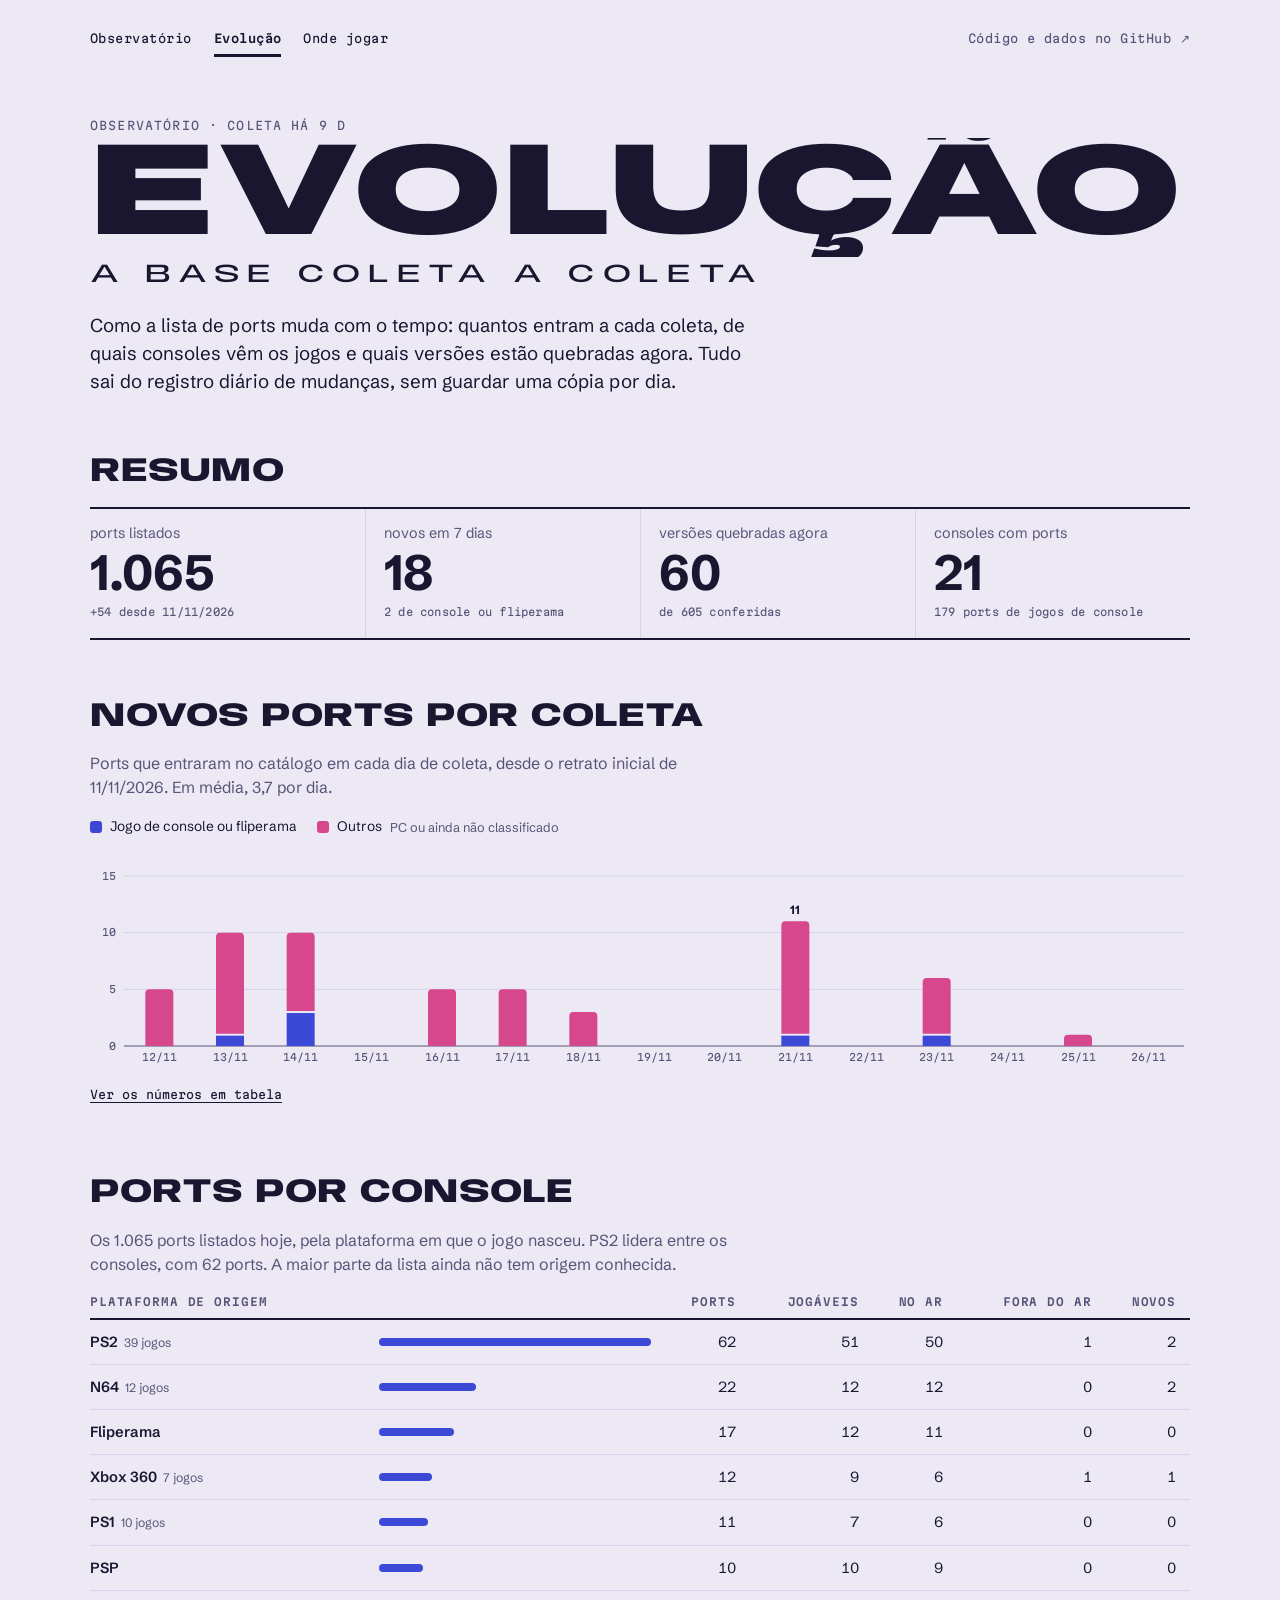
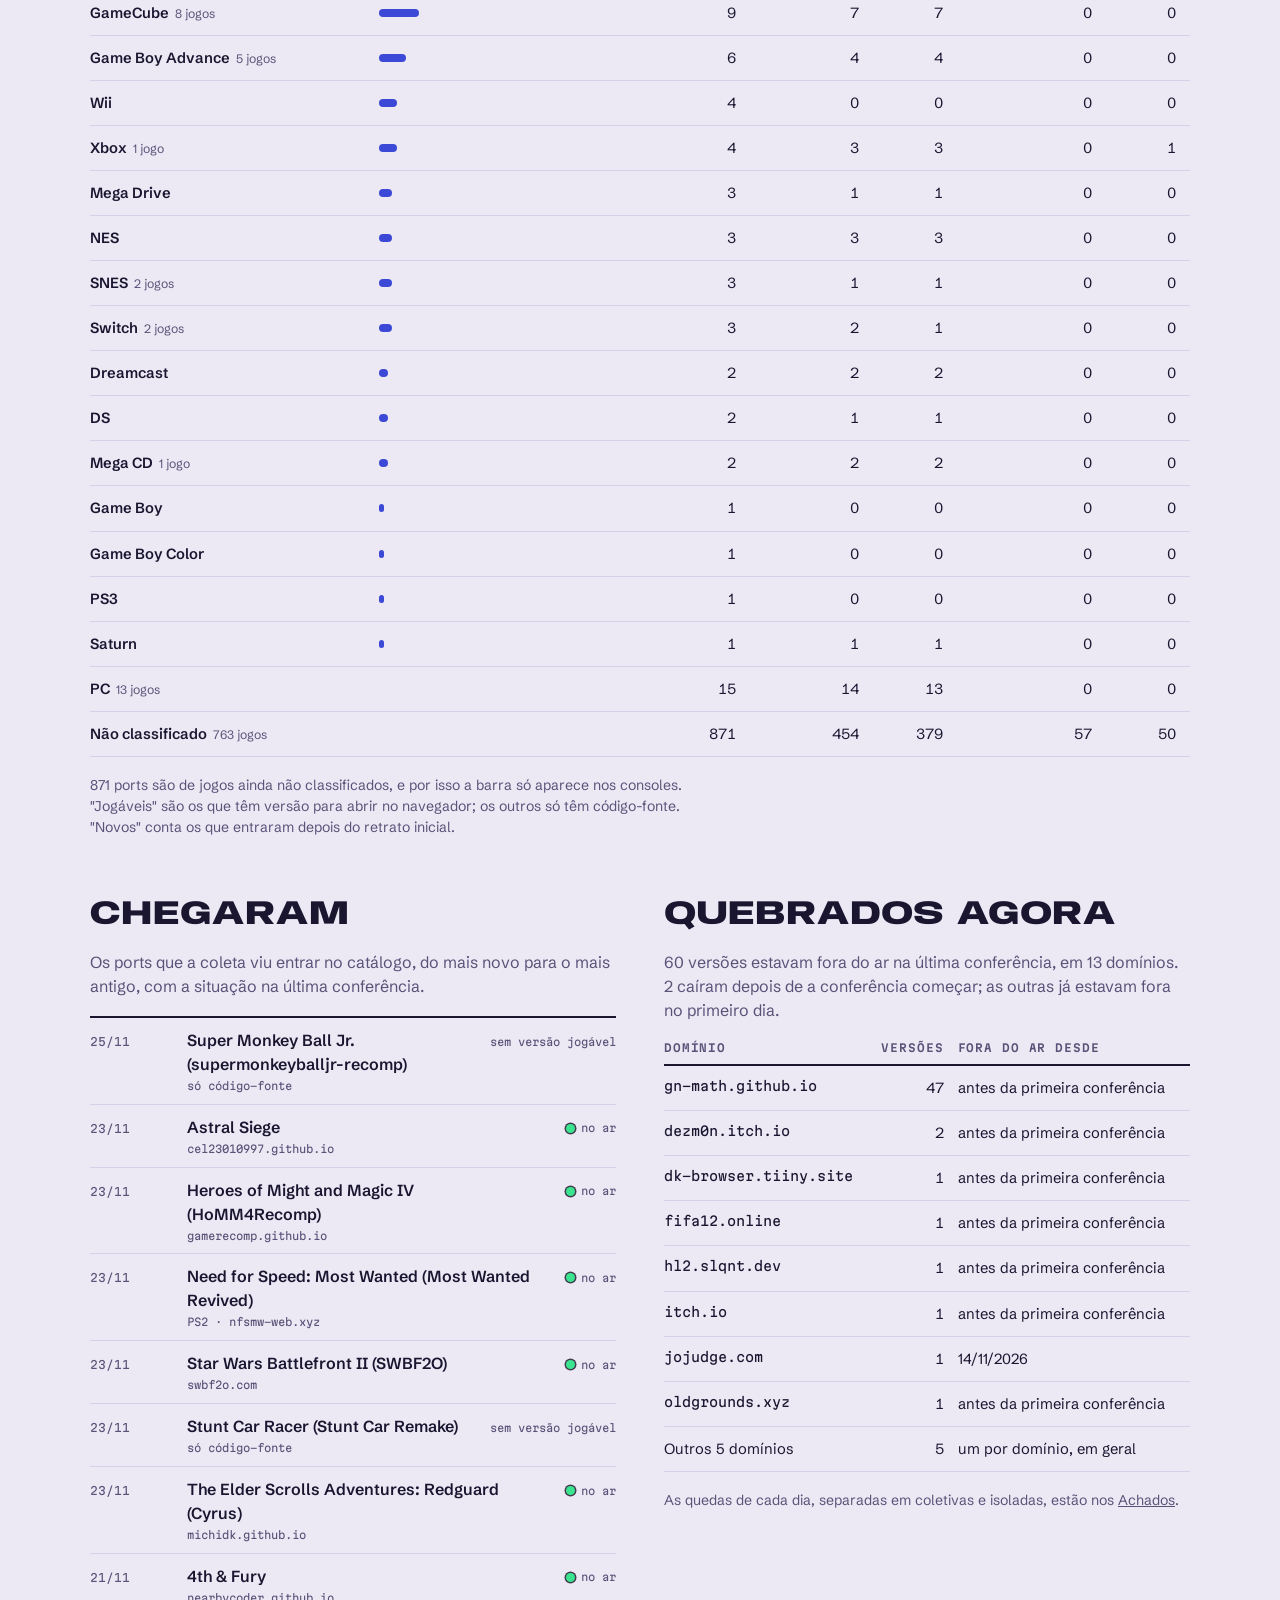
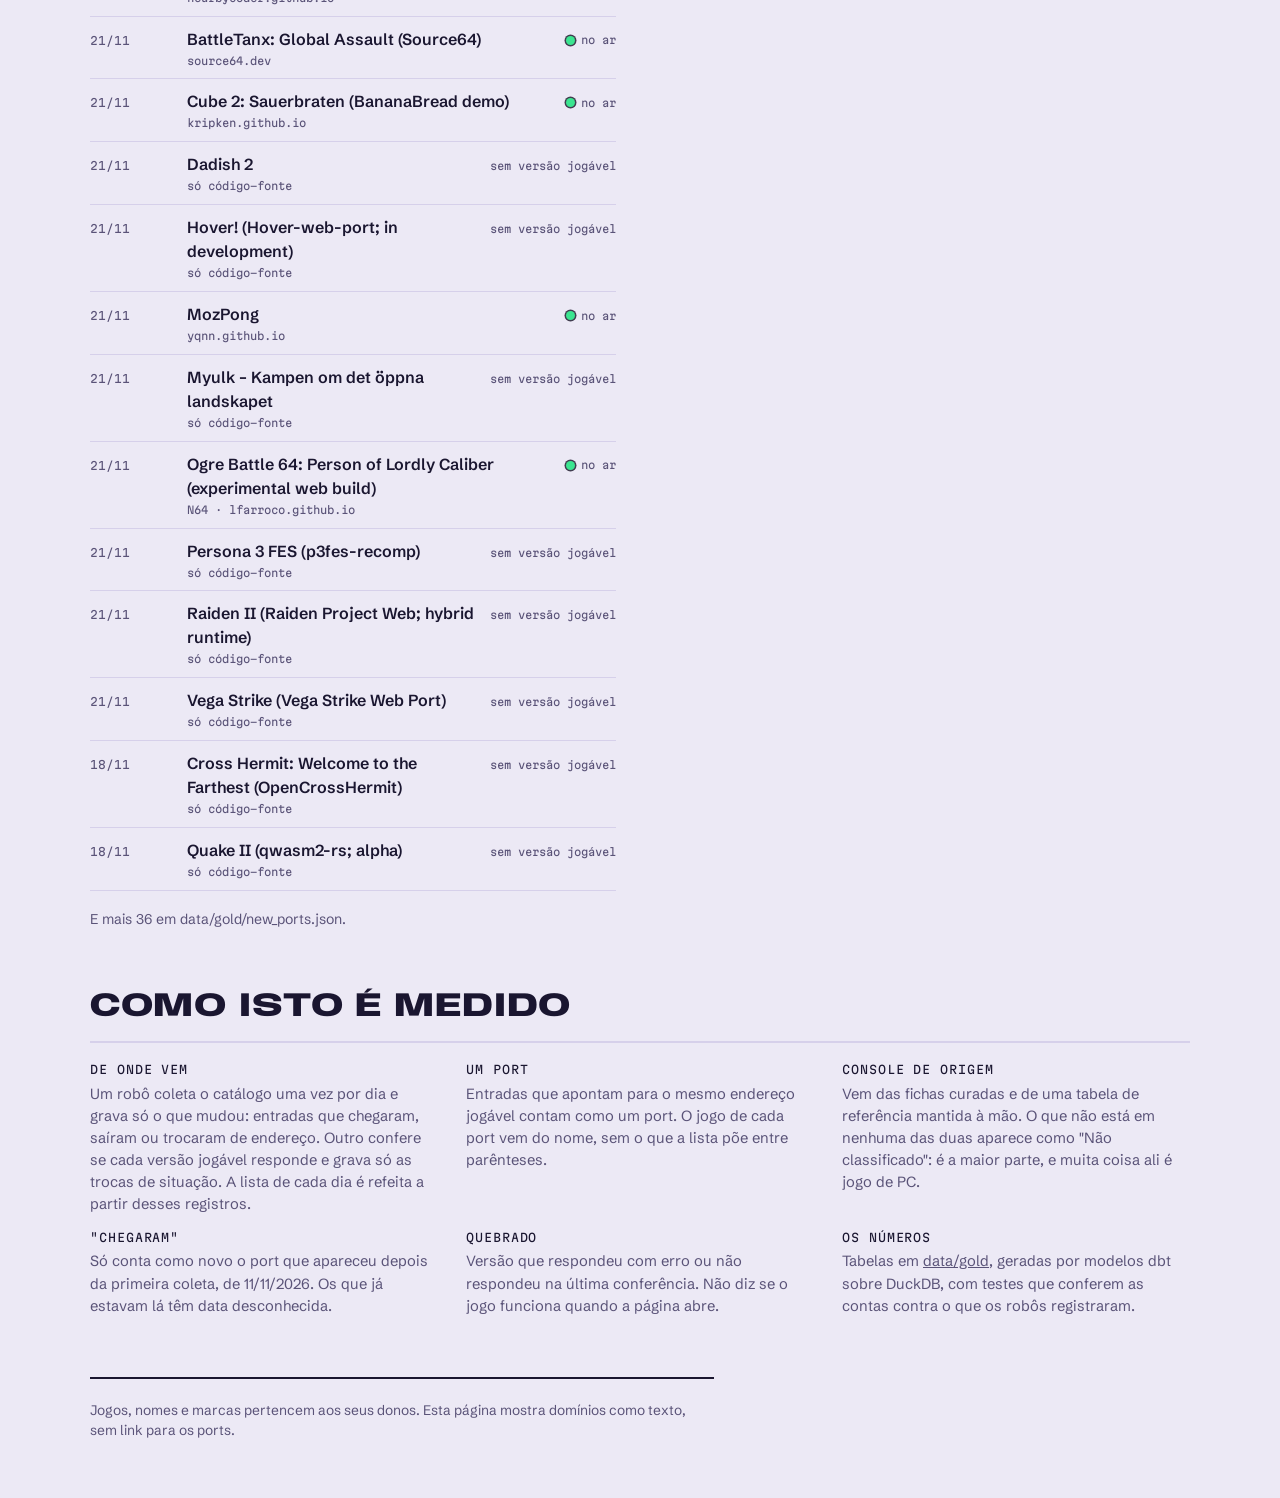
==== commit e35fcbfa: "Coleta de catálogos de 2026-11-26 14:25 UTC: ultimate-catalog sem mudanças; bottleship-compat sem mu" ====
--- a/docs/evolucao/index.html
+++ b/docs/evolucao/index.html
@@ -321,7 +321,7 @@
   </footer>
 </div>
 
-<script type="application/json" id="dados">{"repo":"https://github.com/GabrielKSG7/LOKGAM","days":[{"added":0,"added_console":0,"checked":null,"console_ports":174,"day":"2026-11-11","offline":null,"ports":1011,"removed":0,"run_at":"2026-11-11T21:20:07Z"},{"added":5,"added_console":0,"checked":571,"console_ports":174,"day":"2026-11-12","offline":59,"ports":1016,"removed":0,"run_at":"2026-11-12T13:14:41Z"},{"added":10,"added_console":1,"checked":577,"console_ports":175,"day":"2026-11-13","offline":88,"ports":1026,"removed":0,"run_at":"2026-11-13T12:36:42Z"},{"added":10,"added_console":3,"checked":579,"console_ports":178,"day":"2026-11-14","offline":89,"ports":1036,"removed":0,"run_at":"2026-11-14T11:44:39Z"},{"added":0,"added_console":0,"checked":579,"console_ports":178,"day":"2026-11-15","offline":89,"ports":1036,"removed":0,"run_at":"2026-11-15T12:14:42Z"},{"added":5,"added_console":0,"checked":582,"console_ports":178,"day":"2026-11-16","offline":60,"ports":1041,"removed":0,"run_at":"2026-11-16T13:07:50Z"},{"added":5,"added_console":0,"checked":585,"console_ports":178,"day":"2026-11-17","offline":60,"ports":1045,"removed":1,"run_at":"2026-11-17T14:08:25Z"},{"added":3,"added_console":0,"checked":586,"console_ports":178,"day":"2026-11-18","offline":60,"ports":1048,"removed":0,"run_at":"2026-11-18T13:25:44Z"},{"added":0,"added_console":0,"checked":586,"console_ports":178,"day":"2026-11-19","offline":60,"ports":1048,"removed":0,"run_at":"2026-11-19T13:53:18Z"},{"added":0,"added_console":0,"checked":586,"console_ports":178,"day":"2026-11-20","offline":60,"ports":1048,"removed":0,"run_at":"2026-11-20T13:35:31Z"},{"added":11,"added_console":1,"checked":599,"console_ports":178,"day":"2026-11-21","offline":61,"ports":1058,"removed":1,"run_at":"2026-11-21T12:59:43Z"},{"added":0,"added_console":0,"checked":599,"console_ports":178,"day":"2026-11-22","offline":62,"ports":1058,"removed":0,"run_at":"2026-11-22T12:51:01Z"},{"added":6,"added_console":1,"checked":605,"console_ports":179,"day":"2026-11-23","offline":61,"ports":1064,"removed":0,"run_at":"2026-11-23T15:20:49Z"},{"added":0,"added_console":0,"checked":605,"console_ports":179,"day":"2026-11-24","offline":61,"ports":1064,"removed":0,"run_at":"2026-11-24T15:15:59Z"},{"added":0,"added_console":0,"checked":605,"console_ports":179,"day":"2026-11-25","offline":61,"ports":1064,"removed":0,"run_at":"2026-11-25T14:55:22Z"}],"platforms":[{"added_since_baseline":0,"games":17,"is_console":true,"offline":0,"online":11,"platform":"Arcade","playable":12,"ports":17,"unstable":0,"unverified":1},{"added_since_baseline":0,"games":2,"is_console":true,"offline":0,"online":1,"platform":"DS","playable":1,"ports":2,"unstable":0,"unverified":0},{"added_since_baseline":0,"games":2,"is_console":true,"offline":0,"online":2,"platform":"Dreamcast","playable":2,"ports":2,"unstable":0,"unverified":0},{"added_since_baseline":0,"games":1,"is_console":true,"offline":0,"online":0,"platform":"Game Boy","playable":0,"ports":1,"unstable":0,"unverified":0},{"added_since_baseline":0,"games":5,"is_console":true,"offline":0,"online":4,"platform":"Game Boy Advance","playable":4,"ports":6,"unstable":0,"unverified":0},{"added_since_baseline":0,"games":1,"is_console":true,"offline":0,"online":0,"platform":"Game Boy Color","playable":0,"ports":1,"unstable":0,"unverified":0},{"added_since_baseline":0,"games":8,"is_console":true,"offline":0,"online":7,"platform":"GameCube","playable":7,"ports":9,"unstable":0,"unverified":0},{"added_since_baseline":0,"games":1,"is_console":true,"offline":0,"online":2,"platform":"Mega CD","playable":2,"ports":2,"unstable":0,"unverified":0},{"added_since_baseline":0,"games":3,"is_console":true,"offline":0,"online":1,"platform":"Mega Drive","playable":1,"ports":3,"unstable":0,"unverified":0},{"added_since_baseline":2,"games":12,"is_console":true,"offline":0,"online":12,"platform":"N64","playable":12,"ports":22,"unstable":0,"unverified":0},{"added_since_baseline":0,"games":3,"is_console":true,"offline":0,"online":3,"platform":"NES","playable":3,"ports":3,"unstable":0,"unverified":0},{"added_since_baseline":49,"games":762,"is_console":false,"offline":57,"online":376,"platform":"Não classificado","playable":454,"ports":870,"unstable":11,"unverified":10},{"added_since_baseline":0,"games":13,"is_console":false,"offline":0,"online":13,"platform":"PC","playable":14,"ports":15,"unstable":0,"unverified":1},{"added_since_baseline":0,"games":10,"is_console":true,"offline":0,"online":6,"platform":"PS1","playable":7,"ports":11,"unstable":0,"unverified":1},{"added_since_baseline":2,"games":39,"is_console":true,"offline":1,"online":50,"platform":"PS2","playable":51,"ports":62,"unstable":0,"unverified":0},{"added_since_baseline":0,"games":1,"is_console":true,"offline":0,"online":0,"platform":"PS3","playable":0,"ports":1,"unstable":0,"unverified":0},{"added_since_baseline":0,"games":10,"is_console":true,"offline":0,"online":9,"platform":"PSP","playable":10,"ports":10,"unstable":1,"unverified":0},{"added_since_baseline":0,"games":2,"is_console":true,"offline":0,"online":1,"platform":"SNES","playable":1,"ports":3,"unstable":0,"unverified":0},{"added_since_baseline":0,"games":1,"is_console":true,"offline":0,"online":1,"platform":"Saturn","playable":1,"ports":1,"unstable":0,"unverified":0},{"added_since_baseline":0,"games":2,"is_console":true,"offline":0,"online":1,"platform":"Switch","playable":2,"ports":3,"unstable":0,"unverified":1},{"added_since_baseline":0,"games":4,"is_console":true,"offline":0,"online":0,"platform":"Wii","playable":0,"ports":4,"unstable":0,"unverified":0},{"added_since_baseline":1,"games":1,"is_console":true,"offline":0,"online":3,"platform":"Xbox","playable":3,"ports":4,"unstable":0,"unverified":0},{"added_since_baseline":1,"games":7,"is_console":true,"offline":1,"online":6,"platform":"Xbox 360","playable":9,"ports":12,"unstable":1,"unverified":1}],"new_ports":[{"first_seen":"2026-11-16T13:07:50Z","game_title":"0 A.D.","is_console":false,"listed":true,"platform":"Não classificado","play_host":null,"port_id":"ultimate-catalog:0-a-d-webassembly-experimental","removed_at":null,"state":null,"title":"0 A.D. (WebAssembly; experimental)"},{"first_seen":"2026-11-21T12:59:43Z","game_title":"4th & Fury","is_console":false,"listed":true,"platform":"Não classificado","play_host":"nearbycoder.github.io","port_id":"ultimate-catalog:4th-fury","removed_at":null,"state":"online","title":"4th & Fury"},{"first_seen":"2026-11-23T15:20:49Z","game_title":"Astral Siege","is_console":false,"listed":true,"platform":"Não classificado","play_host":"cel23010997.github.io","port_id":"ultimate-catalog:astral-siege","removed_at":null,"state":"online","title":"Astral Siege"},{"first_seen":"2026-11-21T12:59:43Z","game_title":"BattleTanx: Global Assault","is_console":false,"listed":true,"platform":"Não classificado","play_host":"source64.dev","port_id":"ultimate-catalog:battletanx-global-assault-source64","removed_at":null,"state":"online","title":"BattleTanx: Global Assault (Source64)"},{"first_seen":"2026-11-16T13:07:50Z","game_title":"Blast Corps","is_console":false,"listed":true,"platform":"Não classificado","play_host":"doridian.github.io","port_id":"ultimate-catalog:blast-corps-dozerencore","removed_at":null,"state":"online","title":"Blast Corps (DozerEncore)"},{"first_seen":"2026-11-14T11:44:39Z","game_title":"Blur","is_console":false,"listed":true,"platform":"Não classificado","play_host":null,"port_id":"ultimate-catalog:blur-blur-web","removed_at":null,"state":null,"title":"Blur (blur-web)"},{"first_seen":"2026-11-13T12:36:42Z","game_title":"Bounce Tales","is_console":false,"listed":true,"platform":"Não classificado","play_host":"prasannaone.github.io","port_id":"ultimate-catalog:bounce-tales","removed_at":null,"state":"online","title":"Bounce Tales"},{"first_seen":"2026-11-17T13:50:26Z","game_title":"Crash of the Titans","is_console":false,"listed":true,"platform":"Não classificado","play_host":null,"port_id":"ultimate-catalog:crash-of-the-titans-crash-ott-web-webgpu","removed_at":null,"state":null,"title":"Crash of the Titans (Crash-OTT-web; WebGPU)"},{"first_seen":"2026-11-18T13:25:44Z","game_title":"Cross Hermit: Welcome to the Farthest","is_console":false,"listed":true,"platform":"Não classificado","play_host":null,"port_id":"ultimate-catalog:cross-hermit-welcome-to-the-farthest-opencrosshermit","removed_at":null,"state":null,"title":"Cross Hermit: Welcome to the Farthest (OpenCrossHermit)"},{"first_seen":"2026-11-21T12:59:43Z","game_title":"Cube 2: Sauerbraten","is_console":false,"listed":true,"platform":"Não classificado","play_host":"kripken.github.io","port_id":"ultimate-catalog:cube-2-sauerbraten-bananabread-demo","removed_at":null,"state":"online","title":"Cube 2: Sauerbraten (BananaBread demo)"},{"first_seen":"2026-11-21T12:59:43Z","game_title":"Dadish 2","is_console":false,"listed":true,"platform":"Não classificado","play_host":null,"port_id":"ultimate-catalog:dadish-2","removed_at":null,"state":null,"title":"Dadish 2"},{"first_seen":"2026-11-17T13:50:26Z","game_title":"Geometry Dash","is_console":false,"listed":true,"platform":"Não classificado","play_host":"gd-webport.pages.dev","port_id":"ultimate-catalog:geometry-dash-ale7208","removed_at":null,"state":"online","title":"Geometry Dash (Ale7208)"},{"first_seen":"2026-11-14T11:44:39Z","game_title":"Grand Theft Auto IV","is_console":true,"listed":true,"platform":"Xbox 360","play_host":null,"port_id":"ultimate-catalog:grand-theft-auto-iv-regrandiv-v2","removed_at":null,"state":null,"title":"Grand Theft Auto IV (reGRANDIV-v2)"},{"first_seen":"2026-11-14T11:44:39Z","game_title":"Halo: Combat Evolved","is_console":true,"listed":true,"platform":"Xbox","play_host":null,"port_id":"ultimate-catalog:halo-combat-evolved-halo-ce-web-multiplayer","removed_at":null,"state":null,"title":"Halo: Combat Evolved (halo-ce-web-multiplayer)"},{"first_seen":"2026-11-17T13:50:26Z","game_title":"Heaven for Death","is_console":false,"listed":true,"platform":"Não classificado","play_host":"ymdryo.github.io","port_id":"ultimate-catalog:heaven-for-death","removed_at":null,"state":"online","title":"Heaven for Death"},{"first_seen":"2026-11-23T15:20:49Z","game_title":"Heroes of Might and Magic IV","is_console":false,"listed":true,"platform":"Não classificado","play_host":"gamerecomp.github.io","port_id":"ultimate-catalog:heroes-of-might-and-magic-iv-homm4recomp","removed_at":null,"state":"online","title":"Heroes of Might and Magic IV (HoMM4Recomp)"},{"first_seen":"2026-11-21T12:59:43Z","game_title":"Hover!","is_console":false,"listed":true,"platform":"Não classificado","play_host":null,"port_id":"ultimate-catalog:hover-hover-web-port-in-development","removed_at":null,"state":null,"title":"Hover! (Hover-web-port; in development)"},{"first_seen":"2026-11-14T11:44:39Z","game_title":"Just Shapes & Beats","is_console":false,"listed":true,"platform":"Não classificado","play_host":null,"port_id":"ultimate-catalog:just-shapes-beats-web-port","removed_at":null,"state":null,"title":"Just Shapes & Beats (web port)"},{"first_seen":"2026-11-12T13:14:41Z","game_title":"Kagetsu Tohya","is_console":false,"listed":true,"platform":"Não classificado","play_host":"kagetsu.pages.dev","port_id":"ultimate-catalog:kagetsu-tohya","removed_at":null,"state":"online","title":"Kagetsu Tohya"},{"first_seen":"2026-11-13T12:36:42Z","game_title":"LEGO Star Wars: The Video Game","is_console":false,"listed":true,"platform":"Não classificado","play_host":"down1oads.github.io","port_id":"ultimate-catalog:lego-star-wars-the-video-game","removed_at":null,"state":"online","title":"LEGO Star Wars: The Video Game"},{"first_seen":"2026-11-12T13:14:41Z","game_title":"Maisy's Playhouse","is_console":false,"listed":true,"platform":"Não classificado","play_host":"games.nostalgiarealm.com","port_id":"ultimate-catalog:maisy-s-playhouse","removed_at":null,"state":"online","title":"Maisy's Playhouse"},{"first_seen":"2026-11-16T13:07:50Z","game_title":"Marble Marcher","is_console":false,"listed":true,"platform":"Não classificado","play_host":null,"port_id":"ultimate-catalog:marble-marcher-webgpu-early-development","removed_at":null,"state":null,"title":"Marble Marcher (WebGPU; early development)"},{"first_seen":"2026-11-13T12:36:42Z","game_title":"Midnight Club 3: DUB Edition","is_console":true,"listed":true,"platform":"PS2","play_host":"dubedition.xyz","port_id":"ultimate-catalog:midnight-club-3-dub-edition-mc3-web-study","removed_at":null,"state":"online","title":"Midnight Club 3: DUB Edition (mc3-web-study)"},{"first_seen":"2026-11-21T12:59:43Z","game_title":"MozPong","is_console":false,"listed":true,"platform":"Não classificado","play_host":"yqnn.github.io","port_id":"ultimate-catalog:mozpong","removed_at":null,"state":"online","title":"MozPong"},{"first_seen":"2026-11-21T12:59:43Z","game_title":"Myulk – Kampen om det öppna landskapet","is_console":false,"listed":true,"platform":"Não classificado","play_host":null,"port_id":"ultimate-catalog:myulk-kampen-om-det-oppna-landskapet","removed_at":null,"state":null,"title":"Myulk – Kampen om det öppna landskapet"},{"first_seen":"2026-11-23T15:20:49Z","game_title":"Need for Speed: Most Wanted","is_console":true,"listed":true,"platform":"PS2","play_host":"nfsmw-web.xyz","port_id":"ultimate-catalog:need-for-speed-most-wanted-most-wanted-revived","removed_at":null,"state":"online","title":"Need for Speed: Most Wanted (Most Wanted Revived)"},{"first_seen":"2026-11-21T12:59:43Z","game_title":"Ogre Battle 64: Person of Lordly Caliber","is_console":true,"listed":true,"platform":"N64","play_host":"lfarroco.github.io","port_id":"ultimate-catalog:ogre-battle-64-person-of-lordly-caliber-experimental-web-build","removed_at":null,"state":"online","title":"Ogre Battle 64: Person of Lordly Caliber (experimental web build)"},{"first_seen":"2026-11-13T12:36:42Z","game_title":"Passage","is_console":false,"listed":true,"platform":"Não classificado","play_host":"judooochp.github.io","port_id":"ultimate-catalog:passage","removed_at":null,"state":"online","title":"Passage"},{"first_seen":"2026-11-12T13:14:41Z","game_title":"Persona 1","is_console":false,"listed":true,"platform":"Não classificado","play_host":null,"port_id":"ultimate-catalog:persona-1","removed_at":null,"state":null,"title":"Persona 1"},{"first_seen":"2026-11-21T12:59:43Z","game_title":"Persona 3 FES","is_console":false,"listed":true,"platform":"Não classificado","play_host":null,"port_id":"ultimate-catalog:persona-3-fes-p3fes-recomp","removed_at":null,"state":null,"title":"Persona 3 FES (p3fes-recomp)"},{"first_seen":"2026-11-12T13:14:41Z","game_title":"PetWings","is_console":false,"listed":true,"platform":"Não classificado","play_host":null,"port_id":"ultimate-catalog:petwings","removed_at":null,"state":null,"title":"PetWings"},{"first_seen":"2026-11-13T12:36:42Z","game_title":"Please, Don't Touch Anything 3D","is_console":false,"listed":true,"platform":"Não classificado","play_host":null,"port_id":"ultimate-catalog:please-don-t-touch-anything-3d","removed_at":null,"state":null,"title":"Please, Don't Touch Anything 3D"},{"first_seen":"2026-11-14T11:44:39Z","game_title":"Pokémon Platinum","is_console":false,"listed":true,"platform":"Não classificado","play_host":null,"port_id":"ultimate-catalog:pokemon-platinum-open-sinnoh","removed_at":null,"state":null,"title":"Pokémon Platinum (open-sinnoh)"},{"first_seen":"2026-11-17T13:50:26Z","game_title":"Project Zomboid","is_console":false,"listed":true,"platform":"Não classificado","play_host":null,"port_id":"ultimate-catalog:project-zomboid-public-tech-demo-javascript-jvm-runtime","removed_at":null,"state":null,"title":"Project Zomboid (Public Tech Demo; JavaScript JVM runtime)"},{"first_seen":"2026-11-18T13:25:44Z","game_title":"Quake 2","is_console":false,"listed":true,"platform":"Não classificado","play_host":null,"port_id":"ultimate-catalog:quake-ii-qwasm2-rs-alpha","removed_at":null,"state":null,"title":"Quake II (qwasm2-rs; alpha)"},{"first_seen":"2026-11-21T12:59:43Z","game_title":"Raiden II","is_console":false,"listed":true,"platform":"Não classificado","play_host":null,"port_id":"ultimate-catalog:raiden-ii-raiden-project-web-hybrid-runtime","removed_at":null,"state":null,"title":"Raiden II (Raiden Project Web; hybrid runtime)"},{"first_seen":"2026-11-13T12:36:42Z","game_title":"Rust Legacy","is_console":false,"listed":true,"platform":"Não classificado","play_host":null,"port_id":"ultimate-catalog:rust-legacy","removed_at":null,"state":null,"title":"Rust Legacy"},{"first_seen":"2026-11-13T12:36:42Z","game_title":"Slingshot","is_console":false,"listed":true,"platform":"Não classificado","play_host":"phoenox.github.io","port_id":"ultimate-catalog:slingshot","removed_at":null,"state":"online","title":"Slingshot"},{"first_seen":"2026-11-12T13:14:41Z","game_title":"Sobosuba","is_console":false,"listed":true,"platform":"Não classificado","play_host":"kn0tzer.work.gd","port_id":"ultimate-catalog:sobosuba","removed_at":null,"state":"online","title":"Sobosuba"},{"first_seen":"2026-11-16T13:07:50Z","game_title":"Sonic Robo Blast 2 Kart","is_console":false,"listed":true,"platform":"Não classificado","play_host":"kartweb.gvbvdxx.me","port_id":"ultimate-catalog:sonic-robo-blast-2-kart-srb2kartweb","removed_at":null,"state":"online","title":"Sonic Robo Blast 2 Kart (SRB2KartWeb)"},{"first_seen":"2026-11-17T13:50:26Z","game_title":"Soul of Darkness","is_console":false,"listed":true,"platform":"Não classificado","play_host":"jubayer-cmd.github.io","port_id":"ultimate-catalog:soul-of-darkness","removed_at":null,"state":"online","title":"Soul of Darkness"},{"first_seen":"2026-11-23T15:20:49Z","game_title":"Star Wars Battlefront II","is_console":false,"listed":true,"platform":"Não classificado","play_host":"swbf2o.com","port_id":"ultimate-catalog:star-wars-battlefront-ii-swbf2o","removed_at":null,"state":"online","title":"Star Wars Battlefront II (SWBF2O)"},{"first_seen":"2026-11-23T15:20:49Z","game_title":"Stunt Car Racer","is_console":false,"listed":true,"platform":"Não classificado","play_host":null,"port_id":"ultimate-catalog:stunt-car-racer-stunt-car-remake","removed_at":null,"state":null,"title":"Stunt Car Racer (Stunt Car Remake)"},{"first_seen":"2026-11-14T11:44:39Z","game_title":"Super Mario 64","is_console":true,"listed":true,"platform":"N64","play_host":"andrewnakas.github.io","port_id":"ultimate-catalog:super-mario-64-sm64-cleanroom","removed_at":null,"state":"online","title":"Super Mario 64 (sm64-cleanroom)"},{"first_seen":"2026-11-16T13:07:50Z","game_title":"SuperTuxKart","is_console":false,"listed":true,"platform":"Não classificado","play_host":null,"port_id":"ultimate-catalog:supertuxkart-webassembly-experimental","removed_at":null,"state":null,"title":"SuperTuxKart (WebAssembly; experimental)"},{"first_seen":"2026-11-13T12:36:42Z","game_title":"Tennis Game","is_console":false,"listed":true,"platform":"Não classificado","play_host":"kyleschichl0x16.github.io","port_id":"ultimate-catalog:tennis-game","removed_at":null,"state":"online","title":"Tennis Game"},{"first_seen":"2026-11-23T15:20:49Z","game_title":"The Elder Scrolls Adventures: Redguard","is_console":false,"listed":true,"platform":"Não classificado","play_host":"michidk.github.io","port_id":"ultimate-catalog:the-elder-scrolls-adventures-redguard-cyrus","removed_at":null,"state":"online","title":"The Elder Scrolls Adventures: Redguard (Cyrus)"},{"first_seen":"2026-11-14T11:44:39Z","game_title":"The Legend of Zelda: Ocarina of Time","is_console":false,"listed":true,"platform":"Não classificado","play_host":"andrewnakas.github.io","port_id":"ultimate-catalog:the-legend-of-zelda-ocarina-of-time-oot-cleanroom","removed_at":null,"state":"online","title":"The Legend of Zelda: Ocarina of Time (oot-cleanroom)"},{"first_seen":"2026-11-14T11:44:39Z","game_title":"Turok 2: Seeds of Evil","is_console":false,"listed":true,"platform":"Não classificado","play_host":null,"port_id":"ultimate-catalog:turok-2-seeds-of-evil-turok-2-recomp","removed_at":null,"state":null,"title":"Turok 2: Seeds of Evil (turok-2-recomp)"},{"first_seen":"2026-11-14T11:44:39Z","game_title":"Turok 3: Shadow of Oblivion","is_console":false,"listed":true,"platform":"Não classificado","play_host":null,"port_id":"ultimate-catalog:turok-3-shadow-of-oblivion-turok-3-recomp","removed_at":null,"state":null,"title":"Turok 3: Shadow of Oblivion (turok-3-recomp)"},{"first_seen":"2026-11-14T11:44:39Z","game_title":"Turok: Dinosaur Hunter","is_console":false,"listed":true,"platform":"Não classificado","play_host":null,"port_id":"ultimate-catalog:turok-dinosaur-hunter-turok-recomp","removed_at":null,"state":null,"title":"Turok: Dinosaur Hunter (turok-recomp)"},{"first_seen":"2026-11-18T13:25:44Z","game_title":"Ultima V: Warriors of Destiny","is_console":false,"listed":true,"platform":"Não classificado","play_host":"synthwave-pixel.github.io","port_id":"ultimate-catalog:ultima-v-warriors-of-destiny-ultima5","removed_at":null,"state":"online","title":"Ultima V: Warriors of Destiny (ultima5)"},{"first_seen":"2026-11-21T12:59:43Z","game_title":"Vega Strike","is_console":false,"listed":true,"platform":"Não classificado","play_host":null,"port_id":"ultimate-catalog:vega-strike-vega-strike-web-port","removed_at":null,"state":null,"title":"Vega Strike (Vega Strike Web Port)"},{"first_seen":"2026-11-13T12:36:42Z","game_title":"Yar Arazi","is_console":false,"listed":true,"platform":"Não classificado","play_host":null,"port_id":"ultimate-catalog:yar-arazi","removed_at":null,"state":null,"title":"Yar Arazi"},{"first_seen":"2026-11-13T12:36:42Z","game_title":"Zanac EX","is_console":false,"listed":true,"platform":"Não classificado","play_host":null,"port_id":"ultimate-catalog:zanac-ex","removed_at":null,"state":null,"title":"Zanac EX"}],"broken":[{"title":"Amanda The Adventurer","platform":"Não classificado","is_console":false,"play_host":"gn-math.github.io","started_at":"2026-11-12T01:29:08Z","started_basis":"before_first_check","collective":true},{"title":"Andy's Apple Farm","platform":"Não classificado","is_console":false,"play_host":"gn-math.github.io","started_at":"2026-11-12T01:29:08Z","started_basis":"before_first_check","collective":true},{"title":"Baldi's Basics Classic Remastered","platform":"Não classificado","is_console":false,"play_host":"gn-math.github.io","started_at":"2026-11-12T01:29:08Z","started_basis":"before_first_check","collective":true},{"title":"Baldi's Basics Plus","platform":"Não classificado","is_console":false,"play_host":"gn-math.github.io","started_at":"2026-11-12T01:29:08Z","started_basis":"before_first_check","collective":true},{"title":"Bendy and The Ink Machine","platform":"Não classificado","is_console":false,"play_host":"gn-math.github.io","started_at":"2026-11-12T01:29:08Z","started_basis":"before_first_check","collective":true},{"title":"Bendy and The Ink Machine","platform":"Não classificado","is_console":false,"play_host":"gn-math.github.io","started_at":"2026-11-12T01:29:08Z","started_basis":"before_first_check","collective":true},{"title":"BERGENTRUCK 201x","platform":"Não classificado","is_console":false,"play_host":"gn-math.github.io","started_at":"2026-11-12T01:29:08Z","started_basis":"before_first_check","collective":true},{"title":"BLOODMONEY!","platform":"Não classificado","is_console":false,"play_host":"gn-math.github.io","started_at":"2026-11-12T01:29:08Z","started_basis":"before_first_check","collective":true},{"title":"Buckshot Roulette","platform":"Não classificado","is_console":false,"play_host":"gn-math.github.io","started_at":"2026-11-12T01:29:08Z","started_basis":"before_first_check","collective":true},{"title":"Class of '09","platform":"Não classificado","is_console":false,"play_host":"gn-math.github.io","started_at":"2026-11-12T01:29:08Z","started_basis":"before_first_check","collective":true},{"title":"Cuphead","platform":"Não classificado","is_console":false,"play_host":"gn-math.github.io","started_at":"2026-11-12T01:29:08Z","started_basis":"before_first_check","collective":true},{"title":"Cut the Rope (H5DX)","platform":"Não classificado","is_console":false,"play_host":"yell0wsuit.github.io","started_at":"2026-11-12T01:29:08Z","started_basis":"before_first_check","collective":false},{"title":"Dead Plate","platform":"Não classificado","is_console":false,"play_host":"gn-math.github.io","started_at":"2026-11-12T01:29:08Z","started_basis":"before_first_check","collective":true},{"title":"Deadseat","platform":"Não classificado","is_console":false,"play_host":"gn-math.github.io","started_at":"2026-11-12T01:29:08Z","started_basis":"before_first_check","collective":true},{"title":"Deltarune","platform":"Não classificado","is_console":false,"play_host":"gn-math.github.io","started_at":"2026-11-12T01:29:08Z","started_basis":"before_first_check","collective":true},{"title":"Do NOT Take This Cat Home","platform":"Não classificado","is_console":false,"play_host":"gn-math.github.io","started_at":"2026-11-12T01:29:08Z","started_basis":"before_first_check","collective":true},{"title":"Doom (wasoom)","platform":"Não classificado","is_console":false,"play_host":"wasoom.pages.dev","started_at":"2026-11-21T12:59:43Z","started_basis":"observed","collective":false},{"title":"Dungeon Keeper","platform":"Não classificado","is_console":false,"play_host":"dk-browser.tiiny.site","started_at":"2026-11-12T01:29:08Z","started_basis":"before_first_check","collective":false},{"title":"Fears To Fathom","platform":"Não classificado","is_console":false,"play_host":"gn-math.github.io","started_at":"2026-11-12T01:29:08Z","started_basis":"before_first_check","collective":true},{"title":"Feed & Grow Fish","platform":"Não classificado","is_console":false,"play_host":"reeyukifish.pages.dev","started_at":"2026-11-12T01:29:08Z","started_basis":"before_first_check","collective":false},{"title":"FIFA 12","platform":"Não classificado","is_console":false,"play_host":"fifa12.online","started_at":"2026-11-12T01:29:08Z","started_basis":"before_first_check","collective":false},{"title":"FlatOut 2 (dezm0n web port)","platform":"Não classificado","is_console":false,"play_host":"itch.io","started_at":"2026-11-12T01:29:08Z","started_basis":"before_first_check","collective":false},{"title":"FNAF","platform":"Não classificado","is_console":false,"play_host":"gn-math.github.io","started_at":"2026-11-12T01:29:08Z","started_basis":"before_first_check","collective":true},{"title":"Getting Over It","platform":"Não classificado","is_console":false,"play_host":"gn-math.github.io","started_at":"2026-11-12T01:29:08Z","started_basis":"before_first_check","collective":true},{"title":"GTA V (gta5-web, WebGPU)","platform":"Xbox 360","is_console":true,"play_host":"hammadshakeelai.github.io","started_at":"2026-11-22T12:51:02Z","started_basis":"observed","collective":false},{"title":"Half Life 2","platform":"Não classificado","is_console":false,"play_host":"hl2.slqnt.dev","started_at":"2026-11-12T01:29:08Z","started_basis":"before_first_check","collective":false},{"title":"Happy Sheepies","platform":"Não classificado","is_console":false,"play_host":"gn-math.github.io","started_at":"2026-11-12T01:29:08Z","started_basis":"before_first_check","collective":true},{"title":"Hollow Knight (dezm0n web port)","platform":"Não classificado","is_console":false,"play_host":"dezm0n.itch.io","started_at":"2026-11-12T01:29:08Z","started_basis":"before_first_check","collective":false},{"title":"Hotline Miami","platform":"Não classificado","is_console":false,"play_host":"gn-math.github.io","started_at":"2026-11-12T01:29:08Z","started_basis":"before_first_check","collective":true},{"title":"Human Expenditure Program","platform":"Não classificado","is_console":false,"play_host":"gn-math.github.io","started_at":"2026-11-12T01:29:08Z","started_basis":"before_first_check","collective":true},{"title":"I Can't Believe It's Not Sonic 1","platform":"Não classificado","is_console":false,"play_host":"jojudge.com","started_at":"2026-11-14T11:44:40Z","started_basis":"observed","collective":false},{"title":"Jelly Drift","platform":"Não classificado","is_console":false,"play_host":"gn-math.github.io","started_at":"2026-11-12T01:29:08Z","started_basis":"before_first_check","collective":true},{"title":"Karlson","platform":"Não classificado","is_console":false,"play_host":"gn-math.github.io","started_at":"2026-11-12T01:29:08Z","started_basis":"before_first_check","collective":true},{"title":"Kindergarten 1 & 2","platform":"Não classificado","is_console":false,"play_host":"gn-math.github.io","started_at":"2026-11-12T01:29:08Z","started_basis":"before_first_check","collective":true},{"title":"Kino der Toten (theeagler1234 mirror)","platform":"Não classificado","is_console":false,"play_host":"theeagler1234-alt.github.io","started_at":"2026-11-12T01:29:08Z","started_basis":"before_first_check","collective":false},{"title":"koi/_flixel","platform":"Não classificado","is_console":false,"play_host":"oldgrounds.xyz","started_at":"2026-11-12T01:29:08Z","started_basis":"before_first_check","collective":false},{"title":"Lacey's Flash Games","platform":"Não classificado","is_console":false,"play_host":"gn-math.github.io","started_at":"2026-11-12T01:29:08Z","started_basis":"before_first_check","collective":true},{"title":"Milkman Karlson","platform":"Não classificado","is_console":false,"play_host":"gn-math.github.io","started_at":"2026-11-12T01:29:08Z","started_basis":"before_first_check","collective":true},{"title":"Minesweeper Plus","platform":"Não classificado","is_console":false,"play_host":"gn-math.github.io","started_at":"2026-11-12T01:29:08Z","started_basis":"before_first_check","collective":true},{"title":"Need for Speed: Most Wanted (2005) (dezm0n web port)","platform":"PS2","is_console":true,"play_host":"dezm0n.itch.io","started_at":"2026-11-12T01:29:08Z","started_basis":"before_first_check","collective":false},{"title":"OMORI","platform":"Não classificado","is_console":false,"play_host":"gn-math.github.io","started_at":"2026-11-12T01:29:08Z","started_basis":"before_first_check","collective":true},{"title":"People Playground","platform":"Não classificado","is_console":false,"play_host":"gn-math.github.io","started_at":"2026-11-12T01:29:08Z","started_basis":"before_first_check","collective":true},{"title":"Pizza Tower","platform":"Não classificado","is_console":false,"play_host":"gn-math.github.io","started_at":"2026-11-12T01:29:08Z","started_basis":"before_first_check","collective":true},{"title":"R.E.P.O","platform":"Não classificado","is_console":false,"play_host":"gn-math.github.io","started_at":"2026-11-12T01:29:08Z","started_basis":"before_first_check","collective":true},{"title":"RAFT","platform":"Não classificado","is_console":false,"play_host":"gn-math.github.io","started_at":"2026-11-12T01:29:08Z","started_basis":"before_first_check","collective":true},{"title":"Schoolboy Runaway","platform":"Não classificado","is_console":false,"play_host":"gn-math.github.io","started_at":"2026-11-12T01:29:08Z","started_basis":"before_first_check","collective":true},{"title":"Slender: The Eight Pages","platform":"Não classificado","is_console":false,"play_host":"gn-math.github.io","started_at":"2026-11-12T01:29:08Z","started_basis":"before_first_check","collective":true},{"title":"SONIC.EXE","platform":"Não classificado","is_console":false,"play_host":"gn-math.github.io","started_at":"2026-11-12T01:29:08Z","started_basis":"before_first_check","collective":true},{"title":"Speed Stars","platform":"Não classificado","is_console":false,"play_host":"gn-math.github.io","started_at":"2026-11-12T01:29:08Z","started_basis":"before_first_check","collective":true},{"title":"Tattletail","platform":"Não classificado","is_console":false,"play_host":"gn-math.github.io","started_at":"2026-11-12T01:29:08Z","started_basis":"before_first_check","collective":true},{"title":"That's Not My Neighbor","platform":"Não classificado","is_console":false,"play_host":"gn-math.github.io","started_at":"2026-11-12T01:29:08Z","started_basis":"before_first_check","collective":true},{"title":"Deadseat","platform":"Não classificado","is_console":false,"play_host":"gn-math.github.io","started_at":"2026-11-12T01:29:08Z","started_basis":"before_first_check","collective":true},{"title":"The Man From the Window","platform":"Não classificado","is_console":false,"play_host":"gn-math.github.io","started_at":"2026-11-12T01:29:08Z","started_basis":"before_first_check","collective":true},{"title":"Trombone Champ","platform":"Não classificado","is_console":false,"play_host":"wasm.rip","started_at":"2026-11-12T01:29:08Z","started_basis":"before_first_check","collective":false},{"title":"Ultrakill Prelude","platform":"Não classificado","is_console":false,"play_host":"gn-math.github.io","started_at":"2026-11-12T01:29:08Z","started_basis":"before_first_check","collective":true},{"title":"Undertale","platform":"Não classificado","is_console":false,"play_host":"gn-math.github.io","started_at":"2026-11-12T01:29:08Z","started_basis":"before_first_check","collective":true},{"title":"Undertale Yellow","platform":"Não classificado","is_console":false,"play_host":"gn-math.github.io","started_at":"2026-11-12T01:29:08Z","started_basis":"before_first_check","collective":true},{"title":"Webfishing","platform":"Não classificado","is_console":false,"play_host":"gn-math.github.io","started_at":"2026-11-12T01:29:08Z","started_basis":"before_first_check","collective":true},{"title":"Witch's Heart","platform":"Não classificado","is_console":false,"play_host":"gn-math.github.io","started_at":"2026-11-12T01:29:08Z","started_basis":"before_first_check","collective":true},{"title":"Yandere Simulator","platform":"Não classificado","is_console":false,"play_host":"gn-math.github.io","started_at":"2026-11-12T01:29:08Z","started_basis":"before_first_check","collective":true},{"title":"Yume Nikki","platform":"Não classificado","is_console":false,"play_host":"gn-math.github.io","started_at":"2026-11-12T01:29:08Z","started_basis":"before_first_check","collective":true}]}</script>
+<script type="application/json" id="dados">{"repo":"https://github.com/GabrielKSG7/LOKGAM","days":[{"added":0,"added_console":0,"checked":null,"console_ports":174,"day":"2026-11-11","offline":null,"ports":1011,"removed":0,"run_at":"2026-11-11T21:20:07Z"},{"added":5,"added_console":0,"checked":571,"console_ports":174,"day":"2026-11-12","offline":59,"ports":1016,"removed":0,"run_at":"2026-11-12T13:14:41Z"},{"added":10,"added_console":1,"checked":577,"console_ports":175,"day":"2026-11-13","offline":88,"ports":1026,"removed":0,"run_at":"2026-11-13T12:36:42Z"},{"added":10,"added_console":3,"checked":579,"console_ports":178,"day":"2026-11-14","offline":89,"ports":1036,"removed":0,"run_at":"2026-11-14T11:44:39Z"},{"added":0,"added_console":0,"checked":579,"console_ports":178,"day":"2026-11-15","offline":89,"ports":1036,"removed":0,"run_at":"2026-11-15T12:14:42Z"},{"added":5,"added_console":0,"checked":582,"console_ports":178,"day":"2026-11-16","offline":60,"ports":1041,"removed":0,"run_at":"2026-11-16T13:07:50Z"},{"added":5,"added_console":0,"checked":585,"console_ports":178,"day":"2026-11-17","offline":60,"ports":1045,"removed":1,"run_at":"2026-11-17T14:08:25Z"},{"added":3,"added_console":0,"checked":586,"console_ports":178,"day":"2026-11-18","offline":60,"ports":1048,"removed":0,"run_at":"2026-11-18T13:25:44Z"},{"added":0,"added_console":0,"checked":586,"console_ports":178,"day":"2026-11-19","offline":60,"ports":1048,"removed":0,"run_at":"2026-11-19T13:53:18Z"},{"added":0,"added_console":0,"checked":586,"console_ports":178,"day":"2026-11-20","offline":60,"ports":1048,"removed":0,"run_at":"2026-11-20T13:35:31Z"},{"added":11,"added_console":1,"checked":599,"console_ports":178,"day":"2026-11-21","offline":61,"ports":1058,"removed":1,"run_at":"2026-11-21T12:59:43Z"},{"added":0,"added_console":0,"checked":599,"console_ports":178,"day":"2026-11-22","offline":62,"ports":1058,"removed":0,"run_at":"2026-11-22T12:51:01Z"},{"added":6,"added_console":1,"checked":605,"console_ports":179,"day":"2026-11-23","offline":61,"ports":1064,"removed":0,"run_at":"2026-11-23T15:20:49Z"},{"added":0,"added_console":0,"checked":605,"console_ports":179,"day":"2026-11-24","offline":61,"ports":1064,"removed":0,"run_at":"2026-11-24T15:15:59Z"},{"added":1,"added_console":0,"checked":605,"console_ports":179,"day":"2026-11-25","offline":61,"ports":1065,"removed":0,"run_at":"2026-11-25T14:55:22Z"},{"added":0,"added_console":0,"checked":605,"console_ports":179,"day":"2026-11-26","offline":60,"ports":1065,"removed":0,"run_at":"2026-11-26T14:25:20Z"}],"platforms":[{"added_since_baseline":0,"games":17,"is_console":true,"offline":0,"online":11,"platform":"Arcade","playable":12,"ports":17,"unstable":0,"unverified":1},{"added_since_baseline":0,"games":2,"is_console":true,"offline":0,"online":1,"platform":"DS","playable":1,"ports":2,"unstable":0,"unverified":0},{"added_since_baseline":0,"games":2,"is_console":true,"offline":0,"online":2,"platform":"Dreamcast","playable":2,"ports":2,"unstable":0,"unverified":0},{"added_since_baseline":0,"games":1,"is_console":true,"offline":0,"online":0,"platform":"Game Boy","playable":0,"ports":1,"unstable":0,"unverified":0},{"added_since_baseline":0,"games":5,"is_console":true,"offline":0,"online":4,"platform":"Game Boy Advance","playable":4,"ports":6,"unstable":0,"unverified":0},{"added_since_baseline":0,"games":1,"is_console":true,"offline":0,"online":0,"platform":"Game Boy Color","playable":0,"ports":1,"unstable":0,"unverified":0},{"added_since_baseline":0,"games":8,"is_console":true,"offline":0,"online":7,"platform":"GameCube","playable":7,"ports":9,"unstable":0,"unverified":0},{"added_since_baseline":0,"games":1,"is_console":true,"offline":0,"online":2,"platform":"Mega CD","playable":2,"ports":2,"unstable":0,"unverified":0},{"added_since_baseline":0,"games":3,"is_console":true,"offline":0,"online":1,"platform":"Mega Drive","playable":1,"ports":3,"unstable":0,"unverified":0},{"added_since_baseline":2,"games":12,"is_console":true,"offline":0,"online":12,"platform":"N64","playable":12,"ports":22,"unstable":0,"unverified":0},{"added_since_baseline":0,"games":3,"is_console":true,"offline":0,"online":3,"platform":"NES","playable":3,"ports":3,"unstable":0,"unverified":0},{"added_since_baseline":50,"games":763,"is_console":false,"offline":57,"online":379,"platform":"Não classificado","playable":454,"ports":871,"unstable":11,"unverified":7},{"added_since_baseline":0,"games":13,"is_console":false,"offline":0,"online":13,"platform":"PC","playable":14,"ports":15,"unstable":0,"unverified":1},{"added_since_baseline":0,"games":10,"is_console":true,"offline":0,"online":6,"platform":"PS1","playable":7,"ports":11,"unstable":0,"unverified":1},{"added_since_baseline":2,"games":39,"is_console":true,"offline":1,"online":50,"platform":"PS2","playable":51,"ports":62,"unstable":0,"unverified":0},{"added_since_baseline":0,"games":1,"is_console":true,"offline":0,"online":0,"platform":"PS3","playable":0,"ports":1,"unstable":0,"unverified":0},{"added_since_baseline":0,"games":10,"is_console":true,"offline":0,"online":9,"platform":"PSP","playable":10,"ports":10,"unstable":1,"unverified":0},{"added_since_baseline":0,"games":2,"is_console":true,"offline":0,"online":1,"platform":"SNES","playable":1,"ports":3,"unstable":0,"unverified":0},{"added_since_baseline":0,"games":1,"is_console":true,"offline":0,"online":1,"platform":"Saturn","playable":1,"ports":1,"unstable":0,"unverified":0},{"added_since_baseline":0,"games":2,"is_console":true,"offline":0,"online":1,"platform":"Switch","playable":2,"ports":3,"unstable":0,"unverified":1},{"added_since_baseline":0,"games":4,"is_console":true,"offline":0,"online":0,"platform":"Wii","playable":0,"ports":4,"unstable":0,"unverified":0},{"added_since_baseline":1,"games":1,"is_console":true,"offline":0,"online":3,"platform":"Xbox","playable":3,"ports":4,"unstable":0,"unverified":0},{"added_since_baseline":1,"games":7,"is_console":true,"offline":1,"online":6,"platform":"Xbox 360","playable":9,"ports":12,"unstable":1,"unverified":1}],"new_ports":[{"first_seen":"2026-11-16T13:07:50Z","game_title":"0 A.D.","is_console":false,"listed":true,"platform":"Não classificado","play_host":null,"port_id":"ultimate-catalog:0-a-d-webassembly-experimental","removed_at":null,"state":null,"title":"0 A.D. (WebAssembly; experimental)"},{"first_seen":"2026-11-21T12:59:43Z","game_title":"4th & Fury","is_console":false,"listed":true,"platform":"Não classificado","play_host":"nearbycoder.github.io","port_id":"ultimate-catalog:4th-fury","removed_at":null,"state":"online","title":"4th & Fury"},{"first_seen":"2026-11-23T15:20:49Z","game_title":"Astral Siege","is_console":false,"listed":true,"platform":"Não classificado","play_host":"cel23010997.github.io","port_id":"ultimate-catalog:astral-siege","removed_at":null,"state":"online","title":"Astral Siege"},{"first_seen":"2026-11-21T12:59:43Z","game_title":"BattleTanx: Global Assault","is_console":false,"listed":true,"platform":"Não classificado","play_host":"source64.dev","port_id":"ultimate-catalog:battletanx-global-assault-source64","removed_at":null,"state":"online","title":"BattleTanx: Global Assault (Source64)"},{"first_seen":"2026-11-16T13:07:50Z","game_title":"Blast Corps","is_console":false,"listed":true,"platform":"Não classificado","play_host":"doridian.github.io","port_id":"ultimate-catalog:blast-corps-dozerencore","removed_at":null,"state":"online","title":"Blast Corps (DozerEncore)"},{"first_seen":"2026-11-14T11:44:39Z","game_title":"Blur","is_console":false,"listed":true,"platform":"Não classificado","play_host":null,"port_id":"ultimate-catalog:blur-blur-web","removed_at":null,"state":null,"title":"Blur (blur-web)"},{"first_seen":"2026-11-13T12:36:42Z","game_title":"Bounce Tales","is_console":false,"listed":true,"platform":"Não classificado","play_host":"prasannaone.github.io","port_id":"ultimate-catalog:bounce-tales","removed_at":null,"state":"online","title":"Bounce Tales"},{"first_seen":"2026-11-17T13:50:26Z","game_title":"Crash of the Titans","is_console":false,"listed":true,"platform":"Não classificado","play_host":null,"port_id":"ultimate-catalog:crash-of-the-titans-crash-ott-web-webgpu","removed_at":null,"state":null,"title":"Crash of the Titans (Crash-OTT-web; WebGPU)"},{"first_seen":"2026-11-18T13:25:44Z","game_title":"Cross Hermit: Welcome to the Farthest","is_console":false,"listed":true,"platform":"Não classificado","play_host":null,"port_id":"ultimate-catalog:cross-hermit-welcome-to-the-farthest-opencrosshermit","removed_at":null,"state":null,"title":"Cross Hermit: Welcome to the Farthest (OpenCrossHermit)"},{"first_seen":"2026-11-21T12:59:43Z","game_title":"Cube 2: Sauerbraten","is_console":false,"listed":true,"platform":"Não classificado","play_host":"kripken.github.io","port_id":"ultimate-catalog:cube-2-sauerbraten-bananabread-demo","removed_at":null,"state":"online","title":"Cube 2: Sauerbraten (BananaBread demo)"},{"first_seen":"2026-11-21T12:59:43Z","game_title":"Dadish 2","is_console":false,"listed":true,"platform":"Não classificado","play_host":null,"port_id":"ultimate-catalog:dadish-2","removed_at":null,"state":null,"title":"Dadish 2"},{"first_seen":"2026-11-17T13:50:26Z","game_title":"Geometry Dash","is_console":false,"listed":true,"platform":"Não classificado","play_host":"gd-webport.pages.dev","port_id":"ultimate-catalog:geometry-dash-ale7208","removed_at":null,"state":"unverified","title":"Geometry Dash (Ale7208)"},{"first_seen":"2026-11-14T11:44:39Z","game_title":"Grand Theft Auto IV","is_console":true,"listed":true,"platform":"Xbox 360","play_host":null,"port_id":"ultimate-catalog:grand-theft-auto-iv-regrandiv-v2","removed_at":null,"state":null,"title":"Grand Theft Auto IV (reGRANDIV-v2)"},{"first_seen":"2026-11-14T11:44:39Z","game_title":"Halo: Combat Evolved","is_console":true,"listed":true,"platform":"Xbox","play_host":null,"port_id":"ultimate-catalog:halo-combat-evolved-halo-ce-web-multiplayer","removed_at":null,"state":null,"title":"Halo: Combat Evolved (halo-ce-web-multiplayer)"},{"first_seen":"2026-11-17T13:50:26Z","game_title":"Heaven for Death","is_console":false,"listed":true,"platform":"Não classificado","play_host":"ymdryo.github.io","port_id":"ultimate-catalog:heaven-for-death","removed_at":null,"state":"online","title":"Heaven for Death"},{"first_seen":"2026-11-23T15:20:49Z","game_title":"Heroes of Might and Magic IV","is_console":false,"listed":true,"platform":"Não classificado","play_host":"gamerecomp.github.io","port_id":"ultimate-catalog:heroes-of-might-and-magic-iv-homm4recomp","removed_at":null,"state":"online","title":"Heroes of Might and Magic IV (HoMM4Recomp)"},{"first_seen":"2026-11-21T12:59:43Z","game_title":"Hover!","is_console":false,"listed":true,"platform":"Não classificado","play_host":null,"port_id":"ultimate-catalog:hover-hover-web-port-in-development","removed_at":null,"state":null,"title":"Hover! (Hover-web-port; in development)"},{"first_seen":"2026-11-14T11:44:39Z","game_title":"Just Shapes & Beats","is_console":false,"listed":true,"platform":"Não classificado","play_host":null,"port_id":"ultimate-catalog:just-shapes-beats-web-port","removed_at":null,"state":null,"title":"Just Shapes & Beats (web port)"},{"first_seen":"2026-11-12T13:14:41Z","game_title":"Kagetsu Tohya","is_console":false,"listed":true,"platform":"Não classificado","play_host":"kagetsu.pages.dev","port_id":"ultimate-catalog:kagetsu-tohya","removed_at":null,"state":"online","title":"Kagetsu Tohya"},{"first_seen":"2026-11-13T12:36:42Z","game_title":"LEGO Star Wars: The Video Game","is_console":false,"listed":true,"platform":"Não classificado","play_host":"down1oads.github.io","port_id":"ultimate-catalog:lego-star-wars-the-video-game","removed_at":null,"state":"online","title":"LEGO Star Wars: The Video Game"},{"first_seen":"2026-11-12T13:14:41Z","game_title":"Maisy's Playhouse","is_console":false,"listed":true,"platform":"Não classificado","play_host":"games.nostalgiarealm.com","port_id":"ultimate-catalog:maisy-s-playhouse","removed_at":null,"state":"online","title":"Maisy's Playhouse"},{"first_seen":"2026-11-16T13:07:50Z","game_title":"Marble Marcher","is_console":false,"listed":true,"platform":"Não classificado","play_host":null,"port_id":"ultimate-catalog:marble-marcher-webgpu-early-development","removed_at":null,"state":null,"title":"Marble Marcher (WebGPU; early development)"},{"first_seen":"2026-11-13T12:36:42Z","game_title":"Midnight Club 3: DUB Edition","is_console":true,"listed":true,"platform":"PS2","play_host":"dubedition.xyz","port_id":"ultimate-catalog:midnight-club-3-dub-edition-mc3-web-study","removed_at":null,"state":"online","title":"Midnight Club 3: DUB Edition (mc3-web-study)"},{"first_seen":"2026-11-21T12:59:43Z","game_title":"MozPong","is_console":false,"listed":true,"platform":"Não classificado","play_host":"yqnn.github.io","port_id":"ultimate-catalog:mozpong","removed_at":null,"state":"online","title":"MozPong"},{"first_seen":"2026-11-21T12:59:43Z","game_title":"Myulk – Kampen om det öppna landskapet","is_console":false,"listed":true,"platform":"Não classificado","play_host":null,"port_id":"ultimate-catalog:myulk-kampen-om-det-oppna-landskapet","removed_at":null,"state":null,"title":"Myulk – Kampen om det öppna landskapet"},{"first_seen":"2026-11-23T15:20:49Z","game_title":"Need for Speed: Most Wanted","is_console":true,"listed":true,"platform":"PS2","play_host":"nfsmw-web.xyz","port_id":"ultimate-catalog:need-for-speed-most-wanted-most-wanted-revived","removed_at":null,"state":"online","title":"Need for Speed: Most Wanted (Most Wanted Revived)"},{"first_seen":"2026-11-21T12:59:43Z","game_title":"Ogre Battle 64: Person of Lordly Caliber","is_console":true,"listed":true,"platform":"N64","play_host":"lfarroco.github.io","port_id":"ultimate-catalog:ogre-battle-64-person-of-lordly-caliber-experimental-web-build","removed_at":null,"state":"online","title":"Ogre Battle 64: Person of Lordly Caliber (experimental web build)"},{"first_seen":"2026-11-13T12:36:42Z","game_title":"Passage","is_console":false,"listed":true,"platform":"Não classificado","play_host":"judooochp.github.io","port_id":"ultimate-catalog:passage","removed_at":null,"state":"online","title":"Passage"},{"first_seen":"2026-11-12T13:14:41Z","game_title":"Persona 1","is_console":false,"listed":true,"platform":"Não classificado","play_host":null,"port_id":"ultimate-catalog:persona-1","removed_at":null,"state":null,"title":"Persona 1"},{"first_seen":"2026-11-21T12:59:43Z","game_title":"Persona 3 FES","is_console":false,"listed":true,"platform":"Não classificado","play_host":null,"port_id":"ultimate-catalog:persona-3-fes-p3fes-recomp","removed_at":null,"state":null,"title":"Persona 3 FES (p3fes-recomp)"},{"first_seen":"2026-11-12T13:14:41Z","game_title":"PetWings","is_console":false,"listed":true,"platform":"Não classificado","play_host":null,"port_id":"ultimate-catalog:petwings","removed_at":null,"state":null,"title":"PetWings"},{"first_seen":"2026-11-13T12:36:42Z","game_title":"Please, Don't Touch Anything 3D","is_console":false,"listed":true,"platform":"Não classificado","play_host":null,"port_id":"ultimate-catalog:please-don-t-touch-anything-3d","removed_at":null,"state":null,"title":"Please, Don't Touch Anything 3D"},{"first_seen":"2026-11-14T11:44:39Z","game_title":"Pokémon Platinum","is_console":false,"listed":true,"platform":"Não classificado","play_host":null,"port_id":"ultimate-catalog:pokemon-platinum-open-sinnoh","removed_at":null,"state":null,"title":"Pokémon Platinum (open-sinnoh)"},{"first_seen":"2026-11-17T13:50:26Z","game_title":"Project Zomboid","is_console":false,"listed":true,"platform":"Não classificado","play_host":null,"port_id":"ultimate-catalog:project-zomboid-public-tech-demo-javascript-jvm-runtime","removed_at":null,"state":null,"title":"Project Zomboid (Public Tech Demo; JavaScript JVM runtime)"},{"first_seen":"2026-11-18T13:25:44Z","game_title":"Quake 2","is_console":false,"listed":true,"platform":"Não classificado","play_host":null,"port_id":"ultimate-catalog:quake-ii-qwasm2-rs-alpha","removed_at":null,"state":null,"title":"Quake II (qwasm2-rs; alpha)"},{"first_seen":"2026-11-21T12:59:43Z","game_title":"Raiden II","is_console":false,"listed":true,"platform":"Não classificado","play_host":null,"port_id":"ultimate-catalog:raiden-ii-raiden-project-web-hybrid-runtime","removed_at":null,"state":null,"title":"Raiden II (Raiden Project Web; hybrid runtime)"},{"first_seen":"2026-11-13T12:36:42Z","game_title":"Rust Legacy","is_console":false,"listed":true,"platform":"Não classificado","play_host":null,"port_id":"ultimate-catalog:rust-legacy","removed_at":null,"state":null,"title":"Rust Legacy"},{"first_seen":"2026-11-13T12:36:42Z","game_title":"Slingshot","is_console":false,"listed":true,"platform":"Não classificado","play_host":"phoenox.github.io","port_id":"ultimate-catalog:slingshot","removed_at":null,"state":"online","title":"Slingshot"},{"first_seen":"2026-11-12T13:14:41Z","game_title":"Sobosuba","is_console":false,"listed":true,"platform":"Não classificado","play_host":"kn0tzer.work.gd","port_id":"ultimate-catalog:sobosuba","removed_at":null,"state":"online","title":"Sobosuba"},{"first_seen":"2026-11-16T13:07:50Z","game_title":"Sonic Robo Blast 2 Kart","is_console":false,"listed":true,"platform":"Não classificado","play_host":"kartweb.gvbvdxx.me","port_id":"ultimate-catalog:sonic-robo-blast-2-kart-srb2kartweb","removed_at":null,"state":"online","title":"Sonic Robo Blast 2 Kart (SRB2KartWeb)"},{"first_seen":"2026-11-17T13:50:26Z","game_title":"Soul of Darkness","is_console":false,"listed":true,"platform":"Não classificado","play_host":"jubayer-cmd.github.io","port_id":"ultimate-catalog:soul-of-darkness","removed_at":null,"state":"online","title":"Soul of Darkness"},{"first_seen":"2026-11-23T15:20:49Z","game_title":"Star Wars Battlefront II","is_console":false,"listed":true,"platform":"Não classificado","play_host":"swbf2o.com","port_id":"ultimate-catalog:star-wars-battlefront-ii-swbf2o","removed_at":null,"state":"online","title":"Star Wars Battlefront II (SWBF2O)"},{"first_seen":"2026-11-23T15:20:49Z","game_title":"Stunt Car Racer","is_console":false,"listed":true,"platform":"Não classificado","play_host":null,"port_id":"ultimate-catalog:stunt-car-racer-stunt-car-remake","removed_at":null,"state":null,"title":"Stunt Car Racer (Stunt Car Remake)"},{"first_seen":"2026-11-14T11:44:39Z","game_title":"Super Mario 64","is_console":true,"listed":true,"platform":"N64","play_host":"andrewnakas.github.io","port_id":"ultimate-catalog:super-mario-64-sm64-cleanroom","removed_at":null,"state":"online","title":"Super Mario 64 (sm64-cleanroom)"},{"first_seen":"2026-11-25T14:55:22Z","game_title":"Super Monkey Ball Jr.","is_console":false,"listed":true,"platform":"Não classificado","play_host":null,"port_id":"ultimate-catalog:super-monkey-ball-jr-supermonkeyballjr-recomp","removed_at":null,"state":null,"title":"Super Monkey Ball Jr. (supermonkeyballjr-recomp)"},{"first_seen":"2026-11-16T13:07:50Z","game_title":"SuperTuxKart","is_console":false,"listed":true,"platform":"Não classificado","play_host":null,"port_id":"ultimate-catalog:supertuxkart-webassembly-experimental","removed_at":null,"state":null,"title":"SuperTuxKart (WebAssembly; experimental)"},{"first_seen":"2026-11-13T12:36:42Z","game_title":"Tennis Game","is_console":false,"listed":true,"platform":"Não classificado","play_host":"kyleschichl0x16.github.io","port_id":"ultimate-catalog:tennis-game","removed_at":null,"state":"online","title":"Tennis Game"},{"first_seen":"2026-11-23T15:20:49Z","game_title":"The Elder Scrolls Adventures: Redguard","is_console":false,"listed":true,"platform":"Não classificado","play_host":"michidk.github.io","port_id":"ultimate-catalog:the-elder-scrolls-adventures-redguard-cyrus","removed_at":null,"state":"online","title":"The Elder Scrolls Adventures: Redguard (Cyrus)"},{"first_seen":"2026-11-14T11:44:39Z","game_title":"The Legend of Zelda: Ocarina of Time","is_console":false,"listed":true,"platform":"Não classificado","play_host":"andrewnakas.github.io","port_id":"ultimate-catalog:the-legend-of-zelda-ocarina-of-time-oot-cleanroom","removed_at":null,"state":"online","title":"The Legend of Zelda: Ocarina of Time (oot-cleanroom)"},{"first_seen":"2026-11-14T11:44:39Z","game_title":"Turok 2: Seeds of Evil","is_console":false,"listed":true,"platform":"Não classificado","play_host":null,"port_id":"ultimate-catalog:turok-2-seeds-of-evil-turok-2-recomp","removed_at":null,"state":null,"title":"Turok 2: Seeds of Evil (turok-2-recomp)"},{"first_seen":"2026-11-14T11:44:39Z","game_title":"Turok 3: Shadow of Oblivion","is_console":false,"listed":true,"platform":"Não classificado","play_host":null,"port_id":"ultimate-catalog:turok-3-shadow-of-oblivion-turok-3-recomp","removed_at":null,"state":null,"title":"Turok 3: Shadow of Oblivion (turok-3-recomp)"},{"first_seen":"2026-11-14T11:44:39Z","game_title":"Turok: Dinosaur Hunter","is_console":false,"listed":true,"platform":"Não classificado","play_host":null,"port_id":"ultimate-catalog:turok-dinosaur-hunter-turok-recomp","removed_at":null,"state":null,"title":"Turok: Dinosaur Hunter (turok-recomp)"},{"first_seen":"2026-11-18T13:25:44Z","game_title":"Ultima V: Warriors of Destiny","is_console":false,"listed":true,"platform":"Não classificado","play_host":"synthwave-pixel.github.io","port_id":"ultimate-catalog:ultima-v-warriors-of-destiny-ultima5","removed_at":null,"state":"online","title":"Ultima V: Warriors of Destiny (ultima5)"},{"first_seen":"2026-11-21T12:59:43Z","game_title":"Vega Strike","is_console":false,"listed":true,"platform":"Não classificado","play_host":null,"port_id":"ultimate-catalog:vega-strike-vega-strike-web-port","removed_at":null,"state":null,"title":"Vega Strike (Vega Strike Web Port)"},{"first_seen":"2026-11-13T12:36:42Z","game_title":"Yar Arazi","is_console":false,"listed":true,"platform":"Não classificado","play_host":null,"port_id":"ultimate-catalog:yar-arazi","removed_at":null,"state":null,"title":"Yar Arazi"},{"first_seen":"2026-11-13T12:36:42Z","game_title":"Zanac EX","is_console":false,"listed":true,"platform":"Não classificado","play_host":null,"port_id":"ultimate-catalog:zanac-ex","removed_at":null,"state":null,"title":"Zanac EX"}],"broken":[{"title":"Amanda The Adventurer","platform":"Não classificado","is_console":false,"play_host":"gn-math.github.io","started_at":"2026-11-12T01:29:08Z","started_basis":"before_first_check","collective":true},{"title":"Andy's Apple Farm","platform":"Não classificado","is_console":false,"play_host":"gn-math.github.io","started_at":"2026-11-12T01:29:08Z","started_basis":"before_first_check","collective":true},{"title":"Baldi's Basics Classic Remastered","platform":"Não classificado","is_console":false,"play_host":"gn-math.github.io","started_at":"2026-11-12T01:29:08Z","started_basis":"before_first_check","collective":true},{"title":"Baldi's Basics Plus","platform":"Não classificado","is_console":false,"play_host":"gn-math.github.io","started_at":"2026-11-12T01:29:08Z","started_basis":"before_first_check","collective":true},{"title":"Bendy and The Ink Machine","platform":"Não classificado","is_console":false,"play_host":"gn-math.github.io","started_at":"2026-11-12T01:29:08Z","started_basis":"before_first_check","collective":true},{"title":"Bendy and The Ink Machine","platform":"Não classificado","is_console":false,"play_host":"gn-math.github.io","started_at":"2026-11-12T01:29:08Z","started_basis":"before_first_check","collective":true},{"title":"BERGENTRUCK 201x","platform":"Não classificado","is_console":false,"play_host":"gn-math.github.io","started_at":"2026-11-12T01:29:08Z","started_basis":"before_first_check","collective":true},{"title":"BLOODMONEY!","platform":"Não classificado","is_console":false,"play_host":"gn-math.github.io","started_at":"2026-11-12T01:29:08Z","started_basis":"before_first_check","collective":true},{"title":"Buckshot Roulette","platform":"Não classificado","is_console":false,"play_host":"gn-math.github.io","started_at":"2026-11-12T01:29:08Z","started_basis":"before_first_check","collective":true},{"title":"Class of '09","platform":"Não classificado","is_console":false,"play_host":"gn-math.github.io","started_at":"2026-11-12T01:29:08Z","started_basis":"before_first_check","collective":true},{"title":"Cuphead","platform":"Não classificado","is_console":false,"play_host":"gn-math.github.io","started_at":"2026-11-12T01:29:08Z","started_basis":"before_first_check","collective":true},{"title":"Cut the Rope (H5DX)","platform":"Não classificado","is_console":false,"play_host":"yell0wsuit.github.io","started_at":"2026-11-12T01:29:08Z","started_basis":"before_first_check","collective":false},{"title":"Dead Plate","platform":"Não classificado","is_console":false,"play_host":"gn-math.github.io","started_at":"2026-11-12T01:29:08Z","started_basis":"before_first_check","collective":true},{"title":"Deadseat","platform":"Não classificado","is_console":false,"play_host":"gn-math.github.io","started_at":"2026-11-12T01:29:08Z","started_basis":"before_first_check","collective":true},{"title":"Deltarune","platform":"Não classificado","is_console":false,"play_host":"gn-math.github.io","started_at":"2026-11-12T01:29:08Z","started_basis":"before_first_check","collective":true},{"title":"Do NOT Take This Cat Home","platform":"Não classificado","is_console":false,"play_host":"gn-math.github.io","started_at":"2026-11-12T01:29:08Z","started_basis":"before_first_check","collective":true},{"title":"Doom (wasoom)","platform":"Não classificado","is_console":false,"play_host":"wasoom.pages.dev","started_at":"2026-11-21T12:59:43Z","started_basis":"observed","collective":false},{"title":"Dungeon Keeper","platform":"Não classificado","is_console":false,"play_host":"dk-browser.tiiny.site","started_at":"2026-11-12T01:29:08Z","started_basis":"before_first_check","collective":false},{"title":"Fears To Fathom","platform":"Não classificado","is_console":false,"play_host":"gn-math.github.io","started_at":"2026-11-12T01:29:08Z","started_basis":"before_first_check","collective":true},{"title":"Feed & Grow Fish","platform":"Não classificado","is_console":false,"play_host":"reeyukifish.pages.dev","started_at":"2026-11-12T01:29:08Z","started_basis":"before_first_check","collective":false},{"title":"FIFA 12","platform":"Não classificado","is_console":false,"play_host":"fifa12.online","started_at":"2026-11-12T01:29:08Z","started_basis":"before_first_check","collective":false},{"title":"FlatOut 2 (dezm0n web port)","platform":"Não classificado","is_console":false,"play_host":"itch.io","started_at":"2026-11-12T01:29:08Z","started_basis":"before_first_check","collective":false},{"title":"FNAF","platform":"Não classificado","is_console":false,"play_host":"gn-math.github.io","started_at":"2026-11-12T01:29:08Z","started_basis":"before_first_check","collective":true},{"title":"Getting Over It","platform":"Não classificado","is_console":false,"play_host":"gn-math.github.io","started_at":"2026-11-12T01:29:08Z","started_basis":"before_first_check","collective":true},{"title":"Half Life 2","platform":"Não classificado","is_console":false,"play_host":"hl2.slqnt.dev","started_at":"2026-11-12T01:29:08Z","started_basis":"before_first_check","collective":false},{"title":"Happy Sheepies","platform":"Não classificado","is_console":false,"play_host":"gn-math.github.io","started_at":"2026-11-12T01:29:08Z","started_basis":"before_first_check","collective":true},{"title":"Hollow Knight (dezm0n web port)","platform":"Não classificado","is_console":false,"play_host":"dezm0n.itch.io","started_at":"2026-11-12T01:29:08Z","started_basis":"before_first_check","collective":false},{"title":"Hotline Miami","platform":"Não classificado","is_console":false,"play_host":"gn-math.github.io","started_at":"2026-11-12T01:29:08Z","started_basis":"before_first_check","collective":true},{"title":"Human Expenditure Program","platform":"Não classificado","is_console":false,"play_host":"gn-math.github.io","started_at":"2026-11-12T01:29:08Z","started_basis":"before_first_check","collective":true},{"title":"I Can't Believe It's Not Sonic 1","platform":"Não classificado","is_console":false,"play_host":"jojudge.com","started_at":"2026-11-14T11:44:40Z","started_basis":"observed","collective":false},{"title":"Jelly Drift","platform":"Não classificado","is_console":false,"play_host":"gn-math.github.io","started_at":"2026-11-12T01:29:08Z","started_basis":"before_first_check","collective":true},{"title":"Karlson","platform":"Não classificado","is_console":false,"play_host":"gn-math.github.io","started_at":"2026-11-12T01:29:08Z","started_basis":"before_first_check","collective":true},{"title":"Kindergarten 1 & 2","platform":"Não classificado","is_console":false,"play_host":"gn-math.github.io","started_at":"2026-11-12T01:29:08Z","started_basis":"before_first_check","collective":true},{"title":"Kino der Toten (theeagler1234 mirror)","platform":"Não classificado","is_console":false,"play_host":"theeagler1234-alt.github.io","started_at":"2026-11-12T01:29:08Z","started_basis":"before_first_check","collective":false},{"title":"koi/_flixel","platform":"Não classificado","is_console":false,"play_host":"oldgrounds.xyz","started_at":"2026-11-12T01:29:08Z","started_basis":"before_first_check","collective":false},{"title":"Lacey's Flash Games","platform":"Não classificado","is_console":false,"play_host":"gn-math.github.io","started_at":"2026-11-12T01:29:08Z","started_basis":"before_first_check","collective":true},{"title":"Milkman Karlson","platform":"Não classificado","is_console":false,"play_host":"gn-math.github.io","started_at":"2026-11-12T01:29:08Z","started_basis":"before_first_check","collective":true},{"title":"Minesweeper Plus","platform":"Não classificado","is_console":false,"play_host":"gn-math.github.io","started_at":"2026-11-12T01:29:08Z","started_basis":"before_first_check","collective":true},{"title":"Need for Speed: Most Wanted (2005) (dezm0n web port)","platform":"PS2","is_console":true,"play_host":"dezm0n.itch.io","started_at":"2026-11-12T01:29:08Z","started_basis":"before_first_check","collective":false},{"title":"OMORI","platform":"Não classificado","is_console":false,"play_host":"gn-math.github.io","started_at":"2026-11-12T01:29:08Z","started_basis":"before_first_check","collective":true},{"title":"People Playground","platform":"Não classificado","is_console":false,"play_host":"gn-math.github.io","started_at":"2026-11-12T01:29:08Z","started_basis":"before_first_check","collective":true},{"title":"Pizza Tower","platform":"Não classificado","is_console":false,"play_host":"gn-math.github.io","started_at":"2026-11-12T01:29:08Z","started_basis":"before_first_check","collective":true},{"title":"R.E.P.O","platform":"Não classificado","is_console":false,"play_host":"gn-math.github.io","started_at":"2026-11-12T01:29:08Z","started_basis":"before_first_check","collective":true},{"title":"RAFT","platform":"Não classificado","is_console":false,"play_host":"gn-math.github.io","started_at":"2026-11-12T01:29:08Z","started_basis":"before_first_check","collective":true},{"title":"Schoolboy Runaway","platform":"Não classificado","is_console":false,"play_host":"gn-math.github.io","started_at":"2026-11-12T01:29:08Z","started_basis":"before_first_check","collective":true},{"title":"Slender: The Eight Pages","platform":"Não classificado","is_console":false,"play_host":"gn-math.github.io","started_at":"2026-11-12T01:29:08Z","started_basis":"before_first_check","collective":true},{"title":"SONIC.EXE","platform":"Não classificado","is_console":false,"play_host":"gn-math.github.io","started_at":"2026-11-12T01:29:08Z","started_basis":"before_first_check","collective":true},{"title":"Speed Stars","platform":"Não classificado","is_console":false,"play_host":"gn-math.github.io","started_at":"2026-11-12T01:29:08Z","started_basis":"before_first_check","collective":true},{"title":"Tattletail","platform":"Não classificado","is_console":false,"play_host":"gn-math.github.io","started_at":"2026-11-12T01:29:08Z","started_basis":"before_first_check","collective":true},{"title":"That's Not My Neighbor","platform":"Não classificado","is_console":false,"play_host":"gn-math.github.io","started_at":"2026-11-12T01:29:08Z","started_basis":"before_first_check","collective":true},{"title":"Deadseat","platform":"Não classificado","is_console":false,"play_host":"gn-math.github.io","started_at":"2026-11-12T01:29:08Z","started_basis":"before_first_check","collective":true},{"title":"The Man From the Window","platform":"Não classificado","is_console":false,"play_host":"gn-math.github.io","started_at":"2026-11-12T01:29:08Z","started_basis":"before_first_check","collective":true},{"title":"Trombone Champ","platform":"Não classificado","is_console":false,"play_host":"wasm.rip","started_at":"2026-11-12T01:29:08Z","started_basis":"before_first_check","collective":false},{"title":"Ultrakill Prelude","platform":"Não classificado","is_console":false,"play_host":"gn-math.github.io","started_at":"2026-11-12T01:29:08Z","started_basis":"before_first_check","collective":true},{"title":"Undertale","platform":"Não classificado","is_console":false,"play_host":"gn-math.github.io","started_at":"2026-11-12T01:29:08Z","started_basis":"before_first_check","collective":true},{"title":"Undertale Yellow","platform":"Não classificado","is_console":false,"play_host":"gn-math.github.io","started_at":"2026-11-12T01:29:08Z","started_basis":"before_first_check","collective":true},{"title":"Webfishing","platform":"Não classificado","is_console":false,"play_host":"gn-math.github.io","started_at":"2026-11-12T01:29:08Z","started_basis":"before_first_check","collective":true},{"title":"Witch's Heart","platform":"Não classificado","is_console":false,"play_host":"gn-math.github.io","started_at":"2026-11-12T01:29:08Z","started_basis":"before_first_check","collective":true},{"title":"Yandere Simulator","platform":"Não classificado","is_console":false,"play_host":"gn-math.github.io","started_at":"2026-11-12T01:29:08Z","started_basis":"before_first_check","collective":true},{"title":"Yume Nikki","platform":"Não classificado","is_console":false,"play_host":"gn-math.github.io","started_at":"2026-11-12T01:29:08Z","started_basis":"before_first_check","collective":true}]}</script>
 <script>
 /* Funções que a vitrine e o observatório dividem: textos, datas e a regra da luz de status. */
 window.LOKGAM = (function () {
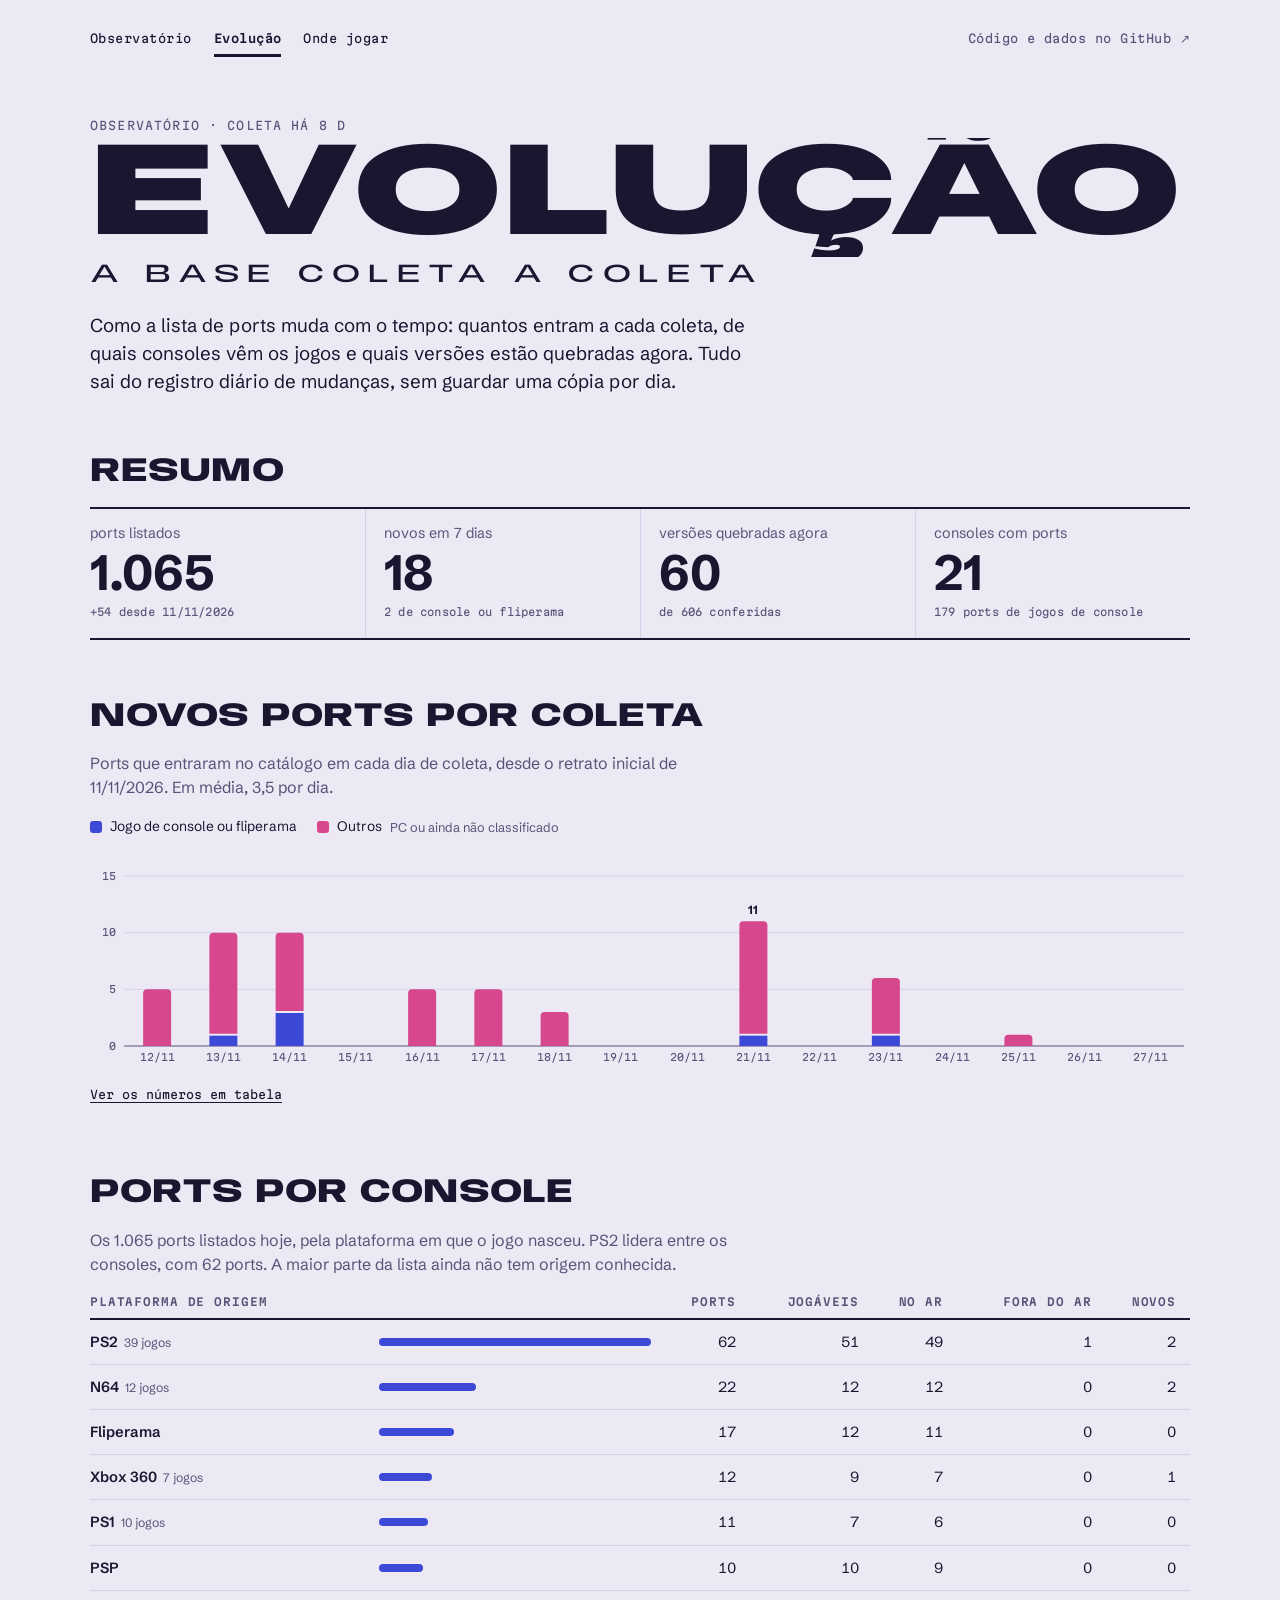
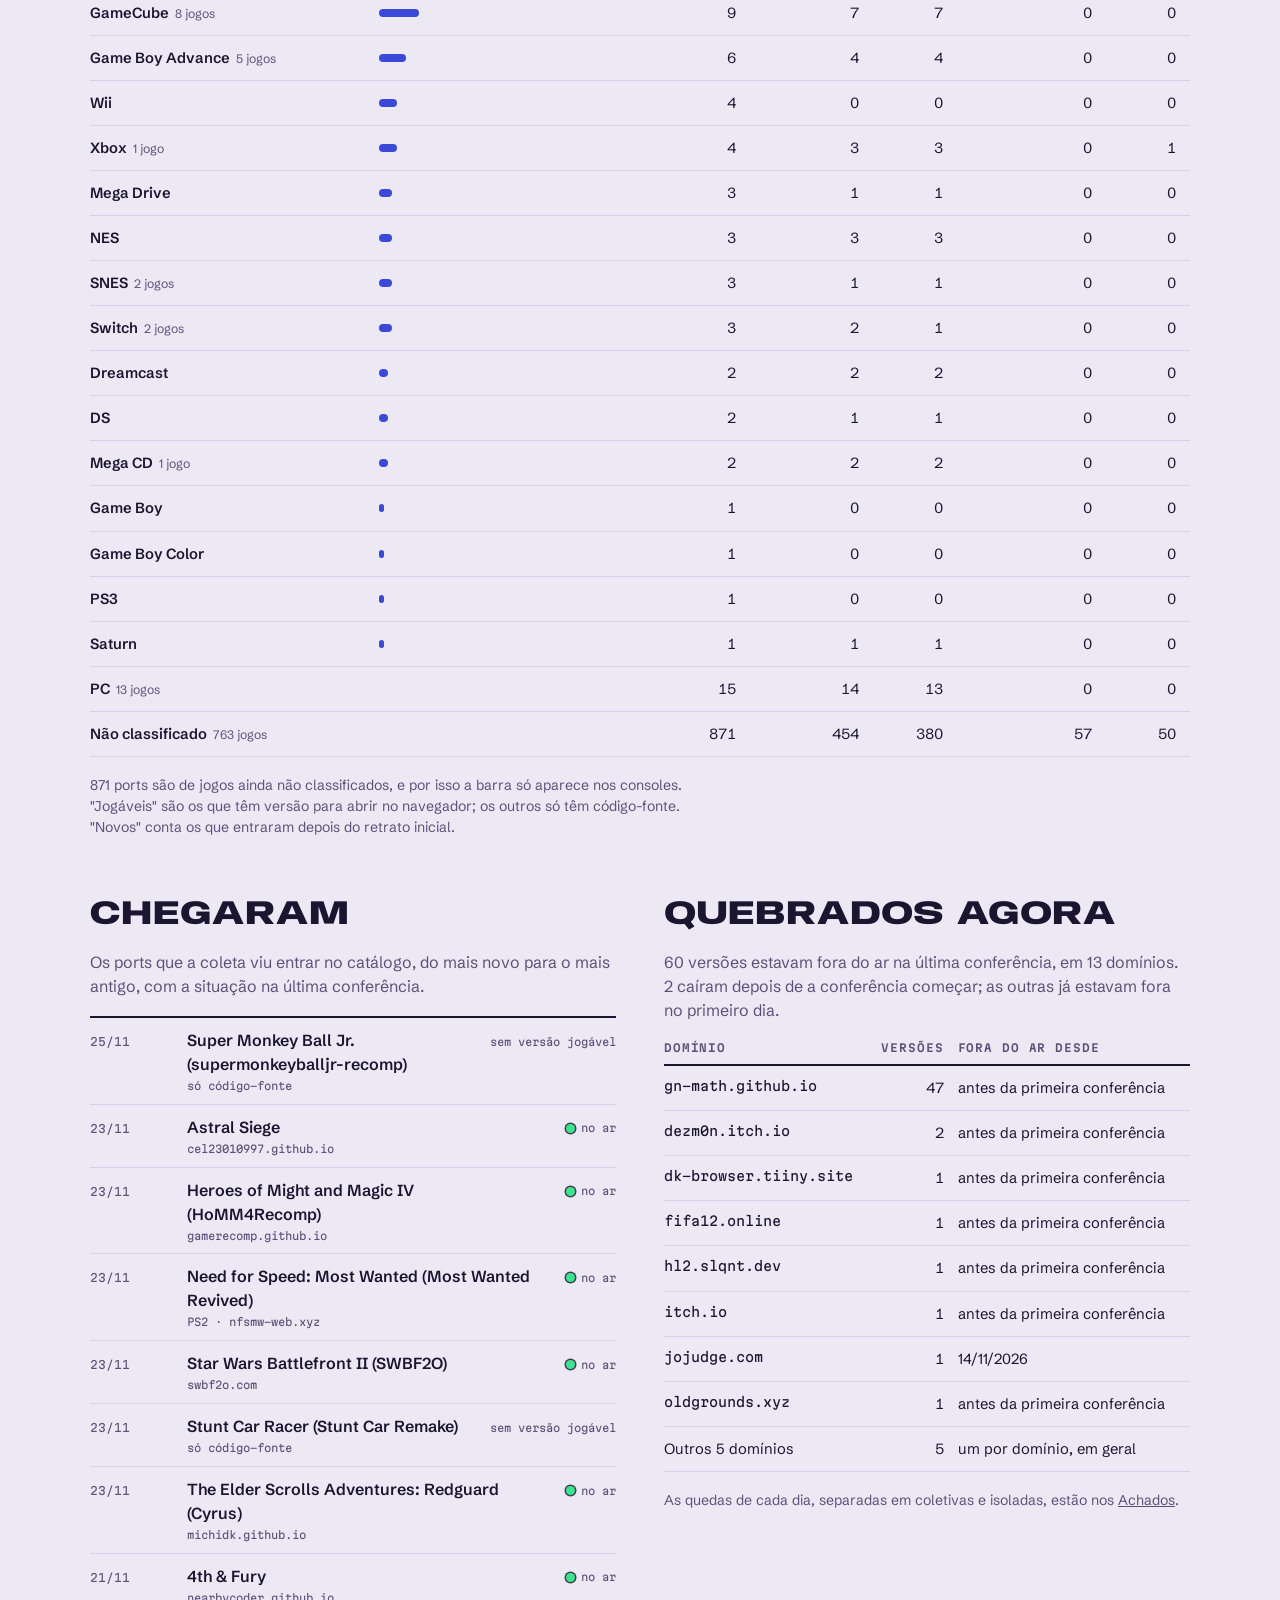
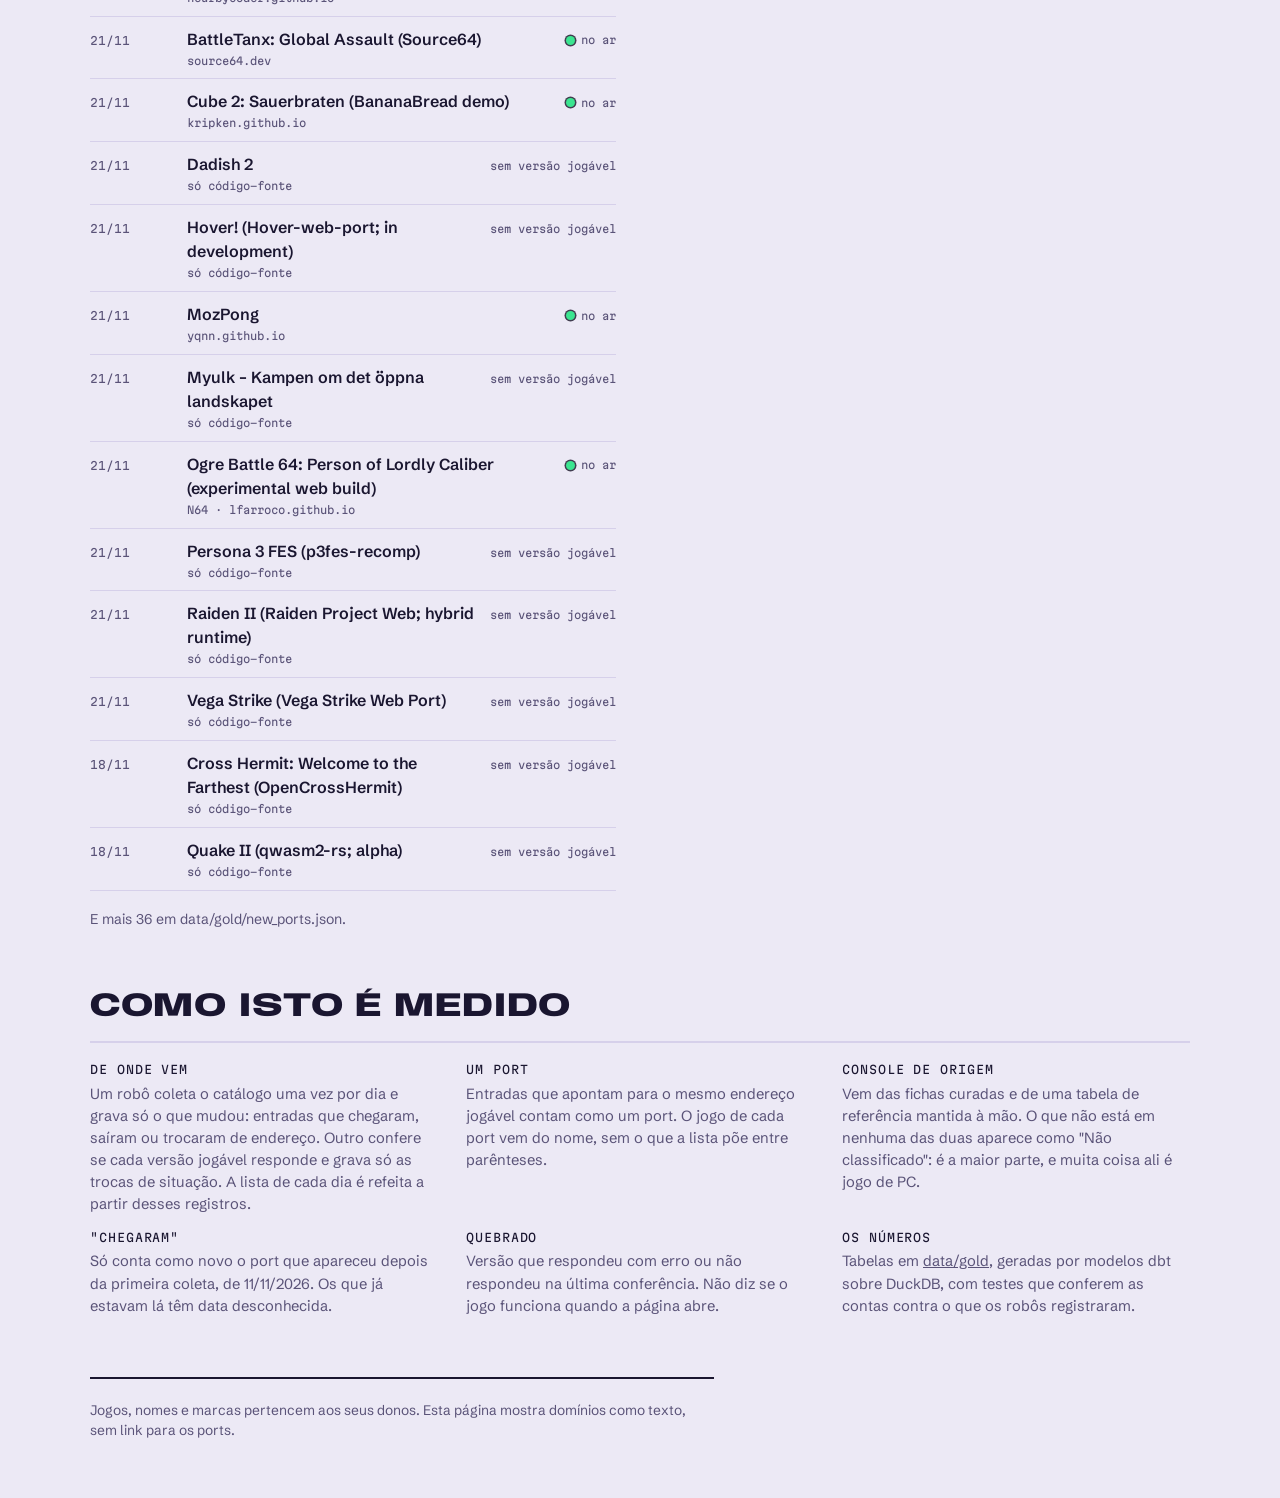
==== commit 3542a90c: "Coleta de catálogos de 2026-11-27 14:19 UTC: ultimate-catalog 1077 entradas (+3 −0 ~0); bottleship-c" ====
--- a/docs/evolucao/index.html
+++ b/docs/evolucao/index.html
@@ -321,7 +321,7 @@
   </footer>
 </div>
 
-<script type="application/json" id="dados">{"repo":"https://github.com/GabrielKSG7/LOKGAM","days":[{"added":0,"added_console":0,"checked":null,"console_ports":174,"day":"2026-11-11","offline":null,"ports":1011,"removed":0,"run_at":"2026-11-11T21:20:07Z"},{"added":5,"added_console":0,"checked":571,"console_ports":174,"day":"2026-11-12","offline":59,"ports":1016,"removed":0,"run_at":"2026-11-12T13:14:41Z"},{"added":10,"added_console":1,"checked":577,"console_ports":175,"day":"2026-11-13","offline":88,"ports":1026,"removed":0,"run_at":"2026-11-13T12:36:42Z"},{"added":10,"added_console":3,"checked":579,"console_ports":178,"day":"2026-11-14","offline":89,"ports":1036,"removed":0,"run_at":"2026-11-14T11:44:39Z"},{"added":0,"added_console":0,"checked":579,"console_ports":178,"day":"2026-11-15","offline":89,"ports":1036,"removed":0,"run_at":"2026-11-15T12:14:42Z"},{"added":5,"added_console":0,"checked":582,"console_ports":178,"day":"2026-11-16","offline":60,"ports":1041,"removed":0,"run_at":"2026-11-16T13:07:50Z"},{"added":5,"added_console":0,"checked":585,"console_ports":178,"day":"2026-11-17","offline":60,"ports":1045,"removed":1,"run_at":"2026-11-17T14:08:25Z"},{"added":3,"added_console":0,"checked":586,"console_ports":178,"day":"2026-11-18","offline":60,"ports":1048,"removed":0,"run_at":"2026-11-18T13:25:44Z"},{"added":0,"added_console":0,"checked":586,"console_ports":178,"day":"2026-11-19","offline":60,"ports":1048,"removed":0,"run_at":"2026-11-19T13:53:18Z"},{"added":0,"added_console":0,"checked":586,"console_ports":178,"day":"2026-11-20","offline":60,"ports":1048,"removed":0,"run_at":"2026-11-20T13:35:31Z"},{"added":11,"added_console":1,"checked":599,"console_ports":178,"day":"2026-11-21","offline":61,"ports":1058,"removed":1,"run_at":"2026-11-21T12:59:43Z"},{"added":0,"added_console":0,"checked":599,"console_ports":178,"day":"2026-11-22","offline":62,"ports":1058,"removed":0,"run_at":"2026-11-22T12:51:01Z"},{"added":6,"added_console":1,"checked":605,"console_ports":179,"day":"2026-11-23","offline":61,"ports":1064,"removed":0,"run_at":"2026-11-23T15:20:49Z"},{"added":0,"added_console":0,"checked":605,"console_ports":179,"day":"2026-11-24","offline":61,"ports":1064,"removed":0,"run_at":"2026-11-24T15:15:59Z"},{"added":1,"added_console":0,"checked":605,"console_ports":179,"day":"2026-11-25","offline":61,"ports":1065,"removed":0,"run_at":"2026-11-25T14:55:22Z"},{"added":0,"added_console":0,"checked":605,"console_ports":179,"day":"2026-11-26","offline":60,"ports":1065,"removed":0,"run_at":"2026-11-26T14:25:20Z"}],"platforms":[{"added_since_baseline":0,"games":17,"is_console":true,"offline":0,"online":11,"platform":"Arcade","playable":12,"ports":17,"unstable":0,"unverified":1},{"added_since_baseline":0,"games":2,"is_console":true,"offline":0,"online":1,"platform":"DS","playable":1,"ports":2,"unstable":0,"unverified":0},{"added_since_baseline":0,"games":2,"is_console":true,"offline":0,"online":2,"platform":"Dreamcast","playable":2,"ports":2,"unstable":0,"unverified":0},{"added_since_baseline":0,"games":1,"is_console":true,"offline":0,"online":0,"platform":"Game Boy","playable":0,"ports":1,"unstable":0,"unverified":0},{"added_since_baseline":0,"games":5,"is_console":true,"offline":0,"online":4,"platform":"Game Boy Advance","playable":4,"ports":6,"unstable":0,"unverified":0},{"added_since_baseline":0,"games":1,"is_console":true,"offline":0,"online":0,"platform":"Game Boy Color","playable":0,"ports":1,"unstable":0,"unverified":0},{"added_since_baseline":0,"games":8,"is_console":true,"offline":0,"online":7,"platform":"GameCube","playable":7,"ports":9,"unstable":0,"unverified":0},{"added_since_baseline":0,"games":1,"is_console":true,"offline":0,"online":2,"platform":"Mega CD","playable":2,"ports":2,"unstable":0,"unverified":0},{"added_since_baseline":0,"games":3,"is_console":true,"offline":0,"online":1,"platform":"Mega Drive","playable":1,"ports":3,"unstable":0,"unverified":0},{"added_since_baseline":2,"games":12,"is_console":true,"offline":0,"online":12,"platform":"N64","playable":12,"ports":22,"unstable":0,"unverified":0},{"added_since_baseline":0,"games":3,"is_console":true,"offline":0,"online":3,"platform":"NES","playable":3,"ports":3,"unstable":0,"unverified":0},{"added_since_baseline":50,"games":763,"is_console":false,"offline":57,"online":379,"platform":"Não classificado","playable":454,"ports":871,"unstable":11,"unverified":7},{"added_since_baseline":0,"games":13,"is_console":false,"offline":0,"online":13,"platform":"PC","playable":14,"ports":15,"unstable":0,"unverified":1},{"added_since_baseline":0,"games":10,"is_console":true,"offline":0,"online":6,"platform":"PS1","playable":7,"ports":11,"unstable":0,"unverified":1},{"added_since_baseline":2,"games":39,"is_console":true,"offline":1,"online":50,"platform":"PS2","playable":51,"ports":62,"unstable":0,"unverified":0},{"added_since_baseline":0,"games":1,"is_console":true,"offline":0,"online":0,"platform":"PS3","playable":0,"ports":1,"unstable":0,"unverified":0},{"added_since_baseline":0,"games":10,"is_console":true,"offline":0,"online":9,"platform":"PSP","playable":10,"ports":10,"unstable":1,"unverified":0},{"added_since_baseline":0,"games":2,"is_console":true,"offline":0,"online":1,"platform":"SNES","playable":1,"ports":3,"unstable":0,"unverified":0},{"added_since_baseline":0,"games":1,"is_console":true,"offline":0,"online":1,"platform":"Saturn","playable":1,"ports":1,"unstable":0,"unverified":0},{"added_since_baseline":0,"games":2,"is_console":true,"offline":0,"online":1,"platform":"Switch","playable":2,"ports":3,"unstable":0,"unverified":1},{"added_since_baseline":0,"games":4,"is_console":true,"offline":0,"online":0,"platform":"Wii","playable":0,"ports":4,"unstable":0,"unverified":0},{"added_since_baseline":1,"games":1,"is_console":true,"offline":0,"online":3,"platform":"Xbox","playable":3,"ports":4,"unstable":0,"unverified":0},{"added_since_baseline":1,"games":7,"is_console":true,"offline":1,"online":6,"platform":"Xbox 360","playable":9,"ports":12,"unstable":1,"unverified":1}],"new_ports":[{"first_seen":"2026-11-16T13:07:50Z","game_title":"0 A.D.","is_console":false,"listed":true,"platform":"Não classificado","play_host":null,"port_id":"ultimate-catalog:0-a-d-webassembly-experimental","removed_at":null,"state":null,"title":"0 A.D. (WebAssembly; experimental)"},{"first_seen":"2026-11-21T12:59:43Z","game_title":"4th & Fury","is_console":false,"listed":true,"platform":"Não classificado","play_host":"nearbycoder.github.io","port_id":"ultimate-catalog:4th-fury","removed_at":null,"state":"online","title":"4th & Fury"},{"first_seen":"2026-11-23T15:20:49Z","game_title":"Astral Siege","is_console":false,"listed":true,"platform":"Não classificado","play_host":"cel23010997.github.io","port_id":"ultimate-catalog:astral-siege","removed_at":null,"state":"online","title":"Astral Siege"},{"first_seen":"2026-11-21T12:59:43Z","game_title":"BattleTanx: Global Assault","is_console":false,"listed":true,"platform":"Não classificado","play_host":"source64.dev","port_id":"ultimate-catalog:battletanx-global-assault-source64","removed_at":null,"state":"online","title":"BattleTanx: Global Assault (Source64)"},{"first_seen":"2026-11-16T13:07:50Z","game_title":"Blast Corps","is_console":false,"listed":true,"platform":"Não classificado","play_host":"doridian.github.io","port_id":"ultimate-catalog:blast-corps-dozerencore","removed_at":null,"state":"online","title":"Blast Corps (DozerEncore)"},{"first_seen":"2026-11-14T11:44:39Z","game_title":"Blur","is_console":false,"listed":true,"platform":"Não classificado","play_host":null,"port_id":"ultimate-catalog:blur-blur-web","removed_at":null,"state":null,"title":"Blur (blur-web)"},{"first_seen":"2026-11-13T12:36:42Z","game_title":"Bounce Tales","is_console":false,"listed":true,"platform":"Não classificado","play_host":"prasannaone.github.io","port_id":"ultimate-catalog:bounce-tales","removed_at":null,"state":"online","title":"Bounce Tales"},{"first_seen":"2026-11-17T13:50:26Z","game_title":"Crash of the Titans","is_console":false,"listed":true,"platform":"Não classificado","play_host":null,"port_id":"ultimate-catalog:crash-of-the-titans-crash-ott-web-webgpu","removed_at":null,"state":null,"title":"Crash of the Titans (Crash-OTT-web; WebGPU)"},{"first_seen":"2026-11-18T13:25:44Z","game_title":"Cross Hermit: Welcome to the Farthest","is_console":false,"listed":true,"platform":"Não classificado","play_host":null,"port_id":"ultimate-catalog:cross-hermit-welcome-to-the-farthest-opencrosshermit","removed_at":null,"state":null,"title":"Cross Hermit: Welcome to the Farthest (OpenCrossHermit)"},{"first_seen":"2026-11-21T12:59:43Z","game_title":"Cube 2: Sauerbraten","is_console":false,"listed":true,"platform":"Não classificado","play_host":"kripken.github.io","port_id":"ultimate-catalog:cube-2-sauerbraten-bananabread-demo","removed_at":null,"state":"online","title":"Cube 2: Sauerbraten (BananaBread demo)"},{"first_seen":"2026-11-21T12:59:43Z","game_title":"Dadish 2","is_console":false,"listed":true,"platform":"Não classificado","play_host":null,"port_id":"ultimate-catalog:dadish-2","removed_at":null,"state":null,"title":"Dadish 2"},{"first_seen":"2026-11-17T13:50:26Z","game_title":"Geometry Dash","is_console":false,"listed":true,"platform":"Não classificado","play_host":"gd-webport.pages.dev","port_id":"ultimate-catalog:geometry-dash-ale7208","removed_at":null,"state":"unverified","title":"Geometry Dash (Ale7208)"},{"first_seen":"2026-11-14T11:44:39Z","game_title":"Grand Theft Auto IV","is_console":true,"listed":true,"platform":"Xbox 360","play_host":null,"port_id":"ultimate-catalog:grand-theft-auto-iv-regrandiv-v2","removed_at":null,"state":null,"title":"Grand Theft Auto IV (reGRANDIV-v2)"},{"first_seen":"2026-11-14T11:44:39Z","game_title":"Halo: Combat Evolved","is_console":true,"listed":true,"platform":"Xbox","play_host":null,"port_id":"ultimate-catalog:halo-combat-evolved-halo-ce-web-multiplayer","removed_at":null,"state":null,"title":"Halo: Combat Evolved (halo-ce-web-multiplayer)"},{"first_seen":"2026-11-17T13:50:26Z","game_title":"Heaven for Death","is_console":false,"listed":true,"platform":"Não classificado","play_host":"ymdryo.github.io","port_id":"ultimate-catalog:heaven-for-death","removed_at":null,"state":"online","title":"Heaven for Death"},{"first_seen":"2026-11-23T15:20:49Z","game_title":"Heroes of Might and Magic IV","is_console":false,"listed":true,"platform":"Não classificado","play_host":"gamerecomp.github.io","port_id":"ultimate-catalog:heroes-of-might-and-magic-iv-homm4recomp","removed_at":null,"state":"online","title":"Heroes of Might and Magic IV (HoMM4Recomp)"},{"first_seen":"2026-11-21T12:59:43Z","game_title":"Hover!","is_console":false,"listed":true,"platform":"Não classificado","play_host":null,"port_id":"ultimate-catalog:hover-hover-web-port-in-development","removed_at":null,"state":null,"title":"Hover! (Hover-web-port; in development)"},{"first_seen":"2026-11-14T11:44:39Z","game_title":"Just Shapes & Beats","is_console":false,"listed":true,"platform":"Não classificado","play_host":null,"port_id":"ultimate-catalog:just-shapes-beats-web-port","removed_at":null,"state":null,"title":"Just Shapes & Beats (web port)"},{"first_seen":"2026-11-12T13:14:41Z","game_title":"Kagetsu Tohya","is_console":false,"listed":true,"platform":"Não classificado","play_host":"kagetsu.pages.dev","port_id":"ultimate-catalog:kagetsu-tohya","removed_at":null,"state":"online","title":"Kagetsu Tohya"},{"first_seen":"2026-11-13T12:36:42Z","game_title":"LEGO Star Wars: The Video Game","is_console":false,"listed":true,"platform":"Não classificado","play_host":"down1oads.github.io","port_id":"ultimate-catalog:lego-star-wars-the-video-game","removed_at":null,"state":"online","title":"LEGO Star Wars: The Video Game"},{"first_seen":"2026-11-12T13:14:41Z","game_title":"Maisy's Playhouse","is_console":false,"listed":true,"platform":"Não classificado","play_host":"games.nostalgiarealm.com","port_id":"ultimate-catalog:maisy-s-playhouse","removed_at":null,"state":"online","title":"Maisy's Playhouse"},{"first_seen":"2026-11-16T13:07:50Z","game_title":"Marble Marcher","is_console":false,"listed":true,"platform":"Não classificado","play_host":null,"port_id":"ultimate-catalog:marble-marcher-webgpu-early-development","removed_at":null,"state":null,"title":"Marble Marcher (WebGPU; early development)"},{"first_seen":"2026-11-13T12:36:42Z","game_title":"Midnight Club 3: DUB Edition","is_console":true,"listed":true,"platform":"PS2","play_host":"dubedition.xyz","port_id":"ultimate-catalog:midnight-club-3-dub-edition-mc3-web-study","removed_at":null,"state":"online","title":"Midnight Club 3: DUB Edition (mc3-web-study)"},{"first_seen":"2026-11-21T12:59:43Z","game_title":"MozPong","is_console":false,"listed":true,"platform":"Não classificado","play_host":"yqnn.github.io","port_id":"ultimate-catalog:mozpong","removed_at":null,"state":"online","title":"MozPong"},{"first_seen":"2026-11-21T12:59:43Z","game_title":"Myulk – Kampen om det öppna landskapet","is_console":false,"listed":true,"platform":"Não classificado","play_host":null,"port_id":"ultimate-catalog:myulk-kampen-om-det-oppna-landskapet","removed_at":null,"state":null,"title":"Myulk – Kampen om det öppna landskapet"},{"first_seen":"2026-11-23T15:20:49Z","game_title":"Need for Speed: Most Wanted","is_console":true,"listed":true,"platform":"PS2","play_host":"nfsmw-web.xyz","port_id":"ultimate-catalog:need-for-speed-most-wanted-most-wanted-revived","removed_at":null,"state":"online","title":"Need for Speed: Most Wanted (Most Wanted Revived)"},{"first_seen":"2026-11-21T12:59:43Z","game_title":"Ogre Battle 64: Person of Lordly Caliber","is_console":true,"listed":true,"platform":"N64","play_host":"lfarroco.github.io","port_id":"ultimate-catalog:ogre-battle-64-person-of-lordly-caliber-experimental-web-build","removed_at":null,"state":"online","title":"Ogre Battle 64: Person of Lordly Caliber (experimental web build)"},{"first_seen":"2026-11-13T12:36:42Z","game_title":"Passage","is_console":false,"listed":true,"platform":"Não classificado","play_host":"judooochp.github.io","port_id":"ultimate-catalog:passage","removed_at":null,"state":"online","title":"Passage"},{"first_seen":"2026-11-12T13:14:41Z","game_title":"Persona 1","is_console":false,"listed":true,"platform":"Não classificado","play_host":null,"port_id":"ultimate-catalog:persona-1","removed_at":null,"state":null,"title":"Persona 1"},{"first_seen":"2026-11-21T12:59:43Z","game_title":"Persona 3 FES","is_console":false,"listed":true,"platform":"Não classificado","play_host":null,"port_id":"ultimate-catalog:persona-3-fes-p3fes-recomp","removed_at":null,"state":null,"title":"Persona 3 FES (p3fes-recomp)"},{"first_seen":"2026-11-12T13:14:41Z","game_title":"PetWings","is_console":false,"listed":true,"platform":"Não classificado","play_host":null,"port_id":"ultimate-catalog:petwings","removed_at":null,"state":null,"title":"PetWings"},{"first_seen":"2026-11-13T12:36:42Z","game_title":"Please, Don't Touch Anything 3D","is_console":false,"listed":true,"platform":"Não classificado","play_host":null,"port_id":"ultimate-catalog:please-don-t-touch-anything-3d","removed_at":null,"state":null,"title":"Please, Don't Touch Anything 3D"},{"first_seen":"2026-11-14T11:44:39Z","game_title":"Pokémon Platinum","is_console":false,"listed":true,"platform":"Não classificado","play_host":null,"port_id":"ultimate-catalog:pokemon-platinum-open-sinnoh","removed_at":null,"state":null,"title":"Pokémon Platinum (open-sinnoh)"},{"first_seen":"2026-11-17T13:50:26Z","game_title":"Project Zomboid","is_console":false,"listed":true,"platform":"Não classificado","play_host":null,"port_id":"ultimate-catalog:project-zomboid-public-tech-demo-javascript-jvm-runtime","removed_at":null,"state":null,"title":"Project Zomboid (Public Tech Demo; JavaScript JVM runtime)"},{"first_seen":"2026-11-18T13:25:44Z","game_title":"Quake 2","is_console":false,"listed":true,"platform":"Não classificado","play_host":null,"port_id":"ultimate-catalog:quake-ii-qwasm2-rs-alpha","removed_at":null,"state":null,"title":"Quake II (qwasm2-rs; alpha)"},{"first_seen":"2026-11-21T12:59:43Z","game_title":"Raiden II","is_console":false,"listed":true,"platform":"Não classificado","play_host":null,"port_id":"ultimate-catalog:raiden-ii-raiden-project-web-hybrid-runtime","removed_at":null,"state":null,"title":"Raiden II (Raiden Project Web; hybrid runtime)"},{"first_seen":"2026-11-13T12:36:42Z","game_title":"Rust Legacy","is_console":false,"listed":true,"platform":"Não classificado","play_host":null,"port_id":"ultimate-catalog:rust-legacy","removed_at":null,"state":null,"title":"Rust Legacy"},{"first_seen":"2026-11-13T12:36:42Z","game_title":"Slingshot","is_console":false,"listed":true,"platform":"Não classificado","play_host":"phoenox.github.io","port_id":"ultimate-catalog:slingshot","removed_at":null,"state":"online","title":"Slingshot"},{"first_seen":"2026-11-12T13:14:41Z","game_title":"Sobosuba","is_console":false,"listed":true,"platform":"Não classificado","play_host":"kn0tzer.work.gd","port_id":"ultimate-catalog:sobosuba","removed_at":null,"state":"online","title":"Sobosuba"},{"first_seen":"2026-11-16T13:07:50Z","game_title":"Sonic Robo Blast 2 Kart","is_console":false,"listed":true,"platform":"Não classificado","play_host":"kartweb.gvbvdxx.me","port_id":"ultimate-catalog:sonic-robo-blast-2-kart-srb2kartweb","removed_at":null,"state":"online","title":"Sonic Robo Blast 2 Kart (SRB2KartWeb)"},{"first_seen":"2026-11-17T13:50:26Z","game_title":"Soul of Darkness","is_console":false,"listed":true,"platform":"Não classificado","play_host":"jubayer-cmd.github.io","port_id":"ultimate-catalog:soul-of-darkness","removed_at":null,"state":"online","title":"Soul of Darkness"},{"first_seen":"2026-11-23T15:20:49Z","game_title":"Star Wars Battlefront II","is_console":false,"listed":true,"platform":"Não classificado","play_host":"swbf2o.com","port_id":"ultimate-catalog:star-wars-battlefront-ii-swbf2o","removed_at":null,"state":"online","title":"Star Wars Battlefront II (SWBF2O)"},{"first_seen":"2026-11-23T15:20:49Z","game_title":"Stunt Car Racer","is_console":false,"listed":true,"platform":"Não classificado","play_host":null,"port_id":"ultimate-catalog:stunt-car-racer-stunt-car-remake","removed_at":null,"state":null,"title":"Stunt Car Racer (Stunt Car Remake)"},{"first_seen":"2026-11-14T11:44:39Z","game_title":"Super Mario 64","is_console":true,"listed":true,"platform":"N64","play_host":"andrewnakas.github.io","port_id":"ultimate-catalog:super-mario-64-sm64-cleanroom","removed_at":null,"state":"online","title":"Super Mario 64 (sm64-cleanroom)"},{"first_seen":"2026-11-25T14:55:22Z","game_title":"Super Monkey Ball Jr.","is_console":false,"listed":true,"platform":"Não classificado","play_host":null,"port_id":"ultimate-catalog:super-monkey-ball-jr-supermonkeyballjr-recomp","removed_at":null,"state":null,"title":"Super Monkey Ball Jr. (supermonkeyballjr-recomp)"},{"first_seen":"2026-11-16T13:07:50Z","game_title":"SuperTuxKart","is_console":false,"listed":true,"platform":"Não classificado","play_host":null,"port_id":"ultimate-catalog:supertuxkart-webassembly-experimental","removed_at":null,"state":null,"title":"SuperTuxKart (WebAssembly; experimental)"},{"first_seen":"2026-11-13T12:36:42Z","game_title":"Tennis Game","is_console":false,"listed":true,"platform":"Não classificado","play_host":"kyleschichl0x16.github.io","port_id":"ultimate-catalog:tennis-game","removed_at":null,"state":"online","title":"Tennis Game"},{"first_seen":"2026-11-23T15:20:49Z","game_title":"The Elder Scrolls Adventures: Redguard","is_console":false,"listed":true,"platform":"Não classificado","play_host":"michidk.github.io","port_id":"ultimate-catalog:the-elder-scrolls-adventures-redguard-cyrus","removed_at":null,"state":"online","title":"The Elder Scrolls Adventures: Redguard (Cyrus)"},{"first_seen":"2026-11-14T11:44:39Z","game_title":"The Legend of Zelda: Ocarina of Time","is_console":false,"listed":true,"platform":"Não classificado","play_host":"andrewnakas.github.io","port_id":"ultimate-catalog:the-legend-of-zelda-ocarina-of-time-oot-cleanroom","removed_at":null,"state":"online","title":"The Legend of Zelda: Ocarina of Time (oot-cleanroom)"},{"first_seen":"2026-11-14T11:44:39Z","game_title":"Turok 2: Seeds of Evil","is_console":false,"listed":true,"platform":"Não classificado","play_host":null,"port_id":"ultimate-catalog:turok-2-seeds-of-evil-turok-2-recomp","removed_at":null,"state":null,"title":"Turok 2: Seeds of Evil (turok-2-recomp)"},{"first_seen":"2026-11-14T11:44:39Z","game_title":"Turok 3: Shadow of Oblivion","is_console":false,"listed":true,"platform":"Não classificado","play_host":null,"port_id":"ultimate-catalog:turok-3-shadow-of-oblivion-turok-3-recomp","removed_at":null,"state":null,"title":"Turok 3: Shadow of Oblivion (turok-3-recomp)"},{"first_seen":"2026-11-14T11:44:39Z","game_title":"Turok: Dinosaur Hunter","is_console":false,"listed":true,"platform":"Não classificado","play_host":null,"port_id":"ultimate-catalog:turok-dinosaur-hunter-turok-recomp","removed_at":null,"state":null,"title":"Turok: Dinosaur Hunter (turok-recomp)"},{"first_seen":"2026-11-18T13:25:44Z","game_title":"Ultima V: Warriors of Destiny","is_console":false,"listed":true,"platform":"Não classificado","play_host":"synthwave-pixel.github.io","port_id":"ultimate-catalog:ultima-v-warriors-of-destiny-ultima5","removed_at":null,"state":"online","title":"Ultima V: Warriors of Destiny (ultima5)"},{"first_seen":"2026-11-21T12:59:43Z","game_title":"Vega Strike","is_console":false,"listed":true,"platform":"Não classificado","play_host":null,"port_id":"ultimate-catalog:vega-strike-vega-strike-web-port","removed_at":null,"state":null,"title":"Vega Strike (Vega Strike Web Port)"},{"first_seen":"2026-11-13T12:36:42Z","game_title":"Yar Arazi","is_console":false,"listed":true,"platform":"Não classificado","play_host":null,"port_id":"ultimate-catalog:yar-arazi","removed_at":null,"state":null,"title":"Yar Arazi"},{"first_seen":"2026-11-13T12:36:42Z","game_title":"Zanac EX","is_console":false,"listed":true,"platform":"Não classificado","play_host":null,"port_id":"ultimate-catalog:zanac-ex","removed_at":null,"state":null,"title":"Zanac EX"}],"broken":[{"title":"Amanda The Adventurer","platform":"Não classificado","is_console":false,"play_host":"gn-math.github.io","started_at":"2026-11-12T01:29:08Z","started_basis":"before_first_check","collective":true},{"title":"Andy's Apple Farm","platform":"Não classificado","is_console":false,"play_host":"gn-math.github.io","started_at":"2026-11-12T01:29:08Z","started_basis":"before_first_check","collective":true},{"title":"Baldi's Basics Classic Remastered","platform":"Não classificado","is_console":false,"play_host":"gn-math.github.io","started_at":"2026-11-12T01:29:08Z","started_basis":"before_first_check","collective":true},{"title":"Baldi's Basics Plus","platform":"Não classificado","is_console":false,"play_host":"gn-math.github.io","started_at":"2026-11-12T01:29:08Z","started_basis":"before_first_check","collective":true},{"title":"Bendy and The Ink Machine","platform":"Não classificado","is_console":false,"play_host":"gn-math.github.io","started_at":"2026-11-12T01:29:08Z","started_basis":"before_first_check","collective":true},{"title":"Bendy and The Ink Machine","platform":"Não classificado","is_console":false,"play_host":"gn-math.github.io","started_at":"2026-11-12T01:29:08Z","started_basis":"before_first_check","collective":true},{"title":"BERGENTRUCK 201x","platform":"Não classificado","is_console":false,"play_host":"gn-math.github.io","started_at":"2026-11-12T01:29:08Z","started_basis":"before_first_check","collective":true},{"title":"BLOODMONEY!","platform":"Não classificado","is_console":false,"play_host":"gn-math.github.io","started_at":"2026-11-12T01:29:08Z","started_basis":"before_first_check","collective":true},{"title":"Buckshot Roulette","platform":"Não classificado","is_console":false,"play_host":"gn-math.github.io","started_at":"2026-11-12T01:29:08Z","started_basis":"before_first_check","collective":true},{"title":"Class of '09","platform":"Não classificado","is_console":false,"play_host":"gn-math.github.io","started_at":"2026-11-12T01:29:08Z","started_basis":"before_first_check","collective":true},{"title":"Cuphead","platform":"Não classificado","is_console":false,"play_host":"gn-math.github.io","started_at":"2026-11-12T01:29:08Z","started_basis":"before_first_check","collective":true},{"title":"Cut the Rope (H5DX)","platform":"Não classificado","is_console":false,"play_host":"yell0wsuit.github.io","started_at":"2026-11-12T01:29:08Z","started_basis":"before_first_check","collective":false},{"title":"Dead Plate","platform":"Não classificado","is_console":false,"play_host":"gn-math.github.io","started_at":"2026-11-12T01:29:08Z","started_basis":"before_first_check","collective":true},{"title":"Deadseat","platform":"Não classificado","is_console":false,"play_host":"gn-math.github.io","started_at":"2026-11-12T01:29:08Z","started_basis":"before_first_check","collective":true},{"title":"Deltarune","platform":"Não classificado","is_console":false,"play_host":"gn-math.github.io","started_at":"2026-11-12T01:29:08Z","started_basis":"before_first_check","collective":true},{"title":"Do NOT Take This Cat Home","platform":"Não classificado","is_console":false,"play_host":"gn-math.github.io","started_at":"2026-11-12T01:29:08Z","started_basis":"before_first_check","collective":true},{"title":"Doom (wasoom)","platform":"Não classificado","is_console":false,"play_host":"wasoom.pages.dev","started_at":"2026-11-21T12:59:43Z","started_basis":"observed","collective":false},{"title":"Dungeon Keeper","platform":"Não classificado","is_console":false,"play_host":"dk-browser.tiiny.site","started_at":"2026-11-12T01:29:08Z","started_basis":"before_first_check","collective":false},{"title":"Fears To Fathom","platform":"Não classificado","is_console":false,"play_host":"gn-math.github.io","started_at":"2026-11-12T01:29:08Z","started_basis":"before_first_check","collective":true},{"title":"Feed & Grow Fish","platform":"Não classificado","is_console":false,"play_host":"reeyukifish.pages.dev","started_at":"2026-11-12T01:29:08Z","started_basis":"before_first_check","collective":false},{"title":"FIFA 12","platform":"Não classificado","is_console":false,"play_host":"fifa12.online","started_at":"2026-11-12T01:29:08Z","started_basis":"before_first_check","collective":false},{"title":"FlatOut 2 (dezm0n web port)","platform":"Não classificado","is_console":false,"play_host":"itch.io","started_at":"2026-11-12T01:29:08Z","started_basis":"before_first_check","collective":false},{"title":"FNAF","platform":"Não classificado","is_console":false,"play_host":"gn-math.github.io","started_at":"2026-11-12T01:29:08Z","started_basis":"before_first_check","collective":true},{"title":"Getting Over It","platform":"Não classificado","is_console":false,"play_host":"gn-math.github.io","started_at":"2026-11-12T01:29:08Z","started_basis":"before_first_check","collective":true},{"title":"Half Life 2","platform":"Não classificado","is_console":false,"play_host":"hl2.slqnt.dev","started_at":"2026-11-12T01:29:08Z","started_basis":"before_first_check","collective":false},{"title":"Happy Sheepies","platform":"Não classificado","is_console":false,"play_host":"gn-math.github.io","started_at":"2026-11-12T01:29:08Z","started_basis":"before_first_check","collective":true},{"title":"Hollow Knight (dezm0n web port)","platform":"Não classificado","is_console":false,"play_host":"dezm0n.itch.io","started_at":"2026-11-12T01:29:08Z","started_basis":"before_first_check","collective":false},{"title":"Hotline Miami","platform":"Não classificado","is_console":false,"play_host":"gn-math.github.io","started_at":"2026-11-12T01:29:08Z","started_basis":"before_first_check","collective":true},{"title":"Human Expenditure Program","platform":"Não classificado","is_console":false,"play_host":"gn-math.github.io","started_at":"2026-11-12T01:29:08Z","started_basis":"before_first_check","collective":true},{"title":"I Can't Believe It's Not Sonic 1","platform":"Não classificado","is_console":false,"play_host":"jojudge.com","started_at":"2026-11-14T11:44:40Z","started_basis":"observed","collective":false},{"title":"Jelly Drift","platform":"Não classificado","is_console":false,"play_host":"gn-math.github.io","started_at":"2026-11-12T01:29:08Z","started_basis":"before_first_check","collective":true},{"title":"Karlson","platform":"Não classificado","is_console":false,"play_host":"gn-math.github.io","started_at":"2026-11-12T01:29:08Z","started_basis":"before_first_check","collective":true},{"title":"Kindergarten 1 & 2","platform":"Não classificado","is_console":false,"play_host":"gn-math.github.io","started_at":"2026-11-12T01:29:08Z","started_basis":"before_first_check","collective":true},{"title":"Kino der Toten (theeagler1234 mirror)","platform":"Não classificado","is_console":false,"play_host":"theeagler1234-alt.github.io","started_at":"2026-11-12T01:29:08Z","started_basis":"before_first_check","collective":false},{"title":"koi/_flixel","platform":"Não classificado","is_console":false,"play_host":"oldgrounds.xyz","started_at":"2026-11-12T01:29:08Z","started_basis":"before_first_check","collective":false},{"title":"Lacey's Flash Games","platform":"Não classificado","is_console":false,"play_host":"gn-math.github.io","started_at":"2026-11-12T01:29:08Z","started_basis":"before_first_check","collective":true},{"title":"Milkman Karlson","platform":"Não classificado","is_console":false,"play_host":"gn-math.github.io","started_at":"2026-11-12T01:29:08Z","started_basis":"before_first_check","collective":true},{"title":"Minesweeper Plus","platform":"Não classificado","is_console":false,"play_host":"gn-math.github.io","started_at":"2026-11-12T01:29:08Z","started_basis":"before_first_check","collective":true},{"title":"Need for Speed: Most Wanted (2005) (dezm0n web port)","platform":"PS2","is_console":true,"play_host":"dezm0n.itch.io","started_at":"2026-11-12T01:29:08Z","started_basis":"before_first_check","collective":false},{"title":"OMORI","platform":"Não classificado","is_console":false,"play_host":"gn-math.github.io","started_at":"2026-11-12T01:29:08Z","started_basis":"before_first_check","collective":true},{"title":"People Playground","platform":"Não classificado","is_console":false,"play_host":"gn-math.github.io","started_at":"2026-11-12T01:29:08Z","started_basis":"before_first_check","collective":true},{"title":"Pizza Tower","platform":"Não classificado","is_console":false,"play_host":"gn-math.github.io","started_at":"2026-11-12T01:29:08Z","started_basis":"before_first_check","collective":true},{"title":"R.E.P.O","platform":"Não classificado","is_console":false,"play_host":"gn-math.github.io","started_at":"2026-11-12T01:29:08Z","started_basis":"before_first_check","collective":true},{"title":"RAFT","platform":"Não classificado","is_console":false,"play_host":"gn-math.github.io","started_at":"2026-11-12T01:29:08Z","started_basis":"before_first_check","collective":true},{"title":"Schoolboy Runaway","platform":"Não classificado","is_console":false,"play_host":"gn-math.github.io","started_at":"2026-11-12T01:29:08Z","started_basis":"before_first_check","collective":true},{"title":"Slender: The Eight Pages","platform":"Não classificado","is_console":false,"play_host":"gn-math.github.io","started_at":"2026-11-12T01:29:08Z","started_basis":"before_first_check","collective":true},{"title":"SONIC.EXE","platform":"Não classificado","is_console":false,"play_host":"gn-math.github.io","started_at":"2026-11-12T01:29:08Z","started_basis":"before_first_check","collective":true},{"title":"Speed Stars","platform":"Não classificado","is_console":false,"play_host":"gn-math.github.io","started_at":"2026-11-12T01:29:08Z","started_basis":"before_first_check","collective":true},{"title":"Tattletail","platform":"Não classificado","is_console":false,"play_host":"gn-math.github.io","started_at":"2026-11-12T01:29:08Z","started_basis":"before_first_check","collective":true},{"title":"That's Not My Neighbor","platform":"Não classificado","is_console":false,"play_host":"gn-math.github.io","started_at":"2026-11-12T01:29:08Z","started_basis":"before_first_check","collective":true},{"title":"Deadseat","platform":"Não classificado","is_console":false,"play_host":"gn-math.github.io","started_at":"2026-11-12T01:29:08Z","started_basis":"before_first_check","collective":true},{"title":"The Man From the Window","platform":"Não classificado","is_console":false,"play_host":"gn-math.github.io","started_at":"2026-11-12T01:29:08Z","started_basis":"before_first_check","collective":true},{"title":"Trombone Champ","platform":"Não classificado","is_console":false,"play_host":"wasm.rip","started_at":"2026-11-12T01:29:08Z","started_basis":"before_first_check","collective":false},{"title":"Ultrakill Prelude","platform":"Não classificado","is_console":false,"play_host":"gn-math.github.io","started_at":"2026-11-12T01:29:08Z","started_basis":"before_first_check","collective":true},{"title":"Undertale","platform":"Não classificado","is_console":false,"play_host":"gn-math.github.io","started_at":"2026-11-12T01:29:08Z","started_basis":"before_first_check","collective":true},{"title":"Undertale Yellow","platform":"Não classificado","is_console":false,"play_host":"gn-math.github.io","started_at":"2026-11-12T01:29:08Z","started_basis":"before_first_check","collective":true},{"title":"Webfishing","platform":"Não classificado","is_console":false,"play_host":"gn-math.github.io","started_at":"2026-11-12T01:29:08Z","started_basis":"before_first_check","collective":true},{"title":"Witch's Heart","platform":"Não classificado","is_console":false,"play_host":"gn-math.github.io","started_at":"2026-11-12T01:29:08Z","started_basis":"before_first_check","collective":true},{"title":"Yandere Simulator","platform":"Não classificado","is_console":false,"play_host":"gn-math.github.io","started_at":"2026-11-12T01:29:08Z","started_basis":"before_first_check","collective":true},{"title":"Yume Nikki","platform":"Não classificado","is_console":false,"play_host":"gn-math.github.io","started_at":"2026-11-12T01:29:08Z","started_basis":"before_first_check","collective":true}]}</script>
+<script type="application/json" id="dados">{"repo":"https://github.com/GabrielKSG7/LOKGAM","days":[{"added":0,"added_console":0,"checked":null,"console_ports":174,"day":"2026-11-11","offline":null,"ports":1011,"removed":0,"run_at":"2026-11-11T21:20:07Z"},{"added":5,"added_console":0,"checked":571,"console_ports":174,"day":"2026-11-12","offline":59,"ports":1016,"removed":0,"run_at":"2026-11-12T13:14:41Z"},{"added":10,"added_console":1,"checked":577,"console_ports":175,"day":"2026-11-13","offline":88,"ports":1026,"removed":0,"run_at":"2026-11-13T12:36:42Z"},{"added":10,"added_console":3,"checked":579,"console_ports":178,"day":"2026-11-14","offline":89,"ports":1036,"removed":0,"run_at":"2026-11-14T11:44:39Z"},{"added":0,"added_console":0,"checked":579,"console_ports":178,"day":"2026-11-15","offline":89,"ports":1036,"removed":0,"run_at":"2026-11-15T12:14:42Z"},{"added":5,"added_console":0,"checked":582,"console_ports":178,"day":"2026-11-16","offline":60,"ports":1041,"removed":0,"run_at":"2026-11-16T13:07:50Z"},{"added":5,"added_console":0,"checked":585,"console_ports":178,"day":"2026-11-17","offline":60,"ports":1045,"removed":1,"run_at":"2026-11-17T14:08:25Z"},{"added":3,"added_console":0,"checked":586,"console_ports":178,"day":"2026-11-18","offline":60,"ports":1048,"removed":0,"run_at":"2026-11-18T13:25:44Z"},{"added":0,"added_console":0,"checked":586,"console_ports":178,"day":"2026-11-19","offline":60,"ports":1048,"removed":0,"run_at":"2026-11-19T13:53:18Z"},{"added":0,"added_console":0,"checked":586,"console_ports":178,"day":"2026-11-20","offline":60,"ports":1048,"removed":0,"run_at":"2026-11-20T13:35:31Z"},{"added":11,"added_console":1,"checked":599,"console_ports":178,"day":"2026-11-21","offline":61,"ports":1058,"removed":1,"run_at":"2026-11-21T12:59:43Z"},{"added":0,"added_console":0,"checked":599,"console_ports":178,"day":"2026-11-22","offline":62,"ports":1058,"removed":0,"run_at":"2026-11-22T12:51:01Z"},{"added":6,"added_console":1,"checked":605,"console_ports":179,"day":"2026-11-23","offline":61,"ports":1064,"removed":0,"run_at":"2026-11-23T15:20:49Z"},{"added":0,"added_console":0,"checked":605,"console_ports":179,"day":"2026-11-24","offline":61,"ports":1064,"removed":0,"run_at":"2026-11-24T15:15:59Z"},{"added":1,"added_console":0,"checked":605,"console_ports":179,"day":"2026-11-25","offline":61,"ports":1065,"removed":0,"run_at":"2026-11-25T14:55:22Z"},{"added":0,"added_console":0,"checked":605,"console_ports":179,"day":"2026-11-26","offline":60,"ports":1065,"removed":0,"run_at":"2026-11-26T14:25:20Z"},{"added":0,"added_console":0,"checked":606,"console_ports":179,"day":"2026-11-27","offline":60,"ports":1065,"removed":0,"run_at":"2026-11-27T14:19:23Z"}],"platforms":[{"added_since_baseline":0,"games":17,"is_console":true,"offline":0,"online":11,"platform":"Arcade","playable":12,"ports":17,"unstable":0,"unverified":1},{"added_since_baseline":0,"games":2,"is_console":true,"offline":0,"online":1,"platform":"DS","playable":1,"ports":2,"unstable":0,"unverified":0},{"added_since_baseline":0,"games":2,"is_console":true,"offline":0,"online":2,"platform":"Dreamcast","playable":2,"ports":2,"unstable":0,"unverified":0},{"added_since_baseline":0,"games":1,"is_console":true,"offline":0,"online":0,"platform":"Game Boy","playable":0,"ports":1,"unstable":0,"unverified":0},{"added_since_baseline":0,"games":5,"is_console":true,"offline":0,"online":4,"platform":"Game Boy Advance","playable":4,"ports":6,"unstable":0,"unverified":0},{"added_since_baseline":0,"games":1,"is_console":true,"offline":0,"online":0,"platform":"Game Boy Color","playable":0,"ports":1,"unstable":0,"unverified":0},{"added_since_baseline":0,"games":8,"is_console":true,"offline":0,"online":7,"platform":"GameCube","playable":7,"ports":9,"unstable":0,"unverified":0},{"added_since_baseline":0,"games":1,"is_console":true,"offline":0,"online":2,"platform":"Mega CD","playable":2,"ports":2,"unstable":0,"unverified":0},{"added_since_baseline":0,"games":3,"is_console":true,"offline":0,"online":1,"platform":"Mega Drive","playable":1,"ports":3,"unstable":0,"unverified":0},{"added_since_baseline":2,"games":12,"is_console":true,"offline":0,"online":12,"platform":"N64","playable":12,"ports":22,"unstable":0,"unverified":0},{"added_since_baseline":0,"games":3,"is_console":true,"offline":0,"online":3,"platform":"NES","playable":3,"ports":3,"unstable":0,"unverified":0},{"added_since_baseline":50,"games":763,"is_console":false,"offline":57,"online":380,"platform":"Não classificado","playable":454,"ports":871,"unstable":11,"unverified":6},{"added_since_baseline":0,"games":13,"is_console":false,"offline":0,"online":13,"platform":"PC","playable":14,"ports":15,"unstable":0,"unverified":1},{"added_since_baseline":0,"games":10,"is_console":true,"offline":0,"online":6,"platform":"PS1","playable":7,"ports":11,"unstable":0,"unverified":1},{"added_since_baseline":2,"games":39,"is_console":true,"offline":1,"online":49,"platform":"PS2","playable":51,"ports":62,"unstable":1,"unverified":0},{"added_since_baseline":0,"games":1,"is_console":true,"offline":0,"online":0,"platform":"PS3","playable":0,"ports":1,"unstable":0,"unverified":0},{"added_since_baseline":0,"games":10,"is_console":true,"offline":0,"online":9,"platform":"PSP","playable":10,"ports":10,"unstable":1,"unverified":0},{"added_since_baseline":0,"games":2,"is_console":true,"offline":0,"online":1,"platform":"SNES","playable":1,"ports":3,"unstable":0,"unverified":0},{"added_since_baseline":0,"games":1,"is_console":true,"offline":0,"online":1,"platform":"Saturn","playable":1,"ports":1,"unstable":0,"unverified":0},{"added_since_baseline":0,"games":2,"is_console":true,"offline":0,"online":1,"platform":"Switch","playable":2,"ports":3,"unstable":0,"unverified":1},{"added_since_baseline":0,"games":4,"is_console":true,"offline":0,"online":0,"platform":"Wii","playable":0,"ports":4,"unstable":0,"unverified":0},{"added_since_baseline":1,"games":1,"is_console":true,"offline":0,"online":3,"platform":"Xbox","playable":3,"ports":4,"unstable":0,"unverified":0},{"added_since_baseline":1,"games":7,"is_console":true,"offline":0,"online":7,"platform":"Xbox 360","playable":9,"ports":12,"unstable":1,"unverified":1}],"new_ports":[{"first_seen":"2026-11-16T13:07:50Z","game_title":"0 A.D.","is_console":false,"listed":true,"platform":"Não classificado","play_host":null,"port_id":"ultimate-catalog:0-a-d-webassembly-experimental","removed_at":null,"state":null,"title":"0 A.D. (WebAssembly; experimental)"},{"first_seen":"2026-11-21T12:59:43Z","game_title":"4th & Fury","is_console":false,"listed":true,"platform":"Não classificado","play_host":"nearbycoder.github.io","port_id":"ultimate-catalog:4th-fury","removed_at":null,"state":"online","title":"4th & Fury"},{"first_seen":"2026-11-23T15:20:49Z","game_title":"Astral Siege","is_console":false,"listed":true,"platform":"Não classificado","play_host":"cel23010997.github.io","port_id":"ultimate-catalog:astral-siege","removed_at":null,"state":"online","title":"Astral Siege"},{"first_seen":"2026-11-21T12:59:43Z","game_title":"BattleTanx: Global Assault","is_console":false,"listed":true,"platform":"Não classificado","play_host":"source64.dev","port_id":"ultimate-catalog:battletanx-global-assault-source64","removed_at":null,"state":"online","title":"BattleTanx: Global Assault (Source64)"},{"first_seen":"2026-11-16T13:07:50Z","game_title":"Blast Corps","is_console":false,"listed":true,"platform":"Não classificado","play_host":"doridian.github.io","port_id":"ultimate-catalog:blast-corps-dozerencore","removed_at":null,"state":"online","title":"Blast Corps (DozerEncore)"},{"first_seen":"2026-11-14T11:44:39Z","game_title":"Blur","is_console":false,"listed":true,"platform":"Não classificado","play_host":null,"port_id":"ultimate-catalog:blur-blur-web","removed_at":null,"state":null,"title":"Blur (blur-web)"},{"first_seen":"2026-11-13T12:36:42Z","game_title":"Bounce Tales","is_console":false,"listed":true,"platform":"Não classificado","play_host":"prasannaone.github.io","port_id":"ultimate-catalog:bounce-tales","removed_at":null,"state":"online","title":"Bounce Tales"},{"first_seen":"2026-11-17T13:50:26Z","game_title":"Crash of the Titans","is_console":false,"listed":true,"platform":"Não classificado","play_host":null,"port_id":"ultimate-catalog:crash-of-the-titans-crash-ott-web-webgpu","removed_at":null,"state":null,"title":"Crash of the Titans (Crash-OTT-web; WebGPU)"},{"first_seen":"2026-11-18T13:25:44Z","game_title":"Cross Hermit: Welcome to the Farthest","is_console":false,"listed":true,"platform":"Não classificado","play_host":null,"port_id":"ultimate-catalog:cross-hermit-welcome-to-the-farthest-opencrosshermit","removed_at":null,"state":null,"title":"Cross Hermit: Welcome to the Farthest (OpenCrossHermit)"},{"first_seen":"2026-11-21T12:59:43Z","game_title":"Cube 2: Sauerbraten","is_console":false,"listed":true,"platform":"Não classificado","play_host":"kripken.github.io","port_id":"ultimate-catalog:cube-2-sauerbraten-bananabread-demo","removed_at":null,"state":"online","title":"Cube 2: Sauerbraten (BananaBread demo)"},{"first_seen":"2026-11-21T12:59:43Z","game_title":"Dadish 2","is_console":false,"listed":true,"platform":"Não classificado","play_host":null,"port_id":"ultimate-catalog:dadish-2","removed_at":null,"state":null,"title":"Dadish 2"},{"first_seen":"2026-11-17T13:50:26Z","game_title":"Geometry Dash","is_console":false,"listed":true,"platform":"Não classificado","play_host":"gd-webport.pages.dev","port_id":"ultimate-catalog:geometry-dash-ale7208","removed_at":null,"state":"online","title":"Geometry Dash (Ale7208)"},{"first_seen":"2026-11-14T11:44:39Z","game_title":"Grand Theft Auto IV","is_console":true,"listed":true,"platform":"Xbox 360","play_host":null,"port_id":"ultimate-catalog:grand-theft-auto-iv-regrandiv-v2","removed_at":null,"state":null,"title":"Grand Theft Auto IV (reGRANDIV-v2)"},{"first_seen":"2026-11-14T11:44:39Z","game_title":"Halo: Combat Evolved","is_console":true,"listed":true,"platform":"Xbox","play_host":null,"port_id":"ultimate-catalog:halo-combat-evolved-halo-ce-web-multiplayer","removed_at":null,"state":null,"title":"Halo: Combat Evolved (halo-ce-web-multiplayer)"},{"first_seen":"2026-11-17T13:50:26Z","game_title":"Heaven for Death","is_console":false,"listed":true,"platform":"Não classificado","play_host":"ymdryo.github.io","port_id":"ultimate-catalog:heaven-for-death","removed_at":null,"state":"online","title":"Heaven for Death"},{"first_seen":"2026-11-23T15:20:49Z","game_title":"Heroes of Might and Magic IV","is_console":false,"listed":true,"platform":"Não classificado","play_host":"gamerecomp.github.io","port_id":"ultimate-catalog:heroes-of-might-and-magic-iv-homm4recomp","removed_at":null,"state":"online","title":"Heroes of Might and Magic IV (HoMM4Recomp)"},{"first_seen":"2026-11-21T12:59:43Z","game_title":"Hover!","is_console":false,"listed":true,"platform":"Não classificado","play_host":null,"port_id":"ultimate-catalog:hover-hover-web-port-in-development","removed_at":null,"state":null,"title":"Hover! (Hover-web-port; in development)"},{"first_seen":"2026-11-14T11:44:39Z","game_title":"Just Shapes & Beats","is_console":false,"listed":true,"platform":"Não classificado","play_host":null,"port_id":"ultimate-catalog:just-shapes-beats-web-port","removed_at":null,"state":null,"title":"Just Shapes & Beats (web port)"},{"first_seen":"2026-11-12T13:14:41Z","game_title":"Kagetsu Tohya","is_console":false,"listed":true,"platform":"Não classificado","play_host":"kagetsu.pages.dev","port_id":"ultimate-catalog:kagetsu-tohya","removed_at":null,"state":"online","title":"Kagetsu Tohya"},{"first_seen":"2026-11-13T12:36:42Z","game_title":"LEGO Star Wars: The Video Game","is_console":false,"listed":true,"platform":"Não classificado","play_host":"down1oads.github.io","port_id":"ultimate-catalog:lego-star-wars-the-video-game","removed_at":null,"state":"online","title":"LEGO Star Wars: The Video Game"},{"first_seen":"2026-11-12T13:14:41Z","game_title":"Maisy's Playhouse","is_console":false,"listed":true,"platform":"Não classificado","play_host":"games.nostalgiarealm.com","port_id":"ultimate-catalog:maisy-s-playhouse","removed_at":null,"state":"online","title":"Maisy's Playhouse"},{"first_seen":"2026-11-16T13:07:50Z","game_title":"Marble Marcher","is_console":false,"listed":true,"platform":"Não classificado","play_host":null,"port_id":"ultimate-catalog:marble-marcher-webgpu-early-development","removed_at":null,"state":null,"title":"Marble Marcher (WebGPU; early development)"},{"first_seen":"2026-11-13T12:36:42Z","game_title":"Midnight Club 3: DUB Edition","is_console":true,"listed":true,"platform":"PS2","play_host":"dubedition.xyz","port_id":"ultimate-catalog:midnight-club-3-dub-edition-mc3-web-study","removed_at":null,"state":"unstable","title":"Midnight Club 3: DUB Edition (mc3-web-study)"},{"first_seen":"2026-11-21T12:59:43Z","game_title":"MozPong","is_console":false,"listed":true,"platform":"Não classificado","play_host":"yqnn.github.io","port_id":"ultimate-catalog:mozpong","removed_at":null,"state":"online","title":"MozPong"},{"first_seen":"2026-11-21T12:59:43Z","game_title":"Myulk – Kampen om det öppna landskapet","is_console":false,"listed":true,"platform":"Não classificado","play_host":null,"port_id":"ultimate-catalog:myulk-kampen-om-det-oppna-landskapet","removed_at":null,"state":null,"title":"Myulk – Kampen om det öppna landskapet"},{"first_seen":"2026-11-23T15:20:49Z","game_title":"Need for Speed: Most Wanted","is_console":true,"listed":true,"platform":"PS2","play_host":"nfsmw-web.xyz","port_id":"ultimate-catalog:need-for-speed-most-wanted-most-wanted-revived","removed_at":null,"state":"online","title":"Need for Speed: Most Wanted (Most Wanted Revived)"},{"first_seen":"2026-11-21T12:59:43Z","game_title":"Ogre Battle 64: Person of Lordly Caliber","is_console":true,"listed":true,"platform":"N64","play_host":"lfarroco.github.io","port_id":"ultimate-catalog:ogre-battle-64-person-of-lordly-caliber-experimental-web-build","removed_at":null,"state":"online","title":"Ogre Battle 64: Person of Lordly Caliber (experimental web build)"},{"first_seen":"2026-11-13T12:36:42Z","game_title":"Passage","is_console":false,"listed":true,"platform":"Não classificado","play_host":"judooochp.github.io","port_id":"ultimate-catalog:passage","removed_at":null,"state":"online","title":"Passage"},{"first_seen":"2026-11-12T13:14:41Z","game_title":"Persona 1","is_console":false,"listed":true,"platform":"Não classificado","play_host":null,"port_id":"ultimate-catalog:persona-1","removed_at":null,"state":null,"title":"Persona 1"},{"first_seen":"2026-11-21T12:59:43Z","game_title":"Persona 3 FES","is_console":false,"listed":true,"platform":"Não classificado","play_host":null,"port_id":"ultimate-catalog:persona-3-fes-p3fes-recomp","removed_at":null,"state":null,"title":"Persona 3 FES (p3fes-recomp)"},{"first_seen":"2026-11-12T13:14:41Z","game_title":"PetWings","is_console":false,"listed":true,"platform":"Não classificado","play_host":null,"port_id":"ultimate-catalog:petwings","removed_at":null,"state":null,"title":"PetWings"},{"first_seen":"2026-11-13T12:36:42Z","game_title":"Please, Don't Touch Anything 3D","is_console":false,"listed":true,"platform":"Não classificado","play_host":null,"port_id":"ultimate-catalog:please-don-t-touch-anything-3d","removed_at":null,"state":null,"title":"Please, Don't Touch Anything 3D"},{"first_seen":"2026-11-14T11:44:39Z","game_title":"Pokémon Platinum","is_console":false,"listed":true,"platform":"Não classificado","play_host":null,"port_id":"ultimate-catalog:pokemon-platinum-open-sinnoh","removed_at":null,"state":null,"title":"Pokémon Platinum (open-sinnoh)"},{"first_seen":"2026-11-17T13:50:26Z","game_title":"Project Zomboid","is_console":false,"listed":true,"platform":"Não classificado","play_host":null,"port_id":"ultimate-catalog:project-zomboid-public-tech-demo-javascript-jvm-runtime","removed_at":null,"state":null,"title":"Project Zomboid (Public Tech Demo; JavaScript JVM runtime)"},{"first_seen":"2026-11-18T13:25:44Z","game_title":"Quake 2","is_console":false,"listed":true,"platform":"Não classificado","play_host":null,"port_id":"ultimate-catalog:quake-ii-qwasm2-rs-alpha","removed_at":null,"state":null,"title":"Quake II (qwasm2-rs; alpha)"},{"first_seen":"2026-11-21T12:59:43Z","game_title":"Raiden II","is_console":false,"listed":true,"platform":"Não classificado","play_host":null,"port_id":"ultimate-catalog:raiden-ii-raiden-project-web-hybrid-runtime","removed_at":null,"state":null,"title":"Raiden II (Raiden Project Web; hybrid runtime)"},{"first_seen":"2026-11-13T12:36:42Z","game_title":"Rust Legacy","is_console":false,"listed":true,"platform":"Não classificado","play_host":null,"port_id":"ultimate-catalog:rust-legacy","removed_at":null,"state":null,"title":"Rust Legacy"},{"first_seen":"2026-11-13T12:36:42Z","game_title":"Slingshot","is_console":false,"listed":true,"platform":"Não classificado","play_host":"phoenox.github.io","port_id":"ultimate-catalog:slingshot","removed_at":null,"state":"online","title":"Slingshot"},{"first_seen":"2026-11-12T13:14:41Z","game_title":"Sobosuba","is_console":false,"listed":true,"platform":"Não classificado","play_host":"kn0tzer.work.gd","port_id":"ultimate-catalog:sobosuba","removed_at":null,"state":"online","title":"Sobosuba"},{"first_seen":"2026-11-16T13:07:50Z","game_title":"Sonic Robo Blast 2 Kart","is_console":false,"listed":true,"platform":"Não classificado","play_host":"kartweb.gvbvdxx.me","port_id":"ultimate-catalog:sonic-robo-blast-2-kart-srb2kartweb","removed_at":null,"state":"online","title":"Sonic Robo Blast 2 Kart (SRB2KartWeb)"},{"first_seen":"2026-11-17T13:50:26Z","game_title":"Soul of Darkness","is_console":false,"listed":true,"platform":"Não classificado","play_host":"jubayer-cmd.github.io","port_id":"ultimate-catalog:soul-of-darkness","removed_at":null,"state":"online","title":"Soul of Darkness"},{"first_seen":"2026-11-23T15:20:49Z","game_title":"Star Wars Battlefront II","is_console":false,"listed":true,"platform":"Não classificado","play_host":"swbf2o.com","port_id":"ultimate-catalog:star-wars-battlefront-ii-swbf2o","removed_at":null,"state":"online","title":"Star Wars Battlefront II (SWBF2O)"},{"first_seen":"2026-11-23T15:20:49Z","game_title":"Stunt Car Racer","is_console":false,"listed":true,"platform":"Não classificado","play_host":null,"port_id":"ultimate-catalog:stunt-car-racer-stunt-car-remake","removed_at":null,"state":null,"title":"Stunt Car Racer (Stunt Car Remake)"},{"first_seen":"2026-11-14T11:44:39Z","game_title":"Super Mario 64","is_console":true,"listed":true,"platform":"N64","play_host":"andrewnakas.github.io","port_id":"ultimate-catalog:super-mario-64-sm64-cleanroom","removed_at":null,"state":"online","title":"Super Mario 64 (sm64-cleanroom)"},{"first_seen":"2026-11-25T14:55:22Z","game_title":"Super Monkey Ball Jr.","is_console":false,"listed":true,"platform":"Não classificado","play_host":null,"port_id":"ultimate-catalog:super-monkey-ball-jr-supermonkeyballjr-recomp","removed_at":null,"state":null,"title":"Super Monkey Ball Jr. (supermonkeyballjr-recomp)"},{"first_seen":"2026-11-16T13:07:50Z","game_title":"SuperTuxKart","is_console":false,"listed":true,"platform":"Não classificado","play_host":null,"port_id":"ultimate-catalog:supertuxkart-webassembly-experimental","removed_at":null,"state":null,"title":"SuperTuxKart (WebAssembly; experimental)"},{"first_seen":"2026-11-13T12:36:42Z","game_title":"Tennis Game","is_console":false,"listed":true,"platform":"Não classificado","play_host":"kyleschichl0x16.github.io","port_id":"ultimate-catalog:tennis-game","removed_at":null,"state":"online","title":"Tennis Game"},{"first_seen":"2026-11-23T15:20:49Z","game_title":"The Elder Scrolls Adventures: Redguard","is_console":false,"listed":true,"platform":"Não classificado","play_host":"michidk.github.io","port_id":"ultimate-catalog:the-elder-scrolls-adventures-redguard-cyrus","removed_at":null,"state":"online","title":"The Elder Scrolls Adventures: Redguard (Cyrus)"},{"first_seen":"2026-11-14T11:44:39Z","game_title":"The Legend of Zelda: Ocarina of Time","is_console":false,"listed":true,"platform":"Não classificado","play_host":"andrewnakas.github.io","port_id":"ultimate-catalog:the-legend-of-zelda-ocarina-of-time-oot-cleanroom","removed_at":null,"state":"online","title":"The Legend of Zelda: Ocarina of Time (oot-cleanroom)"},{"first_seen":"2026-11-14T11:44:39Z","game_title":"Turok 2: Seeds of Evil","is_console":false,"listed":true,"platform":"Não classificado","play_host":null,"port_id":"ultimate-catalog:turok-2-seeds-of-evil-turok-2-recomp","removed_at":null,"state":null,"title":"Turok 2: Seeds of Evil (turok-2-recomp)"},{"first_seen":"2026-11-14T11:44:39Z","game_title":"Turok 3: Shadow of Oblivion","is_console":false,"listed":true,"platform":"Não classificado","play_host":null,"port_id":"ultimate-catalog:turok-3-shadow-of-oblivion-turok-3-recomp","removed_at":null,"state":null,"title":"Turok 3: Shadow of Oblivion (turok-3-recomp)"},{"first_seen":"2026-11-14T11:44:39Z","game_title":"Turok: Dinosaur Hunter","is_console":false,"listed":true,"platform":"Não classificado","play_host":null,"port_id":"ultimate-catalog:turok-dinosaur-hunter-turok-recomp","removed_at":null,"state":null,"title":"Turok: Dinosaur Hunter (turok-recomp)"},{"first_seen":"2026-11-18T13:25:44Z","game_title":"Ultima V: Warriors of Destiny","is_console":false,"listed":true,"platform":"Não classificado","play_host":"synthwave-pixel.github.io","port_id":"ultimate-catalog:ultima-v-warriors-of-destiny-ultima5","removed_at":null,"state":"online","title":"Ultima V: Warriors of Destiny (ultima5)"},{"first_seen":"2026-11-21T12:59:43Z","game_title":"Vega Strike","is_console":false,"listed":true,"platform":"Não classificado","play_host":null,"port_id":"ultimate-catalog:vega-strike-vega-strike-web-port","removed_at":null,"state":null,"title":"Vega Strike (Vega Strike Web Port)"},{"first_seen":"2026-11-13T12:36:42Z","game_title":"Yar Arazi","is_console":false,"listed":true,"platform":"Não classificado","play_host":null,"port_id":"ultimate-catalog:yar-arazi","removed_at":null,"state":null,"title":"Yar Arazi"},{"first_seen":"2026-11-13T12:36:42Z","game_title":"Zanac EX","is_console":false,"listed":true,"platform":"Não classificado","play_host":null,"port_id":"ultimate-catalog:zanac-ex","removed_at":null,"state":null,"title":"Zanac EX"}],"broken":[{"title":"Amanda The Adventurer","platform":"Não classificado","is_console":false,"play_host":"gn-math.github.io","started_at":"2026-11-12T01:29:08Z","started_basis":"before_first_check","collective":true},{"title":"Andy's Apple Farm","platform":"Não classificado","is_console":false,"play_host":"gn-math.github.io","started_at":"2026-11-12T01:29:08Z","started_basis":"before_first_check","collective":true},{"title":"Baldi's Basics Classic Remastered","platform":"Não classificado","is_console":false,"play_host":"gn-math.github.io","started_at":"2026-11-12T01:29:08Z","started_basis":"before_first_check","collective":true},{"title":"Baldi's Basics Plus","platform":"Não classificado","is_console":false,"play_host":"gn-math.github.io","started_at":"2026-11-12T01:29:08Z","started_basis":"before_first_check","collective":true},{"title":"Bendy and The Ink Machine","platform":"Não classificado","is_console":false,"play_host":"gn-math.github.io","started_at":"2026-11-12T01:29:08Z","started_basis":"before_first_check","collective":true},{"title":"Bendy and The Ink Machine","platform":"Não classificado","is_console":false,"play_host":"gn-math.github.io","started_at":"2026-11-12T01:29:08Z","started_basis":"before_first_check","collective":true},{"title":"BERGENTRUCK 201x","platform":"Não classificado","is_console":false,"play_host":"gn-math.github.io","started_at":"2026-11-12T01:29:08Z","started_basis":"before_first_check","collective":true},{"title":"BLOODMONEY!","platform":"Não classificado","is_console":false,"play_host":"gn-math.github.io","started_at":"2026-11-12T01:29:08Z","started_basis":"before_first_check","collective":true},{"title":"Buckshot Roulette","platform":"Não classificado","is_console":false,"play_host":"gn-math.github.io","started_at":"2026-11-12T01:29:08Z","started_basis":"before_first_check","collective":true},{"title":"Class of '09","platform":"Não classificado","is_console":false,"play_host":"gn-math.github.io","started_at":"2026-11-12T01:29:08Z","started_basis":"before_first_check","collective":true},{"title":"Cuphead","platform":"Não classificado","is_console":false,"play_host":"gn-math.github.io","started_at":"2026-11-12T01:29:08Z","started_basis":"before_first_check","collective":true},{"title":"Cut the Rope (H5DX)","platform":"Não classificado","is_console":false,"play_host":"yell0wsuit.github.io","started_at":"2026-11-12T01:29:08Z","started_basis":"before_first_check","collective":false},{"title":"Dead Plate","platform":"Não classificado","is_console":false,"play_host":"gn-math.github.io","started_at":"2026-11-12T01:29:08Z","started_basis":"before_first_check","collective":true},{"title":"Deadseat","platform":"Não classificado","is_console":false,"play_host":"gn-math.github.io","started_at":"2026-11-12T01:29:08Z","started_basis":"before_first_check","collective":true},{"title":"Deltarune","platform":"Não classificado","is_console":false,"play_host":"gn-math.github.io","started_at":"2026-11-12T01:29:08Z","started_basis":"before_first_check","collective":true},{"title":"Do NOT Take This Cat Home","platform":"Não classificado","is_console":false,"play_host":"gn-math.github.io","started_at":"2026-11-12T01:29:08Z","started_basis":"before_first_check","collective":true},{"title":"Doom (wasoom)","platform":"Não classificado","is_console":false,"play_host":"wasoom.pages.dev","started_at":"2026-11-21T12:59:43Z","started_basis":"observed","collective":false},{"title":"Dungeon Keeper","platform":"Não classificado","is_console":false,"play_host":"dk-browser.tiiny.site","started_at":"2026-11-12T01:29:08Z","started_basis":"before_first_check","collective":false},{"title":"Fears To Fathom","platform":"Não classificado","is_console":false,"play_host":"gn-math.github.io","started_at":"2026-11-12T01:29:08Z","started_basis":"before_first_check","collective":true},{"title":"Feed & Grow Fish","platform":"Não classificado","is_console":false,"play_host":"reeyukifish.pages.dev","started_at":"2026-11-12T01:29:08Z","started_basis":"before_first_check","collective":false},{"title":"FIFA 12","platform":"Não classificado","is_console":false,"play_host":"fifa12.online","started_at":"2026-11-12T01:29:08Z","started_basis":"before_first_check","collective":false},{"title":"FlatOut 2 (dezm0n web port)","platform":"Não classificado","is_console":false,"play_host":"itch.io","started_at":"2026-11-12T01:29:08Z","started_basis":"before_first_check","collective":false},{"title":"FNAF","platform":"Não classificado","is_console":false,"play_host":"gn-math.github.io","started_at":"2026-11-12T01:29:08Z","started_basis":"before_first_check","collective":true},{"title":"Getting Over It","platform":"Não classificado","is_console":false,"play_host":"gn-math.github.io","started_at":"2026-11-12T01:29:08Z","started_basis":"before_first_check","collective":true},{"title":"Half Life 2","platform":"Não classificado","is_console":false,"play_host":"hl2.slqnt.dev","started_at":"2026-11-12T01:29:08Z","started_basis":"before_first_check","collective":false},{"title":"Happy Sheepies","platform":"Não classificado","is_console":false,"play_host":"gn-math.github.io","started_at":"2026-11-12T01:29:08Z","started_basis":"before_first_check","collective":true},{"title":"Hollow Knight (dezm0n web port)","platform":"Não classificado","is_console":false,"play_host":"dezm0n.itch.io","started_at":"2026-11-12T01:29:08Z","started_basis":"before_first_check","collective":false},{"title":"Hotline Miami","platform":"Não classificado","is_console":false,"play_host":"gn-math.github.io","started_at":"2026-11-12T01:29:08Z","started_basis":"before_first_check","collective":true},{"title":"Human Expenditure Program","platform":"Não classificado","is_console":false,"play_host":"gn-math.github.io","started_at":"2026-11-12T01:29:08Z","started_basis":"before_first_check","collective":true},{"title":"I Can't Believe It's Not Sonic 1","platform":"Não classificado","is_console":false,"play_host":"jojudge.com","started_at":"2026-11-14T11:44:40Z","started_basis":"observed","collective":false},{"title":"Jelly Drift","platform":"Não classificado","is_console":false,"play_host":"gn-math.github.io","started_at":"2026-11-12T01:29:08Z","started_basis":"before_first_check","collective":true},{"title":"Karlson","platform":"Não classificado","is_console":false,"play_host":"gn-math.github.io","started_at":"2026-11-12T01:29:08Z","started_basis":"before_first_check","collective":true},{"title":"Kindergarten 1 & 2","platform":"Não classificado","is_console":false,"play_host":"gn-math.github.io","started_at":"2026-11-12T01:29:08Z","started_basis":"before_first_check","collective":true},{"title":"Kino der Toten (theeagler1234 mirror)","platform":"Não classificado","is_console":false,"play_host":"theeagler1234-alt.github.io","started_at":"2026-11-12T01:29:08Z","started_basis":"before_first_check","collective":false},{"title":"koi/_flixel","platform":"Não classificado","is_console":false,"play_host":"oldgrounds.xyz","started_at":"2026-11-12T01:29:08Z","started_basis":"before_first_check","collective":false},{"title":"Lacey's Flash Games","platform":"Não classificado","is_console":false,"play_host":"gn-math.github.io","started_at":"2026-11-12T01:29:08Z","started_basis":"before_first_check","collective":true},{"title":"Milkman Karlson","platform":"Não classificado","is_console":false,"play_host":"gn-math.github.io","started_at":"2026-11-12T01:29:08Z","started_basis":"before_first_check","collective":true},{"title":"Minesweeper Plus","platform":"Não classificado","is_console":false,"play_host":"gn-math.github.io","started_at":"2026-11-12T01:29:08Z","started_basis":"before_first_check","collective":true},{"title":"Need for Speed: Most Wanted (2005) (dezm0n web port)","platform":"PS2","is_console":true,"play_host":"dezm0n.itch.io","started_at":"2026-11-12T01:29:08Z","started_basis":"before_first_check","collective":false},{"title":"OMORI","platform":"Não classificado","is_console":false,"play_host":"gn-math.github.io","started_at":"2026-11-12T01:29:08Z","started_basis":"before_first_check","collective":true},{"title":"People Playground","platform":"Não classificado","is_console":false,"play_host":"gn-math.github.io","started_at":"2026-11-12T01:29:08Z","started_basis":"before_first_check","collective":true},{"title":"Pizza Tower","platform":"Não classificado","is_console":false,"play_host":"gn-math.github.io","started_at":"2026-11-12T01:29:08Z","started_basis":"before_first_check","collective":true},{"title":"R.E.P.O","platform":"Não classificado","is_console":false,"play_host":"gn-math.github.io","started_at":"2026-11-12T01:29:08Z","started_basis":"before_first_check","collective":true},{"title":"RAFT","platform":"Não classificado","is_console":false,"play_host":"gn-math.github.io","started_at":"2026-11-12T01:29:08Z","started_basis":"before_first_check","collective":true},{"title":"Schoolboy Runaway","platform":"Não classificado","is_console":false,"play_host":"gn-math.github.io","started_at":"2026-11-12T01:29:08Z","started_basis":"before_first_check","collective":true},{"title":"Slender: The Eight Pages","platform":"Não classificado","is_console":false,"play_host":"gn-math.github.io","started_at":"2026-11-12T01:29:08Z","started_basis":"before_first_check","collective":true},{"title":"SONIC.EXE","platform":"Não classificado","is_console":false,"play_host":"gn-math.github.io","started_at":"2026-11-12T01:29:08Z","started_basis":"before_first_check","collective":true},{"title":"Speed Stars","platform":"Não classificado","is_console":false,"play_host":"gn-math.github.io","started_at":"2026-11-12T01:29:08Z","started_basis":"before_first_check","collective":true},{"title":"Tattletail","platform":"Não classificado","is_console":false,"play_host":"gn-math.github.io","started_at":"2026-11-12T01:29:08Z","started_basis":"before_first_check","collective":true},{"title":"That's Not My Neighbor","platform":"Não classificado","is_console":false,"play_host":"gn-math.github.io","started_at":"2026-11-12T01:29:08Z","started_basis":"before_first_check","collective":true},{"title":"Deadseat","platform":"Não classificado","is_console":false,"play_host":"gn-math.github.io","started_at":"2026-11-12T01:29:08Z","started_basis":"before_first_check","collective":true},{"title":"The Man From the Window","platform":"Não classificado","is_console":false,"play_host":"gn-math.github.io","started_at":"2026-11-12T01:29:08Z","started_basis":"before_first_check","collective":true},{"title":"Trombone Champ","platform":"Não classificado","is_console":false,"play_host":"wasm.rip","started_at":"2026-11-12T01:29:08Z","started_basis":"before_first_check","collective":false},{"title":"Ultrakill Prelude","platform":"Não classificado","is_console":false,"play_host":"gn-math.github.io","started_at":"2026-11-12T01:29:08Z","started_basis":"before_first_check","collective":true},{"title":"Undertale","platform":"Não classificado","is_console":false,"play_host":"gn-math.github.io","started_at":"2026-11-12T01:29:08Z","started_basis":"before_first_check","collective":true},{"title":"Undertale Yellow","platform":"Não classificado","is_console":false,"play_host":"gn-math.github.io","started_at":"2026-11-12T01:29:08Z","started_basis":"before_first_check","collective":true},{"title":"Webfishing","platform":"Não classificado","is_console":false,"play_host":"gn-math.github.io","started_at":"2026-11-12T01:29:08Z","started_basis":"before_first_check","collective":true},{"title":"Witch's Heart","platform":"Não classificado","is_console":false,"play_host":"gn-math.github.io","started_at":"2026-11-12T01:29:08Z","started_basis":"before_first_check","collective":true},{"title":"Yandere Simulator","platform":"Não classificado","is_console":false,"play_host":"gn-math.github.io","started_at":"2026-11-12T01:29:08Z","started_basis":"before_first_check","collective":true},{"title":"Yume Nikki","platform":"Não classificado","is_console":false,"play_host":"gn-math.github.io","started_at":"2026-11-12T01:29:08Z","started_basis":"before_first_check","collective":true}]}</script>
 <script>
 /* Funções que a vitrine e o observatório dividem: textos, datas e a regra da luz de status. */
 window.LOKGAM = (function () {
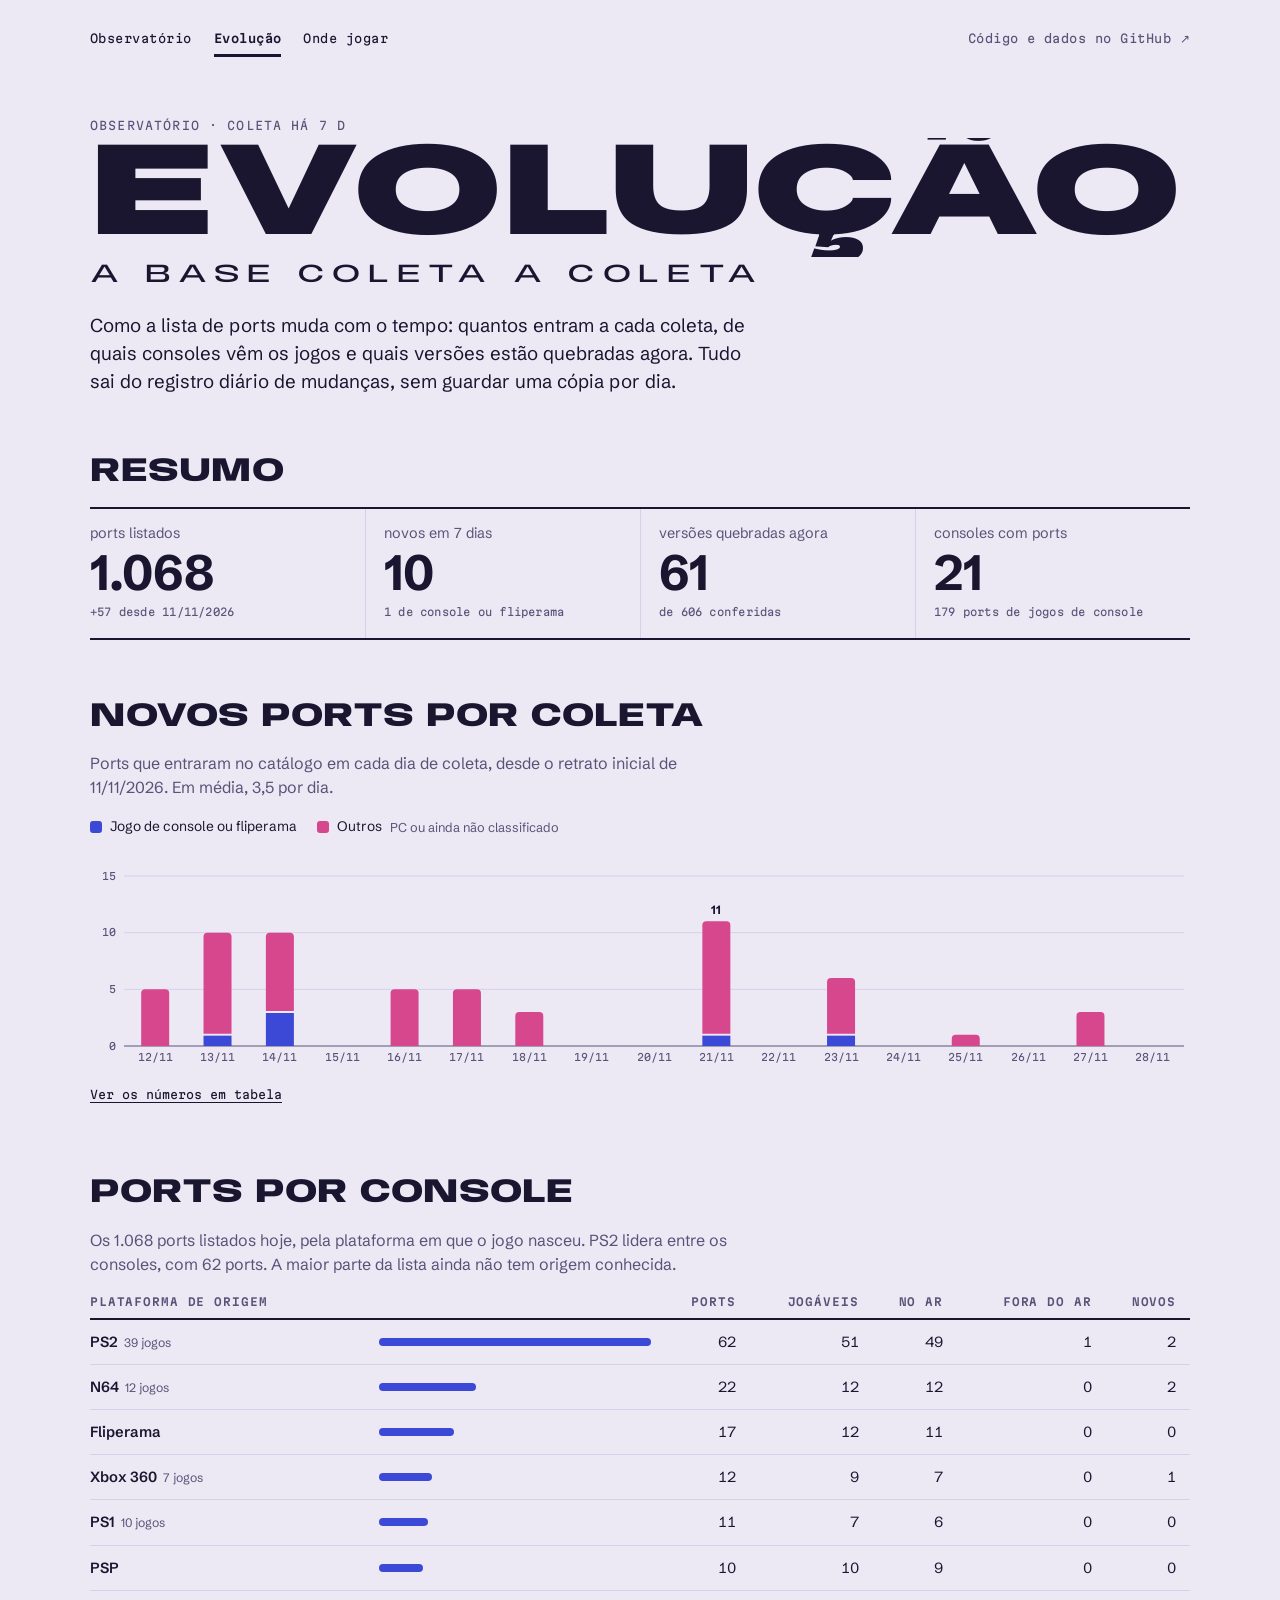
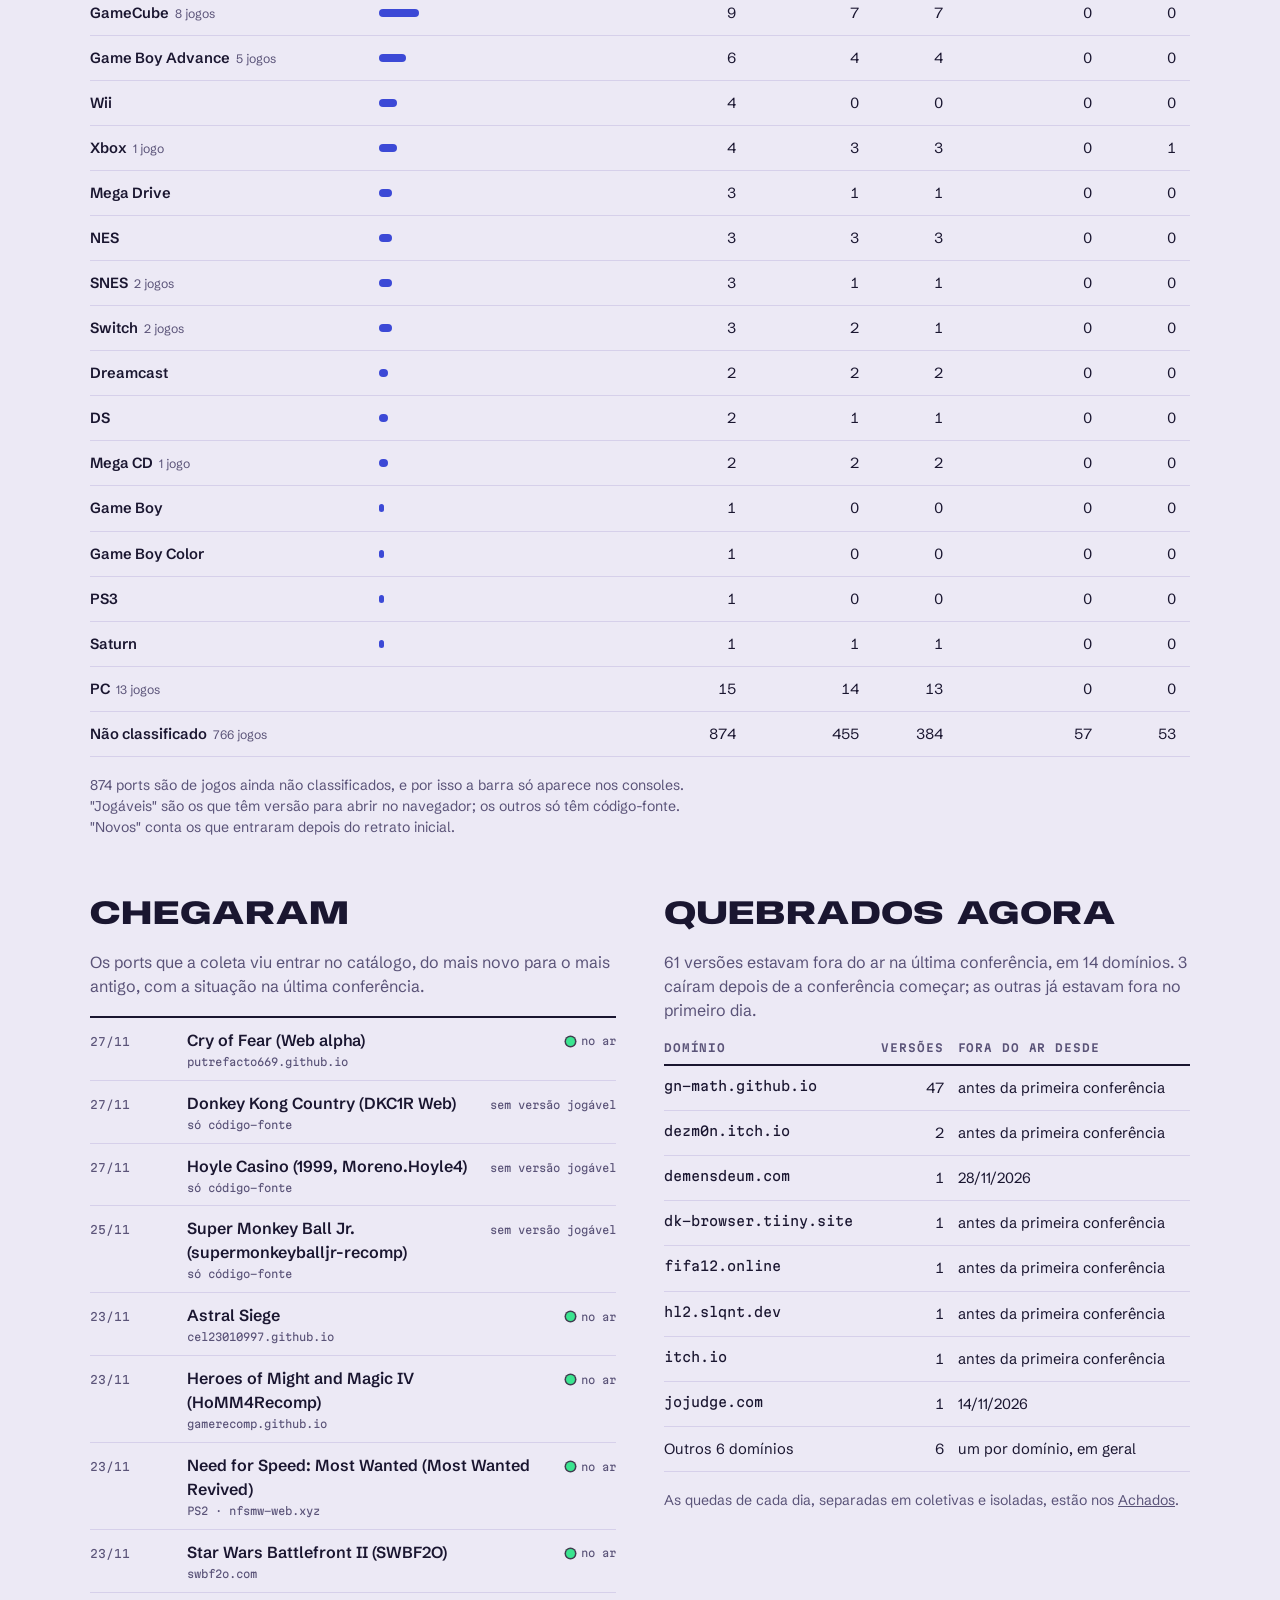
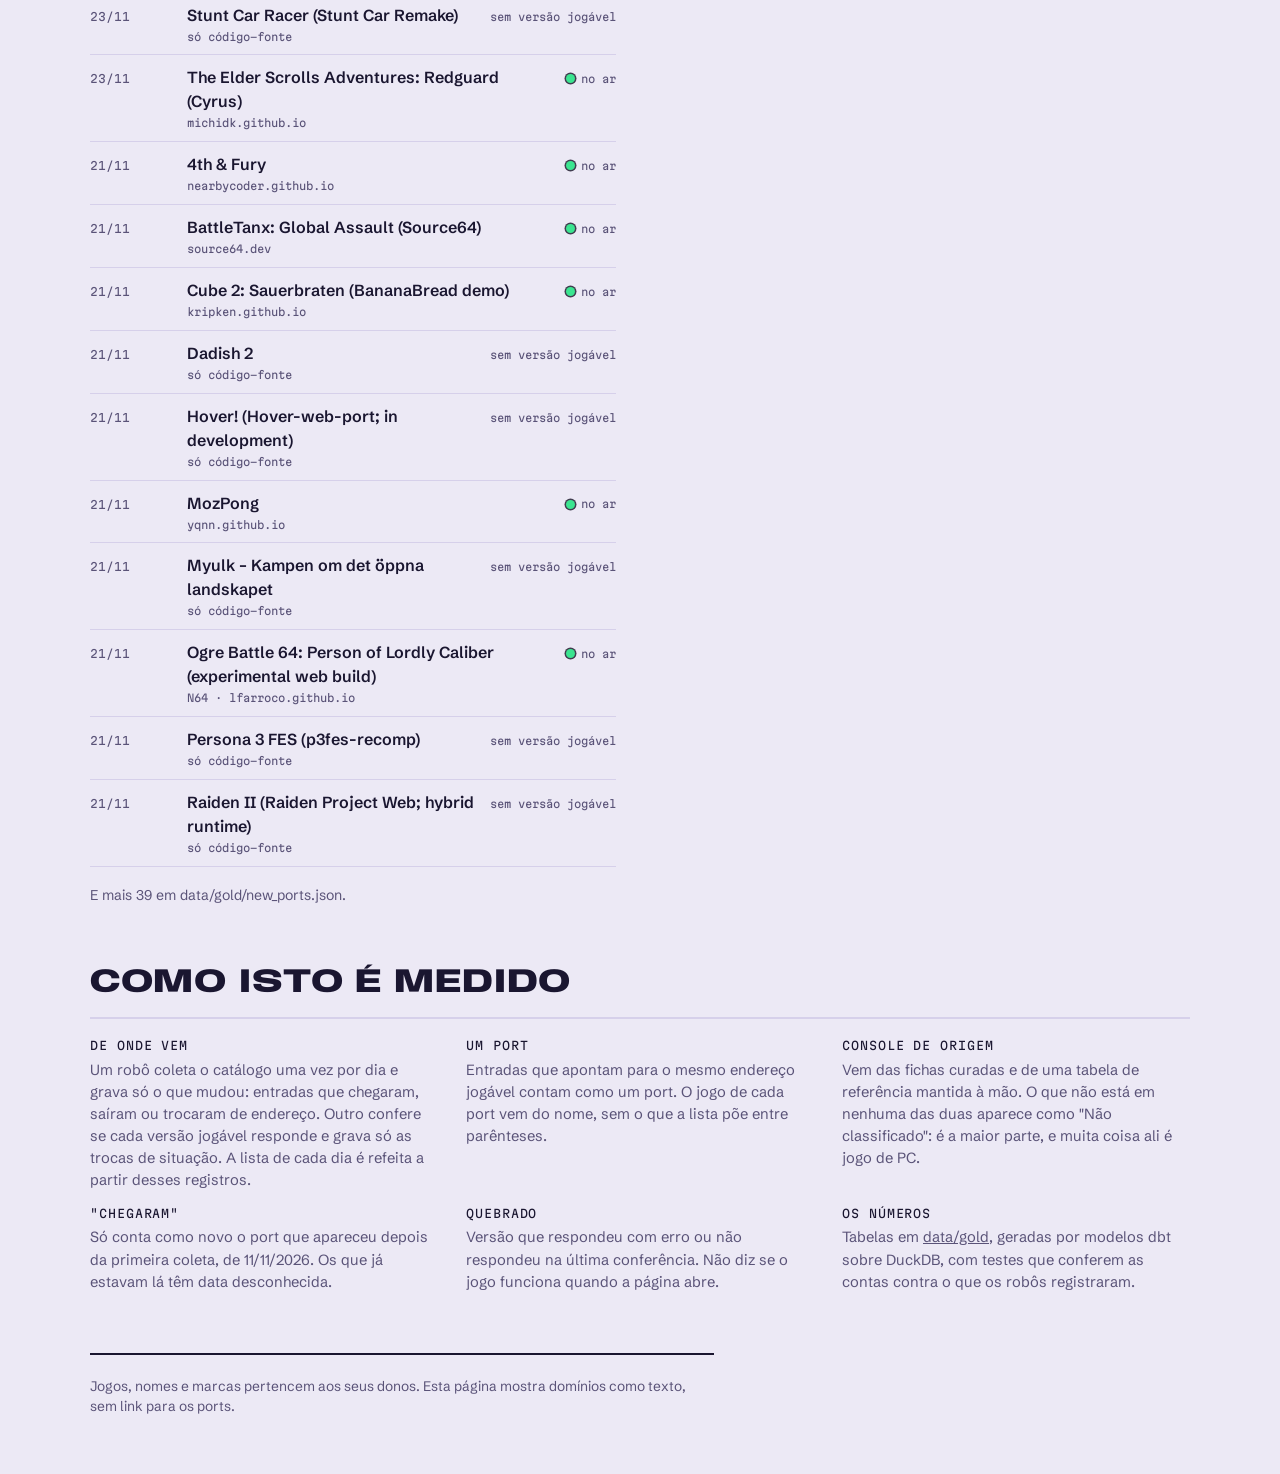
==== commit 440f9004: "Coleta de catálogos de 2026-11-28 13:35 UTC: ultimate-catalog sem mudanças; bottleship-compat sem mu" ====
--- a/docs/evolucao/index.html
+++ b/docs/evolucao/index.html
@@ -321,7 +321,7 @@
   </footer>
 </div>
 
-<script type="application/json" id="dados">{"repo":"https://github.com/GabrielKSG7/LOKGAM","days":[{"added":0,"added_console":0,"checked":null,"console_ports":174,"day":"2026-11-11","offline":null,"ports":1011,"removed":0,"run_at":"2026-11-11T21:20:07Z"},{"added":5,"added_console":0,"checked":571,"console_ports":174,"day":"2026-11-12","offline":59,"ports":1016,"removed":0,"run_at":"2026-11-12T13:14:41Z"},{"added":10,"added_console":1,"checked":577,"console_ports":175,"day":"2026-11-13","offline":88,"ports":1026,"removed":0,"run_at":"2026-11-13T12:36:42Z"},{"added":10,"added_console":3,"checked":579,"console_ports":178,"day":"2026-11-14","offline":89,"ports":1036,"removed":0,"run_at":"2026-11-14T11:44:39Z"},{"added":0,"added_console":0,"checked":579,"console_ports":178,"day":"2026-11-15","offline":89,"ports":1036,"removed":0,"run_at":"2026-11-15T12:14:42Z"},{"added":5,"added_console":0,"checked":582,"console_ports":178,"day":"2026-11-16","offline":60,"ports":1041,"removed":0,"run_at":"2026-11-16T13:07:50Z"},{"added":5,"added_console":0,"checked":585,"console_ports":178,"day":"2026-11-17","offline":60,"ports":1045,"removed":1,"run_at":"2026-11-17T14:08:25Z"},{"added":3,"added_console":0,"checked":586,"console_ports":178,"day":"2026-11-18","offline":60,"ports":1048,"removed":0,"run_at":"2026-11-18T13:25:44Z"},{"added":0,"added_console":0,"checked":586,"console_ports":178,"day":"2026-11-19","offline":60,"ports":1048,"removed":0,"run_at":"2026-11-19T13:53:18Z"},{"added":0,"added_console":0,"checked":586,"console_ports":178,"day":"2026-11-20","offline":60,"ports":1048,"removed":0,"run_at":"2026-11-20T13:35:31Z"},{"added":11,"added_console":1,"checked":599,"console_ports":178,"day":"2026-11-21","offline":61,"ports":1058,"removed":1,"run_at":"2026-11-21T12:59:43Z"},{"added":0,"added_console":0,"checked":599,"console_ports":178,"day":"2026-11-22","offline":62,"ports":1058,"removed":0,"run_at":"2026-11-22T12:51:01Z"},{"added":6,"added_console":1,"checked":605,"console_ports":179,"day":"2026-11-23","offline":61,"ports":1064,"removed":0,"run_at":"2026-11-23T15:20:49Z"},{"added":0,"added_console":0,"checked":605,"console_ports":179,"day":"2026-11-24","offline":61,"ports":1064,"removed":0,"run_at":"2026-11-24T15:15:59Z"},{"added":1,"added_console":0,"checked":605,"console_ports":179,"day":"2026-11-25","offline":61,"ports":1065,"removed":0,"run_at":"2026-11-25T14:55:22Z"},{"added":0,"added_console":0,"checked":605,"console_ports":179,"day":"2026-11-26","offline":60,"ports":1065,"removed":0,"run_at":"2026-11-26T14:25:20Z"},{"added":0,"added_console":0,"checked":606,"console_ports":179,"day":"2026-11-27","offline":60,"ports":1065,"removed":0,"run_at":"2026-11-27T14:19:23Z"}],"platforms":[{"added_since_baseline":0,"games":17,"is_console":true,"offline":0,"online":11,"platform":"Arcade","playable":12,"ports":17,"unstable":0,"unverified":1},{"added_since_baseline":0,"games":2,"is_console":true,"offline":0,"online":1,"platform":"DS","playable":1,"ports":2,"unstable":0,"unverified":0},{"added_since_baseline":0,"games":2,"is_console":true,"offline":0,"online":2,"platform":"Dreamcast","playable":2,"ports":2,"unstable":0,"unverified":0},{"added_since_baseline":0,"games":1,"is_console":true,"offline":0,"online":0,"platform":"Game Boy","playable":0,"ports":1,"unstable":0,"unverified":0},{"added_since_baseline":0,"games":5,"is_console":true,"offline":0,"online":4,"platform":"Game Boy Advance","playable":4,"ports":6,"unstable":0,"unverified":0},{"added_since_baseline":0,"games":1,"is_console":true,"offline":0,"online":0,"platform":"Game Boy Color","playable":0,"ports":1,"unstable":0,"unverified":0},{"added_since_baseline":0,"games":8,"is_console":true,"offline":0,"online":7,"platform":"GameCube","playable":7,"ports":9,"unstable":0,"unverified":0},{"added_since_baseline":0,"games":1,"is_console":true,"offline":0,"online":2,"platform":"Mega CD","playable":2,"ports":2,"unstable":0,"unverified":0},{"added_since_baseline":0,"games":3,"is_console":true,"offline":0,"online":1,"platform":"Mega Drive","playable":1,"ports":3,"unstable":0,"unverified":0},{"added_since_baseline":2,"games":12,"is_console":true,"offline":0,"online":12,"platform":"N64","playable":12,"ports":22,"unstable":0,"unverified":0},{"added_since_baseline":0,"games":3,"is_console":true,"offline":0,"online":3,"platform":"NES","playable":3,"ports":3,"unstable":0,"unverified":0},{"added_since_baseline":50,"games":763,"is_console":false,"offline":57,"online":380,"platform":"Não classificado","playable":454,"ports":871,"unstable":11,"unverified":6},{"added_since_baseline":0,"games":13,"is_console":false,"offline":0,"online":13,"platform":"PC","playable":14,"ports":15,"unstable":0,"unverified":1},{"added_since_baseline":0,"games":10,"is_console":true,"offline":0,"online":6,"platform":"PS1","playable":7,"ports":11,"unstable":0,"unverified":1},{"added_since_baseline":2,"games":39,"is_console":true,"offline":1,"online":49,"platform":"PS2","playable":51,"ports":62,"unstable":1,"unverified":0},{"added_since_baseline":0,"games":1,"is_console":true,"offline":0,"online":0,"platform":"PS3","playable":0,"ports":1,"unstable":0,"unverified":0},{"added_since_baseline":0,"games":10,"is_console":true,"offline":0,"online":9,"platform":"PSP","playable":10,"ports":10,"unstable":1,"unverified":0},{"added_since_baseline":0,"games":2,"is_console":true,"offline":0,"online":1,"platform":"SNES","playable":1,"ports":3,"unstable":0,"unverified":0},{"added_since_baseline":0,"games":1,"is_console":true,"offline":0,"online":1,"platform":"Saturn","playable":1,"ports":1,"unstable":0,"unverified":0},{"added_since_baseline":0,"games":2,"is_console":true,"offline":0,"online":1,"platform":"Switch","playable":2,"ports":3,"unstable":0,"unverified":1},{"added_since_baseline":0,"games":4,"is_console":true,"offline":0,"online":0,"platform":"Wii","playable":0,"ports":4,"unstable":0,"unverified":0},{"added_since_baseline":1,"games":1,"is_console":true,"offline":0,"online":3,"platform":"Xbox","playable":3,"ports":4,"unstable":0,"unverified":0},{"added_since_baseline":1,"games":7,"is_console":true,"offline":0,"online":7,"platform":"Xbox 360","playable":9,"ports":12,"unstable":1,"unverified":1}],"new_ports":[{"first_seen":"2026-11-16T13:07:50Z","game_title":"0 A.D.","is_console":false,"listed":true,"platform":"Não classificado","play_host":null,"port_id":"ultimate-catalog:0-a-d-webassembly-experimental","removed_at":null,"state":null,"title":"0 A.D. (WebAssembly; experimental)"},{"first_seen":"2026-11-21T12:59:43Z","game_title":"4th & Fury","is_console":false,"listed":true,"platform":"Não classificado","play_host":"nearbycoder.github.io","port_id":"ultimate-catalog:4th-fury","removed_at":null,"state":"online","title":"4th & Fury"},{"first_seen":"2026-11-23T15:20:49Z","game_title":"Astral Siege","is_console":false,"listed":true,"platform":"Não classificado","play_host":"cel23010997.github.io","port_id":"ultimate-catalog:astral-siege","removed_at":null,"state":"online","title":"Astral Siege"},{"first_seen":"2026-11-21T12:59:43Z","game_title":"BattleTanx: Global Assault","is_console":false,"listed":true,"platform":"Não classificado","play_host":"source64.dev","port_id":"ultimate-catalog:battletanx-global-assault-source64","removed_at":null,"state":"online","title":"BattleTanx: Global Assault (Source64)"},{"first_seen":"2026-11-16T13:07:50Z","game_title":"Blast Corps","is_console":false,"listed":true,"platform":"Não classificado","play_host":"doridian.github.io","port_id":"ultimate-catalog:blast-corps-dozerencore","removed_at":null,"state":"online","title":"Blast Corps (DozerEncore)"},{"first_seen":"2026-11-14T11:44:39Z","game_title":"Blur","is_console":false,"listed":true,"platform":"Não classificado","play_host":null,"port_id":"ultimate-catalog:blur-blur-web","removed_at":null,"state":null,"title":"Blur (blur-web)"},{"first_seen":"2026-11-13T12:36:42Z","game_title":"Bounce Tales","is_console":false,"listed":true,"platform":"Não classificado","play_host":"prasannaone.github.io","port_id":"ultimate-catalog:bounce-tales","removed_at":null,"state":"online","title":"Bounce Tales"},{"first_seen":"2026-11-17T13:50:26Z","game_title":"Crash of the Titans","is_console":false,"listed":true,"platform":"Não classificado","play_host":null,"port_id":"ultimate-catalog:crash-of-the-titans-crash-ott-web-webgpu","removed_at":null,"state":null,"title":"Crash of the Titans (Crash-OTT-web; WebGPU)"},{"first_seen":"2026-11-18T13:25:44Z","game_title":"Cross Hermit: Welcome to the Farthest","is_console":false,"listed":true,"platform":"Não classificado","play_host":null,"port_id":"ultimate-catalog:cross-hermit-welcome-to-the-farthest-opencrosshermit","removed_at":null,"state":null,"title":"Cross Hermit: Welcome to the Farthest (OpenCrossHermit)"},{"first_seen":"2026-11-21T12:59:43Z","game_title":"Cube 2: Sauerbraten","is_console":false,"listed":true,"platform":"Não classificado","play_host":"kripken.github.io","port_id":"ultimate-catalog:cube-2-sauerbraten-bananabread-demo","removed_at":null,"state":"online","title":"Cube 2: Sauerbraten (BananaBread demo)"},{"first_seen":"2026-11-21T12:59:43Z","game_title":"Dadish 2","is_console":false,"listed":true,"platform":"Não classificado","play_host":null,"port_id":"ultimate-catalog:dadish-2","removed_at":null,"state":null,"title":"Dadish 2"},{"first_seen":"2026-11-17T13:50:26Z","game_title":"Geometry Dash","is_console":false,"listed":true,"platform":"Não classificado","play_host":"gd-webport.pages.dev","port_id":"ultimate-catalog:geometry-dash-ale7208","removed_at":null,"state":"online","title":"Geometry Dash (Ale7208)"},{"first_seen":"2026-11-14T11:44:39Z","game_title":"Grand Theft Auto IV","is_console":true,"listed":true,"platform":"Xbox 360","play_host":null,"port_id":"ultimate-catalog:grand-theft-auto-iv-regrandiv-v2","removed_at":null,"state":null,"title":"Grand Theft Auto IV (reGRANDIV-v2)"},{"first_seen":"2026-11-14T11:44:39Z","game_title":"Halo: Combat Evolved","is_console":true,"listed":true,"platform":"Xbox","play_host":null,"port_id":"ultimate-catalog:halo-combat-evolved-halo-ce-web-multiplayer","removed_at":null,"state":null,"title":"Halo: Combat Evolved (halo-ce-web-multiplayer)"},{"first_seen":"2026-11-17T13:50:26Z","game_title":"Heaven for Death","is_console":false,"listed":true,"platform":"Não classificado","play_host":"ymdryo.github.io","port_id":"ultimate-catalog:heaven-for-death","removed_at":null,"state":"online","title":"Heaven for Death"},{"first_seen":"2026-11-23T15:20:49Z","game_title":"Heroes of Might and Magic IV","is_console":false,"listed":true,"platform":"Não classificado","play_host":"gamerecomp.github.io","port_id":"ultimate-catalog:heroes-of-might-and-magic-iv-homm4recomp","removed_at":null,"state":"online","title":"Heroes of Might and Magic IV (HoMM4Recomp)"},{"first_seen":"2026-11-21T12:59:43Z","game_title":"Hover!","is_console":false,"listed":true,"platform":"Não classificado","play_host":null,"port_id":"ultimate-catalog:hover-hover-web-port-in-development","removed_at":null,"state":null,"title":"Hover! (Hover-web-port; in development)"},{"first_seen":"2026-11-14T11:44:39Z","game_title":"Just Shapes & Beats","is_console":false,"listed":true,"platform":"Não classificado","play_host":null,"port_id":"ultimate-catalog:just-shapes-beats-web-port","removed_at":null,"state":null,"title":"Just Shapes & Beats (web port)"},{"first_seen":"2026-11-12T13:14:41Z","game_title":"Kagetsu Tohya","is_console":false,"listed":true,"platform":"Não classificado","play_host":"kagetsu.pages.dev","port_id":"ultimate-catalog:kagetsu-tohya","removed_at":null,"state":"online","title":"Kagetsu Tohya"},{"first_seen":"2026-11-13T12:36:42Z","game_title":"LEGO Star Wars: The Video Game","is_console":false,"listed":true,"platform":"Não classificado","play_host":"down1oads.github.io","port_id":"ultimate-catalog:lego-star-wars-the-video-game","removed_at":null,"state":"online","title":"LEGO Star Wars: The Video Game"},{"first_seen":"2026-11-12T13:14:41Z","game_title":"Maisy's Playhouse","is_console":false,"listed":true,"platform":"Não classificado","play_host":"games.nostalgiarealm.com","port_id":"ultimate-catalog:maisy-s-playhouse","removed_at":null,"state":"online","title":"Maisy's Playhouse"},{"first_seen":"2026-11-16T13:07:50Z","game_title":"Marble Marcher","is_console":false,"listed":true,"platform":"Não classificado","play_host":null,"port_id":"ultimate-catalog:marble-marcher-webgpu-early-development","removed_at":null,"state":null,"title":"Marble Marcher (WebGPU; early development)"},{"first_seen":"2026-11-13T12:36:42Z","game_title":"Midnight Club 3: DUB Edition","is_console":true,"listed":true,"platform":"PS2","play_host":"dubedition.xyz","port_id":"ultimate-catalog:midnight-club-3-dub-edition-mc3-web-study","removed_at":null,"state":"unstable","title":"Midnight Club 3: DUB Edition (mc3-web-study)"},{"first_seen":"2026-11-21T12:59:43Z","game_title":"MozPong","is_console":false,"listed":true,"platform":"Não classificado","play_host":"yqnn.github.io","port_id":"ultimate-catalog:mozpong","removed_at":null,"state":"online","title":"MozPong"},{"first_seen":"2026-11-21T12:59:43Z","game_title":"Myulk – Kampen om det öppna landskapet","is_console":false,"listed":true,"platform":"Não classificado","play_host":null,"port_id":"ultimate-catalog:myulk-kampen-om-det-oppna-landskapet","removed_at":null,"state":null,"title":"Myulk – Kampen om det öppna landskapet"},{"first_seen":"2026-11-23T15:20:49Z","game_title":"Need for Speed: Most Wanted","is_console":true,"listed":true,"platform":"PS2","play_host":"nfsmw-web.xyz","port_id":"ultimate-catalog:need-for-speed-most-wanted-most-wanted-revived","removed_at":null,"state":"online","title":"Need for Speed: Most Wanted (Most Wanted Revived)"},{"first_seen":"2026-11-21T12:59:43Z","game_title":"Ogre Battle 64: Person of Lordly Caliber","is_console":true,"listed":true,"platform":"N64","play_host":"lfarroco.github.io","port_id":"ultimate-catalog:ogre-battle-64-person-of-lordly-caliber-experimental-web-build","removed_at":null,"state":"online","title":"Ogre Battle 64: Person of Lordly Caliber (experimental web build)"},{"first_seen":"2026-11-13T12:36:42Z","game_title":"Passage","is_console":false,"listed":true,"platform":"Não classificado","play_host":"judooochp.github.io","port_id":"ultimate-catalog:passage","removed_at":null,"state":"online","title":"Passage"},{"first_seen":"2026-11-12T13:14:41Z","game_title":"Persona 1","is_console":false,"listed":true,"platform":"Não classificado","play_host":null,"port_id":"ultimate-catalog:persona-1","removed_at":null,"state":null,"title":"Persona 1"},{"first_seen":"2026-11-21T12:59:43Z","game_title":"Persona 3 FES","is_console":false,"listed":true,"platform":"Não classificado","play_host":null,"port_id":"ultimate-catalog:persona-3-fes-p3fes-recomp","removed_at":null,"state":null,"title":"Persona 3 FES (p3fes-recomp)"},{"first_seen":"2026-11-12T13:14:41Z","game_title":"PetWings","is_console":false,"listed":true,"platform":"Não classificado","play_host":null,"port_id":"ultimate-catalog:petwings","removed_at":null,"state":null,"title":"PetWings"},{"first_seen":"2026-11-13T12:36:42Z","game_title":"Please, Don't Touch Anything 3D","is_console":false,"listed":true,"platform":"Não classificado","play_host":null,"port_id":"ultimate-catalog:please-don-t-touch-anything-3d","removed_at":null,"state":null,"title":"Please, Don't Touch Anything 3D"},{"first_seen":"2026-11-14T11:44:39Z","game_title":"Pokémon Platinum","is_console":false,"listed":true,"platform":"Não classificado","play_host":null,"port_id":"ultimate-catalog:pokemon-platinum-open-sinnoh","removed_at":null,"state":null,"title":"Pokémon Platinum (open-sinnoh)"},{"first_seen":"2026-11-17T13:50:26Z","game_title":"Project Zomboid","is_console":false,"listed":true,"platform":"Não classificado","play_host":null,"port_id":"ultimate-catalog:project-zomboid-public-tech-demo-javascript-jvm-runtime","removed_at":null,"state":null,"title":"Project Zomboid (Public Tech Demo; JavaScript JVM runtime)"},{"first_seen":"2026-11-18T13:25:44Z","game_title":"Quake 2","is_console":false,"listed":true,"platform":"Não classificado","play_host":null,"port_id":"ultimate-catalog:quake-ii-qwasm2-rs-alpha","removed_at":null,"state":null,"title":"Quake II (qwasm2-rs; alpha)"},{"first_seen":"2026-11-21T12:59:43Z","game_title":"Raiden II","is_console":false,"listed":true,"platform":"Não classificado","play_host":null,"port_id":"ultimate-catalog:raiden-ii-raiden-project-web-hybrid-runtime","removed_at":null,"state":null,"title":"Raiden II (Raiden Project Web; hybrid runtime)"},{"first_seen":"2026-11-13T12:36:42Z","game_title":"Rust Legacy","is_console":false,"listed":true,"platform":"Não classificado","play_host":null,"port_id":"ultimate-catalog:rust-legacy","removed_at":null,"state":null,"title":"Rust Legacy"},{"first_seen":"2026-11-13T12:36:42Z","game_title":"Slingshot","is_console":false,"listed":true,"platform":"Não classificado","play_host":"phoenox.github.io","port_id":"ultimate-catalog:slingshot","removed_at":null,"state":"online","title":"Slingshot"},{"first_seen":"2026-11-12T13:14:41Z","game_title":"Sobosuba","is_console":false,"listed":true,"platform":"Não classificado","play_host":"kn0tzer.work.gd","port_id":"ultimate-catalog:sobosuba","removed_at":null,"state":"online","title":"Sobosuba"},{"first_seen":"2026-11-16T13:07:50Z","game_title":"Sonic Robo Blast 2 Kart","is_console":false,"listed":true,"platform":"Não classificado","play_host":"kartweb.gvbvdxx.me","port_id":"ultimate-catalog:sonic-robo-blast-2-kart-srb2kartweb","removed_at":null,"state":"online","title":"Sonic Robo Blast 2 Kart (SRB2KartWeb)"},{"first_seen":"2026-11-17T13:50:26Z","game_title":"Soul of Darkness","is_console":false,"listed":true,"platform":"Não classificado","play_host":"jubayer-cmd.github.io","port_id":"ultimate-catalog:soul-of-darkness","removed_at":null,"state":"online","title":"Soul of Darkness"},{"first_seen":"2026-11-23T15:20:49Z","game_title":"Star Wars Battlefront II","is_console":false,"listed":true,"platform":"Não classificado","play_host":"swbf2o.com","port_id":"ultimate-catalog:star-wars-battlefront-ii-swbf2o","removed_at":null,"state":"online","title":"Star Wars Battlefront II (SWBF2O)"},{"first_seen":"2026-11-23T15:20:49Z","game_title":"Stunt Car Racer","is_console":false,"listed":true,"platform":"Não classificado","play_host":null,"port_id":"ultimate-catalog:stunt-car-racer-stunt-car-remake","removed_at":null,"state":null,"title":"Stunt Car Racer (Stunt Car Remake)"},{"first_seen":"2026-11-14T11:44:39Z","game_title":"Super Mario 64","is_console":true,"listed":true,"platform":"N64","play_host":"andrewnakas.github.io","port_id":"ultimate-catalog:super-mario-64-sm64-cleanroom","removed_at":null,"state":"online","title":"Super Mario 64 (sm64-cleanroom)"},{"first_seen":"2026-11-25T14:55:22Z","game_title":"Super Monkey Ball Jr.","is_console":false,"listed":true,"platform":"Não classificado","play_host":null,"port_id":"ultimate-catalog:super-monkey-ball-jr-supermonkeyballjr-recomp","removed_at":null,"state":null,"title":"Super Monkey Ball Jr. (supermonkeyballjr-recomp)"},{"first_seen":"2026-11-16T13:07:50Z","game_title":"SuperTuxKart","is_console":false,"listed":true,"platform":"Não classificado","play_host":null,"port_id":"ultimate-catalog:supertuxkart-webassembly-experimental","removed_at":null,"state":null,"title":"SuperTuxKart (WebAssembly; experimental)"},{"first_seen":"2026-11-13T12:36:42Z","game_title":"Tennis Game","is_console":false,"listed":true,"platform":"Não classificado","play_host":"kyleschichl0x16.github.io","port_id":"ultimate-catalog:tennis-game","removed_at":null,"state":"online","title":"Tennis Game"},{"first_seen":"2026-11-23T15:20:49Z","game_title":"The Elder Scrolls Adventures: Redguard","is_console":false,"listed":true,"platform":"Não classificado","play_host":"michidk.github.io","port_id":"ultimate-catalog:the-elder-scrolls-adventures-redguard-cyrus","removed_at":null,"state":"online","title":"The Elder Scrolls Adventures: Redguard (Cyrus)"},{"first_seen":"2026-11-14T11:44:39Z","game_title":"The Legend of Zelda: Ocarina of Time","is_console":false,"listed":true,"platform":"Não classificado","play_host":"andrewnakas.github.io","port_id":"ultimate-catalog:the-legend-of-zelda-ocarina-of-time-oot-cleanroom","removed_at":null,"state":"online","title":"The Legend of Zelda: Ocarina of Time (oot-cleanroom)"},{"first_seen":"2026-11-14T11:44:39Z","game_title":"Turok 2: Seeds of Evil","is_console":false,"listed":true,"platform":"Não classificado","play_host":null,"port_id":"ultimate-catalog:turok-2-seeds-of-evil-turok-2-recomp","removed_at":null,"state":null,"title":"Turok 2: Seeds of Evil (turok-2-recomp)"},{"first_seen":"2026-11-14T11:44:39Z","game_title":"Turok 3: Shadow of Oblivion","is_console":false,"listed":true,"platform":"Não classificado","play_host":null,"port_id":"ultimate-catalog:turok-3-shadow-of-oblivion-turok-3-recomp","removed_at":null,"state":null,"title":"Turok 3: Shadow of Oblivion (turok-3-recomp)"},{"first_seen":"2026-11-14T11:44:39Z","game_title":"Turok: Dinosaur Hunter","is_console":false,"listed":true,"platform":"Não classificado","play_host":null,"port_id":"ultimate-catalog:turok-dinosaur-hunter-turok-recomp","removed_at":null,"state":null,"title":"Turok: Dinosaur Hunter (turok-recomp)"},{"first_seen":"2026-11-18T13:25:44Z","game_title":"Ultima V: Warriors of Destiny","is_console":false,"listed":true,"platform":"Não classificado","play_host":"synthwave-pixel.github.io","port_id":"ultimate-catalog:ultima-v-warriors-of-destiny-ultima5","removed_at":null,"state":"online","title":"Ultima V: Warriors of Destiny (ultima5)"},{"first_seen":"2026-11-21T12:59:43Z","game_title":"Vega Strike","is_console":false,"listed":true,"platform":"Não classificado","play_host":null,"port_id":"ultimate-catalog:vega-strike-vega-strike-web-port","removed_at":null,"state":null,"title":"Vega Strike (Vega Strike Web Port)"},{"first_seen":"2026-11-13T12:36:42Z","game_title":"Yar Arazi","is_console":false,"listed":true,"platform":"Não classificado","play_host":null,"port_id":"ultimate-catalog:yar-arazi","removed_at":null,"state":null,"title":"Yar Arazi"},{"first_seen":"2026-11-13T12:36:42Z","game_title":"Zanac EX","is_console":false,"listed":true,"platform":"Não classificado","play_host":null,"port_id":"ultimate-catalog:zanac-ex","removed_at":null,"state":null,"title":"Zanac EX"}],"broken":[{"title":"Amanda The Adventurer","platform":"Não classificado","is_console":false,"play_host":"gn-math.github.io","started_at":"2026-11-12T01:29:08Z","started_basis":"before_first_check","collective":true},{"title":"Andy's Apple Farm","platform":"Não classificado","is_console":false,"play_host":"gn-math.github.io","started_at":"2026-11-12T01:29:08Z","started_basis":"before_first_check","collective":true},{"title":"Baldi's Basics Classic Remastered","platform":"Não classificado","is_console":false,"play_host":"gn-math.github.io","started_at":"2026-11-12T01:29:08Z","started_basis":"before_first_check","collective":true},{"title":"Baldi's Basics Plus","platform":"Não classificado","is_console":false,"play_host":"gn-math.github.io","started_at":"2026-11-12T01:29:08Z","started_basis":"before_first_check","collective":true},{"title":"Bendy and The Ink Machine","platform":"Não classificado","is_console":false,"play_host":"gn-math.github.io","started_at":"2026-11-12T01:29:08Z","started_basis":"before_first_check","collective":true},{"title":"Bendy and The Ink Machine","platform":"Não classificado","is_console":false,"play_host":"gn-math.github.io","started_at":"2026-11-12T01:29:08Z","started_basis":"before_first_check","collective":true},{"title":"BERGENTRUCK 201x","platform":"Não classificado","is_console":false,"play_host":"gn-math.github.io","started_at":"2026-11-12T01:29:08Z","started_basis":"before_first_check","collective":true},{"title":"BLOODMONEY!","platform":"Não classificado","is_console":false,"play_host":"gn-math.github.io","started_at":"2026-11-12T01:29:08Z","started_basis":"before_first_check","collective":true},{"title":"Buckshot Roulette","platform":"Não classificado","is_console":false,"play_host":"gn-math.github.io","started_at":"2026-11-12T01:29:08Z","started_basis":"before_first_check","collective":true},{"title":"Class of '09","platform":"Não classificado","is_console":false,"play_host":"gn-math.github.io","started_at":"2026-11-12T01:29:08Z","started_basis":"before_first_check","collective":true},{"title":"Cuphead","platform":"Não classificado","is_console":false,"play_host":"gn-math.github.io","started_at":"2026-11-12T01:29:08Z","started_basis":"before_first_check","collective":true},{"title":"Cut the Rope (H5DX)","platform":"Não classificado","is_console":false,"play_host":"yell0wsuit.github.io","started_at":"2026-11-12T01:29:08Z","started_basis":"before_first_check","collective":false},{"title":"Dead Plate","platform":"Não classificado","is_console":false,"play_host":"gn-math.github.io","started_at":"2026-11-12T01:29:08Z","started_basis":"before_first_check","collective":true},{"title":"Deadseat","platform":"Não classificado","is_console":false,"play_host":"gn-math.github.io","started_at":"2026-11-12T01:29:08Z","started_basis":"before_first_check","collective":true},{"title":"Deltarune","platform":"Não classificado","is_console":false,"play_host":"gn-math.github.io","started_at":"2026-11-12T01:29:08Z","started_basis":"before_first_check","collective":true},{"title":"Do NOT Take This Cat Home","platform":"Não classificado","is_console":false,"play_host":"gn-math.github.io","started_at":"2026-11-12T01:29:08Z","started_basis":"before_first_check","collective":true},{"title":"Doom (wasoom)","platform":"Não classificado","is_console":false,"play_host":"wasoom.pages.dev","started_at":"2026-11-21T12:59:43Z","started_basis":"observed","collective":false},{"title":"Dungeon Keeper","platform":"Não classificado","is_console":false,"play_host":"dk-browser.tiiny.site","started_at":"2026-11-12T01:29:08Z","started_basis":"before_first_check","collective":false},{"title":"Fears To Fathom","platform":"Não classificado","is_console":false,"play_host":"gn-math.github.io","started_at":"2026-11-12T01:29:08Z","started_basis":"before_first_check","collective":true},{"title":"Feed & Grow Fish","platform":"Não classificado","is_console":false,"play_host":"reeyukifish.pages.dev","started_at":"2026-11-12T01:29:08Z","started_basis":"before_first_check","collective":false},{"title":"FIFA 12","platform":"Não classificado","is_console":false,"play_host":"fifa12.online","started_at":"2026-11-12T01:29:08Z","started_basis":"before_first_check","collective":false},{"title":"FlatOut 2 (dezm0n web port)","platform":"Não classificado","is_console":false,"play_host":"itch.io","started_at":"2026-11-12T01:29:08Z","started_basis":"before_first_check","collective":false},{"title":"FNAF","platform":"Não classificado","is_console":false,"play_host":"gn-math.github.io","started_at":"2026-11-12T01:29:08Z","started_basis":"before_first_check","collective":true},{"title":"Getting Over It","platform":"Não classificado","is_console":false,"play_host":"gn-math.github.io","started_at":"2026-11-12T01:29:08Z","started_basis":"before_first_check","collective":true},{"title":"Half Life 2","platform":"Não classificado","is_console":false,"play_host":"hl2.slqnt.dev","started_at":"2026-11-12T01:29:08Z","started_basis":"before_first_check","collective":false},{"title":"Happy Sheepies","platform":"Não classificado","is_console":false,"play_host":"gn-math.github.io","started_at":"2026-11-12T01:29:08Z","started_basis":"before_first_check","collective":true},{"title":"Hollow Knight (dezm0n web port)","platform":"Não classificado","is_console":false,"play_host":"dezm0n.itch.io","started_at":"2026-11-12T01:29:08Z","started_basis":"before_first_check","collective":false},{"title":"Hotline Miami","platform":"Não classificado","is_console":false,"play_host":"gn-math.github.io","started_at":"2026-11-12T01:29:08Z","started_basis":"before_first_check","collective":true},{"title":"Human Expenditure Program","platform":"Não classificado","is_console":false,"play_host":"gn-math.github.io","started_at":"2026-11-12T01:29:08Z","started_basis":"before_first_check","collective":true},{"title":"I Can't Believe It's Not Sonic 1","platform":"Não classificado","is_console":false,"play_host":"jojudge.com","started_at":"2026-11-14T11:44:40Z","started_basis":"observed","collective":false},{"title":"Jelly Drift","platform":"Não classificado","is_console":false,"play_host":"gn-math.github.io","started_at":"2026-11-12T01:29:08Z","started_basis":"before_first_check","collective":true},{"title":"Karlson","platform":"Não classificado","is_console":false,"play_host":"gn-math.github.io","started_at":"2026-11-12T01:29:08Z","started_basis":"before_first_check","collective":true},{"title":"Kindergarten 1 & 2","platform":"Não classificado","is_console":false,"play_host":"gn-math.github.io","started_at":"2026-11-12T01:29:08Z","started_basis":"before_first_check","collective":true},{"title":"Kino der Toten (theeagler1234 mirror)","platform":"Não classificado","is_console":false,"play_host":"theeagler1234-alt.github.io","started_at":"2026-11-12T01:29:08Z","started_basis":"before_first_check","collective":false},{"title":"koi/_flixel","platform":"Não classificado","is_console":false,"play_host":"oldgrounds.xyz","started_at":"2026-11-12T01:29:08Z","started_basis":"before_first_check","collective":false},{"title":"Lacey's Flash Games","platform":"Não classificado","is_console":false,"play_host":"gn-math.github.io","started_at":"2026-11-12T01:29:08Z","started_basis":"before_first_check","collective":true},{"title":"Milkman Karlson","platform":"Não classificado","is_console":false,"play_host":"gn-math.github.io","started_at":"2026-11-12T01:29:08Z","started_basis":"before_first_check","collective":true},{"title":"Minesweeper Plus","platform":"Não classificado","is_console":false,"play_host":"gn-math.github.io","started_at":"2026-11-12T01:29:08Z","started_basis":"before_first_check","collective":true},{"title":"Need for Speed: Most Wanted (2005) (dezm0n web port)","platform":"PS2","is_console":true,"play_host":"dezm0n.itch.io","started_at":"2026-11-12T01:29:08Z","started_basis":"before_first_check","collective":false},{"title":"OMORI","platform":"Não classificado","is_console":false,"play_host":"gn-math.github.io","started_at":"2026-11-12T01:29:08Z","started_basis":"before_first_check","collective":true},{"title":"People Playground","platform":"Não classificado","is_console":false,"play_host":"gn-math.github.io","started_at":"2026-11-12T01:29:08Z","started_basis":"before_first_check","collective":true},{"title":"Pizza Tower","platform":"Não classificado","is_console":false,"play_host":"gn-math.github.io","started_at":"2026-11-12T01:29:08Z","started_basis":"before_first_check","collective":true},{"title":"R.E.P.O","platform":"Não classificado","is_console":false,"play_host":"gn-math.github.io","started_at":"2026-11-12T01:29:08Z","started_basis":"before_first_check","collective":true},{"title":"RAFT","platform":"Não classificado","is_console":false,"play_host":"gn-math.github.io","started_at":"2026-11-12T01:29:08Z","started_basis":"before_first_check","collective":true},{"title":"Schoolboy Runaway","platform":"Não classificado","is_console":false,"play_host":"gn-math.github.io","started_at":"2026-11-12T01:29:08Z","started_basis":"before_first_check","collective":true},{"title":"Slender: The Eight Pages","platform":"Não classificado","is_console":false,"play_host":"gn-math.github.io","started_at":"2026-11-12T01:29:08Z","started_basis":"before_first_check","collective":true},{"title":"SONIC.EXE","platform":"Não classificado","is_console":false,"play_host":"gn-math.github.io","started_at":"2026-11-12T01:29:08Z","started_basis":"before_first_check","collective":true},{"title":"Speed Stars","platform":"Não classificado","is_console":false,"play_host":"gn-math.github.io","started_at":"2026-11-12T01:29:08Z","started_basis":"before_first_check","collective":true},{"title":"Tattletail","platform":"Não classificado","is_console":false,"play_host":"gn-math.github.io","started_at":"2026-11-12T01:29:08Z","started_basis":"before_first_check","collective":true},{"title":"That's Not My Neighbor","platform":"Não classificado","is_console":false,"play_host":"gn-math.github.io","started_at":"2026-11-12T01:29:08Z","started_basis":"before_first_check","collective":true},{"title":"Deadseat","platform":"Não classificado","is_console":false,"play_host":"gn-math.github.io","started_at":"2026-11-12T01:29:08Z","started_basis":"before_first_check","collective":true},{"title":"The Man From the Window","platform":"Não classificado","is_console":false,"play_host":"gn-math.github.io","started_at":"2026-11-12T01:29:08Z","started_basis":"before_first_check","collective":true},{"title":"Trombone Champ","platform":"Não classificado","is_console":false,"play_host":"wasm.rip","started_at":"2026-11-12T01:29:08Z","started_basis":"before_first_check","collective":false},{"title":"Ultrakill Prelude","platform":"Não classificado","is_console":false,"play_host":"gn-math.github.io","started_at":"2026-11-12T01:29:08Z","started_basis":"before_first_check","collective":true},{"title":"Undertale","platform":"Não classificado","is_console":false,"play_host":"gn-math.github.io","started_at":"2026-11-12T01:29:08Z","started_basis":"before_first_check","collective":true},{"title":"Undertale Yellow","platform":"Não classificado","is_console":false,"play_host":"gn-math.github.io","started_at":"2026-11-12T01:29:08Z","started_basis":"before_first_check","collective":true},{"title":"Webfishing","platform":"Não classificado","is_console":false,"play_host":"gn-math.github.io","started_at":"2026-11-12T01:29:08Z","started_basis":"before_first_check","collective":true},{"title":"Witch's Heart","platform":"Não classificado","is_console":false,"play_host":"gn-math.github.io","started_at":"2026-11-12T01:29:08Z","started_basis":"before_first_check","collective":true},{"title":"Yandere Simulator","platform":"Não classificado","is_console":false,"play_host":"gn-math.github.io","started_at":"2026-11-12T01:29:08Z","started_basis":"before_first_check","collective":true},{"title":"Yume Nikki","platform":"Não classificado","is_console":false,"play_host":"gn-math.github.io","started_at":"2026-11-12T01:29:08Z","started_basis":"before_first_check","collective":true}]}</script>
+<script type="application/json" id="dados">{"repo":"https://github.com/GabrielKSG7/LOKGAM","days":[{"added":0,"added_console":0,"checked":null,"console_ports":174,"day":"2026-11-11","offline":null,"ports":1011,"removed":0,"run_at":"2026-11-11T21:20:07Z"},{"added":5,"added_console":0,"checked":571,"console_ports":174,"day":"2026-11-12","offline":59,"ports":1016,"removed":0,"run_at":"2026-11-12T13:14:41Z"},{"added":10,"added_console":1,"checked":577,"console_ports":175,"day":"2026-11-13","offline":88,"ports":1026,"removed":0,"run_at":"2026-11-13T12:36:42Z"},{"added":10,"added_console":3,"checked":579,"console_ports":178,"day":"2026-11-14","offline":89,"ports":1036,"removed":0,"run_at":"2026-11-14T11:44:39Z"},{"added":0,"added_console":0,"checked":579,"console_ports":178,"day":"2026-11-15","offline":89,"ports":1036,"removed":0,"run_at":"2026-11-15T12:14:42Z"},{"added":5,"added_console":0,"checked":582,"console_ports":178,"day":"2026-11-16","offline":60,"ports":1041,"removed":0,"run_at":"2026-11-16T13:07:50Z"},{"added":5,"added_console":0,"checked":585,"console_ports":178,"day":"2026-11-17","offline":60,"ports":1045,"removed":1,"run_at":"2026-11-17T14:08:25Z"},{"added":3,"added_console":0,"checked":586,"console_ports":178,"day":"2026-11-18","offline":60,"ports":1048,"removed":0,"run_at":"2026-11-18T13:25:44Z"},{"added":0,"added_console":0,"checked":586,"console_ports":178,"day":"2026-11-19","offline":60,"ports":1048,"removed":0,"run_at":"2026-11-19T13:53:18Z"},{"added":0,"added_console":0,"checked":586,"console_ports":178,"day":"2026-11-20","offline":60,"ports":1048,"removed":0,"run_at":"2026-11-20T13:35:31Z"},{"added":11,"added_console":1,"checked":599,"console_ports":178,"day":"2026-11-21","offline":61,"ports":1058,"removed":1,"run_at":"2026-11-21T12:59:43Z"},{"added":0,"added_console":0,"checked":599,"console_ports":178,"day":"2026-11-22","offline":62,"ports":1058,"removed":0,"run_at":"2026-11-22T12:51:01Z"},{"added":6,"added_console":1,"checked":605,"console_ports":179,"day":"2026-11-23","offline":61,"ports":1064,"removed":0,"run_at":"2026-11-23T15:20:49Z"},{"added":0,"added_console":0,"checked":605,"console_ports":179,"day":"2026-11-24","offline":61,"ports":1064,"removed":0,"run_at":"2026-11-24T15:15:59Z"},{"added":1,"added_console":0,"checked":605,"console_ports":179,"day":"2026-11-25","offline":61,"ports":1065,"removed":0,"run_at":"2026-11-25T14:55:22Z"},{"added":0,"added_console":0,"checked":605,"console_ports":179,"day":"2026-11-26","offline":60,"ports":1065,"removed":0,"run_at":"2026-11-26T14:25:20Z"},{"added":3,"added_console":0,"checked":606,"console_ports":179,"day":"2026-11-27","offline":60,"ports":1068,"removed":0,"run_at":"2026-11-27T14:19:23Z"},{"added":0,"added_console":0,"checked":606,"console_ports":179,"day":"2026-11-28","offline":61,"ports":1068,"removed":0,"run_at":"2026-11-28T13:35:13Z"}],"platforms":[{"added_since_baseline":0,"games":17,"is_console":true,"offline":0,"online":11,"platform":"Arcade","playable":12,"ports":17,"unstable":0,"unverified":1},{"added_since_baseline":0,"games":2,"is_console":true,"offline":0,"online":1,"platform":"DS","playable":1,"ports":2,"unstable":0,"unverified":0},{"added_since_baseline":0,"games":2,"is_console":true,"offline":0,"online":2,"platform":"Dreamcast","playable":2,"ports":2,"unstable":0,"unverified":0},{"added_since_baseline":0,"games":1,"is_console":true,"offline":0,"online":0,"platform":"Game Boy","playable":0,"ports":1,"unstable":0,"unverified":0},{"added_since_baseline":0,"games":5,"is_console":true,"offline":0,"online":4,"platform":"Game Boy Advance","playable":4,"ports":6,"unstable":0,"unverified":0},{"added_since_baseline":0,"games":1,"is_console":true,"offline":0,"online":0,"platform":"Game Boy Color","playable":0,"ports":1,"unstable":0,"unverified":0},{"added_since_baseline":0,"games":8,"is_console":true,"offline":0,"online":7,"platform":"GameCube","playable":7,"ports":9,"unstable":0,"unverified":0},{"added_since_baseline":0,"games":1,"is_console":true,"offline":0,"online":2,"platform":"Mega CD","playable":2,"ports":2,"unstable":0,"unverified":0},{"added_since_baseline":0,"games":3,"is_console":true,"offline":0,"online":1,"platform":"Mega Drive","playable":1,"ports":3,"unstable":0,"unverified":0},{"added_since_baseline":2,"games":12,"is_console":true,"offline":0,"online":12,"platform":"N64","playable":12,"ports":22,"unstable":0,"unverified":0},{"added_since_baseline":0,"games":3,"is_console":true,"offline":0,"online":3,"platform":"NES","playable":3,"ports":3,"unstable":0,"unverified":0},{"added_since_baseline":53,"games":766,"is_console":false,"offline":57,"online":384,"platform":"Não classificado","playable":455,"ports":874,"unstable":8,"unverified":6},{"added_since_baseline":0,"games":13,"is_console":false,"offline":0,"online":13,"platform":"PC","playable":14,"ports":15,"unstable":0,"unverified":1},{"added_since_baseline":0,"games":10,"is_console":true,"offline":0,"online":6,"platform":"PS1","playable":7,"ports":11,"unstable":0,"unverified":1},{"added_since_baseline":2,"games":39,"is_console":true,"offline":1,"online":49,"platform":"PS2","playable":51,"ports":62,"unstable":1,"unverified":0},{"added_since_baseline":0,"games":1,"is_console":true,"offline":0,"online":0,"platform":"PS3","playable":0,"ports":1,"unstable":0,"unverified":0},{"added_since_baseline":0,"games":10,"is_console":true,"offline":0,"online":9,"platform":"PSP","playable":10,"ports":10,"unstable":1,"unverified":0},{"added_since_baseline":0,"games":2,"is_console":true,"offline":0,"online":1,"platform":"SNES","playable":1,"ports":3,"unstable":0,"unverified":0},{"added_since_baseline":0,"games":1,"is_console":true,"offline":0,"online":1,"platform":"Saturn","playable":1,"ports":1,"unstable":0,"unverified":0},{"added_since_baseline":0,"games":2,"is_console":true,"offline":0,"online":1,"platform":"Switch","playable":2,"ports":3,"unstable":0,"unverified":1},{"added_since_baseline":0,"games":4,"is_console":true,"offline":0,"online":0,"platform":"Wii","playable":0,"ports":4,"unstable":0,"unverified":0},{"added_since_baseline":1,"games":1,"is_console":true,"offline":0,"online":3,"platform":"Xbox","playable":3,"ports":4,"unstable":0,"unverified":0},{"added_since_baseline":1,"games":7,"is_console":true,"offline":0,"online":7,"platform":"Xbox 360","playable":9,"ports":12,"unstable":1,"unverified":1}],"new_ports":[{"first_seen":"2026-11-16T13:07:50Z","game_title":"0 A.D.","is_console":false,"listed":true,"platform":"Não classificado","play_host":null,"port_id":"ultimate-catalog:0-a-d-webassembly-experimental","removed_at":null,"state":null,"title":"0 A.D. (WebAssembly; experimental)"},{"first_seen":"2026-11-21T12:59:43Z","game_title":"4th & Fury","is_console":false,"listed":true,"platform":"Não classificado","play_host":"nearbycoder.github.io","port_id":"ultimate-catalog:4th-fury","removed_at":null,"state":"online","title":"4th & Fury"},{"first_seen":"2026-11-23T15:20:49Z","game_title":"Astral Siege","is_console":false,"listed":true,"platform":"Não classificado","play_host":"cel23010997.github.io","port_id":"ultimate-catalog:astral-siege","removed_at":null,"state":"online","title":"Astral Siege"},{"first_seen":"2026-11-21T12:59:43Z","game_title":"BattleTanx: Global Assault","is_console":false,"listed":true,"platform":"Não classificado","play_host":"source64.dev","port_id":"ultimate-catalog:battletanx-global-assault-source64","removed_at":null,"state":"online","title":"BattleTanx: Global Assault (Source64)"},{"first_seen":"2026-11-16T13:07:50Z","game_title":"Blast Corps","is_console":false,"listed":true,"platform":"Não classificado","play_host":"doridian.github.io","port_id":"ultimate-catalog:blast-corps-dozerencore","removed_at":null,"state":"online","title":"Blast Corps (DozerEncore)"},{"first_seen":"2026-11-14T11:44:39Z","game_title":"Blur","is_console":false,"listed":true,"platform":"Não classificado","play_host":null,"port_id":"ultimate-catalog:blur-blur-web","removed_at":null,"state":null,"title":"Blur (blur-web)"},{"first_seen":"2026-11-13T12:36:42Z","game_title":"Bounce Tales","is_console":false,"listed":true,"platform":"Não classificado","play_host":"prasannaone.github.io","port_id":"ultimate-catalog:bounce-tales","removed_at":null,"state":"online","title":"Bounce Tales"},{"first_seen":"2026-11-17T13:50:26Z","game_title":"Crash of the Titans","is_console":false,"listed":true,"platform":"Não classificado","play_host":null,"port_id":"ultimate-catalog:crash-of-the-titans-crash-ott-web-webgpu","removed_at":null,"state":null,"title":"Crash of the Titans (Crash-OTT-web; WebGPU)"},{"first_seen":"2026-11-18T13:25:44Z","game_title":"Cross Hermit: Welcome to the Farthest","is_console":false,"listed":true,"platform":"Não classificado","play_host":null,"port_id":"ultimate-catalog:cross-hermit-welcome-to-the-farthest-opencrosshermit","removed_at":null,"state":null,"title":"Cross Hermit: Welcome to the Farthest (OpenCrossHermit)"},{"first_seen":"2026-11-27T14:19:23Z","game_title":"Cry of Fear","is_console":false,"listed":true,"platform":"Não classificado","play_host":"putrefacto669.github.io","port_id":"ultimate-catalog:cry-of-fear-web-alpha","removed_at":null,"state":"online","title":"Cry of Fear (Web alpha)"},{"first_seen":"2026-11-21T12:59:43Z","game_title":"Cube 2: Sauerbraten","is_console":false,"listed":true,"platform":"Não classificado","play_host":"kripken.github.io","port_id":"ultimate-catalog:cube-2-sauerbraten-bananabread-demo","removed_at":null,"state":"online","title":"Cube 2: Sauerbraten (BananaBread demo)"},{"first_seen":"2026-11-21T12:59:43Z","game_title":"Dadish 2","is_console":false,"listed":true,"platform":"Não classificado","play_host":null,"port_id":"ultimate-catalog:dadish-2","removed_at":null,"state":null,"title":"Dadish 2"},{"first_seen":"2026-11-27T14:19:23Z","game_title":"Donkey Kong Country","is_console":false,"listed":true,"platform":"Não classificado","play_host":null,"port_id":"ultimate-catalog:donkey-kong-country-dkc1r-web","removed_at":null,"state":null,"title":"Donkey Kong Country (DKC1R Web)"},{"first_seen":"2026-11-17T13:50:26Z","game_title":"Geometry Dash","is_console":false,"listed":true,"platform":"Não classificado","play_host":"gd-webport.pages.dev","port_id":"ultimate-catalog:geometry-dash-ale7208","removed_at":null,"state":"online","title":"Geometry Dash (Ale7208)"},{"first_seen":"2026-11-14T11:44:39Z","game_title":"Grand Theft Auto IV","is_console":true,"listed":true,"platform":"Xbox 360","play_host":null,"port_id":"ultimate-catalog:grand-theft-auto-iv-regrandiv-v2","removed_at":null,"state":null,"title":"Grand Theft Auto IV (reGRANDIV-v2)"},{"first_seen":"2026-11-14T11:44:39Z","game_title":"Halo: Combat Evolved","is_console":true,"listed":true,"platform":"Xbox","play_host":null,"port_id":"ultimate-catalog:halo-combat-evolved-halo-ce-web-multiplayer","removed_at":null,"state":null,"title":"Halo: Combat Evolved (halo-ce-web-multiplayer)"},{"first_seen":"2026-11-17T13:50:26Z","game_title":"Heaven for Death","is_console":false,"listed":true,"platform":"Não classificado","play_host":"ymdryo.github.io","port_id":"ultimate-catalog:heaven-for-death","removed_at":null,"state":"online","title":"Heaven for Death"},{"first_seen":"2026-11-23T15:20:49Z","game_title":"Heroes of Might and Magic IV","is_console":false,"listed":true,"platform":"Não classificado","play_host":"gamerecomp.github.io","port_id":"ultimate-catalog:heroes-of-might-and-magic-iv-homm4recomp","removed_at":null,"state":"online","title":"Heroes of Might and Magic IV (HoMM4Recomp)"},{"first_seen":"2026-11-21T12:59:43Z","game_title":"Hover!","is_console":false,"listed":true,"platform":"Não classificado","play_host":null,"port_id":"ultimate-catalog:hover-hover-web-port-in-development","removed_at":null,"state":null,"title":"Hover! (Hover-web-port; in development)"},{"first_seen":"2026-11-27T14:19:23Z","game_title":"Hoyle Casino","is_console":false,"listed":true,"platform":"Não classificado","play_host":null,"port_id":"ultimate-catalog:hoyle-casino-1999-moreno-hoyle4","removed_at":null,"state":null,"title":"Hoyle Casino (1999, Moreno.Hoyle4)"},{"first_seen":"2026-11-14T11:44:39Z","game_title":"Just Shapes & Beats","is_console":false,"listed":true,"platform":"Não classificado","play_host":null,"port_id":"ultimate-catalog:just-shapes-beats-web-port","removed_at":null,"state":null,"title":"Just Shapes & Beats (web port)"},{"first_seen":"2026-11-12T13:14:41Z","game_title":"Kagetsu Tohya","is_console":false,"listed":true,"platform":"Não classificado","play_host":"kagetsu.pages.dev","port_id":"ultimate-catalog:kagetsu-tohya","removed_at":null,"state":"online","title":"Kagetsu Tohya"},{"first_seen":"2026-11-13T12:36:42Z","game_title":"LEGO Star Wars: The Video Game","is_console":false,"listed":true,"platform":"Não classificado","play_host":"down1oads.github.io","port_id":"ultimate-catalog:lego-star-wars-the-video-game","removed_at":null,"state":"online","title":"LEGO Star Wars: The Video Game"},{"first_seen":"2026-11-12T13:14:41Z","game_title":"Maisy's Playhouse","is_console":false,"listed":true,"platform":"Não classificado","play_host":"games.nostalgiarealm.com","port_id":"ultimate-catalog:maisy-s-playhouse","removed_at":null,"state":"online","title":"Maisy's Playhouse"},{"first_seen":"2026-11-16T13:07:50Z","game_title":"Marble Marcher","is_console":false,"listed":true,"platform":"Não classificado","play_host":null,"port_id":"ultimate-catalog:marble-marcher-webgpu-early-development","removed_at":null,"state":null,"title":"Marble Marcher (WebGPU; early development)"},{"first_seen":"2026-11-13T12:36:42Z","game_title":"Midnight Club 3: DUB Edition","is_console":true,"listed":true,"platform":"PS2","play_host":"dubedition.xyz","port_id":"ultimate-catalog:midnight-club-3-dub-edition-mc3-web-study","removed_at":null,"state":"unstable","title":"Midnight Club 3: DUB Edition (mc3-web-study)"},{"first_seen":"2026-11-21T12:59:43Z","game_title":"MozPong","is_console":false,"listed":true,"platform":"Não classificado","play_host":"yqnn.github.io","port_id":"ultimate-catalog:mozpong","removed_at":null,"state":"online","title":"MozPong"},{"first_seen":"2026-11-21T12:59:43Z","game_title":"Myulk – Kampen om det öppna landskapet","is_console":false,"listed":true,"platform":"Não classificado","play_host":null,"port_id":"ultimate-catalog:myulk-kampen-om-det-oppna-landskapet","removed_at":null,"state":null,"title":"Myulk – Kampen om det öppna landskapet"},{"first_seen":"2026-11-23T15:20:49Z","game_title":"Need for Speed: Most Wanted","is_console":true,"listed":true,"platform":"PS2","play_host":"nfsmw-web.xyz","port_id":"ultimate-catalog:need-for-speed-most-wanted-most-wanted-revived","removed_at":null,"state":"online","title":"Need for Speed: Most Wanted (Most Wanted Revived)"},{"first_seen":"2026-11-21T12:59:43Z","game_title":"Ogre Battle 64: Person of Lordly Caliber","is_console":true,"listed":true,"platform":"N64","play_host":"lfarroco.github.io","port_id":"ultimate-catalog:ogre-battle-64-person-of-lordly-caliber-experimental-web-build","removed_at":null,"state":"online","title":"Ogre Battle 64: Person of Lordly Caliber (experimental web build)"},{"first_seen":"2026-11-13T12:36:42Z","game_title":"Passage","is_console":false,"listed":true,"platform":"Não classificado","play_host":"judooochp.github.io","port_id":"ultimate-catalog:passage","removed_at":null,"state":"online","title":"Passage"},{"first_seen":"2026-11-12T13:14:41Z","game_title":"Persona 1","is_console":false,"listed":true,"platform":"Não classificado","play_host":null,"port_id":"ultimate-catalog:persona-1","removed_at":null,"state":null,"title":"Persona 1"},{"first_seen":"2026-11-21T12:59:43Z","game_title":"Persona 3 FES","is_console":false,"listed":true,"platform":"Não classificado","play_host":null,"port_id":"ultimate-catalog:persona-3-fes-p3fes-recomp","removed_at":null,"state":null,"title":"Persona 3 FES (p3fes-recomp)"},{"first_seen":"2026-11-12T13:14:41Z","game_title":"PetWings","is_console":false,"listed":true,"platform":"Não classificado","play_host":null,"port_id":"ultimate-catalog:petwings","removed_at":null,"state":null,"title":"PetWings"},{"first_seen":"2026-11-13T12:36:42Z","game_title":"Please, Don't Touch Anything 3D","is_console":false,"listed":true,"platform":"Não classificado","play_host":null,"port_id":"ultimate-catalog:please-don-t-touch-anything-3d","removed_at":null,"state":null,"title":"Please, Don't Touch Anything 3D"},{"first_seen":"2026-11-14T11:44:39Z","game_title":"Pokémon Platinum","is_console":false,"listed":true,"platform":"Não classificado","play_host":null,"port_id":"ultimate-catalog:pokemon-platinum-open-sinnoh","removed_at":null,"state":null,"title":"Pokémon Platinum (open-sinnoh)"},{"first_seen":"2026-11-17T13:50:26Z","game_title":"Project Zomboid","is_console":false,"listed":true,"platform":"Não classificado","play_host":null,"port_id":"ultimate-catalog:project-zomboid-public-tech-demo-javascript-jvm-runtime","removed_at":null,"state":null,"title":"Project Zomboid (Public Tech Demo; JavaScript JVM runtime)"},{"first_seen":"2026-11-18T13:25:44Z","game_title":"Quake 2","is_console":false,"listed":true,"platform":"Não classificado","play_host":null,"port_id":"ultimate-catalog:quake-ii-qwasm2-rs-alpha","removed_at":null,"state":null,"title":"Quake II (qwasm2-rs; alpha)"},{"first_seen":"2026-11-21T12:59:43Z","game_title":"Raiden II","is_console":false,"listed":true,"platform":"Não classificado","play_host":null,"port_id":"ultimate-catalog:raiden-ii-raiden-project-web-hybrid-runtime","removed_at":null,"state":null,"title":"Raiden II (Raiden Project Web; hybrid runtime)"},{"first_seen":"2026-11-13T12:36:42Z","game_title":"Rust Legacy","is_console":false,"listed":true,"platform":"Não classificado","play_host":null,"port_id":"ultimate-catalog:rust-legacy","removed_at":null,"state":null,"title":"Rust Legacy"},{"first_seen":"2026-11-13T12:36:42Z","game_title":"Slingshot","is_console":false,"listed":true,"platform":"Não classificado","play_host":"phoenox.github.io","port_id":"ultimate-catalog:slingshot","removed_at":null,"state":"online","title":"Slingshot"},{"first_seen":"2026-11-12T13:14:41Z","game_title":"Sobosuba","is_console":false,"listed":true,"platform":"Não classificado","play_host":"kn0tzer.work.gd","port_id":"ultimate-catalog:sobosuba","removed_at":null,"state":"online","title":"Sobosuba"},{"first_seen":"2026-11-16T13:07:50Z","game_title":"Sonic Robo Blast 2 Kart","is_console":false,"listed":true,"platform":"Não classificado","play_host":"kartweb.gvbvdxx.me","port_id":"ultimate-catalog:sonic-robo-blast-2-kart-srb2kartweb","removed_at":null,"state":"online","title":"Sonic Robo Blast 2 Kart (SRB2KartWeb)"},{"first_seen":"2026-11-17T13:50:26Z","game_title":"Soul of Darkness","is_console":false,"listed":true,"platform":"Não classificado","play_host":"jubayer-cmd.github.io","port_id":"ultimate-catalog:soul-of-darkness","removed_at":null,"state":"online","title":"Soul of Darkness"},{"first_seen":"2026-11-23T15:20:49Z","game_title":"Star Wars Battlefront II","is_console":false,"listed":true,"platform":"Não classificado","play_host":"swbf2o.com","port_id":"ultimate-catalog:star-wars-battlefront-ii-swbf2o","removed_at":null,"state":"online","title":"Star Wars Battlefront II (SWBF2O)"},{"first_seen":"2026-11-23T15:20:49Z","game_title":"Stunt Car Racer","is_console":false,"listed":true,"platform":"Não classificado","play_host":null,"port_id":"ultimate-catalog:stunt-car-racer-stunt-car-remake","removed_at":null,"state":null,"title":"Stunt Car Racer (Stunt Car Remake)"},{"first_seen":"2026-11-14T11:44:39Z","game_title":"Super Mario 64","is_console":true,"listed":true,"platform":"N64","play_host":"andrewnakas.github.io","port_id":"ultimate-catalog:super-mario-64-sm64-cleanroom","removed_at":null,"state":"online","title":"Super Mario 64 (sm64-cleanroom)"},{"first_seen":"2026-11-25T14:55:22Z","game_title":"Super Monkey Ball Jr.","is_console":false,"listed":true,"platform":"Não classificado","play_host":null,"port_id":"ultimate-catalog:super-monkey-ball-jr-supermonkeyballjr-recomp","removed_at":null,"state":null,"title":"Super Monkey Ball Jr. (supermonkeyballjr-recomp)"},{"first_seen":"2026-11-16T13:07:50Z","game_title":"SuperTuxKart","is_console":false,"listed":true,"platform":"Não classificado","play_host":null,"port_id":"ultimate-catalog:supertuxkart-webassembly-experimental","removed_at":null,"state":null,"title":"SuperTuxKart (WebAssembly; experimental)"},{"first_seen":"2026-11-13T12:36:42Z","game_title":"Tennis Game","is_console":false,"listed":true,"platform":"Não classificado","play_host":"kyleschichl0x16.github.io","port_id":"ultimate-catalog:tennis-game","removed_at":null,"state":"online","title":"Tennis Game"},{"first_seen":"2026-11-23T15:20:49Z","game_title":"The Elder Scrolls Adventures: Redguard","is_console":false,"listed":true,"platform":"Não classificado","play_host":"michidk.github.io","port_id":"ultimate-catalog:the-elder-scrolls-adventures-redguard-cyrus","removed_at":null,"state":"online","title":"The Elder Scrolls Adventures: Redguard (Cyrus)"},{"first_seen":"2026-11-14T11:44:39Z","game_title":"The Legend of Zelda: Ocarina of Time","is_console":false,"listed":true,"platform":"Não classificado","play_host":"andrewnakas.github.io","port_id":"ultimate-catalog:the-legend-of-zelda-ocarina-of-time-oot-cleanroom","removed_at":null,"state":"online","title":"The Legend of Zelda: Ocarina of Time (oot-cleanroom)"},{"first_seen":"2026-11-14T11:44:39Z","game_title":"Turok 2: Seeds of Evil","is_console":false,"listed":true,"platform":"Não classificado","play_host":null,"port_id":"ultimate-catalog:turok-2-seeds-of-evil-turok-2-recomp","removed_at":null,"state":null,"title":"Turok 2: Seeds of Evil (turok-2-recomp)"},{"first_seen":"2026-11-14T11:44:39Z","game_title":"Turok 3: Shadow of Oblivion","is_console":false,"listed":true,"platform":"Não classificado","play_host":null,"port_id":"ultimate-catalog:turok-3-shadow-of-oblivion-turok-3-recomp","removed_at":null,"state":null,"title":"Turok 3: Shadow of Oblivion (turok-3-recomp)"},{"first_seen":"2026-11-14T11:44:39Z","game_title":"Turok: Dinosaur Hunter","is_console":false,"listed":true,"platform":"Não classificado","play_host":null,"port_id":"ultimate-catalog:turok-dinosaur-hunter-turok-recomp","removed_at":null,"state":null,"title":"Turok: Dinosaur Hunter (turok-recomp)"},{"first_seen":"2026-11-18T13:25:44Z","game_title":"Ultima V: Warriors of Destiny","is_console":false,"listed":true,"platform":"Não classificado","play_host":"synthwave-pixel.github.io","port_id":"ultimate-catalog:ultima-v-warriors-of-destiny-ultima5","removed_at":null,"state":"online","title":"Ultima V: Warriors of Destiny (ultima5)"},{"first_seen":"2026-11-21T12:59:43Z","game_title":"Vega Strike","is_console":false,"listed":true,"platform":"Não classificado","play_host":null,"port_id":"ultimate-catalog:vega-strike-vega-strike-web-port","removed_at":null,"state":null,"title":"Vega Strike (Vega Strike Web Port)"},{"first_seen":"2026-11-13T12:36:42Z","game_title":"Yar Arazi","is_console":false,"listed":true,"platform":"Não classificado","play_host":null,"port_id":"ultimate-catalog:yar-arazi","removed_at":null,"state":null,"title":"Yar Arazi"},{"first_seen":"2026-11-13T12:36:42Z","game_title":"Zanac EX","is_console":false,"listed":true,"platform":"Não classificado","play_host":null,"port_id":"ultimate-catalog:zanac-ex","removed_at":null,"state":null,"title":"Zanac EX"}],"broken":[{"title":"Amanda The Adventurer","platform":"Não classificado","is_console":false,"play_host":"gn-math.github.io","started_at":"2026-11-12T01:29:08Z","started_basis":"before_first_check","collective":true},{"title":"Andy's Apple Farm","platform":"Não classificado","is_console":false,"play_host":"gn-math.github.io","started_at":"2026-11-12T01:29:08Z","started_basis":"before_first_check","collective":true},{"title":"Baldi's Basics Classic Remastered","platform":"Não classificado","is_console":false,"play_host":"gn-math.github.io","started_at":"2026-11-12T01:29:08Z","started_basis":"before_first_check","collective":true},{"title":"Baldi's Basics Plus","platform":"Não classificado","is_console":false,"play_host":"gn-math.github.io","started_at":"2026-11-12T01:29:08Z","started_basis":"before_first_check","collective":true},{"title":"Bendy and The Ink Machine","platform":"Não classificado","is_console":false,"play_host":"gn-math.github.io","started_at":"2026-11-12T01:29:08Z","started_basis":"before_first_check","collective":true},{"title":"Bendy and The Ink Machine","platform":"Não classificado","is_console":false,"play_host":"gn-math.github.io","started_at":"2026-11-12T01:29:08Z","started_basis":"before_first_check","collective":true},{"title":"BERGENTRUCK 201x","platform":"Não classificado","is_console":false,"play_host":"gn-math.github.io","started_at":"2026-11-12T01:29:08Z","started_basis":"before_first_check","collective":true},{"title":"BLOODMONEY!","platform":"Não classificado","is_console":false,"play_host":"gn-math.github.io","started_at":"2026-11-12T01:29:08Z","started_basis":"before_first_check","collective":true},{"title":"Buckshot Roulette","platform":"Não classificado","is_console":false,"play_host":"gn-math.github.io","started_at":"2026-11-12T01:29:08Z","started_basis":"before_first_check","collective":true},{"title":"Class of '09","platform":"Não classificado","is_console":false,"play_host":"gn-math.github.io","started_at":"2026-11-12T01:29:08Z","started_basis":"before_first_check","collective":true},{"title":"Cuphead","platform":"Não classificado","is_console":false,"play_host":"gn-math.github.io","started_at":"2026-11-12T01:29:08Z","started_basis":"before_first_check","collective":true},{"title":"Cut the Rope (H5DX)","platform":"Não classificado","is_console":false,"play_host":"yell0wsuit.github.io","started_at":"2026-11-12T01:29:08Z","started_basis":"before_first_check","collective":false},{"title":"Dead Plate","platform":"Não classificado","is_console":false,"play_host":"gn-math.github.io","started_at":"2026-11-12T01:29:08Z","started_basis":"before_first_check","collective":true},{"title":"Deadseat","platform":"Não classificado","is_console":false,"play_host":"gn-math.github.io","started_at":"2026-11-12T01:29:08Z","started_basis":"before_first_check","collective":true},{"title":"Deltarune","platform":"Não classificado","is_console":false,"play_host":"gn-math.github.io","started_at":"2026-11-12T01:29:08Z","started_basis":"before_first_check","collective":true},{"title":"Do NOT Take This Cat Home","platform":"Não classificado","is_console":false,"play_host":"gn-math.github.io","started_at":"2026-11-12T01:29:08Z","started_basis":"before_first_check","collective":true},{"title":"Doom (wasoom)","platform":"Não classificado","is_console":false,"play_host":"wasoom.pages.dev","started_at":"2026-11-21T12:59:43Z","started_basis":"observed","collective":false},{"title":"Dungeon Keeper","platform":"Não classificado","is_console":false,"play_host":"dk-browser.tiiny.site","started_at":"2026-11-12T01:29:08Z","started_basis":"before_first_check","collective":false},{"title":"Fears To Fathom","platform":"Não classificado","is_console":false,"play_host":"gn-math.github.io","started_at":"2026-11-12T01:29:08Z","started_basis":"before_first_check","collective":true},{"title":"Feed & Grow Fish","platform":"Não classificado","is_console":false,"play_host":"reeyukifish.pages.dev","started_at":"2026-11-12T01:29:08Z","started_basis":"before_first_check","collective":false},{"title":"FIFA 12","platform":"Não classificado","is_console":false,"play_host":"fifa12.online","started_at":"2026-11-12T01:29:08Z","started_basis":"before_first_check","collective":false},{"title":"FlatOut 2 (dezm0n web port)","platform":"Não classificado","is_console":false,"play_host":"itch.io","started_at":"2026-11-12T01:29:08Z","started_basis":"before_first_check","collective":false},{"title":"FNAF","platform":"Não classificado","is_console":false,"play_host":"gn-math.github.io","started_at":"2026-11-12T01:29:08Z","started_basis":"before_first_check","collective":true},{"title":"Getting Over It","platform":"Não classificado","is_console":false,"play_host":"gn-math.github.io","started_at":"2026-11-12T01:29:08Z","started_basis":"before_first_check","collective":true},{"title":"Half Life 2","platform":"Não classificado","is_console":false,"play_host":"hl2.slqnt.dev","started_at":"2026-11-12T01:29:08Z","started_basis":"before_first_check","collective":false},{"title":"Happy Sheepies","platform":"Não classificado","is_console":false,"play_host":"gn-math.github.io","started_at":"2026-11-12T01:29:08Z","started_basis":"before_first_check","collective":true},{"title":"Hollow Knight (dezm0n web port)","platform":"Não classificado","is_console":false,"play_host":"dezm0n.itch.io","started_at":"2026-11-12T01:29:08Z","started_basis":"before_first_check","collective":false},{"title":"Hotline Miami","platform":"Não classificado","is_console":false,"play_host":"gn-math.github.io","started_at":"2026-11-12T01:29:08Z","started_basis":"before_first_check","collective":true},{"title":"Human Expenditure Program","platform":"Não classificado","is_console":false,"play_host":"gn-math.github.io","started_at":"2026-11-12T01:29:08Z","started_basis":"before_first_check","collective":true},{"title":"I Can't Believe It's Not Sonic 1","platform":"Não classificado","is_console":false,"play_host":"jojudge.com","started_at":"2026-11-14T11:44:40Z","started_basis":"observed","collective":false},{"title":"Jelly Drift","platform":"Não classificado","is_console":false,"play_host":"gn-math.github.io","started_at":"2026-11-12T01:29:08Z","started_basis":"before_first_check","collective":true},{"title":"Karlson","platform":"Não classificado","is_console":false,"play_host":"gn-math.github.io","started_at":"2026-11-12T01:29:08Z","started_basis":"before_first_check","collective":true},{"title":"Kindergarten 1 & 2","platform":"Não classificado","is_console":false,"play_host":"gn-math.github.io","started_at":"2026-11-12T01:29:08Z","started_basis":"before_first_check","collective":true},{"title":"Kino der Toten (theeagler1234 mirror)","platform":"Não classificado","is_console":false,"play_host":"theeagler1234-alt.github.io","started_at":"2026-11-12T01:29:08Z","started_basis":"before_first_check","collective":false},{"title":"koi/_flixel","platform":"Não classificado","is_console":false,"play_host":"oldgrounds.xyz","started_at":"2026-11-12T01:29:08Z","started_basis":"before_first_check","collective":false},{"title":"Lacey's Flash Games","platform":"Não classificado","is_console":false,"play_host":"gn-math.github.io","started_at":"2026-11-12T01:29:08Z","started_basis":"before_first_check","collective":true},{"title":"Milkman Karlson","platform":"Não classificado","is_console":false,"play_host":"gn-math.github.io","started_at":"2026-11-12T01:29:08Z","started_basis":"before_first_check","collective":true},{"title":"Minesweeper Plus","platform":"Não classificado","is_console":false,"play_host":"gn-math.github.io","started_at":"2026-11-12T01:29:08Z","started_basis":"before_first_check","collective":true},{"title":"Need for Speed: Most Wanted (2005) (dezm0n web port)","platform":"PS2","is_console":true,"play_host":"dezm0n.itch.io","started_at":"2026-11-12T01:29:08Z","started_basis":"before_first_check","collective":false},{"title":"OMORI","platform":"Não classificado","is_console":false,"play_host":"gn-math.github.io","started_at":"2026-11-12T01:29:08Z","started_basis":"before_first_check","collective":true},{"title":"People Playground","platform":"Não classificado","is_console":false,"play_host":"gn-math.github.io","started_at":"2026-11-12T01:29:08Z","started_basis":"before_first_check","collective":true},{"title":"Pizza Tower","platform":"Não classificado","is_console":false,"play_host":"gn-math.github.io","started_at":"2026-11-12T01:29:08Z","started_basis":"before_first_check","collective":true},{"title":"R.E.P.O","platform":"Não classificado","is_console":false,"play_host":"gn-math.github.io","started_at":"2026-11-12T01:29:08Z","started_basis":"before_first_check","collective":true},{"title":"RAFT","platform":"Não classificado","is_console":false,"play_host":"gn-math.github.io","started_at":"2026-11-12T01:29:08Z","started_basis":"before_first_check","collective":true},{"title":"Schoolboy Runaway","platform":"Não classificado","is_console":false,"play_host":"gn-math.github.io","started_at":"2026-11-12T01:29:08Z","started_basis":"before_first_check","collective":true},{"title":"Slender: The Eight Pages","platform":"Não classificado","is_console":false,"play_host":"gn-math.github.io","started_at":"2026-11-12T01:29:08Z","started_basis":"before_first_check","collective":true},{"title":"SONIC.EXE","platform":"Não classificado","is_console":false,"play_host":"gn-math.github.io","started_at":"2026-11-12T01:29:08Z","started_basis":"before_first_check","collective":true},{"title":"Speed Stars","platform":"Não classificado","is_console":false,"play_host":"gn-math.github.io","started_at":"2026-11-12T01:29:08Z","started_basis":"before_first_check","collective":true},{"title":"Tattletail","platform":"Não classificado","is_console":false,"play_host":"gn-math.github.io","started_at":"2026-11-12T01:29:08Z","started_basis":"before_first_check","collective":true},{"title":"That's Not My Neighbor","platform":"Não classificado","is_console":false,"play_host":"gn-math.github.io","started_at":"2026-11-12T01:29:08Z","started_basis":"before_first_check","collective":true},{"title":"Deadseat","platform":"Não classificado","is_console":false,"play_host":"gn-math.github.io","started_at":"2026-11-12T01:29:08Z","started_basis":"before_first_check","collective":true},{"title":"The Man From the Window","platform":"Não classificado","is_console":false,"play_host":"gn-math.github.io","started_at":"2026-11-12T01:29:08Z","started_basis":"before_first_check","collective":true},{"title":"Trombone Champ","platform":"Não classificado","is_console":false,"play_host":"wasm.rip","started_at":"2026-11-12T01:29:08Z","started_basis":"before_first_check","collective":false},{"title":"Ultrakill Prelude","platform":"Não classificado","is_console":false,"play_host":"gn-math.github.io","started_at":"2026-11-12T01:29:08Z","started_basis":"before_first_check","collective":true},{"title":"Undertale","platform":"Não classificado","is_console":false,"play_host":"gn-math.github.io","started_at":"2026-11-12T01:29:08Z","started_basis":"before_first_check","collective":true},{"title":"Undertale Yellow","platform":"Não classificado","is_console":false,"play_host":"gn-math.github.io","started_at":"2026-11-12T01:29:08Z","started_basis":"before_first_check","collective":true},{"title":"Unreal Tournament (SurrealEngine Web)","platform":"Não classificado","is_console":false,"play_host":"demensdeum.com","started_at":"2026-11-28T13:35:14Z","started_basis":"observed","collective":false},{"title":"Webfishing","platform":"Não classificado","is_console":false,"play_host":"gn-math.github.io","started_at":"2026-11-12T01:29:08Z","started_basis":"before_first_check","collective":true},{"title":"Witch's Heart","platform":"Não classificado","is_console":false,"play_host":"gn-math.github.io","started_at":"2026-11-12T01:29:08Z","started_basis":"before_first_check","collective":true},{"title":"Yandere Simulator","platform":"Não classificado","is_console":false,"play_host":"gn-math.github.io","started_at":"2026-11-12T01:29:08Z","started_basis":"before_first_check","collective":true},{"title":"Yume Nikki","platform":"Não classificado","is_console":false,"play_host":"gn-math.github.io","started_at":"2026-11-12T01:29:08Z","started_basis":"before_first_check","collective":true}]}</script>
 <script>
 /* Funções que a vitrine e o observatório dividem: textos, datas e a regra da luz de status. */
 window.LOKGAM = (function () {
